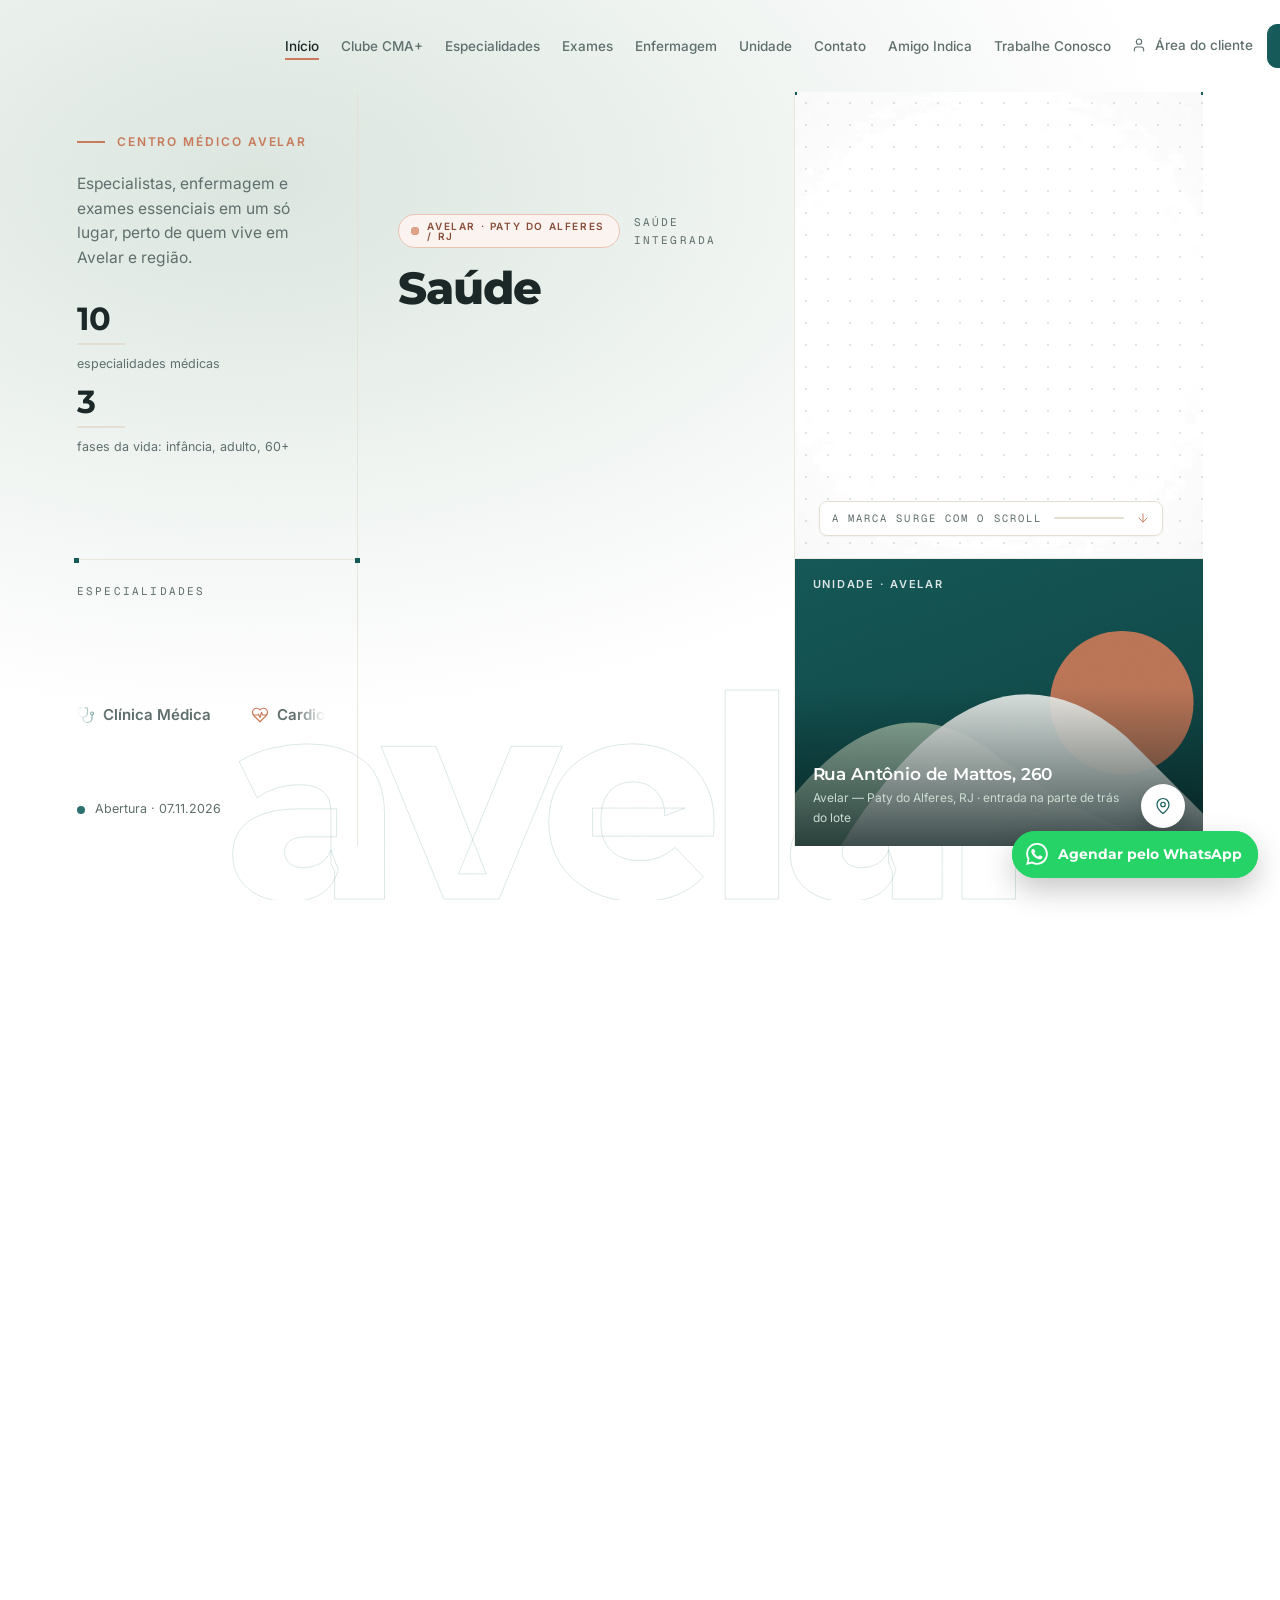
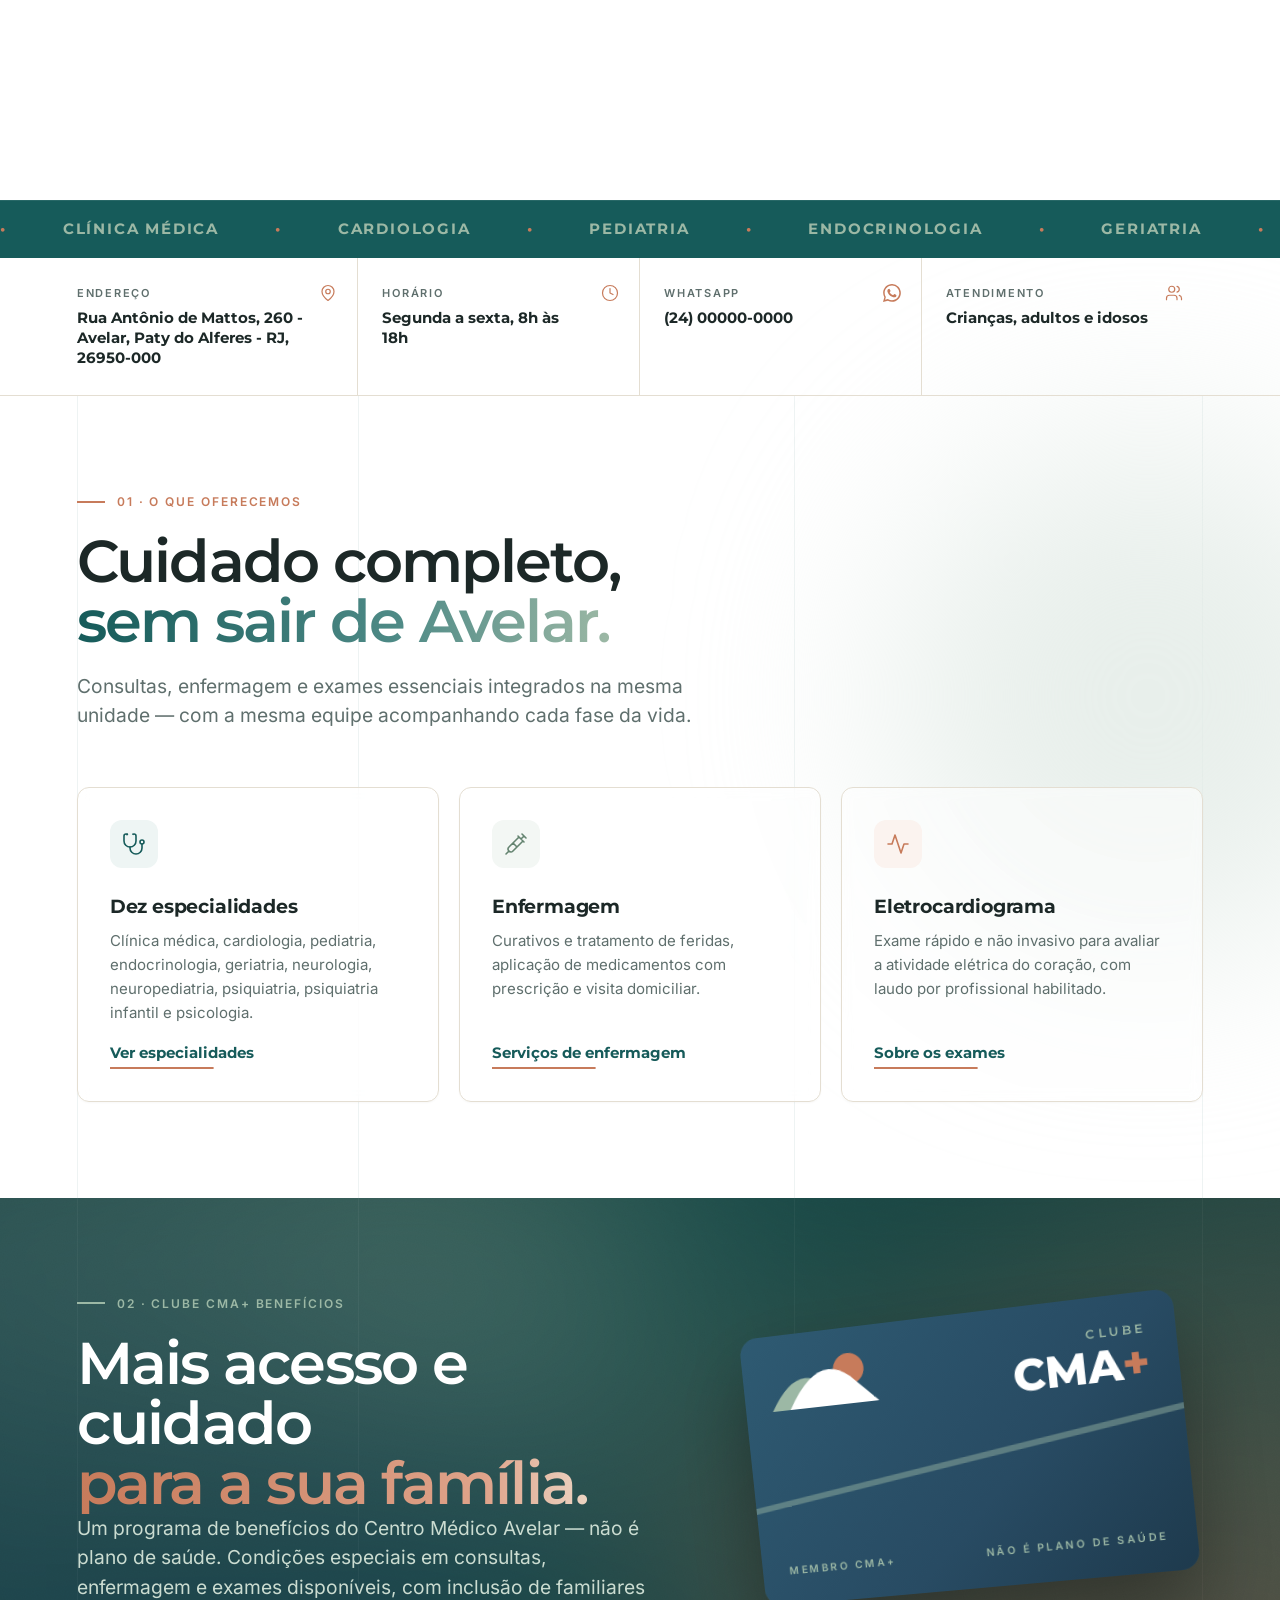
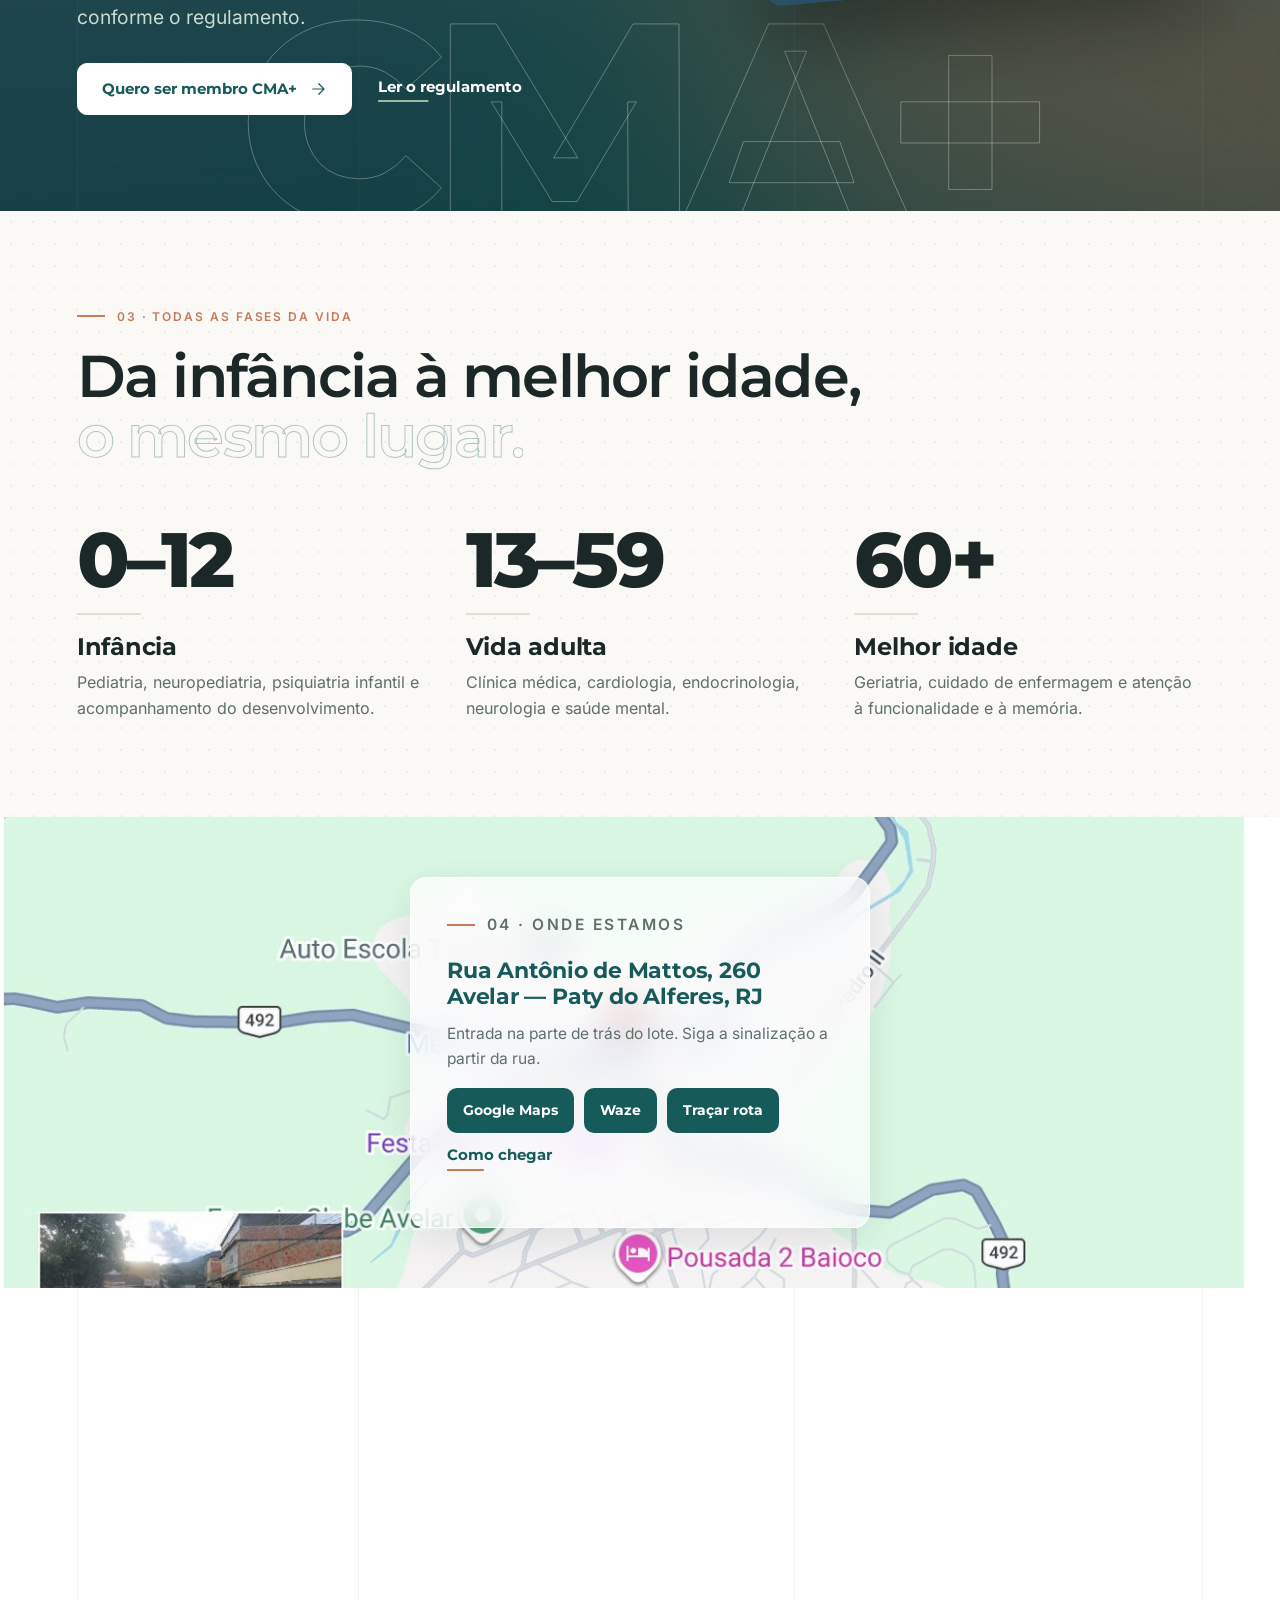
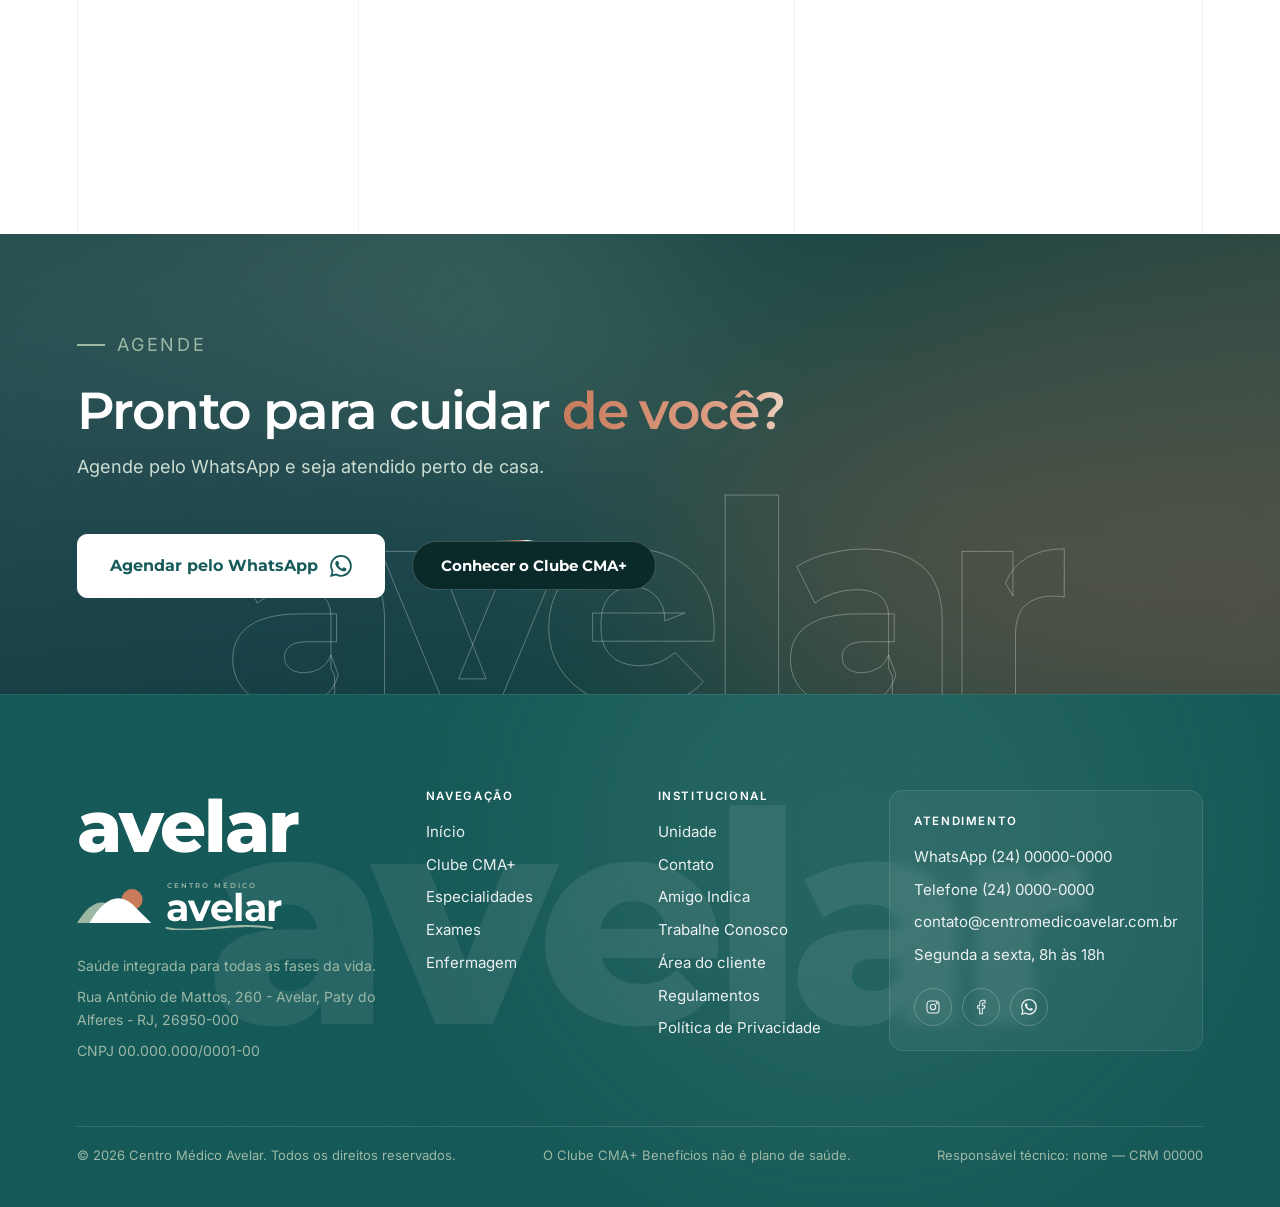
==== site/index.html @ 4a554161 "Reorganiza o projeto para publicação no GitHub Pages - geradores/ vira pacote Python com subpacotes " ====
<!doctype html><html lang="pt-BR"><head><meta charset="utf-8"><meta name="viewport" content="width=device-width, initial-scale=1"><title>Centro Médico Avelar</title><meta name="description" content="Centro Médico Avelar — saúde integrada para todas as fases da vida. Dez especialidades, enfermagem e eletrocardiograma em Avelar, Paty do Alferes/RJ."><meta name="theme-color" content="#165B5A"><link rel="canonical" href="https://centromedicoavelar-code.github.io/site-/"><link rel="icon" href="assets/favicon.svg" type="image/svg+xml"><link rel="icon" href="assets/icon-192.png" type="image/png" sizes="192x192"><link rel="apple-touch-icon" href="assets/apple-touch-icon.png"><link rel="manifest" href="site.webmanifest"><meta property="og:type" content="website"><meta property="og:locale" content="pt_BR"><meta property="og:site_name" content="Centro Médico Avelar"><meta property="og:title" content="Centro Médico Avelar — saúde integrada para todas as fases da vida"><meta property="og:description" content="Centro Médico Avelar — saúde integrada para todas as fases da vida. Dez especialidades, enfermagem e eletrocardiograma em Avelar, Paty do Alferes/RJ."><meta property="og:url" content="https://centromedicoavelar-code.github.io/site-/"><meta property="og:image" content="https://centromedicoavelar-code.github.io/site-/assets/og.jpg"><meta property="og:image:width" content="1200"><meta property="og:image:height" content="630"><meta name="twitter:card" content="summary_large_image"><style>@font-face{font-family:'Montserrat';font-weight:500;src:url([data-uri]) format('woff2');}@font-face{font-family:'Montserrat';font-weight:600;src:url([data-uri]) format('woff2');}@font-face{font-family:'Montserrat';font-weight:700;src:url([data-uri]) format('woff2');}@font-face{font-family:'Montserrat';font-weight:800;src:url([data-uri]) format('woff2');}@font-face{font-family:'Inter';font-weight:400;src:url([data-uri]) format('woff2');}@font-face{font-family:'Inter';font-weight:500;src:url([data-uri]) format('woff2');}@font-face{font-family:'Inter';font-weight:600;src:url([data-uri]) format('woff2');}@font-face{font-family:'Geist Mono';font-weight:400;font-display:swap;src:url([data-uri]) format('woff2');}@font-face{font-family:'Geist Mono';font-weight:500;font-display:swap;src:url([data-uri]) format('woff2');}/* ===== Centro Médico Avelar — site v3 (design system) ===== */
:root{--p:#165B5A;--s:#9CB8A5;--a:#284B63;--ar:#F2EBDD;--w:#FAF9F6;--t:#C77B5B;--ink:#1c2827;--mut:#5f6f6d;--line:#e4ded2;--rad:10px;
  --p50:#EEF5F4;--p100:#D6E7E5;--p800:#0F3B3A;--p900:#0A2A29;--p950:#061A1A;--s50:#F3F7F4;--s100:#E3ECE6;--s200:#CBDCD1;--t50:#FBF3EF;--t100:#F5E1D7;--t300:#DFA38A;--t700:#874D38;--a600:#284B63;
  --grid-color:rgba(22,91,90,.07);--beam-color:#165B5A;
  --ease-out:cubic-bezier(.16,1,.3,1);--ease-elastic:cubic-bezier(.34,1.56,.64,1);--ease-soft:cubic-bezier(.4,0,.2,1);
  --hh:80px;--pad:6%}
*{box-sizing:border-box} html{color-scheme:light;overflow-x:clip}
body{margin:0;background:#fff;color:var(--ink);font-family:'Inter',ui-sans-serif,system-ui,sans-serif;font-size:17px;line-height:1.65;-webkit-font-smoothing:antialiased;overflow-x:clip}
a{color:inherit;text-decoration:none;cursor:pointer} img{max-width:100%} svg.ic{flex:none}
::selection{background:#D6E7E5;color:#0A2A29}
h1,h2,h3,h4{font-family:'Montserrat','Plus Jakarta Sans',sans-serif;margin:0;letter-spacing:-.025em;line-height:1.05}
h1{font-weight:800;font-size:clamp(42px,6.4vw,84px);color:var(--ink);line-height:1.02}
h2.ttl{font-weight:600;font-size:clamp(34px,4.6vw,64px);color:var(--ink);letter-spacing:-.03em;line-height:1.02}
h2.ttl.light{color:#fff}
h3{font-weight:700;font-size:24px;letter-spacing:-.01em;line-height:1.2;color:var(--ink)} .h3{font-size:26px;margin:34px 0 14px;color:var(--p)}
p{margin:0 0 16px} .mono{font-family:'Geist Mono',ui-monospace,Menlo,monospace}
.wrap{max-width:1600px;margin:0 auto;padding:0 24px} .rel{position:relative}
.hide-sm{display:none}
/* --- tipografia utilitária --- */
.eyebrow{font-family:'Inter';font-weight:600;font-size:12px;letter-spacing:.16em;text-transform:uppercase;color:var(--t);margin:0 0 20px;display:flex;align-items:center;gap:12px}
.eyebrow::before{content:"";width:28px;height:2px;background:var(--t);transform-origin:left;animation:eyebrow-line 1s var(--ease-out) both}
.eyebrow.light{color:var(--s)} .eyebrow.light::before{background:var(--s)}
@keyframes eyebrow-line{from{transform:scaleX(0)}to{transform:scaleX(1)}}
.lead{font-size:clamp(18px,1.5vw,21px);color:var(--mut);max-width:640px;line-height:1.55;font-weight:300}
.lead.light{color:var(--s200)} .small{font-size:14px;color:var(--mut)}
.note{font-size:14.5px;color:var(--mut);border-left:2px solid var(--t);padding:6px 0 6px 16px;margin:22px 0} .note a{color:var(--p);text-decoration:underline}
.ds-label{font-family:'Geist Mono',ui-monospace,monospace;font-size:11px;letter-spacing:.2em;text-transform:uppercase;color:var(--mut)}
.text-shine{display:inline-block;background:linear-gradient(90deg,#165B5A 0%,#4E8A86 30%,#9CB8A5 50%,#4E8A86 70%,#165B5A 100%);background-size:200% auto;-webkit-background-clip:text;background-clip:text;color:transparent;animation:shine 6s linear infinite}
.text-shine-warm{display:inline-block;background:linear-gradient(90deg,#C77B5B 0%,#DFA38A 40%,#F2EBDD 55%,#C77B5B 100%);background-size:200% auto;-webkit-background-clip:text;background-clip:text;color:transparent;animation:shine 7s linear infinite}
.text-ghost{color:transparent;-webkit-text-stroke:1px rgba(22,91,90,.32)}
@keyframes shine{0%{background-position:200% center}100%{background-position:-200% center}}
/* text-reveal (máscara) */
.tr{overflow:hidden;display:inline-block;vertical-align:bottom;padding-bottom:.06em;margin-bottom:-.06em}
.trc{transform:translateY(110%);opacity:0;transition:transform 1.2s var(--ease-out),opacity 1.2s ease;display:inline-block}
.is-visible .trc,.reveal-active .trc{transform:translateY(0);opacity:1}
.d1{transition-delay:.12s;animation-delay:.12s} .d2{transition-delay:.24s;animation-delay:.24s} .d3{transition-delay:.4s;animation-delay:.4s}
.scroll-reveal{opacity:0;transform:translateY(22px);transition:opacity 1s var(--ease-out),transform 1s var(--ease-out)} .scroll-reveal.is-visible{opacity:1;transform:none}
.animate-reveal{animation:reveal-up 1s var(--ease-out) both}
@keyframes reveal-up{0%{clip-path:inset(100% 0 0 0);transform:translateY(20px);opacity:0}100%{clip-path:inset(0);transform:none;opacity:1}}
/* --- fundos --- */
.grain{position:relative} .grain::before{content:"";position:absolute;inset:0;background:url("data:image/svg+xml;utf8,<svg xmlns='http://www.w3.org/2000/svg' width='160' height='160'><filter id='n'><feTurbulence type='fractalNoise' baseFrequency='.9' numOctaves='2' stitchTiles='stitch'/><feColorMatrix values='0 0 0 0 0 0 0 0 0 0 0 0 0 0 0 0 0 0 .55 0'/></filter><rect width='100%' height='100%' filter='url(%23n)'/></svg>");opacity:.12;mix-blend-mode:soft-light;pointer-events:none;z-index:1}
.mesh-bg{background:radial-gradient(60% 50% at 10% 10%,rgba(156,184,165,.35),transparent 60%),radial-gradient(50% 45% at 90% 20%,rgba(199,123,91,.16),transparent 60%),radial-gradient(60% 60% at 60% 100%,rgba(40,75,99,.14),transparent 60%),#fff;background-size:200% 200%;animation:mesh-move 18s ease-in-out infinite alternate}
@keyframes mesh-move{0%{background-position:0% 0%}100%{background-position:100% 100%}}
.aurora{background:#0F3B3A;position:relative;overflow:hidden;color:#fff}
.aurora::after{content:"";position:absolute;inset:-20%;pointer-events:none;background:conic-gradient(from 180deg at 50% 50%,#165B5A,#284B63,#9CB8A5 40%,#165B5A 60%,#C77B5B 80%,#165B5A);filter:blur(120px);opacity:.42;animation:spin 40s linear infinite;z-index:0}
.aurora>*{position:relative;z-index:2}
@keyframes spin{to{transform:rotate(360deg)}}
.dots-bg{position:absolute;inset:0;background-image:radial-gradient(rgba(22,91,90,.14) 1px,transparent 1.2px);background-size:22px 22px;animation:dots-move 30s linear infinite;pointer-events:none}
.dots-bg.soft{opacity:.45}
@keyframes dots-move{to{background-position:220px 220px}}
.ambient{position:fixed;inset:0;z-index:0;pointer-events:none;overflow:hidden}
.blob-fx{position:absolute;border-radius:9999px;filter:blur(90px);opacity:.55;animation:drift 26s ease-in-out infinite alternate;will-change:transform}
.blob-fx.b1{top:-12%;right:-10%;width:min(900px,80vw);height:min(900px,80vw);background:#E3ECE6}
.blob-fx.b2{bottom:-12%;left:-10%;width:min(720px,70vw);height:min(720px,70vw);background:#EEF5F4;animation-duration:34s;animation-direction:alternate-reverse}
.blob-fx.b3{top:40%;left:45%;width:min(520px,60vw);height:min(520px,60vw);background:#FBF3EF;opacity:.7;animation-duration:40s}
.blob{position:absolute;width:520px;height:520px;border-radius:50%;filter:blur(100px);pointer-events:none;animation:float 14s ease-in-out infinite;z-index:0}
.blob.b-sage{background:rgba(227,236,230,.8)}
@keyframes drift{0%{transform:translate3d(0,0,0) scale(1)}100%{transform:translate3d(6%,-4%,0) scale(1.08)}}
@keyframes float{0%,100%{transform:translateY(0)}50%{transform:translateY(-14px)}}
/* grid + beams + markers (white-medical) */
.ggrid{position:fixed;inset:0;z-index:0;pointer-events:none;display:none}
.glines{position:absolute;inset:0;pointer-events:none;display:none;z-index:0}
.grid-line-v{position:absolute;top:0;bottom:0;width:1px;background:var(--grid-color);overflow:hidden}
.grid-line-h{position:absolute;left:0;right:0;height:1px;background:var(--grid-color);overflow:hidden}
.beam-v{position:absolute;left:0;top:-30%;width:1px;height:30%;background:linear-gradient(to bottom,transparent,var(--beam-color),transparent);animation:beam-v 6s linear infinite}
.beam-h{position:absolute;top:0;left:-30%;height:1px;width:30%;background:linear-gradient(to right,transparent,var(--beam-color),transparent);animation:beam-h 6s linear infinite}
.beam-t{--beam-color:#C77B5B} .beam-s{--beam-color:#9CB8A5}
@keyframes beam-v{0%{top:-30%}100%{top:130%}} @keyframes beam-h{0%{left:-30%}100%{left:130%}}
.marker{position:absolute;width:5px;height:5px;background:var(--p);z-index:3;display:none}
.marker.tl{top:-2.5px;left:-2.5px} .marker.tr-m{top:-2.5px;right:-2.5px}
.beam-line{position:absolute;top:-1px;left:0;right:0;height:1px;overflow:hidden;display:none}
.beam-vline{position:absolute;top:0;bottom:0;left:-1px;width:1px;overflow:hidden;display:none;z-index:3}
/* --- badges / tiles --- */
.badge{display:inline-flex;align-items:center;gap:8px;padding:6px 12px;border-radius:9999px;font-size:10px;font-weight:700;letter-spacing:.16em;text-transform:uppercase;border:1px solid transparent;line-height:1;font-family:'Inter'}
.badge-t{background:var(--t50);border-color:#EBC3B1;color:var(--t700)} .badge-outline{background:transparent;border-color:var(--line);color:var(--mut)} .badge-p{background:var(--p50);border-color:var(--p100);color:#124A49}
.ping{position:relative;width:8px;height:8px;border-radius:50%;background:#C77B5B;flex:none} .ping::before{content:"";position:absolute;inset:0;border-radius:50%;background:#DFA38A;animation:ping 1.6s cubic-bezier(0,0,.2,1) infinite}
@keyframes ping{75%,100%{transform:scale(2.4);opacity:0}}
.dot{width:8px;height:8px;border-radius:50%;background:#2C716F;flex:none;box-shadow:0 0 0 0 rgba(44,113,111,.5);animation:dotp 2.4s infinite}
@keyframes dotp{70%{box-shadow:0 0 0 8px rgba(44,113,111,0)}100%{box-shadow:0 0 0 0 rgba(44,113,111,0)}}
.tile{width:48px;height:48px;border-radius:12px;display:inline-flex;align-items:center;justify-content:center;flex:none;transition:transform .5s var(--ease-out)}
.tile.p{background:var(--p50);color:var(--p)} .tile.s{background:var(--s50);color:#648470} .tile.t{background:var(--t50);color:var(--t)}
/* --- botões --- */
.btn{display:inline-flex;align-items:center;gap:12px;font-family:'Montserrat';font-weight:700;font-size:15px;padding:16px 24px;border-radius:var(--rad);background:var(--p);color:#fff;border:1.5px solid var(--p);transition:transform .18s var(--ease-soft),background .18s,box-shadow .3s,color .18s;position:relative;overflow:hidden;cursor:pointer;line-height:1}
.btn:hover{background:#0f4746;transform:translateY(-1px);box-shadow:0 12px 30px rgba(22,91,90,.28)} .btn:active{transform:translateY(0) scale(.98)}
.btn svg{transition:transform .18s} .btn:hover svg{transform:translateX(4px)}
.btn.inv{background:#fff;color:var(--p);border-color:#fff} .btn.inv:hover{background:#fff;box-shadow:0 12px 30px rgba(0,0,0,.2)}
.btn.ghost{background:transparent;color:var(--p)} .btn.ghost:hover{background:rgba(22,91,90,.06);box-shadow:none}
.btn.sm{padding:12px 18px;font-size:14px} .btn.lg{padding:20px 32px;font-size:16px}
.btn:focus-visible{outline:2px solid var(--t);outline-offset:3px}
.btn-shimmer::after{content:"";position:absolute;top:0;left:0;height:100%;width:60%;background:linear-gradient(90deg,transparent,rgba(255,255,255,.28),transparent);transform:translateX(-100%) skewX(-15deg);pointer-events:none}
.btn-shimmer:hover::after{animation:shimmer 1.4s infinite}
@keyframes shimmer{from{transform:translateX(-100%) skewX(-15deg)}to{transform:translateX(200%) skewX(-15deg)}}
.btn-beam{position:relative;display:inline-flex;border-radius:9999px;padding:1px;overflow:hidden;isolation:isolate}
.btn-beam::before{content:"";position:absolute;inset:-1000%;background:conic-gradient(from 0deg,transparent 0 300deg,#C77B5B 330deg,#fff 345deg,transparent 360deg);animation:spin 2.4s linear infinite;z-index:-1}
.btn-beam>span{display:inline-flex;align-items:center;gap:14px;border-radius:9999px;background:var(--p);color:#fff;padding:16px 28px;font-family:'Montserrat';font-weight:700;font-size:15px;position:relative;overflow:hidden;transition:background .18s;line-height:1}
.btn-beam:hover>span{background:#0f4746} .btn-beam.dark>span{background:var(--p900);border:1px solid rgba(255,255,255,.2)}
.pill-btn{display:inline-flex;align-items:center;gap:12px;padding:8px 8px 8px 24px;background:#fff;border:1px solid var(--line);border-radius:9999px;box-shadow:0 1px 2px rgba(0,0,0,.04);transition:all .3s var(--ease-out);font-weight:500;font-size:14px;color:#334155;cursor:pointer}
.pill-btn:hover{background:var(--w);border-color:#d3cbba;box-shadow:0 10px 30px rgba(20,40,40,.10)}
.pill-btn .disc{width:36px;height:36px;border-radius:9999px;background:#F1F5F9;display:flex;align-items:center;justify-content:center;color:var(--ink);transition:all .3s}
.pill-btn:hover .disc{background:var(--p);color:#fff;transform:rotate(-45deg)}
.lnk{font-family:'Montserrat';font-weight:700;font-size:15px;color:var(--p);position:relative;padding-bottom:3px;display:inline-block}
.lnk::after{content:"";position:absolute;left:0;bottom:0;width:100%;height:2px;background:var(--t);transform:scaleX(.35);transform-origin:left;transition:.25s var(--ease-out)} .lnk:hover::after{transform:scaleX(1)}
.lnk.light{color:#fff} .lnk.light::after{background:var(--s)}
.ctas{display:flex;gap:26px;align-items:center;flex-wrap:wrap;margin-top:30px}
.disc-btn{width:44px;height:44px;border-radius:50%;background:#fff;color:var(--p);display:inline-flex;align-items:center;justify-content:center;box-shadow:0 10px 24px rgba(0,0,0,.18);transition:transform .3s var(--ease-elastic);flex:none} .disc-btn:hover{transform:scale(1.1)}
.ripple{position:absolute;border-radius:50%;transform:scale(0);background:rgba(255,255,255,.35);animation:ripple .6s linear;pointer-events:none}
@keyframes ripple{to{transform:scale(4);opacity:0}}
/* --- header --- */
#hdr{position:fixed;top:0;left:0;right:0;z-index:50;height:var(--hh);transition:background .4s,border-color .4s,box-shadow .4s;border-bottom:1px solid transparent}
#hdr.scrolled,body:not(.home) #hdr{background:rgba(255,255,255,.72);backdrop-filter:blur(14px);-webkit-backdrop-filter:blur(14px);border-bottom-color:rgba(228,222,210,.7)}
.hwrap{height:100%;display:flex;align-items:center;justify-content:space-between;gap:20px;padding:0 24px}
.brand{display:block;opacity:0;transform:translateY(-10px);transition:opacity .4s var(--ease-out),transform .4s var(--ease-out);pointer-events:none}
#hdr.logo-on .brand,body:not(.home) .brand{opacity:1;transform:none;pointer-events:auto}
.brand .logo{height:40px;width:auto;display:block;transition:transform .7s var(--ease-out)} .brand:hover .logo{transform:translateY(-2px)}
.hnav ul{display:none;list-style:none;margin:0;padding:0;gap:22px;align-items:center}
.nav-link{position:relative;font-size:13.5px;font-weight:500;color:var(--mut);transition:color .18s;white-space:nowrap;padding:6px 0}
.nav-link::after{content:"";position:absolute;left:0;bottom:0;height:2px;width:100%;background:var(--t);transform:scaleX(0);transform-origin:left;transition:transform .3s var(--ease-out)}
.nav-link:hover,.nav-link.on{color:var(--ink)} .nav-link:hover::after,.nav-link.on::after{transform:scaleX(1)}
.hright{display:flex;align-items:center;gap:14px}
.hlink{display:none;align-items:center;gap:8px;white-space:nowrap;font-size:13.5px;font-weight:500;color:var(--mut);transition:color .18s} .hlink:hover{color:var(--p)}
.hright .btn.sm{display:none}
.burger{background:none;border:0;padding:8px;cursor:pointer;color:var(--mut);display:inline-flex} .burger:hover{color:var(--ink)}
.mmenu{position:fixed;inset:0;z-index:60;background:rgba(255,255,255,.95);backdrop-filter:blur(24px);display:flex;flex-direction:column;padding:96px 32px 40px;opacity:0;pointer-events:none;transform:translateY(-16px);transition:opacity .4s,transform .4s var(--ease-out);overflow:auto}
.mmenu.open{opacity:1;pointer-events:auto;transform:none}
.mclose{position:absolute;top:22px;right:20px;background:none;border:0;color:var(--mut);cursor:pointer}
.mnav{display:flex;flex-direction:column;gap:0} .mnav a{font-family:'Montserrat';font-weight:500;font-size:clamp(22px,5vw,30px);letter-spacing:-.02em;padding:14px 0;border-bottom:1px solid var(--line);color:var(--ink);transition:color .2s} .mnav a:hover,.mnav a.on{color:var(--p)}
.mbot{margin-top:auto;padding-top:28px} .mbot .btn{width:100%;justify-content:center}
/* --- hero (marca surge com o scroll) --- */
main{position:relative;z-index:1}
.hero{position:relative;height:190vh}
.hero-sticky{position:sticky;top:0;height:100vh;height:100svh;overflow:hidden;padding-top:var(--hh);display:flex;flex-direction:column}
.ghost-word{position:absolute;left:0;right:0;bottom:-.14em;text-align:center;font-family:'Montserrat';font-weight:800;font-size:22vw;letter-spacing:-.05em;line-height:1;color:transparent;-webkit-text-stroke:1px rgba(22,91,90,.14);pointer-events:none;user-select:none;z-index:0;animation:animationIn 1.6s ease-out .2s both}
@keyframes animationIn{0%{opacity:0;transform:translateY(30px);filter:blur(10px)}100%{opacity:1;transform:translateY(0);filter:blur(0)}}
.h-side,.h-copy,.h-media,.h-card{position:relative;z-index:2}
.h-media{order:1;margin:8px 24px 0;height:min(38vh,300px);border:1px solid rgba(228,222,210,.7);border-radius:14px;overflow:hidden;background:rgba(255,255,255,.6)}
.h-copy{order:2;padding:22px 24px 0;text-align:center}
.h-side,.h-card{display:none}
#scrub{position:absolute;inset:0;width:100%;height:100%;mix-blend-mode:multiply}
.logo-glow{position:absolute;inset:10%;border-radius:9999px;background:radial-gradient(closest-side,rgba(156,184,165,.45),rgba(199,123,91,.18) 50%,transparent 75%);filter:blur(30px);opacity:0;transition:opacity 1.2s;animation:breathe 6s ease-in-out infinite} .hero.s3 .logo-glow{opacity:1}
@keyframes breathe{0%,100%{transform:translateY(0)}50%{transform:translateY(-6px)}}
.rings{position:absolute;left:50%;top:44%;width:90px;height:90px;transform:translate(-50%,-50%);pointer-events:none;opacity:0;transition:opacity 1s} .hero.s3 .rings{opacity:1}
.rings span{position:absolute;inset:0;border-radius:50%;border:1px solid rgba(223,163,138,.6);animation:pulse-ring 2.4s var(--ease-out) infinite}
@keyframes pulse-ring{0%{transform:scale(.6);opacity:.8}100%{transform:scale(2.2);opacity:0}}
.scrub-ui{position:absolute;left:14px;bottom:12px;z-index:4;display:flex;align-items:center;gap:12px;background:rgba(255,255,255,.9);backdrop-filter:blur(6px);border:1px solid var(--line);padding:8px 12px;border-radius:8px;box-shadow:0 1px 2px rgba(0,0,0,.04);transition:opacity .6s} .hero.s4 .scrub-ui{opacity:0}
.scrub-ui .ds-label{font-size:10px} .pbar{width:70px;height:2px;background:var(--line);border-radius:2px;overflow:hidden} .pbar i{display:block;height:100%;width:0;background:var(--t)}
.bounce{animation:bounce 1.6s infinite;color:var(--t)} @keyframes bounce{0%,100%{transform:translateY(0)}50%{transform:translateY(4px)}}
.h-badges{display:flex;align-items:center;gap:14px;justify-content:center;margin-bottom:18px;opacity:0;transform:translateY(14px);transition:all .9s var(--ease-out)}
.hero h1{font-size:clamp(40px,10vw,52px);line-height:.98} .hero h1>span{display:block;opacity:0;transform:translateY(22px);filter:blur(6px);transition:opacity .45s var(--ease-out),transform .45s var(--ease-out),filter .45s}
.hero h1 .l2{margin-left:.35em}
.hero .h-badges,.hero h1 .l1{opacity:1;transform:none;filter:none} .hero.s2 h1 .l2{opacity:1;transform:none;filter:none} .hero.s3 h1 .l3{opacity:1;transform:none;filter:none}
.h-lead{margin:18px auto 0;font-size:16px;color:var(--mut);font-weight:300;max-width:440px;line-height:1.55;opacity:0;transform:translateY(16px);transition:all .45s var(--ease-out)}
.h-ctas{display:flex;flex-wrap:wrap;gap:16px;align-items:center;justify-content:center;margin-top:26px;opacity:0;transform:translateY(16px);transition:all .45s var(--ease-out) .05s}
.h-status{display:flex;align-items:center;gap:10px;justify-content:center;margin-top:24px;font-size:12px;color:var(--mut);opacity:0;transition:opacity .5s .1s}
.st-t{font-weight:600;text-transform:uppercase;letter-spacing:.1em;color:var(--ink);font-size:11px} .st-v{font-size:11px;letter-spacing:.08em;text-transform:uppercase}
.hero.s3 .h-lead,.hero.s4 .h-ctas,.hero.s4 .h-status{opacity:1;transform:none}
.hs-txt{font-size:15.5px;color:var(--mut);line-height:1.6;max-width:360px}
.stats{margin-top:32px;display:flex;flex-direction:column;gap:14px}
.stat .num{font-family:'Montserrat';font-weight:700;font-size:32px;letter-spacing:-.03em;color:var(--ink);transition:color .4s;line-height:1}
.stat .bar{height:2px;width:48px;background:var(--line);margin:8px 0 10px;transition:all .7s var(--ease-out)} .stat:hover .bar{width:100%;background:var(--t)} .stat:hover .num{color:var(--p)}
.stat p{font-size:12.5px;color:var(--mut);line-height:1.4;margin:0}
.hs-bot{position:absolute;left:0;right:0;bottom:0;top:62%;border-top:1px solid rgba(228,222,210,.7);padding:22px 32px 26px 0;display:flex;flex-direction:column;justify-content:space-between}
.mq-mini{position:relative;max-width:360px;height:40px;display:flex;align-items:center;overflow:hidden;margin-top:14px}
.mask-linear-fade{-webkit-mask-image:linear-gradient(to right,transparent,#000 12%,#000 88%,transparent);mask-image:linear-gradient(to right,transparent,#000 12%,#000 88%,transparent)}
.mq-track{display:flex;gap:40px;width:max-content;animation:mq 22s linear infinite} .mq-track span{display:inline-flex;align-items:center;gap:8px;font-weight:600;font-size:15px;color:var(--mut);white-space:nowrap} .mq-track span svg{color:var(--p)} .mq-track span:nth-child(3n+2) svg{color:var(--t)} .mq-track span:nth-child(3n) svg{color:#648470}
.live{display:flex;align-items:center;gap:10px;font-size:12.5px;color:var(--mut)}
.h-card .photo{aspect-ratio:auto;height:100%;border-radius:0} .h-card .photo::before{content:"";position:absolute;inset:0;background:linear-gradient(to top,rgba(6,26,26,.75),transparent 55%);z-index:1} .hc-info{position:absolute;left:18px;right:18px;bottom:18px;z-index:4;display:flex;align-items:flex-end;justify-content:space-between;gap:14px;color:#fff}
.hc-info h3{color:#fff;font-size:17px;font-weight:600;line-height:1.2} .hc-info p{color:var(--s200);font-size:12px;margin:4px 0 0;font-weight:300}
/* --- marquee --- */
.marquee{overflow:hidden;background:var(--p);color:var(--s);padding:16px 0;border-top:1px solid rgba(255,255,255,.08);position:relative;z-index:2}
.track{display:flex;gap:56px;white-space:nowrap;animation:mq 38s linear infinite;font-family:'Montserrat';font-weight:700;font-size:15px;letter-spacing:.12em;text-transform:uppercase;width:max-content}
.track span::before{content:"•";color:var(--t);margin-right:56px}
@keyframes mq{to{transform:translateX(-50%)}}
/* --- seções --- */
.sec{padding:96px 0;position:relative} .sec.white{background:rgba(255,255,255,.78)} .sec.areia{background:rgba(250,249,246,.9)}
.sec>.wrap{position:relative;z-index:2}
.sec-h{max-width:820px;margin-bottom:56px} .sec-h .lead{margin-top:20px}
.facts-sec{padding:0;background:rgba(255,255,255,.78)}
.facts{display:grid;grid-template-columns:repeat(4,1fr);border-bottom:1px solid var(--line)}
.facts>div{padding:26px 24px 26px 0;border-right:1px solid var(--line);position:relative}
.facts>div:last-child{border-right:0} .facts>div+div{padding-left:24px}
.facts svg{position:absolute;top:26px;right:20px;color:var(--t);width:18px;height:18px}
.facts span{display:block;font-size:11px;letter-spacing:.16em;text-transform:uppercase;color:var(--mut);font-weight:600;margin-bottom:6px}
.facts b{font-family:'Montserrat';font-weight:700;font-size:15px;color:var(--ink);line-height:1.35;display:block;padding-right:30px}
.bento3{display:grid;grid-template-columns:repeat(3,1fr);gap:20px} .bento3.two{grid-template-columns:1fr 1fr}
.bento-card{position:relative;overflow:hidden;border:1px solid var(--line);border-radius:12px;background:rgba(255,255,255,.6);backdrop-filter:blur(6px);padding:32px;transition:all .3s var(--ease-out);box-shadow:0 1px 2px rgba(0,0,0,.03);display:flex;flex-direction:column;gap:0}
.bento-card:hover{background:#fff;border-color:#c9c1b0;box-shadow:0 20px 50px rgba(20,40,40,.10);transform:translateY(-2px)}
.bento-card .glow{pointer-events:none;position:absolute;inset:-1px;opacity:0;transition:opacity .3s;background:radial-gradient(420px circle at var(--mouse-x,50%) var(--mouse-y,50%),rgba(22,91,90,.08),transparent 40%);z-index:0}
.bento-card:hover .glow{opacity:1} .bento-card:hover .tile{transform:scale(1.08)}
.bento-card>*{position:relative;z-index:1} .bento-card .tile{margin-bottom:28px} .bento-card h3{font-size:19px;margin-bottom:10px} .bento-card p{font-size:15px;color:var(--mut);line-height:1.6;flex:1} .bento-card .badge{align-self:flex-start}
.split{display:grid;grid-template-columns:1.1fr .9fr;gap:64px;align-items:start;position:relative;z-index:2}
.ghost-l{position:absolute;left:0;right:0;bottom:-.18em;text-align:center;font-family:'Montserrat';font-weight:800;font-size:22vw;line-height:1;letter-spacing:-.05em;color:transparent;-webkit-text-stroke:1px rgba(255,255,255,.3);pointer-events:none;user-select:none;z-index:1!important}
.aurora .lead{color:var(--s200)} .aurora .eyebrow{color:var(--s)} .aurora .eyebrow::before{background:var(--s)}
.cardwrap{display:flex;justify-content:center;align-items:center;perspective:1200px;padding:20px 0} .cardwrap.left{justify-content:flex-start;margin-bottom:10px}
.ccard{width:min(440px,100%);aspect-ratio:1.6;border-radius:18px;background:linear-gradient(135deg,#2e5a72,var(--a) 60%,#1e3a4d);box-shadow:0 40px 80px rgba(0,0,0,.35);padding:26px 28px;display:flex;flex-direction:column;justify-content:space-between;transform:rotate(-6deg) rotateY(-8deg);position:relative;overflow:hidden;transition:transform .8s var(--ease-out)}
.ccard:hover{transform:rotate(-2deg) rotateY(0) translateY(-6px)}
.ccard::after{content:"";position:absolute;left:-30%;right:-30%;top:52%;height:6px;background:rgba(156,184,165,.45);transform:rotate(-8deg)}
.ccard::before{content:"";position:absolute;inset:0;background:linear-gradient(115deg,transparent 30%,rgba(255,255,255,.14) 45%,transparent 60%);transform:translateX(-100%);transition:transform 1.2s var(--ease-out)} .ccard:hover::before{transform:translateX(100%)}
.cc-top{display:flex;justify-content:space-between;align-items:flex-start} .cc-serra{width:112px;height:auto}
.cc-top>span{font-family:'Montserrat';font-weight:600;font-size:12px;letter-spacing:.3em;color:var(--s);text-align:right} .cc-top b{display:block;font-weight:800;font-size:44px;letter-spacing:0;color:#fff;line-height:1} .cc-top i{font-style:normal;color:var(--t)}
.cc-bot{display:flex;justify-content:space-between;font-size:10.5px;letter-spacing:.24em;color:var(--s);font-weight:600}
.fases{display:grid;grid-template-columns:repeat(3,1fr);gap:40px}
.stat.big .num{font-size:clamp(48px,6vw,80px);font-weight:800;letter-spacing:-.04em;color:var(--ink)} .stat.big .bar{width:64px;margin:14px 0 18px} .stat.big h3{margin-bottom:8px} .stat.big p{font-size:16px;color:var(--mut);line-height:1.6}
/* mapa */
.mapa-sec{position:relative;min-height:460px;display:flex;align-items:center;overflow:hidden;background:var(--ar);z-index:2}
.mapa-bg{position:absolute;inset:0} .mapa-bg img{width:100%;height:100%;object-fit:cover;display:block;transition:transform 1.2s var(--ease-out)} .mapa-sec:hover .mapa-bg img{transform:scale(1.03)}
.mapa-card{position:relative;border-radius:16px;padding:34px 36px;max-width:460px;margin:60px 0}
.glass-panel{background:rgba(255,255,255,.72);backdrop-filter:blur(20px);-webkit-backdrop-filter:blur(20px);border:1px solid rgba(255,255,255,.8);box-shadow:0 10px 40px rgba(20,40,40,.10)}
.mapa-card h3{font-size:22px;margin-bottom:10px;color:var(--p)} .mapa-card p{color:var(--mut);font-size:15.5px}
.apps{display:flex;flex-wrap:wrap;gap:10px;align-items:center;margin:14px 0 22px}
.app{display:inline-flex;align-items:center;gap:8px;padding:11px 16px;border-radius:var(--rad);background:var(--p);color:#fff;font-family:'Montserrat';font-weight:700;font-size:14px;transition:all .2s}
.app:hover{background:#0f4746;transform:translateY(-1px);box-shadow:0 10px 24px rgba(22,91,90,.25)} .app.ghost{background:transparent;color:var(--p);border:1.5px solid var(--p)} .app.ghost:hover{background:rgba(22,91,90,.06);box-shadow:none}
.mapa-box{position:relative;border-radius:14px;overflow:hidden;aspect-ratio:16/9;background:var(--ar);margin-bottom:6px;border:1px solid var(--line)}
.mapa-box iframe{position:absolute;inset:0;width:100%;height:100%;border:0}
.mapa-mini{display:block;border-radius:14px;overflow:hidden;margin:6px 0 14px;aspect-ratio:2/1;border:1px solid var(--line)} .mapa-mini img{width:100%;height:100%;object-fit:cover;display:block}
/* faq */
.faq{border-top:1px solid var(--line)} .faq:last-child{border-bottom:1px solid var(--line)}
.faq summary{list-style:none;cursor:pointer;display:flex;justify-content:space-between;align-items:center;gap:20px;padding:20px 0;font-family:'Montserrat';font-weight:700;font-size:18px;color:var(--p)}
.faq summary::-webkit-details-marker{display:none}
.faq summary span{width:28px;height:28px;border-radius:50%;border:1.5px solid var(--p);position:relative;flex:none;transition:.3s var(--ease-out)}
.faq summary span::before,.faq summary span::after{content:"";position:absolute;left:50%;top:50%;width:12px;height:1.5px;background:var(--p);transform:translate(-50%,-50%);transition:.3s} .faq summary span::after{transform:translate(-50%,-50%) rotate(90deg)}
.faq[open] summary span{background:var(--p);transform:rotate(180deg)} .faq[open] summary span::before,.faq[open] summary span::after{background:#fff} .faq[open] summary span::after{transform:translate(-50%,-50%)}
.faq p{color:var(--mut);margin:0 0 20px;max-width:640px;animation:animationIn .6s var(--ease-out)}
/* cta */
.cta{padding:96px 0} .cta-in{display:flex;flex-direction:column;gap:36px;align-items:flex-start;position:relative;z-index:2}
.cta h3{font-size:clamp(34px,4.5vw,52px);font-weight:600;color:#fff;letter-spacing:-.03em;margin-bottom:10px} .cta p{color:var(--s200);font-size:18px;font-weight:300}
.cta .ctas{margin-top:0}
/* páginas internas */
.phead-g{display:grid;grid-template-columns:1.05fr .95fr;gap:48px;align-items:center}
.vcard{position:relative;border-radius:16px;overflow:hidden;background:#fff;border:1px solid var(--line);box-shadow:0 30px 70px rgba(20,40,40,.14);aspect-ratio:16/10}
.vcard video{position:absolute;inset:0;width:100%;height:100%;object-fit:cover;transition:transform 1.5s var(--ease-out)} .vcard:hover video{transform:scale(1.04)}
.vcard::after{content:"";position:absolute;inset:0;background:linear-gradient(to top,rgba(6,26,26,.72),transparent 48%);pointer-events:none}
.vc-top{position:absolute;top:16px;left:18px;z-index:2;background:rgba(255,255,255,.85);backdrop-filter:blur(6px);border:1px solid var(--line);padding:6px 10px;border-radius:6px} .vc-top .ds-label{font-size:10px;color:var(--p)}
.vc-bot{position:absolute;left:20px;right:20px;bottom:18px;z-index:2;display:flex;align-items:flex-end;justify-content:space-between;gap:16px;color:#fff}
.vc-bot h3{color:#fff;font-size:18px;font-weight:600;line-height:1.2} .vc-bot p{color:var(--s200);font-size:12.5px;margin:4px 0 0;font-weight:300}
.vc-btn{width:44px;height:44px;border-radius:50%;background:#fff;color:var(--p);border:0;display:inline-flex;align-items:center;justify-content:center;cursor:pointer;flex:none;box-shadow:0 10px 24px rgba(0,0,0,.2);transition:transform .3s var(--ease-elastic)} .vc-btn:hover{transform:scale(1.1)}
.vc-btn .i-play{display:none} .vc-btn .i-pause{width:12px;height:12px;border-left:3px solid currentColor;border-right:3px solid currentColor;box-sizing:border-box}
.vc-btn.paused .i-play{display:block} .vc-btn.paused .i-pause{display:none}
.phead{padding:calc(var(--hh) + 64px) 0 40px;background:linear-gradient(180deg,rgba(242,235,221,.55) 0%,rgba(255,255,255,0) 100%);overflow:hidden}
.phead>.wrap{position:relative;z-index:2} .phead h1{max-width:16ch;font-size:clamp(40px,6vw,80px)} .phead .lead{margin-top:20px}
.rows{border-top:1px solid var(--p)}
.row{display:grid;grid-template-columns:56px 1.1fr 2fr auto;gap:24px;align-items:center;padding:20px 0;border-bottom:1px solid var(--line);transition:.25s var(--ease-out)}
.row:hover{background:rgba(250,249,246,.9);padding-left:16px;padding-right:16px;margin:0 -16px;border-radius:8px}
.row .num{font-family:'Geist Mono',monospace;font-weight:500;color:var(--t);font-size:13px}
.row .name{font-family:'Montserrat';font-weight:700;font-size:21px;color:var(--p);letter-spacing:-.01em;display:flex;align-items:center;gap:14px} .row .name .tile{width:40px;height:40px;border-radius:10px} .row .name .tile svg{width:20px;height:20px}
.row .desc{color:var(--mut);font-size:15px} .row .go{display:inline-flex;align-items:center;gap:8px;font-family:'Montserrat';font-weight:700;font-size:14px;color:var(--p)} .row .go svg{transition:transform .2s} .row:hover .go svg{transform:translateX(4px)}
.side{border-radius:16px;padding:30px;position:sticky;top:calc(var(--hh) + 16px)} .side h3{margin:16px 0 6px;color:var(--p)} .side .tile{margin-bottom:4px}
.uf label{display:block;margin-top:18px} .uf label>span{display:block;font-size:12px;letter-spacing:.1em;text-transform:uppercase;color:var(--mut);font-weight:600;margin-bottom:6px;transition:color .18s}
.uf input,.uf select,.uf textarea{width:100%;border:0;border-bottom:1.5px solid var(--line);background:transparent;padding:10px 0;font:inherit;font-size:16px;color:var(--ink);border-radius:0;transition:border-color .3s}
.uf input:focus,.uf select:focus,.uf textarea:focus{outline:0;border-bottom-color:var(--p)} .uf label:focus-within>span{color:var(--p)}
.uf .line-anim{position:relative} .uf .line-anim::after{content:"";position:absolute;left:0;bottom:0;height:1.5px;width:100%;background:var(--p);transform:scaleX(0);transform-origin:left;transition:transform .4s var(--ease-out)} .uf .line-anim:focus-within::after{transform:scaleX(1)}
.uf .chk{display:flex;gap:10px;align-items:flex-start;font-size:13px;color:var(--mut);margin-top:22px;line-height:1.5} .uf .chk input{width:auto;margin-top:3px;flex:none;accent-color:var(--p)} .uf .chk a{color:var(--p);text-decoration:underline}
.uf .btn{width:100%;justify-content:center;margin-top:22px;font-size:15px}
.steps{padding-left:22px;margin:0 0 24px} .steps li{margin:10px 0} .steps b{color:var(--p)} .steps a{color:var(--p);text-decoration:underline}
.list{list-style:none;padding:0;margin:0 0 20px} .list li{padding:12px 0 12px 26px;border-bottom:1px solid var(--line);position:relative} .list li::before{content:"";position:absolute;left:0;top:20px;width:10px;height:10px;border-radius:50%;background:var(--t)}
.ecg-line{width:100%;height:60px;margin-bottom:10px} .ecg{stroke-dasharray:1200;stroke-dashoffset:1200;animation:ecg-draw 4s var(--ease-out) infinite}
@keyframes ecg-draw{0%{stroke-dashoffset:1200;opacity:0}10%{opacity:1}70%{stroke-dashoffset:0;opacity:1}100%{stroke-dashoffset:0;opacity:0}}
.chan{display:grid;grid-template-columns:1fr 1fr;border-top:1px solid var(--p);margin-bottom:40px}
.chan>*{display:block;padding:22px 20px 22px 0;border-bottom:1px solid var(--line);position:relative;transition:background .2s} .chan>a:hover{background:rgba(250,249,246,.9)} .chan>*:nth-child(odd){border-right:1px solid var(--line)} .chan>*:nth-child(even){padding-left:20px}
.chan svg{position:absolute;right:16px;top:24px;color:var(--t);width:20px;height:20px}
.chan span{display:block;font-size:11px;letter-spacing:.16em;text-transform:uppercase;color:var(--mut);font-weight:600} .chan b{display:block;font-family:'Montserrat';font-weight:700;font-size:20px;color:var(--p);margin:6px 0 2px;overflow-wrap:anywhere;padding-right:34px} .chan small{color:var(--mut)}
.info dt{font-size:11px;letter-spacing:.16em;text-transform:uppercase;color:var(--t);font-weight:600;margin-top:16px} .info dd{margin:3px 0 0}
.prose{max-width:760px} .prose p{color:var(--mut)}
/* foto */
.photo{position:relative;margin:0;border-radius:14px;overflow:hidden;background:linear-gradient(160deg,var(--c1),var(--c2));aspect-ratio:4/5;isolation:isolate}
.photo.wide{aspect-ratio:16/9;margin-top:10px}
.photo::after{content:"";position:absolute;inset:0;background:url("data:image/svg+xml;utf8,<svg xmlns='http://www.w3.org/2000/svg' width='160' height='160'><filter id='n'><feTurbulence type='fractalNoise' baseFrequency='.9' numOctaves='2' stitchTiles='stitch'/><feColorMatrix values='0 0 0 0 0 0 0 0 0 0 0 0 0 0 0 0 0 0 .55 0'/></filter><rect width='100%' height='100%' filter='url(%23n)'/></svg>");opacity:.18;mix-blend-mode:soft-light;pointer-events:none}
.photo .ph-serra{position:absolute;left:-12%;right:-12%;bottom:-6%;width:124%;height:auto;opacity:.95}
.photo img{position:absolute;inset:0;width:100%;height:100%;object-fit:cover;transition:transform 1.2s var(--ease-out)} .photo:hover img{transform:scale(1.05)}
.photo .cap{position:absolute;left:18px;top:16px;font-size:11px;letter-spacing:.16em;text-transform:uppercase;color:rgba(255,255,255,.85);font-weight:600;z-index:2}
/* footer */
footer{background:var(--p);color:var(--s);padding:96px 0 40px;position:relative;overflow:hidden;z-index:2}
.f-glow{position:absolute;top:-160px;right:10%;width:600px;height:600px;border-radius:50%;background:rgba(156,184,165,.12);filter:blur(120px);animation:drift 26s ease-in-out infinite alternate;pointer-events:none}
footer>.wrap{position:relative;z-index:2}
.fg{display:grid;grid-template-columns:1.6fr 1fr 1fr 1.2fr;gap:36px}
footer h4{font-family:'Inter';font-weight:600;font-size:11.5px;letter-spacing:.14em;text-transform:uppercase;color:#fff;margin:0 0 14px}
footer a{display:block;color:#fff;padding:4px 0;font-size:15px;opacity:.9;transition:color .2s} footer a:hover{opacity:1;color:var(--t300)} footer p{font-size:14px;margin:0 0 8px}
footer .logo{height:48px;width:auto}
.fbig{font-family:'Montserrat';font-weight:800;font-size:clamp(40px,6vw,72px);color:#fff;letter-spacing:-.03em;line-height:1;margin:0 0 20px}
.fbox{background:rgba(255,255,255,.05);border:1px solid rgba(255,255,255,.1);padding:24px;border-radius:14px;backdrop-filter:blur(6px)}
.fbot{border-top:1px solid rgba(255,255,255,.14);margin-top:56px;padding-top:18px;font-size:13px;display:flex;justify-content:space-between;flex-wrap:wrap;gap:10px}
.soc{display:flex;gap:10px;margin-top:16px} .soc a{display:inline-flex;width:38px;height:38px;border-radius:50%;border:1px solid rgba(255,255,255,.25);align-items:center;justify-content:center;padding:0;transition:all .3s} .soc a:hover{background:#fff;color:var(--p);transform:translateY(-3px)} .soc a.wa:hover{background:#25D366;color:#fff} .soc a svg{width:16px;height:16px}
.fghost{position:absolute;left:0;right:0;top:44%;transform:translateY(-50%);text-align:center;opacity:.08;pointer-events:none;user-select:none;line-height:1;font-family:'Montserrat';font-weight:800;font-size:23vw;letter-spacing:-.05em;white-space:nowrap;color:#fff;z-index:1}
/* utilidades fixas */
.wa-fab{position:fixed;right:22px;bottom:22px;z-index:60;display:flex;align-items:center;gap:10px;background:#25D366;color:#fff;padding:12px 16px 12px 14px;border-radius:999px;box-shadow:0 12px 30px rgba(0,0,0,.22);font-family:'Montserrat';font-weight:700;font-size:14px;transition:transform .3s var(--ease-elastic)}
.wa-fab:hover{transform:translateY(-3px) scale(1.03)} .wa-fab::before{content:"";position:absolute;inset:0;border-radius:inherit;border:2px solid #25D366;animation:pulse-ring 2.4s var(--ease-out) infinite}
.toast{position:fixed;left:50%;bottom:90px;transform:translate(-50%,20px);background:var(--a);color:#fff;padding:12px 18px;border-radius:10px;font-size:14px;z-index:70;opacity:0;pointer-events:none;transition:all .4s var(--ease-out);display:flex;align-items:center;gap:10px;box-shadow:0 20px 50px rgba(0,0,0,.25)} .toast svg{color:var(--s)}
.toast.show{opacity:1;transform:translate(-50%,0)}
/* --- responsivo --- */
@media (min-width:640px){ .hide-sm{display:inline} .hide-sm.br{display:block} .hero h1{font-size:clamp(48px,8vw,64px)} }
@media (min-width:1024px){
  :root{--hh:92px}
  .wrap{padding:0 var(--pad)} .hwrap{padding:0 var(--pad)}
  .hnav ul{display:flex} .hlink{display:inline-flex} .hright .btn.sm{display:inline-flex} .burger{display:none}
  .ggrid,.glines,.marker,.beam-line,.beam-vline{display:block}
  .brand .logo{height:44px}
  .hero{height:200vh}
  .hero-sticky{display:block}
  .h-side{display:flex;flex-direction:column;position:absolute;left:var(--pad);top:var(--hh);bottom:6%;width:22%;border-right:1px solid rgba(228,222,210,.7);padding:0}
  .hs-top{padding:40px 32px 0 0;position:absolute;top:0;height:62%;width:100%}
  .h-copy{position:absolute;left:28%;right:38%;top:var(--hh);bottom:6%;padding:0 40px;display:flex;flex-direction:column;justify-content:center;text-align:left;margin:0}
  .h-badges,.h-ctas,.h-status{justify-content:flex-start} .h-lead{margin-left:0;text-align:left}
  .hero h1{font-size:clamp(40px,3.5vw,58px);line-height:.98} .hero h1 .l2{margin-left:.5em}
  .h-media{position:absolute;left:62%;right:var(--pad);top:var(--hh);height:auto;bottom:38%;margin:0;border:0;border-left:1px solid rgba(228,222,210,.7);border-radius:0;background:rgba(255,255,255,.55)}
  .h-card{display:block;position:absolute;left:62%;right:var(--pad);top:62%;bottom:6%;border-left:1px solid rgba(228,222,210,.7);border-top:1px solid rgba(228,222,210,.7);overflow:hidden}
  .scrub-ui{left:24px;bottom:22px} .scrub-ui .ds-label{font-size:10.5px}
}
@media (min-width:1400px){ .hnav ul{gap:28px} .nav-link{font-size:14px} }
@media (max-width:1023px){
  .hero{height:170vh}
  .h-media{height:min(36vh,320px)}
}
@media (max-width:960px){
  .split,.bento3,.bento3.two,.fases,.fg,.phead-g{grid-template-columns:1fr}
  .side{position:static} .sec{padding:64px 0} .cta{padding:72px 0}
  .facts{grid-template-columns:1fr 1fr} .facts>div:nth-child(2){border-right:0} .facts>div:nth-child(n+3){border-top:1px solid var(--line)} .facts>div:nth-child(3){padding-left:0}
  .row{grid-template-columns:44px 1fr;gap:6px 14px} .row .desc{grid-column:2} .row .go{grid-column:2}
  .ghost-l{font-size:30vw}
}
@media (max-width:560px){
  .facts{grid-template-columns:1fr} .facts>div{border-right:0;padding-left:0!important}
  .chan{grid-template-columns:1fr} .chan>*{border-right:0!important;padding-left:0!important}
  .wa-fab span{display:none} .brand .logo{height:36px} .mapa-card{padding:26px}
  .h-media{margin:6px 16px 0;height:min(32vh,240px)} .h-copy{padding:18px 16px 0} .h-lead{font-size:15px}
  .h-ctas{gap:12px} .btn-beam>span{padding:14px 20px;font-size:14px}
  .hero h1{font-size:clamp(38px,11vw,48px)}
  .cc-top b{font-size:36px} .cc-serra{width:90px}
}
@media (max-height:700px) and (max-width:1023px){ .h-lead{display:none} .h-media{height:min(30vh,200px)} }
@media (prefers-reduced-motion:reduce){
  *,*::before,*::after{animation-duration:.01ms!important;animation-iteration-count:1!important;transition-duration:.01ms!important}
  .scroll-reveal,.trc,.h-badges,.hero h1>span,.h-lead,.h-ctas,.h-status{opacity:1!important;transform:none!important;filter:none!important}
  .hero{height:auto} .hero-sticky{position:relative;height:auto;min-height:100vh}
}
</style></head><body><header id="hdr"><div class="hwrap">
  <a class="brand" href="#/inicio" aria-label="Centro Médico Avelar — início"><svg viewBox="40 44 697 163" class="logo" aria-label="Centro Médico Avelar"><circle cx="226.9" cy="103.7" r="35.7" fill="#C77B5B"/><path d="M 40.0 183.5 Q 103.0 78.5 166.0 131.0 Q 208.0 162.5 271.0 183.5 Z" fill="#9CB8A5"/><path d="M 82.0 183.5 Q 155.5 57.5 229.0 120.5 Q 260.5 152.0 292.0 183.5 Z" fill="#165B5A"/><text x="344.0" y="66.0" text-anchor="start" style="font-family:'Montserrat',Arial,sans-serif;font-weight:600;font-size:23.0px;letter-spacing:7.0px" fill="#284B63">CENTRO MÉDICO</text><text x="342.0" y="176.0" style="font-family:'Montserrat',Arial,sans-serif;font-weight:700;font-size:128.0px;letter-spacing:-2.0px" fill="#165B5A">avelar</text><path d="M 344.0 200.0 C 442.0 222.0, 562.0 178.0, 702.0 200.0" fill="none" stroke="#9CB8A5" stroke-width="7.0" stroke-linecap="round"/></svg></a>
  <nav class="hnav" aria-label="Principal"><ul><li><a class="nav-link" href="#/inicio" data-nav="inicio">Início</a></li><li><a class="nav-link" href="#/clube" data-nav="clube">Clube CMA+</a></li><li><a class="nav-link" href="#/especialidades" data-nav="especialidades">Especialidades</a></li><li><a class="nav-link" href="#/exames" data-nav="exames">Exames</a></li><li><a class="nav-link" href="#/enfermagem" data-nav="enfermagem">Enfermagem</a></li><li><a class="nav-link" href="#/unidade" data-nav="unidade">Unidade</a></li><li><a class="nav-link" href="#/contato" data-nav="contato">Contato</a></li><li><a class="nav-link" href="#/indica" data-nav="indica">Amigo Indica</a></li><li><a class="nav-link" href="#/trabalhe" data-nav="trabalhe">Trabalhe Conosco</a></li></ul></nav>
  <div class="hright"><a class="hlink" href="#/cliente"><svg class="ic " viewBox="0 0 24 24" width="16" height="16" fill="none" stroke="currentColor" stroke-width="1.6" stroke-linecap="round" stroke-linejoin="round" aria-hidden="true"><path d="M19 21v-2a4 4 0 0 0-4-4H9a4 4 0 0 0-4 4v2"/><circle cx="12" cy="7" r="4"/></svg> Área do cliente</a><a class="btn sm btn-shimmer" data-wa="Olá! Gostaria de agendar uma consulta no Centro Médico Avelar.">Agendar <svg class="ic " viewBox="0 0 24 24" width="18" height="18" fill="none" stroke="currentColor" stroke-width="1.6" stroke-linecap="round" stroke-linejoin="round" aria-hidden="true"><path d="M5 12h14M13 5l7 7-7 7"/></svg></a><button class="burger" id="open-menu" aria-label="Abrir menu" aria-expanded="false"><svg class="ic " viewBox="0 0 24 24" width="24" height="24" fill="none" stroke="currentColor" stroke-width="1.6" stroke-linecap="round" stroke-linejoin="round" aria-hidden="true"><path d="M4 7h16M4 12h16M4 17h16"/></svg></button></div>
</div></header>
<div class="mmenu" id="mobile-menu" aria-hidden="true"><button class="mclose" id="close-menu" aria-label="Fechar menu"><svg class="ic " viewBox="0 0 24 24" width="26" height="26" fill="none" stroke="currentColor" stroke-width="1.6" stroke-linecap="round" stroke-linejoin="round" aria-hidden="true"><path d="M18 6 6 18M6 6l12 12"/></svg></button><nav class="mnav"><a href="#/inicio" data-nav="inicio">Início</a><a href="#/clube" data-nav="clube">Clube CMA+</a><a href="#/especialidades" data-nav="especialidades">Especialidades</a><a href="#/exames" data-nav="exames">Exames</a><a href="#/enfermagem" data-nav="enfermagem">Enfermagem</a><a href="#/unidade" data-nav="unidade">Unidade</a><a href="#/contato" data-nav="contato">Contato</a><a href="#/indica" data-nav="indica">Amigo Indica</a><a href="#/trabalhe" data-nav="trabalhe">Trabalhe Conosco</a><a href="#/cliente" data-nav="cliente">Área do cliente</a></nav><div class="mbot"><a class="btn btn-shimmer" data-wa="Olá! Gostaria de agendar uma consulta no Centro Médico Avelar.">Agendar consulta <svg class="ic " viewBox="0 0 24 24" width="18" height="18" fill="none" stroke="currentColor" stroke-width="1.6" stroke-linecap="round" stroke-linejoin="round" aria-hidden="true"><path d="M5 12h14M13 5l7 7-7 7"/></svg></a></div></div>
<div class="ambient" aria-hidden="true"><div class="blob-fx b1"></div><div class="blob-fx b2"></div><div class="blob-fx b3"></div></div>
<div class="ggrid" aria-hidden="true"><div class="grid-line-v" style="left:6%"></div><div class="grid-line-v" style="left:28%"><div class="beam-v" style="animation-delay:1s"></div></div><div class="grid-line-v" style="left:62%"><div class="beam-v beam-t" style="animation-duration:7s;animation-delay:3s"></div></div><div class="grid-line-v" style="right:6%"></div><div class="grid-line-h" style="top:62%"><div class="beam-h beam-s" style="animation-duration:9s;animation-delay:2s"></div></div></div><main id="app"></main><footer class="grain"><div class="f-glow"></div><div class="grid-line-h" style="top:0;background:rgba(255,255,255,.08)"><div class="beam-h beam-s" style="animation-duration:8s"></div></div><div class="wrap">
  <div class="fg">
    <div class="scroll-reveal"><p class="fbig">avelar</p><svg viewBox="40 44 697 163" class="logo" aria-label="Centro Médico Avelar"><circle cx="226.9" cy="103.7" r="35.7" fill="#C77B5B"/><path d="M 40.0 183.5 Q 103.0 78.5 166.0 131.0 Q 208.0 162.5 271.0 183.5 Z" fill="#9CB8A5"/><path d="M 82.0 183.5 Q 155.5 57.5 229.0 120.5 Q 260.5 152.0 292.0 183.5 Z" fill="#FFFFFF"/><text x="344.0" y="66.0" text-anchor="start" style="font-family:'Montserrat',Arial,sans-serif;font-weight:600;font-size:23.0px;letter-spacing:7.0px" fill="#9CB8A5">CENTRO MÉDICO</text><text x="342.0" y="176.0" style="font-family:'Montserrat',Arial,sans-serif;font-weight:700;font-size:128.0px;letter-spacing:-2.0px" fill="#FFFFFF">avelar</text><path d="M 344.0 200.0 C 442.0 222.0, 562.0 178.0, 702.0 200.0" fill="none" stroke="#9CB8A5" stroke-width="7.0" stroke-linecap="round"/></svg><p style="margin-top:16px">Saúde integrada para todas as fases da vida.</p><p data-cfg-text="endereco"></p><p>CNPJ <span data-cfg-text="cnpj"></span></p></div>
    <div class="scroll-reveal d1"><h4>Navegação</h4><a href="#/inicio">Início</a><a href="#/clube">Clube CMA+</a><a href="#/especialidades">Especialidades</a><a href="#/exames">Exames</a><a href="#/enfermagem">Enfermagem</a></div>
    <div class="scroll-reveal d2"><h4>Institucional</h4><a href="#/unidade">Unidade</a><a href="#/contato">Contato</a><a href="#/indica">Amigo Indica</a><a href="#/trabalhe">Trabalhe Conosco</a><a href="#/cliente">Área do cliente</a><a href="#/regulamento">Regulamentos</a><a href="#/privacidade">Política de Privacidade</a></div>
    <div class="scroll-reveal d3"><div class="fbox"><h4>Atendimento</h4><a data-wa="Olá! Gostaria de falar com o Centro Médico Avelar.">WhatsApp <span data-cfg-text="whatsapp_fmt"></span></a><a data-cfg="tel">Telefone <span data-cfg-text="telefone"></span></a><a data-cfg="mail"><span data-cfg-text="email"></span></a><a><span data-cfg-text="horario"></span></a>
      <div class="soc"><a data-social="instagram" aria-label="Instagram"><svg class="ic " viewBox="0 0 24 24" width="16" height="16" fill="none" stroke="currentColor" stroke-width="1.6" stroke-linecap="round" stroke-linejoin="round" aria-hidden="true"><rect x="3" y="3" width="18" height="18" rx="5"/><circle cx="12" cy="12" r="4"/><circle cx="17.5" cy="6.5" r=".8" fill="currentColor"/></svg></a><a data-social="facebook" aria-label="Facebook"><svg class="ic " viewBox="0 0 24 24" width="16" height="16" fill="none" stroke="currentColor" stroke-width="1.6" stroke-linecap="round" stroke-linejoin="round" aria-hidden="true"><path d="M18 2h-3a5 5 0 0 0-5 5v3H7v4h3v8h4v-8h3l1-4h-4V7a1 1 0 0 1 1-1h3z"/></svg></a><a data-wa="Olá!" class="wa" aria-label="WhatsApp"><svg viewBox="0 0 24 24" width="22" height="22" fill="currentColor" aria-hidden="true"><path d="M20.5 3.5A11.8 11.8 0 0 0 12 0C5.5 0 .2 5.3.2 11.8c0 2.1.5 4.1 1.6 5.9L0 24l6.5-1.7a11.8 11.8 0 0 0 5.5 1.4c6.5 0 11.8-5.3 11.8-11.8 0-3.2-1.2-6.1-3.3-8.4zM12 21.7c-1.8 0-3.5-.5-5-1.4l-.4-.2-3.8 1 1-3.7-.2-.4A9.7 9.7 0 0 1 2.2 11.8C2.2 6.4 6.6 2 12 2c2.6 0 5.1 1 6.9 2.9a9.7 9.7 0 0 1 2.9 6.9c0 5.4-4.4 9.9-9.8 9.9zm5.4-7.3c-.3-.1-1.8-.9-2-1-.3-.1-.5-.1-.7.1l-.9 1.2c-.2.2-.3.2-.6.1-.3-.1-1.3-.5-2.4-1.5-.9-.8-1.5-1.8-1.7-2.1-.2-.3 0-.5.1-.6l.5-.5.3-.5c.1-.2 0-.4 0-.5L8.9 7c-.2-.6-.5-.5-.7-.5h-.6c-.2 0-.5.1-.8.4-.3.3-1 1-1 2.5s1.1 2.9 1.2 3.1c.1.2 2.1 3.2 5.1 4.5.7.3 1.3.5 1.7.6.7.2 1.4.2 1.9.1.6-.1 1.8-.7 2-1.4.2-.7.2-1.3.2-1.4-.1-.2-.3-.3-.6-.4z"/></svg></a></div></div></div>
  </div>
  <div class="fbot"><span>© <span id="ano"></span> Centro Médico Avelar. Todos os direitos reservados.</span><span>O Clube CMA+ Benefícios não é plano de saúde.</span><span data-cfg-text="rt"></span></div>
</div><div class="fghost" aria-hidden="true">avelar</div></footer>
<a class="wa-fab" data-wa="Olá! Gostaria de agendar uma consulta no Centro Médico Avelar." aria-label="WhatsApp"><svg viewBox="0 0 24 24" width="22" height="22" fill="currentColor" aria-hidden="true"><path d="M20.5 3.5A11.8 11.8 0 0 0 12 0C5.5 0 .2 5.3.2 11.8c0 2.1.5 4.1 1.6 5.9L0 24l6.5-1.7a11.8 11.8 0 0 0 5.5 1.4c6.5 0 11.8-5.3 11.8-11.8 0-3.2-1.2-6.1-3.3-8.4zM12 21.7c-1.8 0-3.5-.5-5-1.4l-.4-.2-3.8 1 1-3.7-.2-.4A9.7 9.7 0 0 1 2.2 11.8C2.2 6.4 6.6 2 12 2c2.6 0 5.1 1 6.9 2.9a9.7 9.7 0 0 1 2.9 6.9c0 5.4-4.4 9.9-9.8 9.9zm5.4-7.3c-.3-.1-1.8-.9-2-1-.3-.1-.5-.1-.7.1l-.9 1.2c-.2.2-.3.2-.6.1-.3-.1-1.3-.5-2.4-1.5-.9-.8-1.5-1.8-1.7-2.1-.2-.3 0-.5.1-.6l.5-.5.3-.5c.1-.2 0-.4 0-.5L8.9 7c-.2-.6-.5-.5-.7-.5h-.6c-.2 0-.5.1-.8.4-.3.3-1 1-1 2.5s1.1 2.9 1.2 3.1c.1.2 2.1 3.2 5.1 4.5.7.3 1.3.5 1.7.6.7.2 1.4.2 1.9.1.6-.1 1.8-.7 2-1.4.2-.7.2-1.3.2-1.4-.1-.2-.3-.3-.6-.4z"/></svg><span>Agendar pelo WhatsApp</span></a>
<div class="toast" id="toast"><svg class="ic " viewBox="0 0 24 24" width="16" height="16" fill="none" stroke="currentColor" stroke-width="1.6" stroke-linecap="round" stroke-linejoin="round" aria-hidden="true"><path d="M20 6 9 17l-5-5"/></svg><span id="toast-t"></span></div><script type="application/ld+json">{"@context": "https://schema.org", "@type": "MedicalClinic", "name": "Centro Médico Avelar", "address": {"@type": "PostalAddress", "streetAddress": "Rua Antônio de Mattos, 260", "addressLocality": "Avelar, Paty do Alferes", "addressRegion": "RJ", "postalCode": "26950-000", "addressCountry": "BR"}, "medicalSpecialty": ["Clínica Médica", "Cardiologia", "Pediatria", "Endocrinologia", "Geriatria", "Neurologia", "Neuropediatria", "Psiquiatria", "Psiquiatria Infantil", "Psicologia"], "url": "https://centromedicoavelar-code.github.io/site-/", "logo": "https://centromedicoavelar-code.github.io/site-/assets/icon-512.png", "image": "https://centromedicoavelar-code.github.io/site-/assets/og.jpg"}</script><script>// ===================== CONFIGURAÇÃO — edite aqui =====================
const CFG = {
  whatsapp: "5524000000000",                 // só números, com DDI e DDD  [PREENCHER]
  whatsapp_fmt: "(24) 00000-0000",           // como aparece no site        [PREENCHER]
  telefone: "(24) 0000-0000",                // [PREENCHER]
  email: "contato@centromedicoavelar.com.br",// [PREENCHER]
  email_rh: "rh@centromedicoavelar.com.br",  // [PREENCHER]
  horario: "Segunda a sexta, 8h às 18h",     // [CONFIRMAR]
  rt: "Responsável técnico: nome — CRM 00000",  // [PREENCHER]
  dpo: "Encarregado pelo tratamento de dados: nome e e-mail a definir.", // [PREENCHER]
  cnpj: "00.000.000/0001-00",                // [PREENCHER]
  endereco: "Rua Antônio de Mattos, 260 - Avelar, Paty do Alferes - RJ, 26950-000",
  lat: "",  // opcional: coordenadas exatas da entrada (Google Maps → botão direito → copiar)
  lng: "",
  instagram: "https://instagram.com/",       // [PREENCHER]
  facebook: "https://facebook.com/",         // [PREENCHER]
  frames: "assets/frames/f{n}.jpg",          // sequência de quadros do vídeo da marca (hero)
  n_frames: 41,
};
// =====================================================================
const PAGES = {"inicio": "\n<section class=\"hero\" id=\"hero\">\n  <div class=\"hero-sticky mesh-bg grain\">\n    <div class=\"ghost-word\" aria-hidden=\"true\">avelar</div>\n    <div class=\"h-side\">\n      <div class=\"hs-top\">\n        <p class=\"eyebrow\">Centro Médico Avelar</p>\n        <p class=\"hs-txt\">Especialistas, enfermagem e exames essenciais em um só lugar, perto de quem vive em Avelar e região.</p>\n        <div class=\"stats\">\n          <div class=\"stat\"><div class=\"num\">10</div><div class=\"bar\"></div><p>especialidades médicas</p></div>\n          <div class=\"stat\"><div class=\"num\">3</div><div class=\"bar\"></div><p>fases da vida: infância, adulto, 60+</p></div>\n        </div>\n      </div>\n      <div class=\"hs-bot\">\n        <span class=\"marker tl\"></span><span class=\"marker tr-m\"></span>\n        <div class=\"beam-line\"><div class=\"beam-h\" style=\"animation-duration:5s\"></div></div>\n        <p class=\"ds-label\">Especialidades</p>\n        <div class=\"mq-mini mask-linear-fade\"><div class=\"mq-track\"><span><svg class=\"ic \" viewBox=\"0 0 24 24\" width=\"18\" height=\"18\" fill=\"none\" stroke=\"currentColor\" stroke-width=\"1.6\" stroke-linecap=\"round\" stroke-linejoin=\"round\" aria-hidden=\"true\"><path d=\"M4.8 2.3A.3.3 0 1 0 5 2H4a2 2 0 0 0-2 2v5a6 6 0 0 0 12 0V4a2 2 0 0 0-2-2h-1a.2.2 0 1 0 .3.3\"/><path d=\"M8 15v1a6 6 0 0 0 6 6 6 6 0 0 0 6-6v-4\"/><circle cx=\"20\" cy=\"10\" r=\"2\"/></svg>Clínica Médica</span><span><svg class=\"ic \" viewBox=\"0 0 24 24\" width=\"18\" height=\"18\" fill=\"none\" stroke=\"currentColor\" stroke-width=\"1.6\" stroke-linecap=\"round\" stroke-linejoin=\"round\" aria-hidden=\"true\"><path d=\"M19 14c1.49-1.46 3-3.21 3-5.5A5.5 5.5 0 0 0 16.5 3c-1.76 0-3 .5-4.5 2-1.5-1.5-2.74-2-4.5-2A5.5 5.5 0 0 0 2 8.5c0 2.3 1.5 4.05 3 5.5l7 7Z\"/><path d=\"M3.22 12H9.5l.5-1 2 4.5 2-7 1.5 3.5h5.27\"/></svg>Cardiologia</span><span><svg class=\"ic \" viewBox=\"0 0 24 24\" width=\"18\" height=\"18\" fill=\"none\" stroke=\"currentColor\" stroke-width=\"1.6\" stroke-linecap=\"round\" stroke-linejoin=\"round\" aria-hidden=\"true\"><path d=\"M16 21v-2a4 4 0 0 0-4-4H6a4 4 0 0 0-4 4v2\"/><circle cx=\"9\" cy=\"7\" r=\"4\"/><path d=\"M22 21v-2a4 4 0 0 0-3-3.87M16 3.13a4 4 0 0 1 0 7.75\"/></svg>Pediatria</span><span><svg class=\"ic \" viewBox=\"0 0 24 24\" width=\"18\" height=\"18\" fill=\"none\" stroke=\"currentColor\" stroke-width=\"1.6\" stroke-linecap=\"round\" stroke-linejoin=\"round\" aria-hidden=\"true\"><path d=\"M22 12h-4l-3 9L9 3l-3 9H2\"/></svg>Endocrinologia</span><span><svg class=\"ic \" viewBox=\"0 0 24 24\" width=\"18\" height=\"18\" fill=\"none\" stroke=\"currentColor\" stroke-width=\"1.6\" stroke-linecap=\"round\" stroke-linejoin=\"round\" aria-hidden=\"true\"><circle cx=\"12\" cy=\"12\" r=\"4\"/><path d=\"M12 2v2M12 20v2M4.93 4.93l1.41 1.41M17.66 17.66l1.41 1.41M2 12h2M20 12h2M4.93 19.07l1.41-1.41M17.66 6.34l1.41-1.41\"/></svg>Geriatria</span><span><svg class=\"ic \" viewBox=\"0 0 24 24\" width=\"18\" height=\"18\" fill=\"none\" stroke=\"currentColor\" stroke-width=\"1.6\" stroke-linecap=\"round\" stroke-linejoin=\"round\" aria-hidden=\"true\"><path d=\"M12 5a3 3 0 1 0-5.997.125 4 4 0 0 0-2.526 5.77 4 4 0 0 0 .556 6.588A4 4 0 1 0 12 18Z\"/><path d=\"M12 5a3 3 0 1 1 5.997.125 4 4 0 0 1 2.526 5.77 4 4 0 0 1-.556 6.588A4 4 0 1 1 12 18Z\"/><path d=\"M12 5v13\"/></svg>Neurologia</span><span><svg class=\"ic \" viewBox=\"0 0 24 24\" width=\"18\" height=\"18\" fill=\"none\" stroke=\"currentColor\" stroke-width=\"1.6\" stroke-linecap=\"round\" stroke-linejoin=\"round\" aria-hidden=\"true\"><path d=\"M4.8 2.3A.3.3 0 1 0 5 2H4a2 2 0 0 0-2 2v5a6 6 0 0 0 12 0V4a2 2 0 0 0-2-2h-1a.2.2 0 1 0 .3.3\"/><path d=\"M8 15v1a6 6 0 0 0 6 6 6 6 0 0 0 6-6v-4\"/><circle cx=\"20\" cy=\"10\" r=\"2\"/></svg>Clínica Médica</span><span><svg class=\"ic \" viewBox=\"0 0 24 24\" width=\"18\" height=\"18\" fill=\"none\" stroke=\"currentColor\" stroke-width=\"1.6\" stroke-linecap=\"round\" stroke-linejoin=\"round\" aria-hidden=\"true\"><path d=\"M19 14c1.49-1.46 3-3.21 3-5.5A5.5 5.5 0 0 0 16.5 3c-1.76 0-3 .5-4.5 2-1.5-1.5-2.74-2-4.5-2A5.5 5.5 0 0 0 2 8.5c0 2.3 1.5 4.05 3 5.5l7 7Z\"/><path d=\"M3.22 12H9.5l.5-1 2 4.5 2-7 1.5 3.5h5.27\"/></svg>Cardiologia</span><span><svg class=\"ic \" viewBox=\"0 0 24 24\" width=\"18\" height=\"18\" fill=\"none\" stroke=\"currentColor\" stroke-width=\"1.6\" stroke-linecap=\"round\" stroke-linejoin=\"round\" aria-hidden=\"true\"><path d=\"M16 21v-2a4 4 0 0 0-4-4H6a4 4 0 0 0-4 4v2\"/><circle cx=\"9\" cy=\"7\" r=\"4\"/><path d=\"M22 21v-2a4 4 0 0 0-3-3.87M16 3.13a4 4 0 0 1 0 7.75\"/></svg>Pediatria</span><span><svg class=\"ic \" viewBox=\"0 0 24 24\" width=\"18\" height=\"18\" fill=\"none\" stroke=\"currentColor\" stroke-width=\"1.6\" stroke-linecap=\"round\" stroke-linejoin=\"round\" aria-hidden=\"true\"><path d=\"M22 12h-4l-3 9L9 3l-3 9H2\"/></svg>Endocrinologia</span><span><svg class=\"ic \" viewBox=\"0 0 24 24\" width=\"18\" height=\"18\" fill=\"none\" stroke=\"currentColor\" stroke-width=\"1.6\" stroke-linecap=\"round\" stroke-linejoin=\"round\" aria-hidden=\"true\"><circle cx=\"12\" cy=\"12\" r=\"4\"/><path d=\"M12 2v2M12 20v2M4.93 4.93l1.41 1.41M17.66 17.66l1.41 1.41M2 12h2M20 12h2M4.93 19.07l1.41-1.41M17.66 6.34l1.41-1.41\"/></svg>Geriatria</span><span><svg class=\"ic \" viewBox=\"0 0 24 24\" width=\"18\" height=\"18\" fill=\"none\" stroke=\"currentColor\" stroke-width=\"1.6\" stroke-linecap=\"round\" stroke-linejoin=\"round\" aria-hidden=\"true\"><path d=\"M12 5a3 3 0 1 0-5.997.125 4 4 0 0 0-2.526 5.77 4 4 0 0 0 .556 6.588A4 4 0 1 0 12 18Z\"/><path d=\"M12 5a3 3 0 1 1 5.997.125 4 4 0 0 1 2.526 5.77 4 4 0 0 1-.556 6.588A4 4 0 1 1 12 18Z\"/><path d=\"M12 5v13\"/></svg>Neurologia</span></div></div>\n        <div class=\"live\"><span class=\"dot\"></span><span>Abertura · 07.11.2026</span></div>\n      </div>\n    </div>\n    <div class=\"h-copy\">\n      <div class=\"h-badges\"><span class=\"badge badge-t\"><span class=\"ping\"></span>Avelar · Paty do Alferes / RJ</span><span class=\"ds-label hide-sm\">Saúde integrada</span></div>\n      <h1><span class=\"l1\">Saúde</span><span class=\"l2 text-ghost\">integrada</span><span class=\"l3\"><span class=\"text-shine\">para todas as <br class=\"hide-sm\">fases da vida.</span></span></h1>\n      <p class=\"h-lead\">Um centro médico com dez especialidades, enfermagem e eletrocardiograma — no coração de Avelar.</p>\n      <div class=\"h-ctas\">\n        <a class=\"btn-beam\" data-wa=\"Olá! Gostaria de agendar uma consulta no Centro Médico Avelar.\"><span class=\"btn-shimmer\">Agendar consulta <svg class=\"ic \" viewBox=\"0 0 24 24\" width=\"18\" height=\"18\" fill=\"none\" stroke=\"currentColor\" stroke-width=\"1.6\" stroke-linecap=\"round\" stroke-linejoin=\"round\" aria-hidden=\"true\"><path d=\"M5 12h14M13 5l7 7-7 7\"/></svg></span></a>\n        <a class=\"pill-btn\" href=\"#/clube\"><span>Conhecer o Clube CMA+</span><span class=\"disc\"><svg class=\"ic \" viewBox=\"0 0 24 24\" width=\"16\" height=\"16\" fill=\"none\" stroke=\"currentColor\" stroke-width=\"1.6\" stroke-linecap=\"round\" stroke-linejoin=\"round\" aria-hidden=\"true\"><path d=\"M5 12h14M13 5l7 7-7 7\"/></svg></span></a>\n      </div>\n      <div class=\"h-status\"><span class=\"dot\"></span><span class=\"st-t\">Atendimento</span><span class=\"st-v mono\" data-cfg-text=\"horario\"></span></div>\n    </div>\n    <div class=\"h-media\">\n      <div class=\"beam-vline\"><div class=\"beam-v\" style=\"animation-duration:4s\"></div></div>\n      <span class=\"marker tl\"></span><span class=\"marker tr-m\"></span>\n      <div class=\"dots-bg\"></div>\n      <div class=\"logo-glow\"></div>\n      <div class=\"rings\"><span></span><span style=\"animation-delay:.8s\"></span><span style=\"animation-delay:1.6s\"></span></div>\n      <canvas id=\"scrub\" aria-label=\"A marca do Centro Médico Avelar surgindo\"></canvas>\n      <div class=\"scrub-ui\"><span class=\"ds-label\">A marca surge com o scroll</span><div class=\"pbar\"><i id=\"pbar\"></i></div><svg class=\"ic bounce\" viewBox=\"0 0 24 24\" width=\"14\" height=\"14\" fill=\"none\" stroke=\"currentColor\" stroke-width=\"1.6\" stroke-linecap=\"round\" stroke-linejoin=\"round\" aria-hidden=\"true\"><path d=\"M12 5v14M5 12l7 7 7-7\"/></svg></div>\n    </div>\n    <div class=\"h-card\">\n      <div class=\"beam-line\"><div class=\"beam-h beam-t\" style=\"animation-duration:6s;animation-direction:reverse\"></div></div>\n      <figure class=\"photo hcard\" data-photo=\"fachada\" style=\"--c1:#165B5A;--c2:#0f4443\"><svg viewBox=\"0 0 240.0 110.0\" class=\"ph-serra\" preserveAspectRatio=\"xMidYMax slice\" aria-hidden=\"true\"><circle cx=\"178.0\" cy=\"34.0\" r=\"34.0\" fill=\"#C77B5B\"/><path d=\"M 0.0 110.0 Q 60.0 10.0 120.0 60.0 Q 160.0 90.0 220.0 110.0 Z\" fill=\"#9CB8A5\"/><path d=\"M 40.0 110.0 Q 110.0 -10.0 180.0 50.0 Q 210.0 80.0 240.0 110.0 Z\" fill=\"rgba(250,249,246,.92)\"/></svg><span class=\"cap\">Unidade · Avelar</span></figure>\n      <div class=\"hc-info\"><div><h3>Rua Antônio de Mattos, 260</h3><p>Avelar — Paty do Alferes, RJ · entrada na parte de trás do lote</p></div><a class=\"disc-btn\" data-cfg=\"maps\" aria-label=\"Abrir no Google Maps\"><svg class=\"ic \" viewBox=\"0 0 24 24\" width=\"18\" height=\"18\" fill=\"none\" stroke=\"currentColor\" stroke-width=\"1.6\" stroke-linecap=\"round\" stroke-linejoin=\"round\" aria-hidden=\"true\"><path d=\"M20 10c0 6-8 12-8 12s-8-6-8-12a8 8 0 0 1 16 0Z\"/><circle cx=\"12\" cy=\"10\" r=\"3\"/></svg></a></div>\n    </div>\n  </div>\n</section>\n\n<div class=\"marquee\" aria-hidden=\"true\"><div class=\"track\"><span>Clínica Médica</span><span>Cardiologia</span><span>Pediatria</span><span>Endocrinologia</span><span>Geriatria</span><span>Neurologia</span><span>Neuropediatria</span><span>Psiquiatria</span><span>Psiquiatria Infantil</span><span>Psicologia</span><span>Clínica Médica</span><span>Cardiologia</span><span>Pediatria</span><span>Endocrinologia</span><span>Geriatria</span><span>Neurologia</span><span>Neuropediatria</span><span>Psiquiatria</span><span>Psiquiatria Infantil</span><span>Psicologia</span></div></div>\n\n<section class=\"sec facts-sec\">\n  <div class=\"wrap facts scroll-reveal\">\n    <div><svg class=\"ic \" viewBox=\"0 0 24 24\" width=\"18\" height=\"18\" fill=\"none\" stroke=\"currentColor\" stroke-width=\"1.6\" stroke-linecap=\"round\" stroke-linejoin=\"round\" aria-hidden=\"true\"><path d=\"M20 10c0 6-8 12-8 12s-8-6-8-12a8 8 0 0 1 16 0Z\"/><circle cx=\"12\" cy=\"10\" r=\"3\"/></svg><span>Endereço</span><b data-cfg-text=\"endereco\"></b></div>\n    <div><svg class=\"ic \" viewBox=\"0 0 24 24\" width=\"18\" height=\"18\" fill=\"none\" stroke=\"currentColor\" stroke-width=\"1.6\" stroke-linecap=\"round\" stroke-linejoin=\"round\" aria-hidden=\"true\"><circle cx=\"12\" cy=\"12\" r=\"10\"/><path d=\"M12 6v6l4 2\"/></svg><span>Horário</span><b data-cfg-text=\"horario\"></b></div>\n    <div><svg viewBox=\"0 0 24 24\" width=\"22\" height=\"22\" fill=\"currentColor\" aria-hidden=\"true\"><path d=\"M20.5 3.5A11.8 11.8 0 0 0 12 0C5.5 0 .2 5.3.2 11.8c0 2.1.5 4.1 1.6 5.9L0 24l6.5-1.7a11.8 11.8 0 0 0 5.5 1.4c6.5 0 11.8-5.3 11.8-11.8 0-3.2-1.2-6.1-3.3-8.4zM12 21.7c-1.8 0-3.5-.5-5-1.4l-.4-.2-3.8 1 1-3.7-.2-.4A9.7 9.7 0 0 1 2.2 11.8C2.2 6.4 6.6 2 12 2c2.6 0 5.1 1 6.9 2.9a9.7 9.7 0 0 1 2.9 6.9c0 5.4-4.4 9.9-9.8 9.9zm5.4-7.3c-.3-.1-1.8-.9-2-1-.3-.1-.5-.1-.7.1l-.9 1.2c-.2.2-.3.2-.6.1-.3-.1-1.3-.5-2.4-1.5-.9-.8-1.5-1.8-1.7-2.1-.2-.3 0-.5.1-.6l.5-.5.3-.5c.1-.2 0-.4 0-.5L8.9 7c-.2-.6-.5-.5-.7-.5h-.6c-.2 0-.5.1-.8.4-.3.3-1 1-1 2.5s1.1 2.9 1.2 3.1c.1.2 2.1 3.2 5.1 4.5.7.3 1.3.5 1.7.6.7.2 1.4.2 1.9.1.6-.1 1.8-.7 2-1.4.2-.7.2-1.3.2-1.4-.1-.2-.3-.3-.6-.4z\"/></svg><span>WhatsApp</span><b data-cfg-text=\"whatsapp_fmt\"></b></div>\n    <div><svg class=\"ic \" viewBox=\"0 0 24 24\" width=\"18\" height=\"18\" fill=\"none\" stroke=\"currentColor\" stroke-width=\"1.6\" stroke-linecap=\"round\" stroke-linejoin=\"round\" aria-hidden=\"true\"><path d=\"M16 21v-2a4 4 0 0 0-4-4H6a4 4 0 0 0-4 4v2\"/><circle cx=\"9\" cy=\"7\" r=\"4\"/><path d=\"M22 21v-2a4 4 0 0 0-3-3.87M16 3.13a4 4 0 0 1 0 7.75\"/></svg><span>Atendimento</span><b>Crianças, adultos e idosos</b></div>\n  </div>\n</section>\n\n<section class=\"sec white rel\">\n  <div class=\"glines\" aria-hidden=\"true\"><div class=\"grid-line-v\" style=\"left:6%\"></div><div class=\"grid-line-v\" style=\"left:28%\"><div class=\"beam-v\"></div></div><div class=\"grid-line-v\" style=\"left:62%\"><div class=\"beam-v beam-t\" style=\"animation-duration:8s;animation-delay:3s\"></div></div><div class=\"grid-line-v\" style=\"right:6%\"></div></div>\n  <div class=\"blob b-sage\" style=\"right:-10%;top:5%\"></div>\n  <div class=\"wrap\">\n    <div class=\"sec-h\"><p class=\"eyebrow scroll-reveal\">01 · O que oferecemos</p><h2 class=\"ttl scroll-reveal\"><span class=\"tr\"><span class=\"trc\">Cuidado completo,</span></span> <span class=\"tr\"><span class=\"trc text-shine d2\">sem sair de Avelar.</span></span></h2><p class=\"lead scroll-reveal d1\">Consultas, enfermagem e exames essenciais integrados na mesma unidade — com a mesma equipe acompanhando cada fase da vida.</p></div>\n    <div class=\"bento3\" data-bento-grid>\n      <a class=\"bento-card scroll-reveal\" href=\"#/especialidades\"><div class=\"glow\"></div><div class=\"tile p\"><svg class=\"ic \" viewBox=\"0 0 24 24\" width=\"24\" height=\"24\" fill=\"none\" stroke=\"currentColor\" stroke-width=\"1.6\" stroke-linecap=\"round\" stroke-linejoin=\"round\" aria-hidden=\"true\"><path d=\"M4.8 2.3A.3.3 0 1 0 5 2H4a2 2 0 0 0-2 2v5a6 6 0 0 0 12 0V4a2 2 0 0 0-2-2h-1a.2.2 0 1 0 .3.3\"/><path d=\"M8 15v1a6 6 0 0 0 6 6 6 6 0 0 0 6-6v-4\"/><circle cx=\"20\" cy=\"10\" r=\"2\"/></svg></div><h3>Dez especialidades</h3><p>Clínica médica, cardiologia, pediatria, endocrinologia, geriatria, neurologia, neuropediatria, psiquiatria, psiquiatria infantil e psicologia.</p><span class=\"lnk\">Ver especialidades</span></a>\n      <a class=\"bento-card scroll-reveal d1\" href=\"#/enfermagem\"><div class=\"glow\"></div><div class=\"tile s\"><svg class=\"ic \" viewBox=\"0 0 24 24\" width=\"24\" height=\"24\" fill=\"none\" stroke=\"currentColor\" stroke-width=\"1.6\" stroke-linecap=\"round\" stroke-linejoin=\"round\" aria-hidden=\"true\"><path d=\"m18 2 4 4M17 7l3-3M19 9 8.7 19.3c-1 1-2.5 1-3.4 0l-.6-.6c-1-1-1-2.5 0-3.4L15 5M9 11l4 4M5 19l-3 3M14 4l6 6\"/></svg></div><h3>Enfermagem</h3><p>Curativos e tratamento de feridas, aplicação de medicamentos com prescrição e visita domiciliar.</p><span class=\"lnk\">Serviços de enfermagem</span></a>\n      <a class=\"bento-card scroll-reveal d2\" href=\"#/exames\"><div class=\"glow\"></div><div class=\"tile t\"><svg class=\"ic \" viewBox=\"0 0 24 24\" width=\"24\" height=\"24\" fill=\"none\" stroke=\"currentColor\" stroke-width=\"1.6\" stroke-linecap=\"round\" stroke-linejoin=\"round\" aria-hidden=\"true\"><path d=\"M22 12h-4l-3 9L9 3l-3 9H2\"/></svg></div><h3>Eletrocardiograma</h3><p>Exame rápido e não invasivo para avaliar a atividade elétrica do coração, com laudo por profissional habilitado.</p><span class=\"lnk\">Sobre os exames</span></a>\n    </div>\n  </div>\n</section>\n\n<section class=\"sec aurora grain rel\">\n  <div class=\"glines\" aria-hidden=\"true\"><div class=\"grid-line-v\" style=\"left:6%;background:rgba(255,255,255,.06)\"></div><div class=\"grid-line-v\" style=\"left:28%;background:rgba(255,255,255,.06)\"><div class=\"beam-v\"></div></div><div class=\"grid-line-v\" style=\"left:62%;background:rgba(255,255,255,.06)\"><div class=\"beam-v beam-t\" style=\"animation-duration:8s;animation-delay:3s\"></div></div><div class=\"grid-line-v\" style=\"right:6%;background:rgba(255,255,255,.06)\"></div></div>\n  <div class=\"ghost-l\" aria-hidden=\"true\">CMA+</div>\n  <div class=\"wrap split\">\n    <div class=\"scroll-reveal\"><p class=\"eyebrow light\">02 · Clube CMA+ Benefícios</p><h2 class=\"ttl light\">Mais acesso e cuidado <span class=\"text-shine-warm\">para a sua família.</span></h2>\n      <p class=\"lead light\">Um programa de benefícios do Centro Médico Avelar — não é plano de saúde. Condições especiais em consultas, enfermagem e exames disponíveis, com inclusão de familiares conforme o regulamento.</p>\n      <div class=\"ctas\"><a class=\"btn inv btn-shimmer\" href=\"#/clube\">Quero ser membro CMA+ <svg class=\"ic \" viewBox=\"0 0 24 24\" width=\"18\" height=\"18\" fill=\"none\" stroke=\"currentColor\" stroke-width=\"1.6\" stroke-linecap=\"round\" stroke-linejoin=\"round\" aria-hidden=\"true\"><path d=\"M5 12h14M13 5l7 7-7 7\"/></svg></a><a class=\"lnk light\" href=\"#/regulamento\">Ler o regulamento</a></div></div>\n    <div class=\"cardwrap scroll-reveal d1\"><div class=\"ccard\"><div class=\"cc-top\"><svg viewBox=\"0 0 240.0 110.0\" class=\"cc-serra\" preserveAspectRatio=\"xMidYMax slice\" aria-hidden=\"true\"><circle cx=\"178.0\" cy=\"34.0\" r=\"34.0\" fill=\"#C77B5B\"/><path d=\"M 0.0 110.0 Q 60.0 10.0 120.0 60.0 Q 160.0 90.0 220.0 110.0 Z\" fill=\"#9CB8A5\"/><path d=\"M 40.0 110.0 Q 110.0 -10.0 180.0 50.0 Q 210.0 80.0 240.0 110.0 Z\" fill=\"#FFFFFF\"/></svg><span>CLUBE <b>CMA<i>+</i></b></span></div><div class=\"cc-bot\"><span>MEMBRO CMA+</span><span>NÃO É PLANO DE SAÚDE</span></div></div></div>\n  </div>\n</section>\n\n<section class=\"sec areia rel\">\n  <div class=\"dots-bg soft\"></div>\n  <div class=\"wrap\">\n    <div class=\"sec-h\"><p class=\"eyebrow scroll-reveal\">03 · Todas as fases da vida</p><h2 class=\"ttl scroll-reveal\"><span class=\"tr\"><span class=\"trc\">Da infância à melhor idade,</span></span> <span class=\"tr\"><span class=\"trc text-ghost d2\">o mesmo lugar.</span></span></h2></div>\n    <div class=\"fases\">\n      <div class=\"stat big scroll-reveal\"><div class=\"num\">0–12</div><div class=\"bar\"></div><h3>Infância</h3><p>Pediatria, neuropediatria, psiquiatria infantil e acompanhamento do desenvolvimento.</p></div>\n      <div class=\"stat big scroll-reveal d1\"><div class=\"num\">13–59</div><div class=\"bar\"></div><h3>Vida adulta</h3><p>Clínica médica, cardiologia, endocrinologia, neurologia e saúde mental.</p></div>\n      <div class=\"stat big scroll-reveal d2\"><div class=\"num\">60+</div><div class=\"bar\"></div><h3>Melhor idade</h3><p>Geriatria, cuidado de enfermagem e atenção à funcionalidade e à memória.</p></div>\n    </div>\n  </div>\n</section>\n\n<section class=\"mapa-sec scroll-reveal\">\n  <a class=\"mapa-bg\" data-cfg=\"maps\"><img src=\"[data-uri]\" alt=\"Mapa de Avelar com a localização do Centro Médico Avelar\"></a>\n  <div class=\"wrap\"><div class=\"mapa-card glass-panel\">\n    <p class=\"eyebrow\">04 · Onde estamos</p><h3>Rua Antônio de Mattos, 260<br>Avelar — Paty do Alferes, RJ</h3>\n    <p>Entrada na parte de trás do lote. Siga a sinalização a partir da rua.</p>\n    <div class=\"apps\"><a class=\"app\" data-cfg=\"maps\">Google Maps</a><a class=\"app\" data-cfg=\"waze\">Waze</a><a class=\"app\" data-cfg=\"rota\">Traçar rota</a><a class=\"lnk\" href=\"#/unidade\">Como chegar</a></div>\n  </div></div>\n</section>\n\n<section class=\"sec white rel\">\n  <div class=\"glines\" aria-hidden=\"true\"><div class=\"grid-line-v\" style=\"left:6%\"></div><div class=\"grid-line-v\" style=\"left:28%\"><div class=\"beam-v\"></div></div><div class=\"grid-line-v\" style=\"left:62%\"><div class=\"beam-v beam-t\" style=\"animation-duration:8s;animation-delay:3s\"></div></div><div class=\"grid-line-v\" style=\"right:6%\"></div></div>\n  <div class=\"wrap split\">\n    <div class=\"scroll-reveal\"><p class=\"eyebrow\">05 · Perguntas frequentes</p><h2 class=\"ttl scroll-reveal\"><span class=\"tr\"><span class=\"trc\">O que as pessoas</span></span> <span class=\"tr\"><span class=\"trc text-ghost d2\">mais perguntam.</span></span></h2></div>\n    <div class=\"scroll-reveal d1\"><details class=\"faq\"><summary>Onde fica o Centro Médico Avelar?<span></span></summary><p>Na Rua Antônio de Mattos, 260, em Avelar, distrito de Paty do Alferes/RJ. A entrada fica na parte de trás do lote; siga a sinalização a partir da rua.</p></details><details class=\"faq\"><summary>Preciso agendar?<span></span></summary><p>Sim. O agendamento é feito pelo WhatsApp ou pelo telefone da unidade.</p></details><details class=\"faq\"><summary>Atendem crianças e idosos?<span></span></summary><p>Sim. Pediatria, neuropediatria e psiquiatria infantil para crianças e adolescentes; geriatria para a pessoa idosa; e as demais especialidades para adultos — tudo na mesma unidade.</p></details><details class=\"faq\"><summary>Fazem exames?<span></span></summary><p>A unidade realiza eletrocardiograma. Outros exames essenciais serão informados na página Exames à medida que ficarem disponíveis.</p></details><details class=\"faq\"><summary>O Clube CMA+ é plano de saúde?<span></span></summary><p>Não. É um programa de benefícios do Centro Médico Avelar. Não oferece cobertura, não substitui plano ou seguro e não inclui urgência, emergência ou internação.</p></details></div>\n  </div>\n</section>\n\n<section class=\"cta aurora grain rel\">\n  <div class=\"ghost-l\" aria-hidden=\"true\">avelar</div>\n  <div class=\"wrap cta-in\">\n    <div class=\"scroll-reveal\"><p class=\"eyebrow light\">Agende</p><h3>Pronto para cuidar <span class=\"text-shine-warm\">de você?</span></h3><p>Agende pelo WhatsApp e seja atendido perto de casa.</p></div>\n    <div class=\"ctas scroll-reveal d1\"><a class=\"btn inv btn-shimmer lg\" data-wa=\"Olá! Gostaria de agendar uma consulta no Centro Médico Avelar.\">Agendar pelo WhatsApp <svg viewBox=\"0 0 24 24\" width=\"22\" height=\"22\" fill=\"currentColor\" aria-hidden=\"true\"><path d=\"M20.5 3.5A11.8 11.8 0 0 0 12 0C5.5 0 .2 5.3.2 11.8c0 2.1.5 4.1 1.6 5.9L0 24l6.5-1.7a11.8 11.8 0 0 0 5.5 1.4c6.5 0 11.8-5.3 11.8-11.8 0-3.2-1.2-6.1-3.3-8.4zM12 21.7c-1.8 0-3.5-.5-5-1.4l-.4-.2-3.8 1 1-3.7-.2-.4A9.7 9.7 0 0 1 2.2 11.8C2.2 6.4 6.6 2 12 2c2.6 0 5.1 1 6.9 2.9a9.7 9.7 0 0 1 2.9 6.9c0 5.4-4.4 9.9-9.8 9.9zm5.4-7.3c-.3-.1-1.8-.9-2-1-.3-.1-.5-.1-.7.1l-.9 1.2c-.2.2-.3.2-.6.1-.3-.1-1.3-.5-2.4-1.5-.9-.8-1.5-1.8-1.7-2.1-.2-.3 0-.5.1-.6l.5-.5.3-.5c.1-.2 0-.4 0-.5L8.9 7c-.2-.6-.5-.5-.7-.5h-.6c-.2 0-.5.1-.8.4-.3.3-1 1-1 2.5s1.1 2.9 1.2 3.1c.1.2 2.1 3.2 5.1 4.5.7.3 1.3.5 1.7.6.7.2 1.4.2 1.9.1.6-.1 1.8-.7 2-1.4.2-.7.2-1.3.2-1.4-.1-.2-.3-.3-.6-.4z\"/></svg></a><a class=\"btn-beam dark\" href=\"#/clube\"><span>Conhecer o Clube CMA+</span></a></div>\n  </div>\n</section>\n", "clube": "<section class=\"phead rel has-media\"><div class=\"glines\" aria-hidden=\"true\"><div class=\"grid-line-v\" style=\"left:6%\"></div><div class=\"grid-line-v\" style=\"left:28%\"><div class=\"beam-v\"></div></div><div class=\"grid-line-v\" style=\"left:62%\"><div class=\"beam-v beam-t\" style=\"animation-duration:8s;animation-delay:3s\"></div></div><div class=\"grid-line-v\" style=\"right:6%\"></div></div><div class=\"blob b-sage\" style=\"right:-14%;top:-30%\"></div><div class=\"wrap phead-g\"><div class=\"phead-t\"><p class=\"eyebrow animate-reveal\">Clube CMA+ Benefícios</p><h1 class=\"reveal-active\"><span class=\"tr\"><span class=\"trc\">Mais acesso e cuidado</span></span> <span class=\"tr\"><span class=\"trc text-ghost d2\">para a sua família.</span></span></h1><p class=\"lead animate-reveal d2\">O programa de benefícios do Centro Médico Avelar. <strong>Não é plano de saúde</strong> — é uma forma de aproximar o cuidado integrado das famílias de Avelar e região.</p></div><div class=\"vcard animate-reveal d2\"><video src=\"assets/clube-cartao.mp4\" poster=\"assets/clube-cartao-poster.jpg\" autoplay muted loop playsinline preload=\"metadata\"></video><div class=\"vc-top\"><span class=\"ds-label\">Clube CMA+ · vídeo</span></div><div class=\"vc-bot\"><div><h3>O seu cartão de membro</h3><p>Benefícios reais, perto de casa — para você e sua família.</p></div><button class=\"vc-btn\" data-video-toggle aria-label=\"Pausar ou retomar o vídeo\"><svg class=\"ic i-play\" viewBox=\"0 0 24 24\" width=\"16\" height=\"16\" fill=\"none\" stroke=\"currentColor\" stroke-width=\"1.6\" stroke-linecap=\"round\" stroke-linejoin=\"round\" aria-hidden=\"true\"><path d=\"m6 3 14 9-14 9V3z\"/></svg><span class=\"i-pause\"></span></button></div></div></div></section>\n<section class=\"sec white rel\"><div class=\"wrap split\">\n  <div class=\"scroll-reveal\">\n    <div class=\"cardwrap left\"><div class=\"ccard\"><div class=\"cc-top\"><svg viewBox=\"0 0 240.0 110.0\" class=\"cc-serra\" preserveAspectRatio=\"xMidYMax slice\" aria-hidden=\"true\"><circle cx=\"178.0\" cy=\"34.0\" r=\"34.0\" fill=\"#C77B5B\"/><path d=\"M 0.0 110.0 Q 60.0 10.0 120.0 60.0 Q 160.0 90.0 220.0 110.0 Z\" fill=\"#9CB8A5\"/><path d=\"M 40.0 110.0 Q 110.0 -10.0 180.0 50.0 Q 210.0 80.0 240.0 110.0 Z\" fill=\"#FFFFFF\"/></svg><span>CLUBE <b>CMA<i>+</i></b></span></div><div class=\"cc-bot\"><span>MEMBRO CMA+</span><span>NÃO É PLANO DE SAÚDE</span></div></div></div>\n    <h2 class=\"h3\">Como funciona</h2>\n    <ol class=\"steps\"><li><b>Adesão.</b> Preencha o formulário ou fale conosco pelo WhatsApp.</li><li><b>Confirmação.</b> A equipe valida seus dados e apresenta o regulamento.</li><li><b>Uso.</b> Como membro CMA+, você e sua família acessam os benefícios na unidade.</li></ol>\n    <h2 class=\"h3\">O que o clube oferece</h2>\n    <ul class=\"list\"><li>Condições especiais em consultas com as especialidades da unidade</li><li>Condições especiais em serviços de enfermagem e exames disponíveis</li><li>Inclusão de familiares conforme o regulamento</li><li>Participação no programa Amigo Indica</li></ul>\n    <p class=\"note\">Benefícios, valores e condições vigentes constam no <a href=\"#/regulamento\">Regulamento do Clube CMA+</a>. O Clube CMA+ não é plano de saúde, não oferece cobertura e não inclui urgência, emergência ou internação.</p>\n    <h2 class=\"h3\">Perguntas frequentes</h2><details class=\"faq\"><summary>O Clube CMA+ é plano de saúde?<span></span></summary><p>Não. É um programa de benefícios do Centro Médico Avelar. Não oferece cobertura, não substitui plano ou seguro e não inclui urgência, emergência ou internação.</p></details><details class=\"faq\"><summary>Preciso agendar?<span></span></summary><p>Sim. O agendamento é feito pelo WhatsApp ou pelo telefone da unidade.</p></details>\n  </div>\n  <aside class=\"side glass-panel scroll-reveal d1\"><span class=\"badge badge-t\">Adesão</span><h3>Solicitar adesão</h3><p class=\"small\">Enviaremos a mensagem pelo WhatsApp para a equipe concluir a adesão.</p>\n    <form data-form=\"clube\" class=\"uf\"><label class=\"line-anim\"><span>Nome completo</span><input name=\"Nome\" type=\"text\" placeholder=\"Como devemos te chamar?\" required></label><label class=\"line-anim\"><span>Telefone / WhatsApp</span><input name=\"Telefone\" type=\"tel\" placeholder=\"(24) 9 0000-0000\" required></label><label class=\"line-anim\"><span>E-mail</span><input name=\"E-mail\" type=\"email\" placeholder=\"\" required></label><label class=\"line-anim\"><span>Data de nascimento</span><input name=\"Nascimento\" type=\"date\" placeholder=\"\" required></label><label><span>Familiares a incluir</span><select name=\"Familiares\"><option>Só eu</option><option>1</option><option>2</option><option>3</option><option>4 ou mais</option></select></label><label class=\"chk\"><input type=\"checkbox\" required><span>Autorizo o contato do Centro Médico Avelar e li a <a href=\"#/privacidade\">Política de Privacidade</a>.</span></label><button class=\"btn btn-shimmer\" type=\"submit\">Enviar pelo WhatsApp <svg class=\"ic \" viewBox=\"0 0 24 24\" width=\"18\" height=\"18\" fill=\"none\" stroke=\"currentColor\" stroke-width=\"1.6\" stroke-linecap=\"round\" stroke-linejoin=\"round\" aria-hidden=\"true\"><path d=\"M5 12h14M13 5l7 7-7 7\"/></svg></button></form>\n  </aside>\n</div></section>", "especialidades": "<section class=\"phead rel\"><div class=\"glines\" aria-hidden=\"true\"><div class=\"grid-line-v\" style=\"left:6%\"></div><div class=\"grid-line-v\" style=\"left:28%\"><div class=\"beam-v\"></div></div><div class=\"grid-line-v\" style=\"left:62%\"><div class=\"beam-v beam-t\" style=\"animation-duration:8s;animation-delay:3s\"></div></div><div class=\"grid-line-v\" style=\"right:6%\"></div></div><div class=\"blob b-sage\" style=\"right:-14%;top:-30%\"></div><div class=\"wrap\"><div class=\"phead-t\"><p class=\"eyebrow animate-reveal\">Especialidades</p><h1 class=\"reveal-active\"><span class=\"tr\"><span class=\"trc\">Cuidado completo</span></span> <span class=\"tr\"><span class=\"trc text-ghost d2\">em um só lugar.</span></span></h1><p class=\"lead animate-reveal d2\">Especialidades para crianças, adultos e idosos, com enfermagem e exames integrados na mesma unidade.</p><div class=\"ctas animate-reveal d3\"><a class=\"btn btn-shimmer\" data-wa=\"Olá! Gostaria de agendar uma consulta no Centro Médico Avelar.\">Agendar consulta <svg class=\"ic \" viewBox=\"0 0 24 24\" width=\"18\" height=\"18\" fill=\"none\" stroke=\"currentColor\" stroke-width=\"1.6\" stroke-linecap=\"round\" stroke-linejoin=\"round\" aria-hidden=\"true\"><path d=\"M5 12h14M13 5l7 7-7 7\"/></svg></a></div></div></div></section>\n<section class=\"sec white rel\"><div class=\"wrap\">\n  <div class=\"rows scroll-reveal\"><a class=\"row\" data-wa=\"Olá! Gostaria de agendar uma consulta de Clínica Médica no Centro Médico Avelar.\"><span class=\"num\">01</span><span class=\"name\"><div class=\"tile s\"><svg class=\"ic \" viewBox=\"0 0 24 24\" width=\"24\" height=\"24\" fill=\"none\" stroke=\"currentColor\" stroke-width=\"1.6\" stroke-linecap=\"round\" stroke-linejoin=\"round\" aria-hidden=\"true\"><path d=\"M4.8 2.3A.3.3 0 1 0 5 2H4a2 2 0 0 0-2 2v5a6 6 0 0 0 12 0V4a2 2 0 0 0-2-2h-1a.2.2 0 1 0 .3.3\"/><path d=\"M8 15v1a6 6 0 0 0 6 6 6 6 0 0 0 6-6v-4\"/><circle cx=\"20\" cy=\"10\" r=\"2\"/></svg></div>Clínica Médica</span><span class=\"desc\">Avaliação geral, acompanhamento de condições crônicas e prevenção — a porta de entrada do cuidado.</span><span class=\"go\">Agendar <svg class=\"ic \" viewBox=\"0 0 24 24\" width=\"18\" height=\"18\" fill=\"none\" stroke=\"currentColor\" stroke-width=\"1.6\" stroke-linecap=\"round\" stroke-linejoin=\"round\" aria-hidden=\"true\"><path d=\"M5 12h14M13 5l7 7-7 7\"/></svg></span></a><a class=\"row\" data-wa=\"Olá! Gostaria de agendar uma consulta de Cardiologia no Centro Médico Avelar.\"><span class=\"num\">02</span><span class=\"name\"><div class=\"tile p\"><svg class=\"ic \" viewBox=\"0 0 24 24\" width=\"24\" height=\"24\" fill=\"none\" stroke=\"currentColor\" stroke-width=\"1.6\" stroke-linecap=\"round\" stroke-linejoin=\"round\" aria-hidden=\"true\"><path d=\"M19 14c1.49-1.46 3-3.21 3-5.5A5.5 5.5 0 0 0 16.5 3c-1.76 0-3 .5-4.5 2-1.5-1.5-2.74-2-4.5-2A5.5 5.5 0 0 0 2 8.5c0 2.3 1.5 4.05 3 5.5l7 7Z\"/><path d=\"M3.22 12H9.5l.5-1 2 4.5 2-7 1.5 3.5h5.27\"/></svg></div>Cardiologia</span><span class=\"desc\">Avaliação cardiovascular, controle da pressão arterial e interpretação do ECG feito na unidade.</span><span class=\"go\">Agendar <svg class=\"ic \" viewBox=\"0 0 24 24\" width=\"18\" height=\"18\" fill=\"none\" stroke=\"currentColor\" stroke-width=\"1.6\" stroke-linecap=\"round\" stroke-linejoin=\"round\" aria-hidden=\"true\"><path d=\"M5 12h14M13 5l7 7-7 7\"/></svg></span></a><a class=\"row\" data-wa=\"Olá! Gostaria de agendar uma consulta de Pediatria no Centro Médico Avelar.\"><span class=\"num\">03</span><span class=\"name\"><div class=\"tile s\"><svg class=\"ic \" viewBox=\"0 0 24 24\" width=\"24\" height=\"24\" fill=\"none\" stroke=\"currentColor\" stroke-width=\"1.6\" stroke-linecap=\"round\" stroke-linejoin=\"round\" aria-hidden=\"true\"><path d=\"M16 21v-2a4 4 0 0 0-4-4H6a4 4 0 0 0-4 4v2\"/><circle cx=\"9\" cy=\"7\" r=\"4\"/><path d=\"M22 21v-2a4 4 0 0 0-3-3.87M16 3.13a4 4 0 0 1 0 7.75\"/></svg></div>Pediatria</span><span class=\"desc\">Crescimento, desenvolvimento, puericultura e as queixas comuns da infância.</span><span class=\"go\">Agendar <svg class=\"ic \" viewBox=\"0 0 24 24\" width=\"18\" height=\"18\" fill=\"none\" stroke=\"currentColor\" stroke-width=\"1.6\" stroke-linecap=\"round\" stroke-linejoin=\"round\" aria-hidden=\"true\"><path d=\"M5 12h14M13 5l7 7-7 7\"/></svg></span></a><a class=\"row\" data-wa=\"Olá! Gostaria de agendar uma consulta de Endocrinologia no Centro Médico Avelar.\"><span class=\"num\">04</span><span class=\"name\"><div class=\"tile p\"><svg class=\"ic \" viewBox=\"0 0 24 24\" width=\"24\" height=\"24\" fill=\"none\" stroke=\"currentColor\" stroke-width=\"1.6\" stroke-linecap=\"round\" stroke-linejoin=\"round\" aria-hidden=\"true\"><path d=\"M22 12h-4l-3 9L9 3l-3 9H2\"/></svg></div>Endocrinologia</span><span class=\"desc\">Diabetes, tireoide, obesidade e demais distúrbios hormonais, com acompanhamento contínuo.</span><span class=\"go\">Agendar <svg class=\"ic \" viewBox=\"0 0 24 24\" width=\"18\" height=\"18\" fill=\"none\" stroke=\"currentColor\" stroke-width=\"1.6\" stroke-linecap=\"round\" stroke-linejoin=\"round\" aria-hidden=\"true\"><path d=\"M5 12h14M13 5l7 7-7 7\"/></svg></span></a><a class=\"row\" data-wa=\"Olá! Gostaria de agendar uma consulta de Geriatria no Centro Médico Avelar.\"><span class=\"num\">05</span><span class=\"name\"><div class=\"tile s\"><svg class=\"ic \" viewBox=\"0 0 24 24\" width=\"24\" height=\"24\" fill=\"none\" stroke=\"currentColor\" stroke-width=\"1.6\" stroke-linecap=\"round\" stroke-linejoin=\"round\" aria-hidden=\"true\"><circle cx=\"12\" cy=\"12\" r=\"4\"/><path d=\"M12 2v2M12 20v2M4.93 4.93l1.41 1.41M17.66 17.66l1.41 1.41M2 12h2M20 12h2M4.93 19.07l1.41-1.41M17.66 6.34l1.41-1.41\"/></svg></div>Geriatria</span><span class=\"desc\">Funcionalidade, memória, quedas, polifarmácia e qualidade de vida da pessoa idosa.</span><span class=\"go\">Agendar <svg class=\"ic \" viewBox=\"0 0 24 24\" width=\"18\" height=\"18\" fill=\"none\" stroke=\"currentColor\" stroke-width=\"1.6\" stroke-linecap=\"round\" stroke-linejoin=\"round\" aria-hidden=\"true\"><path d=\"M5 12h14M13 5l7 7-7 7\"/></svg></span></a><a class=\"row\" data-wa=\"Olá! Gostaria de agendar uma consulta de Neurologia no Centro Médico Avelar.\"><span class=\"num\">06</span><span class=\"name\"><div class=\"tile p\"><svg class=\"ic \" viewBox=\"0 0 24 24\" width=\"24\" height=\"24\" fill=\"none\" stroke=\"currentColor\" stroke-width=\"1.6\" stroke-linecap=\"round\" stroke-linejoin=\"round\" aria-hidden=\"true\"><path d=\"M12 5a3 3 0 1 0-5.997.125 4 4 0 0 0-2.526 5.77 4 4 0 0 0 .556 6.588A4 4 0 1 0 12 18Z\"/><path d=\"M12 5a3 3 0 1 1 5.997.125 4 4 0 0 1 2.526 5.77 4 4 0 0 1-.556 6.588A4 4 0 1 1 12 18Z\"/><path d=\"M12 5v13\"/></svg></div>Neurologia</span><span class=\"desc\">Cefaleias, epilepsia, distúrbios do movimento e queixas neurológicas em adultos.</span><span class=\"go\">Agendar <svg class=\"ic \" viewBox=\"0 0 24 24\" width=\"18\" height=\"18\" fill=\"none\" stroke=\"currentColor\" stroke-width=\"1.6\" stroke-linecap=\"round\" stroke-linejoin=\"round\" aria-hidden=\"true\"><path d=\"M5 12h14M13 5l7 7-7 7\"/></svg></span></a><a class=\"row\" data-wa=\"Olá! Gostaria de agendar uma consulta de Neuropediatria no Centro Médico Avelar.\"><span class=\"num\">07</span><span class=\"name\"><div class=\"tile s\"><svg class=\"ic \" viewBox=\"0 0 24 24\" width=\"24\" height=\"24\" fill=\"none\" stroke=\"currentColor\" stroke-width=\"1.6\" stroke-linecap=\"round\" stroke-linejoin=\"round\" aria-hidden=\"true\"><path d=\"M12 5a3 3 0 1 0-5.997.125 4 4 0 0 0-2.526 5.77 4 4 0 0 0 .556 6.588A4 4 0 1 0 12 18Z\"/><path d=\"M12 5a3 3 0 1 1 5.997.125 4 4 0 0 1 2.526 5.77 4 4 0 0 1-.556 6.588A4 4 0 1 1 12 18Z\"/><path d=\"M12 5v13\"/></svg></div>Neuropediatria</span><span class=\"desc\">Desenvolvimento neurológico da criança e do adolescente: atrasos, epilepsia, cefaleias, TDAH e transtornos do neurodesenvolvimento.</span><span class=\"go\">Agendar <svg class=\"ic \" viewBox=\"0 0 24 24\" width=\"18\" height=\"18\" fill=\"none\" stroke=\"currentColor\" stroke-width=\"1.6\" stroke-linecap=\"round\" stroke-linejoin=\"round\" aria-hidden=\"true\"><path d=\"M5 12h14M13 5l7 7-7 7\"/></svg></span></a><a class=\"row\" data-wa=\"Olá! Gostaria de agendar uma consulta de Psiquiatria no Centro Médico Avelar.\"><span class=\"num\">08</span><span class=\"name\"><div class=\"tile p\"><svg class=\"ic \" viewBox=\"0 0 24 24\" width=\"24\" height=\"24\" fill=\"none\" stroke=\"currentColor\" stroke-width=\"1.6\" stroke-linecap=\"round\" stroke-linejoin=\"round\" aria-hidden=\"true\"><path d=\"M19 21v-2a4 4 0 0 0-4-4H9a4 4 0 0 0-4 4v2\"/><circle cx=\"12\" cy=\"7\" r=\"4\"/></svg></div>Psiquiatria</span><span class=\"desc\">Avaliação e acompanhamento em saúde mental do adulto, integrados à psicologia.</span><span class=\"go\">Agendar <svg class=\"ic \" viewBox=\"0 0 24 24\" width=\"18\" height=\"18\" fill=\"none\" stroke=\"currentColor\" stroke-width=\"1.6\" stroke-linecap=\"round\" stroke-linejoin=\"round\" aria-hidden=\"true\"><path d=\"M5 12h14M13 5l7 7-7 7\"/></svg></span></a><a class=\"row\" data-wa=\"Olá! Gostaria de agendar uma consulta de Psiquiatria Infantil no Centro Médico Avelar.\"><span class=\"num\">09</span><span class=\"name\"><div class=\"tile s\"><svg class=\"ic \" viewBox=\"0 0 24 24\" width=\"24\" height=\"24\" fill=\"none\" stroke=\"currentColor\" stroke-width=\"1.6\" stroke-linecap=\"round\" stroke-linejoin=\"round\" aria-hidden=\"true\"><path d=\"M16 21v-2a4 4 0 0 0-4-4H6a4 4 0 0 0-4 4v2\"/><circle cx=\"9\" cy=\"7\" r=\"4\"/><path d=\"M22 21v-2a4 4 0 0 0-3-3.87M16 3.13a4 4 0 0 1 0 7.75\"/></svg></div>Psiquiatria Infantil</span><span class=\"desc\">Saúde mental da criança e do adolescente, com avaliação cuidadosa, orientação à família e integração com a escola e a psicologia.</span><span class=\"go\">Agendar <svg class=\"ic \" viewBox=\"0 0 24 24\" width=\"18\" height=\"18\" fill=\"none\" stroke=\"currentColor\" stroke-width=\"1.6\" stroke-linecap=\"round\" stroke-linejoin=\"round\" aria-hidden=\"true\"><path d=\"M5 12h14M13 5l7 7-7 7\"/></svg></span></a><a class=\"row\" data-wa=\"Olá! Gostaria de agendar uma consulta de Psicologia no Centro Médico Avelar.\"><span class=\"num\">10</span><span class=\"name\"><div class=\"tile p\"><svg class=\"ic \" viewBox=\"0 0 24 24\" width=\"24\" height=\"24\" fill=\"none\" stroke=\"currentColor\" stroke-width=\"1.6\" stroke-linecap=\"round\" stroke-linejoin=\"round\" aria-hidden=\"true\"><path d=\"M19 14c1.49-1.46 3-3.21 3-5.5A5.5 5.5 0 0 0 16.5 3c-1.76 0-3 .5-4.5 2-1.5-1.5-2.74-2-4.5-2A5.5 5.5 0 0 0 2 8.5c0 2.3 1.5 4.05 3 5.5l7 7Z\"/><path d=\"M3.22 12H9.5l.5-1 2 4.5 2-7 1.5 3.5h5.27\"/></svg></div>Psicologia</span><span class=\"desc\">Atendimento psicológico para crianças, adultos e famílias.</span><span class=\"go\">Agendar <svg class=\"ic \" viewBox=\"0 0 24 24\" width=\"18\" height=\"18\" fill=\"none\" stroke=\"currentColor\" stroke-width=\"1.6\" stroke-linecap=\"round\" stroke-linejoin=\"round\" aria-hidden=\"true\"><path d=\"M5 12h14M13 5l7 7-7 7\"/></svg></span></a></div>\n  <p class=\"note\">A disponibilidade de cada especialidade e a agenda dos profissionais são informadas no agendamento. Consultas não substituem atendimento de urgência ou emergência.</p>\n</div></section>", "exames": "<section class=\"phead rel\"><div class=\"glines\" aria-hidden=\"true\"><div class=\"grid-line-v\" style=\"left:6%\"></div><div class=\"grid-line-v\" style=\"left:28%\"><div class=\"beam-v\"></div></div><div class=\"grid-line-v\" style=\"left:62%\"><div class=\"beam-v beam-t\" style=\"animation-duration:8s;animation-delay:3s\"></div></div><div class=\"grid-line-v\" style=\"right:6%\"></div></div><div class=\"blob b-sage\" style=\"right:-14%;top:-30%\"></div><div class=\"wrap\"><div class=\"phead-t\"><p class=\"eyebrow animate-reveal\">Exames</p><h1 class=\"reveal-active\"><span class=\"tr\"><span class=\"trc\">Exames essenciais,</span></span> <span class=\"tr\"><span class=\"trc text-ghost d2\">perto de você.</span></span></h1><p class=\"lead animate-reveal d2\">Realizados na unidade, com resultado entregue ao paciente e ao médico solicitante.</p></div></div></section>\n<section class=\"sec white rel\"><div class=\"wrap split\">\n  <div class=\"scroll-reveal\">\n    <svg class=\"ecg-line\" viewBox=\"0 0 1200 80\" fill=\"none\" aria-hidden=\"true\"><path d=\"M0 40 H1200\" stroke=\"#E4DED2\" stroke-width=\"1\"/><path class=\"ecg\" d=\"M0 40 H300 L330 40 L345 10 L360 70 L375 25 L390 40 H700 L720 40 L735 15 L750 65 L765 30 L780 40 H1200\" stroke=\"#C77B5B\" stroke-width=\"2\" stroke-linecap=\"round\" stroke-linejoin=\"round\"/></svg>\n    <h2 class=\"h3\">Eletrocardiograma (ECG)</h2>\n    <p>Exame rápido, indolor e não invasivo que registra a atividade elétrica do coração. Utilizado na avaliação cardiológica de rotina, no acompanhamento de condições conhecidas e em avaliações pré-operatórias, sempre com indicação médica.</p>\n    <ul class=\"list\"><li>Duração aproximada de 10 minutos</li><li>Não exige jejum nem preparo especial</li><li>Laudo emitido por profissional habilitado</li></ul>\n    <p class=\"note\">O ECG não substitui a avaliação médica. O resultado deve ser interpretado pelo profissional que acompanha o paciente.</p>\n    <div class=\"ctas\"><a class=\"btn btn-shimmer\" data-wa=\"Olá! Gostaria de agendar um eletrocardiograma no Centro Médico Avelar.\">Agendar ECG <svg class=\"ic \" viewBox=\"0 0 24 24\" width=\"18\" height=\"18\" fill=\"none\" stroke=\"currentColor\" stroke-width=\"1.6\" stroke-linecap=\"round\" stroke-linejoin=\"round\" aria-hidden=\"true\"><path d=\"M5 12h14M13 5l7 7-7 7\"/></svg></a></div>\n    <h2 class=\"h3\" style=\"margin-top:44px\">Outros exames</h2>\n    <p>Novos exames essenciais serão informados nesta página à medida que ficarem disponíveis. Para orientações sobre exames solicitados em consulta, fale com a equipe.</p>\n  </div>\n  <aside class=\"side glass-panel scroll-reveal d1\"><div class=\"tile p\"><svg class=\"ic \" viewBox=\"0 0 24 24\" width=\"24\" height=\"24\" fill=\"none\" stroke=\"currentColor\" stroke-width=\"1.6\" stroke-linecap=\"round\" stroke-linejoin=\"round\" aria-hidden=\"true\"><path d=\"M14.5 2H6a2 2 0 0 0-2 2v16a2 2 0 0 0 2 2h12a2 2 0 0 0 2-2V7.5L14.5 2z\"/><path d=\"M14 2v6h6M16 13H8M16 17H8\"/></svg></div><h3>Resultado de exames</h3><p class=\"small\">Retirada na unidade mediante documento com foto e protocolo. O acesso on-line será disponibilizado na Área do Cliente.</p><a class=\"btn ghost\" href=\"#/cliente\">Área do cliente <svg class=\"ic \" viewBox=\"0 0 24 24\" width=\"18\" height=\"18\" fill=\"none\" stroke=\"currentColor\" stroke-width=\"1.6\" stroke-linecap=\"round\" stroke-linejoin=\"round\" aria-hidden=\"true\"><path d=\"M5 12h14M13 5l7 7-7 7\"/></svg></a>\n    <h3 style=\"margin-top:30px\">Preparo</h3><p class=\"small\">O ECG não exige preparo. Para outros exames, siga as orientações entregues no agendamento.</p></aside>\n</div></section>", "enfermagem": "<section class=\"phead rel\"><div class=\"glines\" aria-hidden=\"true\"><div class=\"grid-line-v\" style=\"left:6%\"></div><div class=\"grid-line-v\" style=\"left:28%\"><div class=\"beam-v\"></div></div><div class=\"grid-line-v\" style=\"left:62%\"><div class=\"beam-v beam-t\" style=\"animation-duration:8s;animation-delay:3s\"></div></div><div class=\"grid-line-v\" style=\"right:6%\"></div></div><div class=\"blob b-sage\" style=\"right:-14%;top:-30%\"></div><div class=\"wrap\"><div class=\"phead-t\"><p class=\"eyebrow animate-reveal\">Enfermagem</p><h1 class=\"reveal-active\"><span class=\"tr\"><span class=\"trc\">Cuidado de enfermagem</span></span> <span class=\"tr\"><span class=\"trc text-ghost d2\">perto de você.</span></span></h1><p class=\"lead animate-reveal d2\">Serviços realizados por profissionais de enfermagem, com técnica, segurança e ambiente organizado.</p></div></div></section>\n<section class=\"sec white rel\"><div class=\"wrap\">\n  <div class=\"bento3\" data-bento-grid>\n    <div class=\"bento-card scroll-reveal\"><div class=\"glow\"></div><div class=\"tile p\"><svg class=\"ic \" viewBox=\"0 0 24 24\" width=\"24\" height=\"24\" fill=\"none\" stroke=\"currentColor\" stroke-width=\"1.6\" stroke-linecap=\"round\" stroke-linejoin=\"round\" aria-hidden=\"true\"><path d=\"M12 22s8-4 8-10V5l-8-3-8 3v7c0 6 8 10 8 10z\"/></svg></div><h3>Curativos e tratamento de feridas</h3><p>Avaliação, limpeza, cobertura e acompanhamento da evolução, com registro e orientação ao paciente e à família.</p></div>\n    <div class=\"bento-card scroll-reveal d1\"><div class=\"glow\"></div><div class=\"tile s\"><svg class=\"ic \" viewBox=\"0 0 24 24\" width=\"24\" height=\"24\" fill=\"none\" stroke=\"currentColor\" stroke-width=\"1.6\" stroke-linecap=\"round\" stroke-linejoin=\"round\" aria-hidden=\"true\"><path d=\"m18 2 4 4M17 7l3-3M19 9 8.7 19.3c-1 1-2.5 1-3.4 0l-.6-.6c-1-1-1-2.5 0-3.4L15 5M9 11l4 4M5 19l-3 3M14 4l6 6\"/></svg></div><h3>Aplicação de medicamentos</h3><p>Administração de injetáveis mediante prescrição, com verificação de identidade, dose e via.</p></div>\n    <div class=\"bento-card scroll-reveal d2\"><div class=\"glow\"></div><div class=\"tile t\"><svg class=\"ic \" viewBox=\"0 0 24 24\" width=\"24\" height=\"24\" fill=\"none\" stroke=\"currentColor\" stroke-width=\"1.6\" stroke-linecap=\"round\" stroke-linejoin=\"round\" aria-hidden=\"true\"><path d=\"m3 9 9-7 9 7v11a2 2 0 0 1-2 2H5a2 2 0 0 1-2-2z\"/><path d=\"M9 22V12h6v10\"/></svg></div><h3>Visita domiciliar</h3><p>Atendimento no domicílio para pacientes com dificuldade de locomoção, conforme avaliação prévia.</p></div>\n  </div>\n  <div class=\"split\" style=\"margin-top:50px\"><div class=\"scroll-reveal\"><figure class=\"photo wide\" data-photo=\"atendimento\" style=\"--c1:#2a6b69;--c2:#165B5A\"><svg viewBox=\"0 0 240.0 110.0\" class=\"ph-serra\" preserveAspectRatio=\"xMidYMax slice\" aria-hidden=\"true\"><circle cx=\"178.0\" cy=\"34.0\" r=\"34.0\" fill=\"#C77B5B\"/><path d=\"M 0.0 110.0 Q 60.0 10.0 120.0 60.0 Q 160.0 90.0 220.0 110.0 Z\" fill=\"#9CB8A5\"/><path d=\"M 40.0 110.0 Q 110.0 -10.0 180.0 50.0 Q 210.0 80.0 240.0 110.0 Z\" fill=\"rgba(250,249,246,.92)\"/></svg><span class=\"cap\">Enfermagem</span></figure></div>\n    <div class=\"scroll-reveal d1\"><p class=\"note\">Serviços sujeitos à avaliação e indicação profissional. Não realizamos atendimento de urgência ou emergência.</p><a class=\"btn btn-shimmer\" data-wa=\"Olá! Gostaria de informações sobre os serviços de enfermagem do Centro Médico Avelar.\">Falar com a enfermagem <svg class=\"ic \" viewBox=\"0 0 24 24\" width=\"18\" height=\"18\" fill=\"none\" stroke=\"currentColor\" stroke-width=\"1.6\" stroke-linecap=\"round\" stroke-linejoin=\"round\" aria-hidden=\"true\"><path d=\"M5 12h14M13 5l7 7-7 7\"/></svg></a></div></div>\n</div></section>", "unidade": "<section class=\"phead rel\"><div class=\"glines\" aria-hidden=\"true\"><div class=\"grid-line-v\" style=\"left:6%\"></div><div class=\"grid-line-v\" style=\"left:28%\"><div class=\"beam-v\"></div></div><div class=\"grid-line-v\" style=\"left:62%\"><div class=\"beam-v beam-t\" style=\"animation-duration:8s;animation-delay:3s\"></div></div><div class=\"grid-line-v\" style=\"right:6%\"></div></div><div class=\"blob b-sage\" style=\"right:-14%;top:-30%\"></div><div class=\"wrap\"><div class=\"phead-t\"><p class=\"eyebrow animate-reveal\">Unidade</p><h1 class=\"reveal-active\"><span class=\"tr\"><span class=\"trc\">Avelar —</span></span> <span class=\"tr\"><span class=\"trc text-ghost d2\">Paty do Alferes, RJ.</span></span></h1><p class=\"lead animate-reveal d2\">Uma unidade central, pensada para o acesso fácil de quem vive em Avelar e região.</p></div></div></section>\n<section class=\"sec white rel\"><div class=\"wrap split\">\n  <div class=\"scroll-reveal\">\n    <div class=\"mapa-box\">\n      <a class=\"mapa-bg\" data-cfg=\"maps\"><img src=\"[data-uri]\" alt=\"Mapa de Avelar com a localização do Centro Médico Avelar\"></a>\n      <iframe data-embed hidden title=\"Mapa — Centro Médico Avelar\" loading=\"lazy\" referrerpolicy=\"no-referrer-when-downgrade\" allowfullscreen></iframe>\n    </div>\n    <div class=\"apps\"><a class=\"app\" data-cfg=\"maps\">Google Maps</a><a class=\"app\" data-cfg=\"waze\">Waze</a><a class=\"app\" data-cfg=\"rota\">Traçar rota</a><a class=\"app\" data-cfg=\"apple\">Apple Maps</a><a class=\"app ghost\" data-cfg=\"interativo\">Ver mapa interativo</a><a class=\"app ghost\" data-cfg=\"copiar\"><svg class=\"ic \" viewBox=\"0 0 24 24\" width=\"16\" height=\"16\" fill=\"none\" stroke=\"currentColor\" stroke-width=\"1.6\" stroke-linecap=\"round\" stroke-linejoin=\"round\" aria-hidden=\"true\"><rect x=\"8\" y=\"8\" width=\"14\" height=\"14\" rx=\"2\"/><path d=\"M4 16c-1.1 0-2-.9-2-2V4c0-1.1.9-2 2-2h10c1.1 0 2 .9 2 2\"/></svg> Copiar endereço</a></div>\n    <h2 class=\"h3\">Como chegar</h2>\n    <p>A unidade fica na <strong>Rua Antônio de Mattos, 260</strong>, em Avelar. A entrada está na parte de trás do lote: ao chegar pela rua, siga a placa com a seta de entrada. Há sinalização ao longo do percurso.</p>\n    <a class=\"lnk\" data-wa=\"Olá! Preciso de ajuda para chegar ao Centro Médico Avelar.\">Pedir orientação pelo WhatsApp</a>\n  </div>\n  <aside class=\"side glass-panel scroll-reveal d1\"><div class=\"tile t\"><svg class=\"ic \" viewBox=\"0 0 24 24\" width=\"24\" height=\"24\" fill=\"none\" stroke=\"currentColor\" stroke-width=\"1.6\" stroke-linecap=\"round\" stroke-linejoin=\"round\" aria-hidden=\"true\"><path d=\"M20 10c0 6-8 12-8 12s-8-6-8-12a8 8 0 0 1 16 0Z\"/><circle cx=\"12\" cy=\"10\" r=\"3\"/></svg></div><h3>Informações da unidade</h3>\n    <dl class=\"info\"><dt>Endereço</dt><dd data-cfg-text=\"endereco\"></dd><dt>Horário</dt><dd data-cfg-text=\"horario\"></dd><dt>Telefone</dt><dd data-cfg-text=\"telefone\"></dd><dt>WhatsApp</dt><dd data-cfg-text=\"whatsapp_fmt\"></dd><dt>Serviços</dt><dd>Consultas · Enfermagem · ECG · Clube CMA+</dd><dt>Responsável técnico</dt><dd data-cfg-text=\"rt\"></dd></dl></aside>\n</div></section>", "contato": "<section class=\"phead rel\"><div class=\"glines\" aria-hidden=\"true\"><div class=\"grid-line-v\" style=\"left:6%\"></div><div class=\"grid-line-v\" style=\"left:28%\"><div class=\"beam-v\"></div></div><div class=\"grid-line-v\" style=\"left:62%\"><div class=\"beam-v beam-t\" style=\"animation-duration:8s;animation-delay:3s\"></div></div><div class=\"grid-line-v\" style=\"right:6%\"></div></div><div class=\"blob b-sage\" style=\"right:-14%;top:-30%\"></div><div class=\"wrap\"><div class=\"phead-t\"><p class=\"eyebrow animate-reveal\">Contato</p><h1 class=\"reveal-active\"><span class=\"tr\"><span class=\"trc\">Fale</span></span> <span class=\"tr\"><span class=\"trc text-ghost d2\">com a gente.</span></span></h1><p class=\"lead animate-reveal d2\">Agendamentos, informações e dúvidas pelo WhatsApp ou pelo telefone da unidade.</p></div></div></section>\n<section class=\"sec white rel\"><div class=\"wrap split\">\n  <div class=\"scroll-reveal\">\n    <div class=\"chan\"><a data-wa=\"Olá! Gostaria de falar com o Centro Médico Avelar.\"><svg viewBox=\"0 0 24 24\" width=\"22\" height=\"22\" fill=\"currentColor\" aria-hidden=\"true\"><path d=\"M20.5 3.5A11.8 11.8 0 0 0 12 0C5.5 0 .2 5.3.2 11.8c0 2.1.5 4.1 1.6 5.9L0 24l6.5-1.7a11.8 11.8 0 0 0 5.5 1.4c6.5 0 11.8-5.3 11.8-11.8 0-3.2-1.2-6.1-3.3-8.4zM12 21.7c-1.8 0-3.5-.5-5-1.4l-.4-.2-3.8 1 1-3.7-.2-.4A9.7 9.7 0 0 1 2.2 11.8C2.2 6.4 6.6 2 12 2c2.6 0 5.1 1 6.9 2.9a9.7 9.7 0 0 1 2.9 6.9c0 5.4-4.4 9.9-9.8 9.9zm5.4-7.3c-.3-.1-1.8-.9-2-1-.3-.1-.5-.1-.7.1l-.9 1.2c-.2.2-.3.2-.6.1-.3-.1-1.3-.5-2.4-1.5-.9-.8-1.5-1.8-1.7-2.1-.2-.3 0-.5.1-.6l.5-.5.3-.5c.1-.2 0-.4 0-.5L8.9 7c-.2-.6-.5-.5-.7-.5h-.6c-.2 0-.5.1-.8.4-.3.3-1 1-1 2.5s1.1 2.9 1.2 3.1c.1.2 2.1 3.2 5.1 4.5.7.3 1.3.5 1.7.6.7.2 1.4.2 1.9.1.6-.1 1.8-.7 2-1.4.2-.7.2-1.3.2-1.4-.1-.2-.3-.3-.6-.4z\"/></svg><span>WhatsApp</span><b data-cfg-text=\"whatsapp_fmt\"></b><small>Agendamentos e informações</small></a><a data-cfg=\"tel\"><svg class=\"ic \" viewBox=\"0 0 24 24\" width=\"20\" height=\"20\" fill=\"none\" stroke=\"currentColor\" stroke-width=\"1.6\" stroke-linecap=\"round\" stroke-linejoin=\"round\" aria-hidden=\"true\"><path d=\"M22 16.92v3a2 2 0 0 1-2.18 2 19.79 19.79 0 0 1-8.63-3.07 19.5 19.5 0 0 1-6-6 19.79 19.79 0 0 1-3.07-8.67A2 2 0 0 1 4.11 2h3a2 2 0 0 1 2 1.72 12.84 12.84 0 0 0 .7 2.81 2 2 0 0 1-.45 2.11L8.09 9.91a16 16 0 0 0 6 6l1.27-1.27a2 2 0 0 1 2.11-.45 12.84 12.84 0 0 0 2.81.7A2 2 0 0 1 22 16.92z\"/></svg><span>Telefone</span><b data-cfg-text=\"telefone\"></b><small>Atendimento na unidade</small></a><a data-cfg=\"mail\"><svg class=\"ic \" viewBox=\"0 0 24 24\" width=\"20\" height=\"20\" fill=\"none\" stroke=\"currentColor\" stroke-width=\"1.6\" stroke-linecap=\"round\" stroke-linejoin=\"round\" aria-hidden=\"true\"><rect x=\"2\" y=\"4\" width=\"20\" height=\"16\" rx=\"2\"/><path d=\"m22 7-8.97 5.7a1.94 1.94 0 0 1-2.06 0L2 7\"/></svg><span>E-mail</span><b data-cfg-text=\"email\"></b><small>Assuntos administrativos</small></a><div><svg class=\"ic \" viewBox=\"0 0 24 24\" width=\"20\" height=\"20\" fill=\"none\" stroke=\"currentColor\" stroke-width=\"1.6\" stroke-linecap=\"round\" stroke-linejoin=\"round\" aria-hidden=\"true\"><circle cx=\"12\" cy=\"12\" r=\"10\"/><path d=\"M12 6v6l4 2\"/></svg><span>Horário</span><b data-cfg-text=\"horario\"></b><small>Segunda a sexta</small></div></div>\n    <h2 class=\"h3\">Endereço</h2>\n    <a class=\"mapa-mini\" data-cfg=\"maps\"><img src=\"[data-uri]\" alt=\"Mapa\"></a>\n    <p data-cfg-text=\"endereco\"></p>\n    <div class=\"apps\"><a class=\"app\" data-cfg=\"maps\">Google Maps</a><a class=\"app\" data-cfg=\"waze\">Waze</a><a class=\"app\" data-cfg=\"rota\">Traçar rota</a></div>\n  </div>\n  <aside class=\"side glass-panel scroll-reveal d1\"><div class=\"tile p\"><svg class=\"ic \" viewBox=\"0 0 24 24\" width=\"24\" height=\"24\" fill=\"none\" stroke=\"currentColor\" stroke-width=\"1.6\" stroke-linecap=\"round\" stroke-linejoin=\"round\" aria-hidden=\"true\"><rect x=\"2\" y=\"4\" width=\"20\" height=\"16\" rx=\"2\"/><path d=\"m22 7-8.97 5.7a1.94 1.94 0 0 1-2.06 0L2 7\"/></svg></div><h3>Envie uma mensagem</h3>\n    <form data-form=\"contato\" class=\"uf\"><label class=\"line-anim\"><span>Nome</span><input name=\"Nome\" type=\"text\" placeholder=\"\" required></label><label class=\"line-anim\"><span>Telefone / WhatsApp</span><input name=\"Telefone\" type=\"tel\" placeholder=\"\" required></label><label><span>Assunto</span><select name=\"Assunto\"><option>Agendamento</option><option>Clube CMA+</option><option>Exames</option><option>Enfermagem</option><option>Outro</option></select></label><label class=\"line-anim\"><span>Mensagem</span><textarea name=\"Mensagem\" rows=\"4\" placeholder=\"Conte brevemente o motivo\" required></textarea></label><label class=\"chk\"><input type=\"checkbox\" required><span>Autorizo o contato do Centro Médico Avelar e li a <a href=\"#/privacidade\">Política de Privacidade</a>.</span></label><button class=\"btn btn-shimmer\" type=\"submit\">Enviar pelo WhatsApp <svg class=\"ic \" viewBox=\"0 0 24 24\" width=\"18\" height=\"18\" fill=\"none\" stroke=\"currentColor\" stroke-width=\"1.6\" stroke-linecap=\"round\" stroke-linejoin=\"round\" aria-hidden=\"true\"><path d=\"M5 12h14M13 5l7 7-7 7\"/></svg></button></form></aside>\n</div></section>", "indica": "<section class=\"phead rel\"><div class=\"glines\" aria-hidden=\"true\"><div class=\"grid-line-v\" style=\"left:6%\"></div><div class=\"grid-line-v\" style=\"left:28%\"><div class=\"beam-v\"></div></div><div class=\"grid-line-v\" style=\"left:62%\"><div class=\"beam-v beam-t\" style=\"animation-duration:8s;animation-delay:3s\"></div></div><div class=\"grid-line-v\" style=\"right:6%\"></div></div><div class=\"blob b-sage\" style=\"right:-14%;top:-30%\"></div><div class=\"wrap\"><div class=\"phead-t\"><p class=\"eyebrow animate-reveal\">Amigo Indica</p><h1 class=\"reveal-active\"><span class=\"tr\"><span class=\"trc\">Indique</span></span> <span class=\"tr\"><span class=\"trc text-ghost d2\">quem você gosta.</span></span></h1><p class=\"lead animate-reveal d2\">Membros CMA+ podem indicar amigos e familiares. Quando a pessoa indicada conclui a adesão, quem indicou participa do programa de reconhecimento, conforme o regulamento.</p></div></div></section>\n<section class=\"sec white rel\"><div class=\"wrap split\">\n  <div class=\"scroll-reveal\"><h2 class=\"h3\">Como funciona</h2>\n    <ol class=\"steps\"><li><b>Você indica.</b> Informe seu nome, seu número de membro e os contatos dos amigos.</li><li><b>A gente conversa.</b> A equipe entra em contato com a pessoa indicada.</li><li><b>Adesão concluída.</b> O reconhecimento é aplicado conforme o <a href=\"#/regulamento\">Regulamento Amigo Indica</a>.</li></ol>\n    <p class=\"note\">Programa exclusivo para membros CMA+. Ainda não é membro? <a href=\"#/clube\">Solicite sua adesão.</a></p></div>\n  <aside class=\"side glass-panel scroll-reveal d1\"><div class=\"tile t\"><svg class=\"ic \" viewBox=\"0 0 24 24\" width=\"24\" height=\"24\" fill=\"none\" stroke=\"currentColor\" stroke-width=\"1.6\" stroke-linecap=\"round\" stroke-linejoin=\"round\" aria-hidden=\"true\"><rect x=\"3\" y=\"8\" width=\"18\" height=\"4\" rx=\"1\"/><path d=\"M12 8v13M19 12v7a2 2 0 0 1-2 2H7a2 2 0 0 1-2-2v-7M7.5 8a2.5 2.5 0 0 1 0-5C11 3 12 8 12 8s1-5 4.5-5a2.5 2.5 0 0 1 0 5\"/></svg></div><h3>Indicar amigos</h3>\n    <form data-form=\"indica\" class=\"uf\"><label class=\"line-anim\"><span>Seu nome</span><input name=\"Nome\" type=\"text\" placeholder=\"\" required></label><label class=\"line-anim\"><span>Seu telefone</span><input name=\"Telefone\" type=\"tel\" placeholder=\"\" required></label><label class=\"line-anim\"><span>Seu número de membro CMA+</span><input name=\"Membro\" type=\"text\" placeholder=\"\" required></label><label class=\"line-anim\"><span>Nome e telefone dos amigos</span><textarea name=\"Indicados\" rows=\"4\" placeholder=\"Um por linha: nome — telefone\" required></textarea></label><label class=\"chk\"><input type=\"checkbox\" required><span>Autorizo o contato do Centro Médico Avelar e li a <a href=\"#/privacidade\">Política de Privacidade</a>.</span></label><button class=\"btn btn-shimmer\" type=\"submit\">Enviar pelo WhatsApp <svg class=\"ic \" viewBox=\"0 0 24 24\" width=\"18\" height=\"18\" fill=\"none\" stroke=\"currentColor\" stroke-width=\"1.6\" stroke-linecap=\"round\" stroke-linejoin=\"round\" aria-hidden=\"true\"><path d=\"M5 12h14M13 5l7 7-7 7\"/></svg></button></form></aside>\n</div></section>", "trabalhe": "<section class=\"phead rel\"><div class=\"glines\" aria-hidden=\"true\"><div class=\"grid-line-v\" style=\"left:6%\"></div><div class=\"grid-line-v\" style=\"left:28%\"><div class=\"beam-v\"></div></div><div class=\"grid-line-v\" style=\"left:62%\"><div class=\"beam-v beam-t\" style=\"animation-duration:8s;animation-delay:3s\"></div></div><div class=\"grid-line-v\" style=\"right:6%\"></div></div><div class=\"blob b-sage\" style=\"right:-14%;top:-30%\"></div><div class=\"wrap\"><div class=\"phead-t\"><p class=\"eyebrow animate-reveal\">Trabalhe Conosco</p><h1 class=\"reveal-active\"><span class=\"tr\"><span class=\"trc\">Faça parte</span></span> <span class=\"tr\"><span class=\"trc text-ghost d2\">do time.</span></span></h1><p class=\"lead animate-reveal d2\">Cadastre-se no banco de talentos do Centro Médico Avelar e participe dos próximos processos seletivos.</p></div></div></section>\n<section class=\"sec white rel\"><div class=\"wrap split\">\n  <div class=\"scroll-reveal\"><h2 class=\"h3\">Quem buscamos</h2><p>Profissionais de saúde, recepção e apoio administrativo que compartilhem o jeito de cuidar do Centro Médico Avelar: humano, direto, seguro e próximo da comunidade.</p>\n    <h2 class=\"h3\">Vagas abertas</h2><p class=\"note\">Nenhuma vaga publicada no momento. Cadastre-se para ser avisado.</p><figure class=\"photo wide\" data-photo=\"equipe\" style=\"--c1:#284B63;--c2:#1b3448\"><svg viewBox=\"0 0 240.0 110.0\" class=\"ph-serra\" preserveAspectRatio=\"xMidYMax slice\" aria-hidden=\"true\"><circle cx=\"178.0\" cy=\"34.0\" r=\"34.0\" fill=\"#C77B5B\"/><path d=\"M 0.0 110.0 Q 60.0 10.0 120.0 60.0 Q 160.0 90.0 220.0 110.0 Z\" fill=\"#9CB8A5\"/><path d=\"M 40.0 110.0 Q 110.0 -10.0 180.0 50.0 Q 210.0 80.0 240.0 110.0 Z\" fill=\"rgba(250,249,246,.92)\"/></svg><span class=\"cap\">Equipe</span></figure></div>\n  <aside class=\"side glass-panel scroll-reveal d1\"><div class=\"tile p\"><svg class=\"ic \" viewBox=\"0 0 24 24\" width=\"24\" height=\"24\" fill=\"none\" stroke=\"currentColor\" stroke-width=\"1.6\" stroke-linecap=\"round\" stroke-linejoin=\"round\" aria-hidden=\"true\"><rect x=\"2\" y=\"7\" width=\"20\" height=\"14\" rx=\"2\"/><path d=\"M16 7V5a2 2 0 0 0-2-2h-4a2 2 0 0 0-2 2v2\"/></svg></div><h3>Cadastrar currículo</h3>\n    <form data-form=\"trabalhe\" class=\"uf\"><label class=\"line-anim\"><span>Nome completo</span><input name=\"Nome\" type=\"text\" placeholder=\"\" required></label><label class=\"line-anim\"><span>Telefone / WhatsApp</span><input name=\"Telefone\" type=\"tel\" placeholder=\"\" required></label><label class=\"line-anim\"><span>E-mail</span><input name=\"E-mail\" type=\"email\" placeholder=\"\" required></label><label><span>Área de interesse</span><select name=\"Área\"><option>Enfermagem</option><option>Medicina</option><option>Psicologia</option><option>Recepção</option><option>Administrativo</option><option>Higienização</option><option>Outra</option></select></label><label class=\"line-anim\"><span>Resumo profissional</span><textarea name=\"Resumo\" rows=\"4\" placeholder=\"\" required></textarea></label><label class=\"chk\"><input type=\"checkbox\" required><span>Autorizo o contato do Centro Médico Avelar e li a <a href=\"#/privacidade\">Política de Privacidade</a>.</span></label><button class=\"btn btn-shimmer\" type=\"submit\">Enviar por e-mail <svg class=\"ic \" viewBox=\"0 0 24 24\" width=\"18\" height=\"18\" fill=\"none\" stroke=\"currentColor\" stroke-width=\"1.6\" stroke-linecap=\"round\" stroke-linejoin=\"round\" aria-hidden=\"true\"><path d=\"M5 12h14M13 5l7 7-7 7\"/></svg></button><p class=\"small\">Anexe o currículo em PDF ao e-mail que será aberto.</p></form></aside>\n</div></section>", "cliente": "<section class=\"phead rel\"><div class=\"glines\" aria-hidden=\"true\"><div class=\"grid-line-v\" style=\"left:6%\"></div><div class=\"grid-line-v\" style=\"left:28%\"><div class=\"beam-v\"></div></div><div class=\"grid-line-v\" style=\"left:62%\"><div class=\"beam-v beam-t\" style=\"animation-duration:8s;animation-delay:3s\"></div></div><div class=\"grid-line-v\" style=\"right:6%\"></div></div><div class=\"blob b-sage\" style=\"right:-14%;top:-30%\"></div><div class=\"wrap\"><div class=\"phead-t\"><p class=\"eyebrow animate-reveal\">Área do Cliente</p><h1 class=\"reveal-active\"><span class=\"tr\"><span class=\"trc\">Seus resultados,</span></span> <span class=\"tr\"><span class=\"trc text-ghost d2\">no seu tempo.</span></span></h1><p class=\"lead animate-reveal d2\">Acompanhe exames, agendamentos e o seu Clube CMA+ em um só lugar. O acesso on-line está em implantação.</p></div></div></section>\n<section class=\"sec white rel\"><div class=\"wrap split\">\n  <div class=\"scroll-reveal\">\n    <div class=\"bento3 two\" data-bento-grid>\n      <div class=\"bento-card\"><div class=\"glow\"></div><div class=\"tile p\"><svg class=\"ic \" viewBox=\"0 0 24 24\" width=\"24\" height=\"24\" fill=\"none\" stroke=\"currentColor\" stroke-width=\"1.6\" stroke-linecap=\"round\" stroke-linejoin=\"round\" aria-hidden=\"true\"><path d=\"M14.5 2H6a2 2 0 0 0-2 2v16a2 2 0 0 0 2 2h12a2 2 0 0 0 2-2V7.5L14.5 2z\"/><path d=\"M14 2v6h6M16 13H8M16 17H8\"/></svg></div><h3>Resultados de exames</h3><p>Laudos disponíveis assim que revisados, com aviso por WhatsApp ou e-mail.</p><span class=\"badge badge-outline\">Em breve</span></div>\n      <div class=\"bento-card\"><div class=\"glow\"></div><div class=\"tile s\"><svg class=\"ic \" viewBox=\"0 0 24 24\" width=\"24\" height=\"24\" fill=\"none\" stroke=\"currentColor\" stroke-width=\"1.6\" stroke-linecap=\"round\" stroke-linejoin=\"round\" aria-hidden=\"true\"><circle cx=\"12\" cy=\"12\" r=\"10\"/><path d=\"M12 6v6l4 2\"/></svg></div><h3>Agendamentos</h3><p>Próximas consultas, histórico e confirmação com um toque.</p><span class=\"badge badge-outline\">Em breve</span></div>\n      <div class=\"bento-card\"><div class=\"glow\"></div><div class=\"tile t\"><svg class=\"ic \" viewBox=\"0 0 24 24\" width=\"24\" height=\"24\" fill=\"none\" stroke=\"currentColor\" stroke-width=\"1.6\" stroke-linecap=\"round\" stroke-linejoin=\"round\" aria-hidden=\"true\"><path d=\"m12 2 3.09 6.26L22 9.27l-5 4.87 1.18 6.88L12 17.77l-6.18 3.25L7 14.14 2 9.27l6.91-1.01L12 2z\"/></svg></div><h3>Clube CMA+</h3><p>Carteirinha digital, familiares incluídos e benefícios vigentes.</p><span class=\"badge badge-outline\">Em breve</span></div>\n      <div class=\"bento-card\"><div class=\"glow\"></div><div class=\"tile p\"><svg class=\"ic \" viewBox=\"0 0 24 24\" width=\"24\" height=\"24\" fill=\"none\" stroke=\"currentColor\" stroke-width=\"1.6\" stroke-linecap=\"round\" stroke-linejoin=\"round\" aria-hidden=\"true\"><path d=\"M12 22s8-4 8-10V5l-8-3-8 3v7c0 6 8 10 8 10z\"/></svg></div><h3>Privacidade</h3><p>Dados tratados conforme a LGPD, com acesso restrito ao titular.</p><a class=\"lnk\" href=\"#/privacidade\">Política de privacidade</a></div>\n    </div>\n    <p class=\"note\">Enquanto o acesso on-line não é liberado, resultados podem ser retirados na unidade mediante documento com foto e protocolo.</p>\n  </div>\n  <aside class=\"side glass-panel scroll-reveal d1\"><div class=\"tile p\"><svg class=\"ic \" viewBox=\"0 0 24 24\" width=\"24\" height=\"24\" fill=\"none\" stroke=\"currentColor\" stroke-width=\"1.6\" stroke-linecap=\"round\" stroke-linejoin=\"round\" aria-hidden=\"true\"><rect x=\"3\" y=\"11\" width=\"18\" height=\"11\" rx=\"2\"/><path d=\"M7 11V7a5 5 0 0 1 10 0v4\"/></svg></div><h3>Entrar</h3><p class=\"small\">Acesso liberado em breve para pacientes e membros CMA+.</p>\n    <form class=\"uf\" data-form=\"cliente\"><label class=\"line-anim\"><span>CPF</span><input name=\"CPF\" inputmode=\"numeric\" placeholder=\"000.000.000-00\" required></label><label class=\"line-anim\"><span>Senha</span><input name=\"Senha\" type=\"password\" placeholder=\"••••••••\" required></label><button class=\"btn btn-shimmer\" type=\"submit\">Entrar <svg class=\"ic \" viewBox=\"0 0 24 24\" width=\"18\" height=\"18\" fill=\"none\" stroke=\"currentColor\" stroke-width=\"1.6\" stroke-linecap=\"round\" stroke-linejoin=\"round\" aria-hidden=\"true\"><path d=\"M5 12h14M13 5l7 7-7 7\"/></svg></button><p class=\"small\" style=\"margin-top:14px\">Primeiro acesso? <a class=\"lnk\" data-wa=\"Olá! Gostaria de solicitar meu acesso à Área do Cliente do Centro Médico Avelar.\">Solicitar pelo WhatsApp</a></p></form></aside>\n</div></section>", "privacidade": "<section class=\"phead rel\"><div class=\"glines\" aria-hidden=\"true\"><div class=\"grid-line-v\" style=\"left:6%\"></div><div class=\"grid-line-v\" style=\"left:28%\"><div class=\"beam-v\"></div></div><div class=\"grid-line-v\" style=\"left:62%\"><div class=\"beam-v beam-t\" style=\"animation-duration:8s;animation-delay:3s\"></div></div><div class=\"grid-line-v\" style=\"right:6%\"></div></div><div class=\"blob b-sage\" style=\"right:-14%;top:-30%\"></div><div class=\"wrap\"><div class=\"phead-t\"><p class=\"eyebrow animate-reveal\">LGPD</p><h1 class=\"reveal-active\"><span class=\"tr\"><span class=\"trc\">Política de</span></span> <span class=\"tr\"><span class=\"trc text-ghost d2\">Privacidade.</span></span></h1><p class=\"lead animate-reveal d2\">Como o Centro Médico Avelar trata os dados pessoais coletados por este site.</p></div></div></section>\n<section class=\"sec white rel\"><div class=\"wrap prose scroll-reveal\">\n<p>O Centro Médico Avelar trata dados pessoais em conformidade com a Lei nº 13.709/2018 (Lei Geral de Proteção de Dados Pessoais).</p>\n<h2 class=\"h3\">Dados coletados</h2><p>Os formulários coletam nome, telefone, e-mail, data de nascimento e as informações que o titular decidir incluir. Os dados são enviados diretamente pelo canal escolhido (WhatsApp ou e-mail) e não são armazenados por este site.</p>\n<h2 class=\"h3\">Finalidades</h2><p>Agendamento e atendimento, adesão ao Clube CMA+, programa Amigo Indica, processos seletivos e resposta a solicitações de contato.</p>\n<h2 class=\"h3\">Direitos do titular</h2><p>Confirmação da existência de tratamento, acesso, correção, anonimização, eliminação, portabilidade e revogação do consentimento, mediante solicitação pelos canais de contato da unidade.</p>\n<h2 class=\"h3\">Encarregado</h2><p data-cfg-text=\"dpo\"></p>\n</div></section>", "regulamento": "<section class=\"phead rel\"><div class=\"glines\" aria-hidden=\"true\"><div class=\"grid-line-v\" style=\"left:6%\"></div><div class=\"grid-line-v\" style=\"left:28%\"><div class=\"beam-v\"></div></div><div class=\"grid-line-v\" style=\"left:62%\"><div class=\"beam-v beam-t\" style=\"animation-duration:8s;animation-delay:3s\"></div></div><div class=\"grid-line-v\" style=\"right:6%\"></div></div><div class=\"blob b-sage\" style=\"right:-14%;top:-30%\"></div><div class=\"wrap\"><div class=\"phead-t\"><p class=\"eyebrow animate-reveal\">Regulamentos</p><h1 class=\"reveal-active\"><span class=\"tr\"><span class=\"trc\">Clube CMA+</span></span> <span class=\"tr\"><span class=\"trc text-ghost d2\">e Amigo Indica.</span></span></h1><p class=\"lead animate-reveal d2\">Os regulamentos completos serão publicados nesta página. Até lá, estão disponíveis para consulta na unidade.</p></div></div></section>\n<section class=\"sec white rel\"><div class=\"wrap prose scroll-reveal\">\n<h2 class=\"h3\">Regulamento do Clube CMA+ Benefícios</h2><p>Natureza do programa (programa de benefícios; não é plano de saúde), adesão, inclusão de familiares, vigência, cancelamento, benefícios vigentes e condições de uso.</p>\n<h2 class=\"h3\">Regulamento Amigo Indica</h2><p>Elegibilidade (membros CMA+), forma de indicação, critérios de reconhecimento, prazos e vedações.</p>\n</div></section>"};
const $ = (s, r = document) => r.querySelector(s), $$ = (s, r = document) => Array.from(r.querySelectorAll(s));
const reduce = window.matchMedia('(prefers-reduced-motion: reduce)').matches;
const app = $('#app'), hdr = $('#hdr');
function wa(msg){ return 'https://wa.me/' + CFG.whatsapp + '?text=' + encodeURIComponent(msg); }
function geo(){ return (CFG.lat && CFG.lng) ? (CFG.lat + ',' + CFG.lng) : CFG.endereco; }
const GEO = {
  maps:  () => 'https://www.google.com/maps/search/?api=1&query=' + encodeURIComponent(geo()),
  rota:  () => 'https://www.google.com/maps/dir/?api=1&destination=' + encodeURIComponent(geo()) + '&travelmode=driving',
  waze:  () => (CFG.lat && CFG.lng) ? ('https://waze.com/ul?ll=' + CFG.lat + ',' + CFG.lng + '&navigate=yes') : ('https://waze.com/ul?q=' + encodeURIComponent(CFG.endereco) + '&navigate=yes'),
  apple: () => 'https://maps.apple.com/?daddr=' + encodeURIComponent(geo()),
  embed: () => 'https://www.google.com/maps?q=' + encodeURIComponent(geo()) + '&z=17&hl=pt-BR&output=embed',
};
const TITLES = {inicio:'Centro Médico Avelar',clube:'Clube CMA+ Benefícios',especialidades:'Especialidades',exames:'Exames',enfermagem:'Enfermagem',unidade:'Unidade',contato:'Contato',indica:'Amigo Indica',trabalhe:'Trabalhe Conosco',cliente:'Área do Cliente',privacidade:'Política de Privacidade',regulamento:'Regulamentos'};

// ---------- toast ----------
let toastT;
function toast(t){ const el = $('#toast'); $('#toast-t').textContent = t; el.classList.add('show'); clearTimeout(toastT); toastT = setTimeout(() => el.classList.remove('show'), 2600); }

// ---------- menu mobile ----------
const mm = $('#mobile-menu');
function menu(open){ mm.classList.toggle('open', open); mm.setAttribute('aria-hidden', String(!open)); $('#open-menu').setAttribute('aria-expanded', String(open)); document.body.style.overflow = open ? 'hidden' : ''; }
$('#open-menu').addEventListener('click', () => menu(true));
$('#close-menu').addEventListener('click', () => menu(false));
$$('#mobile-menu a').forEach(a => a.addEventListener('click', () => menu(false)));
document.addEventListener('keydown', e => { if (e.key === 'Escape') menu(false); });

// ---------- vínculos (WhatsApp, config, formulários) ----------
function bind(root){
  $$('[data-wa]', root).forEach(a => { a.href = wa(a.dataset.wa); a.target = '_blank'; a.rel = 'noopener'; });
  $$('[data-cfg-text]', root).forEach(el => { el.textContent = CFG[el.dataset.cfgText] || ''; });
  $$('[data-cfg]', root).forEach(a => {
    const k = a.dataset.cfg;
    if (k === 'tel') a.href = 'tel:' + CFG.telefone.replace(/\D/g, '');
    else if (k === 'mail') a.href = 'mailto:' + CFG.email;
    else if (GEO[k]) { a.href = GEO[k](); a.target = '_blank'; a.rel = 'noopener'; }
    else if (k === 'interativo') { a.href = '#'; a.addEventListener('click', e => { e.preventDefault(); const f = $('iframe[data-embed]'); if (f) { f.src = GEO.embed(); f.hidden = false; a.hidden = true; } else window.open(GEO.maps(), '_blank', 'noopener'); }); }
    else if (k === 'copiar') { a.href = '#'; a.addEventListener('click', e => { e.preventDefault(); if (navigator.clipboard) navigator.clipboard.writeText(CFG.endereco).then(() => toast('Endereço copiado')); }); }
    else { a.href = CFG[k] || '#'; if (/^https?:/.test(CFG[k] || '')) { a.target = '_blank'; a.rel = 'noopener'; } }
  });
  $$('[data-social]', root).forEach(a => { a.href = CFG[a.dataset.social]; a.target = '_blank'; a.rel = 'noopener'; });
  $$('form[data-form]', root).forEach(f => f.addEventListener('submit', e => {
    e.preventDefault();
    const kind = f.dataset.form;
    if (kind === 'cliente') { toast('Área do Cliente em implantação — solicite seu acesso pelo WhatsApp.'); return; }
    const fd = new FormData(f), linhas = [];
    for (const [k, v] of fd.entries()) if (v && v !== 'on') linhas.push(k + ': ' + v);
    const head = {clube:'Solicitação de adesão ao Clube CMA+', contato:'Mensagem pelo site', indica:'Indicação — Amigo Indica', trabalhe:'Cadastro no banco de talentos'}[kind];
    const corpo = head + '\n' + linhas.join('\n');
    if (kind === 'trabalhe') location.href = 'mailto:' + CFG.email_rh + '?subject=' + encodeURIComponent(head) + '&body=' + encodeURIComponent(corpo + '\n\n(Anexe seu currículo em PDF a este e-mail.)');
    else window.open(wa(corpo), '_blank', 'noopener');
    toast('Abrindo o canal de envio…');
  }));
  // glow que segue o mouse (bento)
  $$('[data-bento-grid]', root).forEach(g => g.addEventListener('mousemove', e => {
    $$('.bento-card', g).forEach(c => { const r = c.getBoundingClientRect(); c.style.setProperty('--mouse-x', (e.clientX - r.left) + 'px'); c.style.setProperty('--mouse-y', (e.clientY - r.top) + 'px'); });
  }));
  // vídeo: pausar / retomar
  $$('[data-video-toggle]', root).forEach(b => b.addEventListener('click', () => {
    const v = b.closest('.vcard').querySelector('video'); if (v.paused) { v.play(); b.classList.remove('paused'); } else { v.pause(); b.classList.add('paused'); }
  }));
  // ripple
  $$('.btn', root).forEach(b => b.addEventListener('click', e => {
    const r = b.getBoundingClientRect(), s = document.createElement('span'); s.className = 'ripple';
    const d = Math.max(r.width, r.height); s.style.cssText = `width:${d}px;height:${d}px;left:${e.clientX - r.left - d/2}px;top:${e.clientY - r.top - d/2}px`;
    b.appendChild(s); setTimeout(() => s.remove(), 650);
  }));
}

// ---------- revelação ao rolar ----------
let io;
function observe(root){
  if (io) io.disconnect();
  io = new IntersectionObserver(es => es.forEach(e => { if (e.isIntersecting) { e.target.classList.add('is-visible'); io.unobserve(e.target); } }), {threshold: .1});
  $$('.scroll-reveal', root).forEach(el => io.observe(el));
  $$('.scroll-reveal', document.querySelector('footer')).forEach(el => io.observe(el));
}

// ---------- hero: a marca surge com o scroll (sequência de quadros em canvas) ----------
const hero = { el: null, cv: null, ctx: null, imgs: [], last: -1, active: false };
function heroSetup(){
  hero.el = $('#hero'); hero.cv = $('#scrub'); hero.active = !!hero.el;
  if (!hero.active) return;
  hero.ctx = hero.cv.getContext('2d'); hero.last = -1;
  if (!hero.imgs.length) {
    for (let i = 1; i <= CFG.n_frames; i++) {
      const im = new Image(); im.decoding = 'async';
      im.src = CFG.frames.replace('{n}', String(i).padStart(3, '0'));
      im.onload = () => { hero.loaded = (hero.loaded || 0) + 1; if (i === 1 || i === hero.lastWanted || hero.loaded === CFG.n_frames) heroUpdate(true); };
      hero.imgs.push(im);
    }
  }
  heroResize(); heroUpdate(true);
}
function heroResize(){
  if (!hero.active) return;
  const r = hero.cv.getBoundingClientRect(), dpr = Math.min(window.devicePixelRatio || 1, 2);
  hero.cv.width = Math.round(r.width * dpr); hero.cv.height = Math.round(r.height * dpr); hero.last = -1;
}
function heroDraw(i){
  const im = hero.imgs[i]; hero.lastWanted = i + 1;
  if (!im || !im.complete || !im.naturalWidth) { // usa o último quadro carregado antes deste
    for (let j = i; j >= 0; j--) if (hero.imgs[j].complete && hero.imgs[j].naturalWidth) { i = j; break; }
    if (!hero.imgs[i].complete) return;
  }
  const cw = hero.cv.width, ch = hero.cv.height, img = hero.imgs[i];
  const s = Math.max(cw / img.naturalWidth, ch / img.naturalHeight), w = img.naturalWidth * s, h = img.naturalHeight * s;
  hero.ctx.clearRect(0, 0, cw, ch); hero.ctx.drawImage(img, (cw - w) / 2, (ch - h) / 2, w, h);
}
function heroUpdate(force){
  if (!hero.active || !hero.el.isConnected) return;
  const vh = window.innerHeight, rect = hero.el.getBoundingClientRect();
  const total = Math.max(1, hero.el.offsetHeight - vh);
  let p = reduce ? 1 : Math.min(1, Math.max(0, -rect.top / total));
  const fi = Math.round(Math.min(1, p / .5) * (CFG.n_frames - 1));
  if (fi !== hero.last || force) { heroDraw(fi); hero.last = fi; }
  const pb = $('#pbar'); if (pb) pb.style.width = (Math.min(1, p / .5) * 100) + '%';
  hero.el.classList.toggle('s2', p > .06); hero.el.classList.toggle('s3', p > .16); hero.el.classList.toggle('s4', p > .3);
  hdr.classList.toggle('logo-on', p > .55);           // a logo aparece no cabeçalho quando a marca já surgiu
  hdr.classList.toggle('scrolled', rect.bottom - vh < 40 || p > .55);
}
let ticking = false;
window.addEventListener('scroll', () => { if (!ticking) { ticking = true; requestAnimationFrame(() => { heroUpdate(); ticking = false; }); } }, {passive: true});
window.addEventListener('resize', () => { heroResize(); heroUpdate(true); });

// ---------- roteador ----------
function render(){
  const key = (location.hash.replace('#/', '') || 'inicio').split('?')[0];
  const page = PAGES[key] ? key : 'inicio';
  app.innerHTML = PAGES[page];
  document.body.classList.toggle('home', page === 'inicio');
  $$('[data-nav]').forEach(a => a.classList.toggle('on', a.dataset.nav === page));
  hdr.classList.remove('logo-on', 'scrolled');
  menu(false);
  window.scrollTo({top: 0, behavior: 'instant'});
  bind(app);
  document.title = (TITLES[page] || 'Centro Médico Avelar') + (page === 'inicio' ? '' : ' — Centro Médico Avelar');
  observe(app);
  $$('.reveal-active', app).forEach(el => { el.classList.remove('reveal-active'); requestAnimationFrame(() => el.classList.add('reveal-active')); });
  hero.active = false;
  if (page === 'inicio') heroSetup();
}
window.addEventListener('hashchange', render);
bind(document.body); render();
$('#ano').textContent = new Date().getFullYear();
</script></body></html>
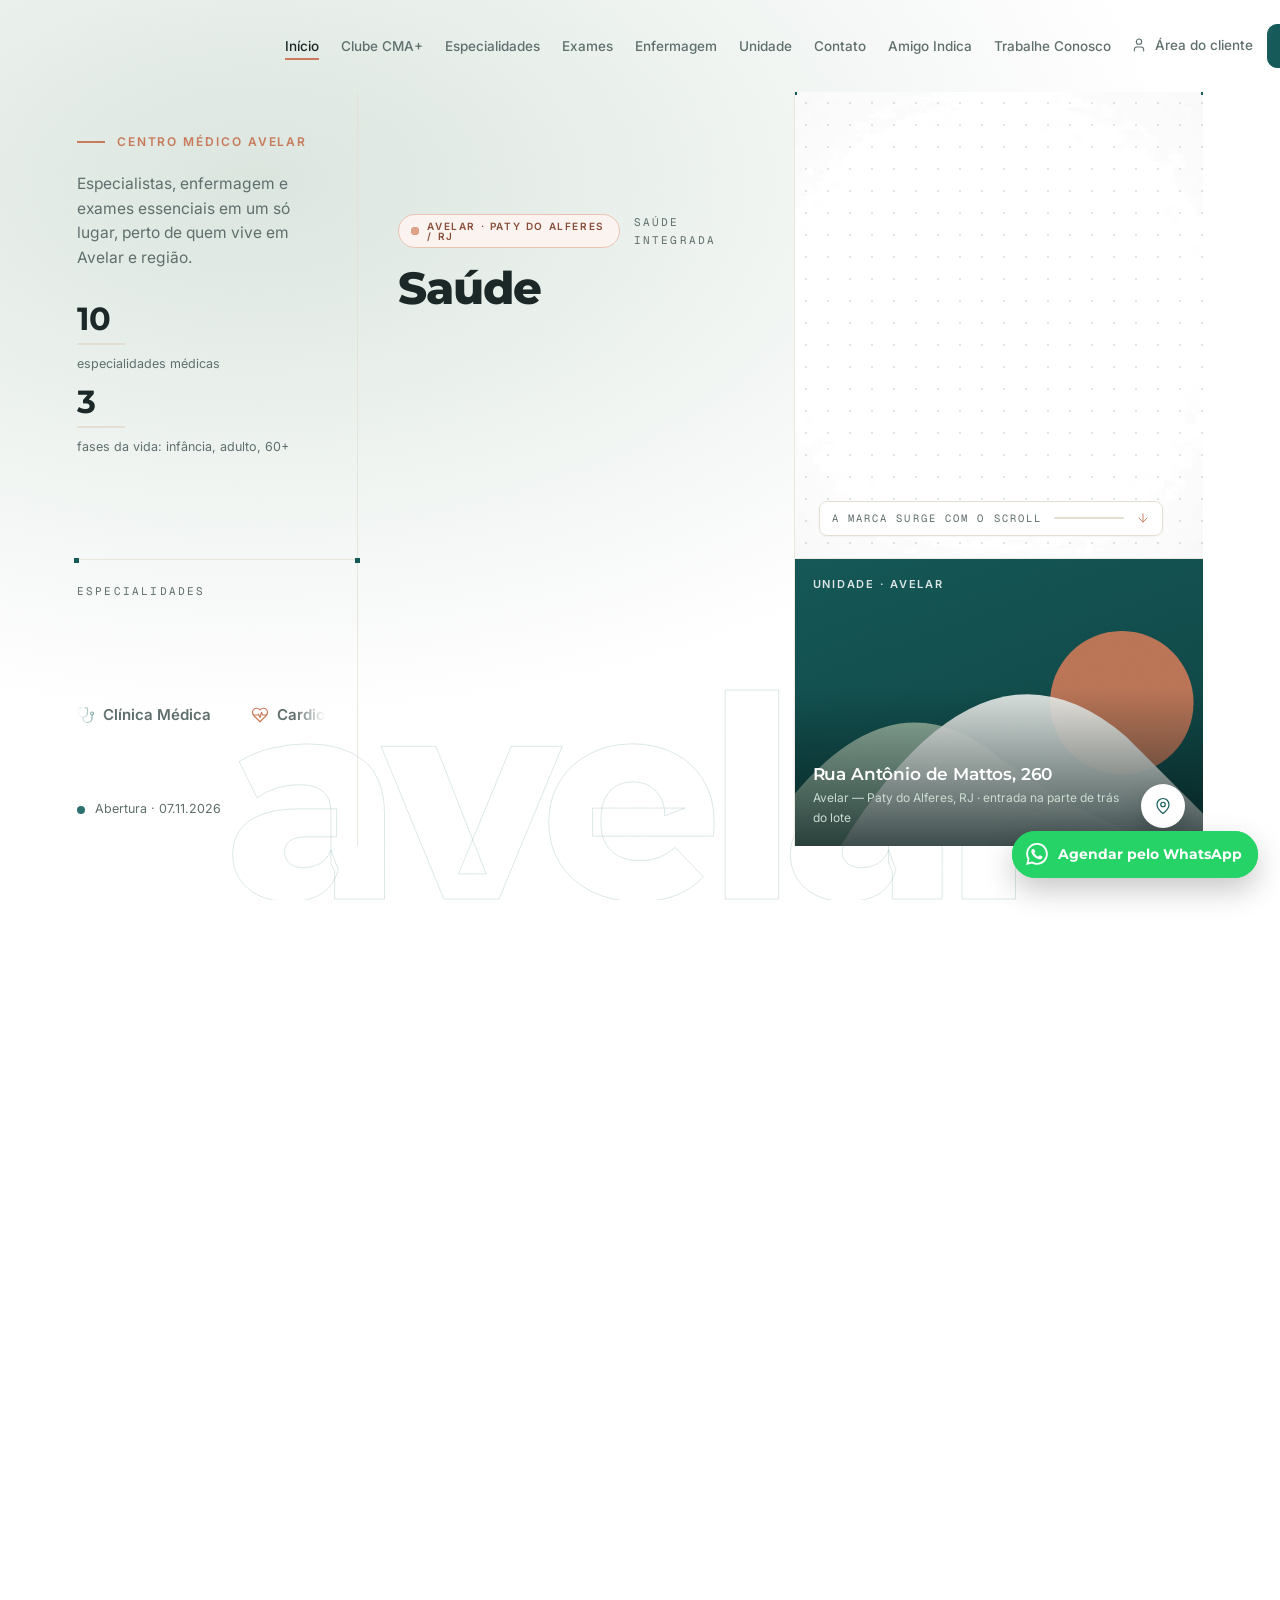
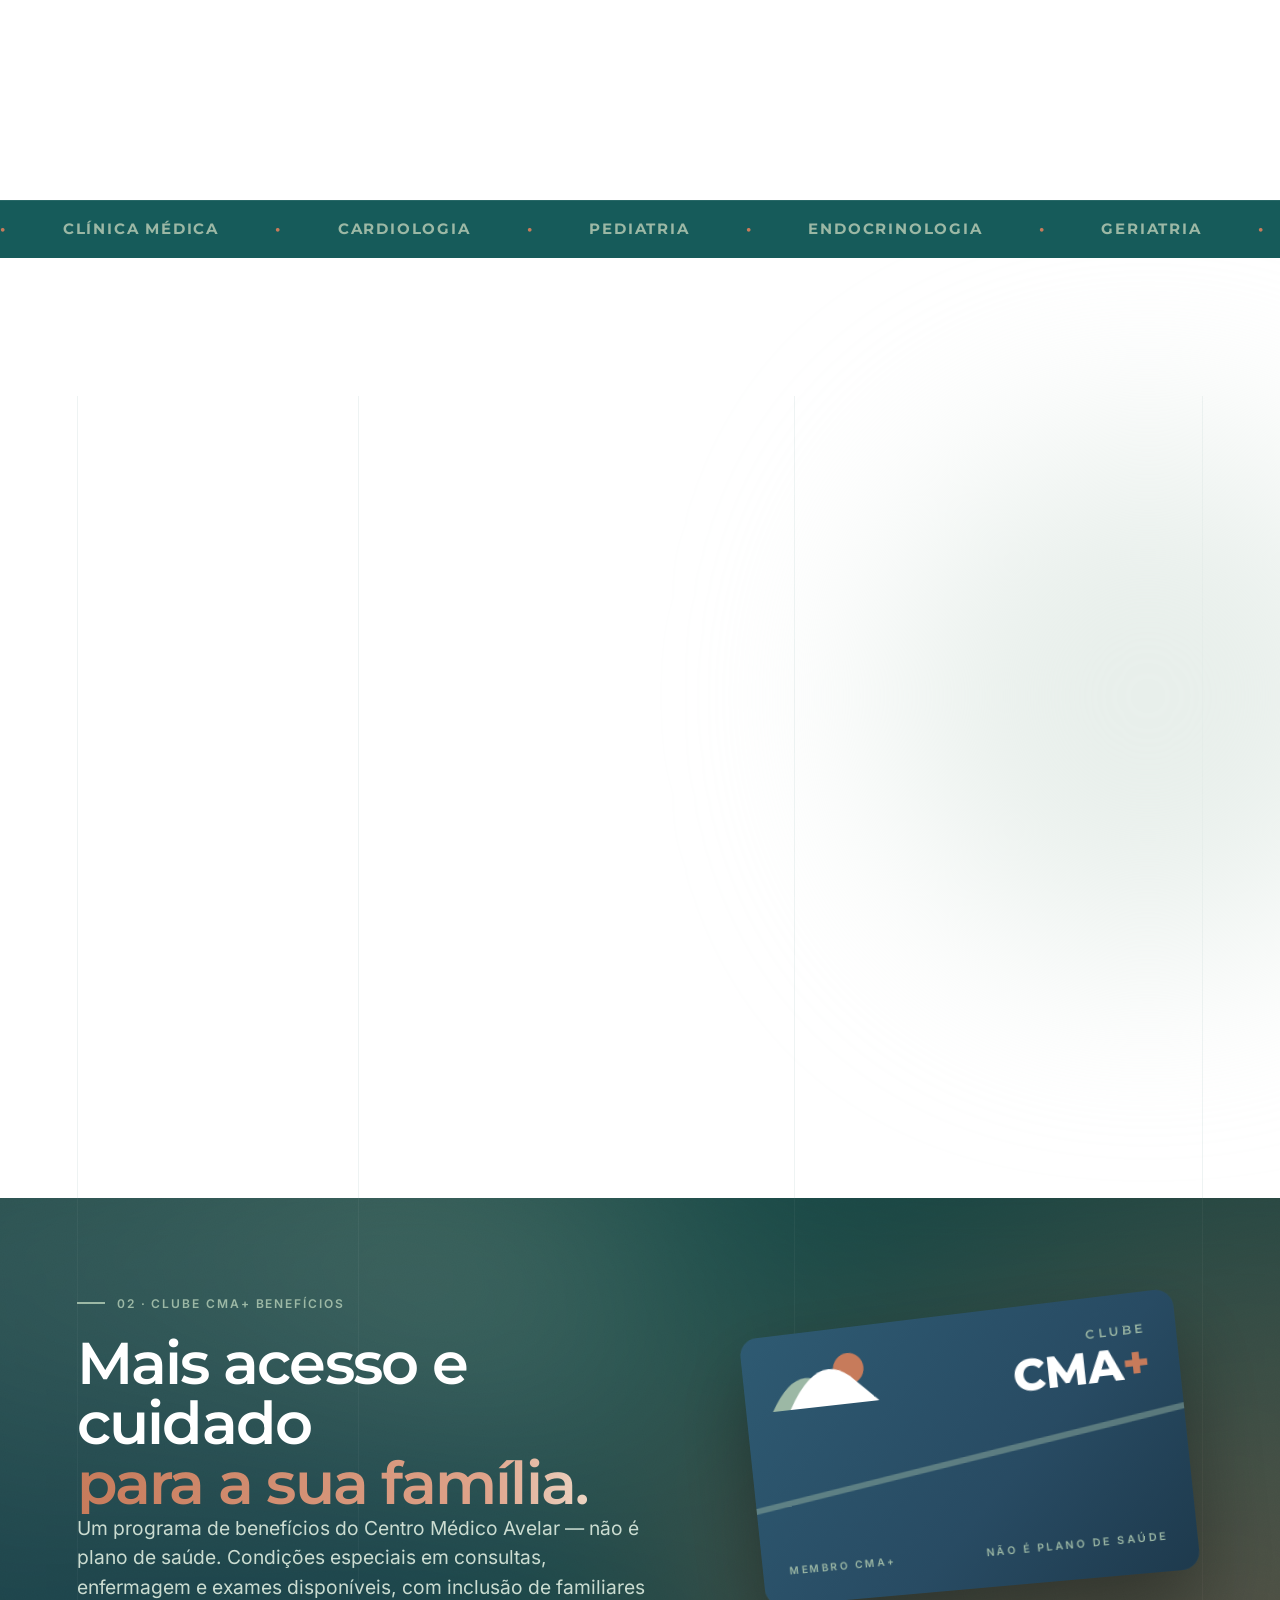
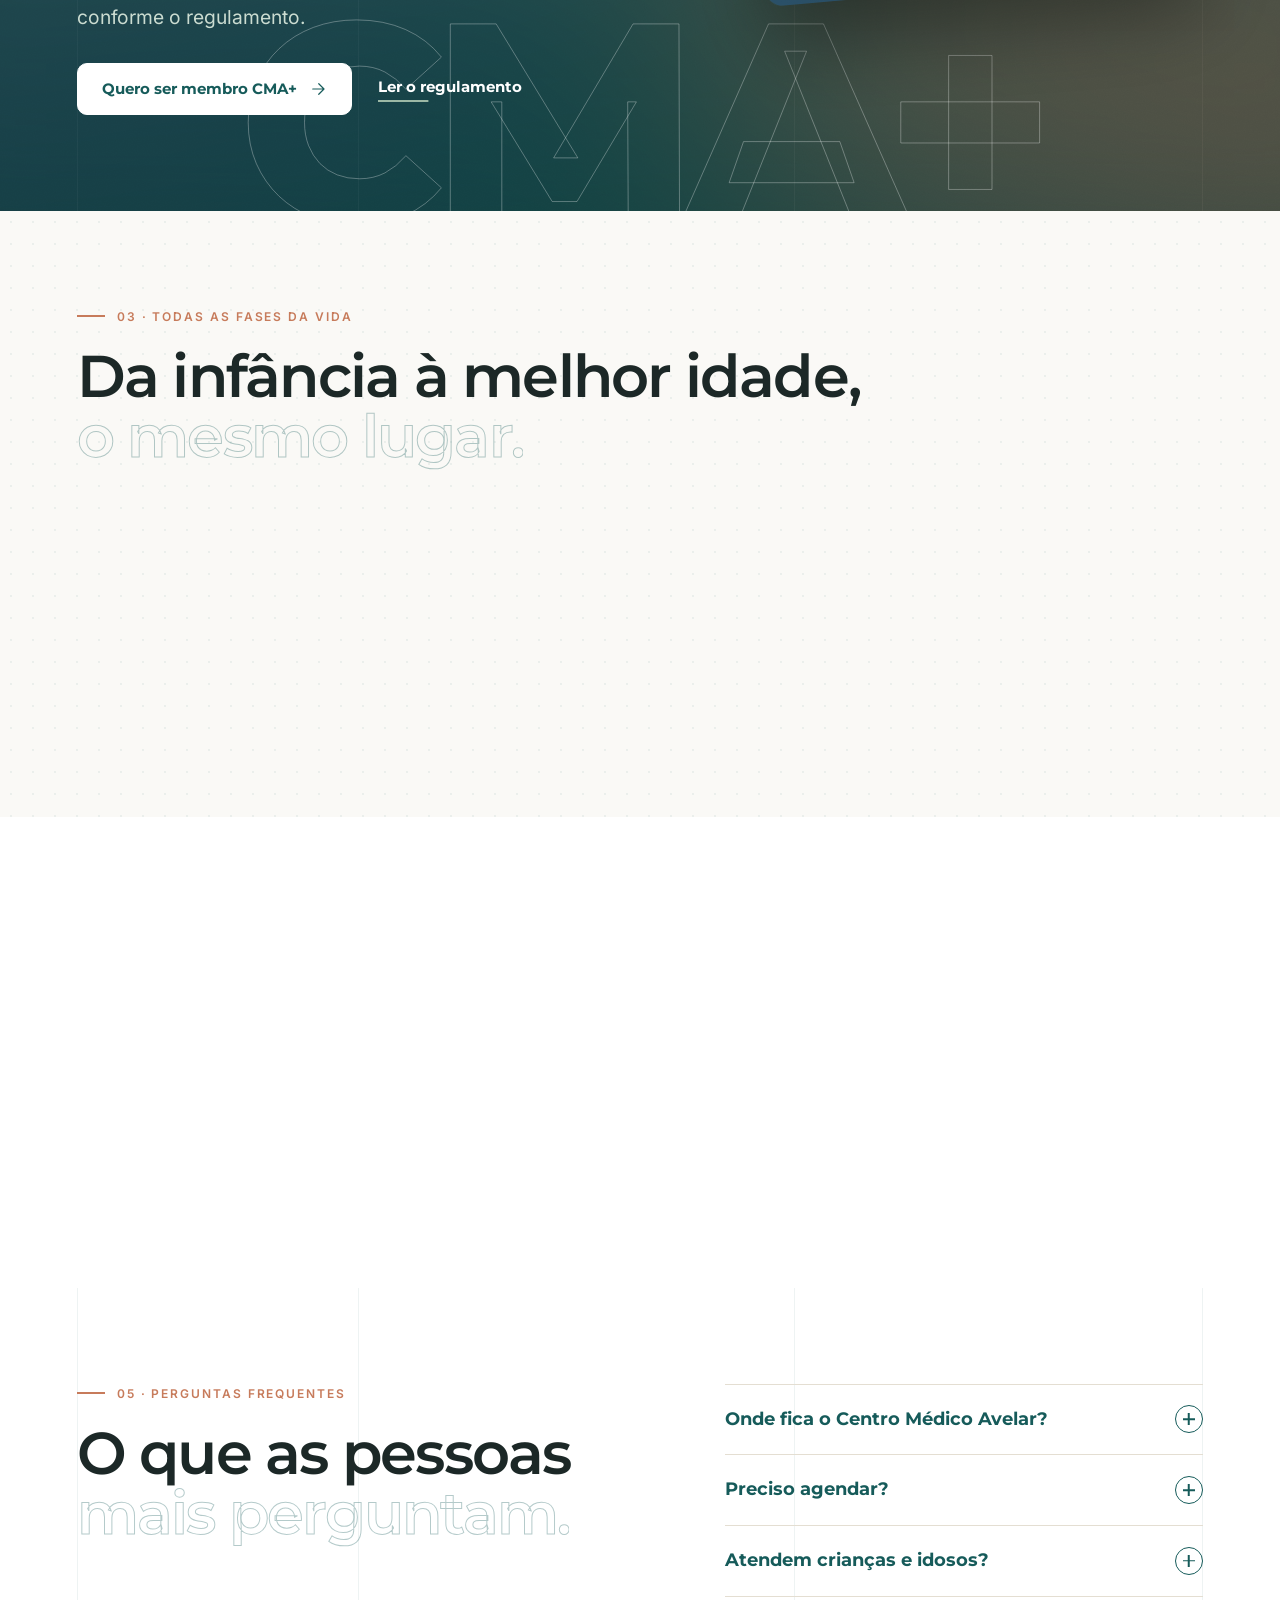
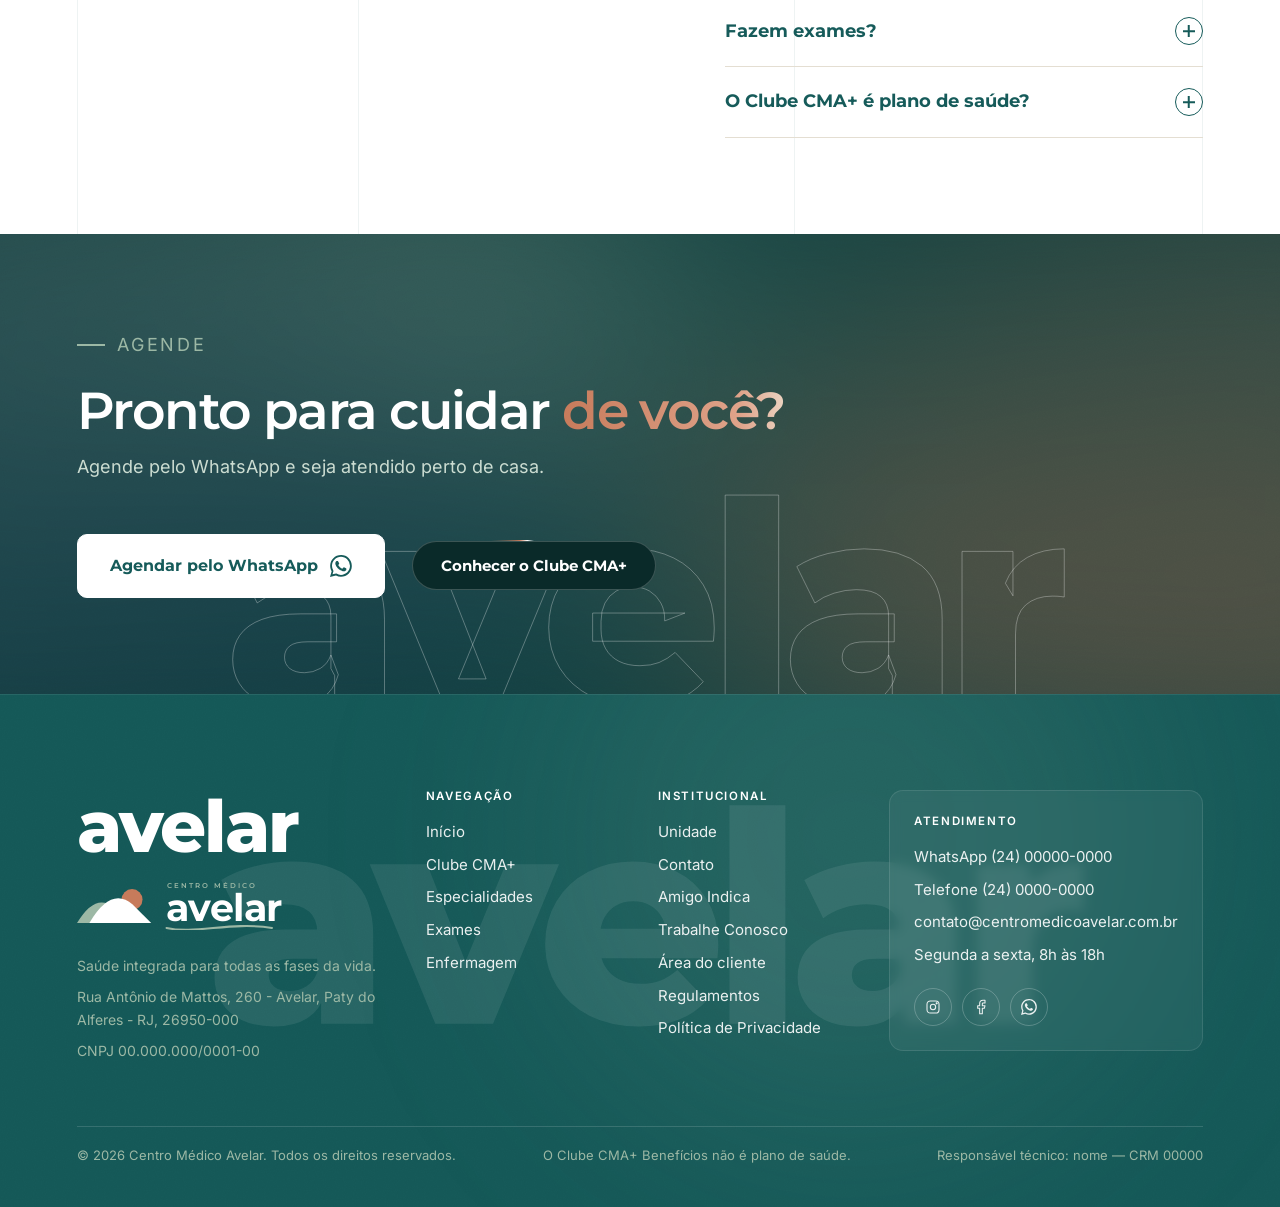
==== commit f4a6522e: "URL provisória do Vercel (site-kpj7-black.vercel.app) no canonical, Open Graph e sitemap Co-Authored" ====
--- a/site/index.html
+++ b/site/index.html
@@ -1,4 +1,4 @@
-<!doctype html><html lang="pt-BR"><head><meta charset="utf-8"><meta name="viewport" content="width=device-width, initial-scale=1"><title>Centro Médico Avelar</title><meta name="description" content="Centro Médico Avelar — saúde integrada para todas as fases da vida. Dez especialidades, enfermagem e eletrocardiograma em Avelar, Paty do Alferes/RJ."><meta name="theme-color" content="#165B5A"><link rel="canonical" href="https://centromedicoavelar-code.github.io/site-/"><link rel="icon" href="assets/favicon.svg" type="image/svg+xml"><link rel="icon" href="assets/icon-192.png" type="image/png" sizes="192x192"><link rel="apple-touch-icon" href="assets/apple-touch-icon.png"><link rel="manifest" href="site.webmanifest"><meta property="og:type" content="website"><meta property="og:locale" content="pt_BR"><meta property="og:site_name" content="Centro Médico Avelar"><meta property="og:title" content="Centro Médico Avelar — saúde integrada para todas as fases da vida"><meta property="og:description" content="Centro Médico Avelar — saúde integrada para todas as fases da vida. Dez especialidades, enfermagem e eletrocardiograma em Avelar, Paty do Alferes/RJ."><meta property="og:url" content="https://centromedicoavelar-code.github.io/site-/"><meta property="og:image" content="https://centromedicoavelar-code.github.io/site-/assets/og.jpg"><meta property="og:image:width" content="1200"><meta property="og:image:height" content="630"><meta name="twitter:card" content="summary_large_image"><style>@font-face{font-family:'Montserrat';font-weight:500;src:url([data-uri]) format('woff2');}@font-face{font-family:'Montserrat';font-weight:600;src:url([data-uri]) format('woff2');}@font-face{font-family:'Montserrat';font-weight:700;src:url([data-uri]) format('woff2');}@font-face{font-family:'Montserrat';font-weight:800;src:url([data-uri]) format('woff2');}@font-face{font-family:'Inter';font-weight:400;src:url([data-uri]) format('woff2');}@font-face{font-family:'Inter';font-weight:500;src:url([data-uri]) format('woff2');}@font-face{font-family:'Inter';font-weight:600;src:url([data-uri]) format('woff2');}@font-face{font-family:'Geist Mono';font-weight:400;font-display:swap;src:url([data-uri]) format('woff2');}@font-face{font-family:'Geist Mono';font-weight:500;font-display:swap;src:url([data-uri]) format('woff2');}/* ===== Centro Médico Avelar — site v3 (design system) ===== */
+<!doctype html><html lang="pt-BR"><head><meta charset="utf-8"><meta name="viewport" content="width=device-width, initial-scale=1"><title>Centro Médico Avelar</title><meta name="description" content="Centro Médico Avelar — saúde integrada para todas as fases da vida. Dez especialidades, enfermagem e eletrocardiograma em Avelar, Paty do Alferes/RJ."><meta name="theme-color" content="#165B5A"><link rel="canonical" href="https://site-kpj7-black.vercel.app/"><link rel="icon" href="assets/favicon.svg" type="image/svg+xml"><link rel="icon" href="assets/icon-192.png" type="image/png" sizes="192x192"><link rel="apple-touch-icon" href="assets/apple-touch-icon.png"><link rel="manifest" href="site.webmanifest"><meta property="og:type" content="website"><meta property="og:locale" content="pt_BR"><meta property="og:site_name" content="Centro Médico Avelar"><meta property="og:title" content="Centro Médico Avelar — saúde integrada para todas as fases da vida"><meta property="og:description" content="Centro Médico Avelar — saúde integrada para todas as fases da vida. Dez especialidades, enfermagem e eletrocardiograma em Avelar, Paty do Alferes/RJ."><meta property="og:url" content="https://site-kpj7-black.vercel.app/"><meta property="og:image" content="https://site-kpj7-black.vercel.app/assets/og.jpg"><meta property="og:image:width" content="1200"><meta property="og:image:height" content="630"><meta name="twitter:card" content="summary_large_image"><style>@font-face{font-family:'Montserrat';font-weight:500;src:url([data-uri]) format('woff2');}@font-face{font-family:'Montserrat';font-weight:600;src:url([data-uri]) format('woff2');}@font-face{font-family:'Montserrat';font-weight:700;src:url([data-uri]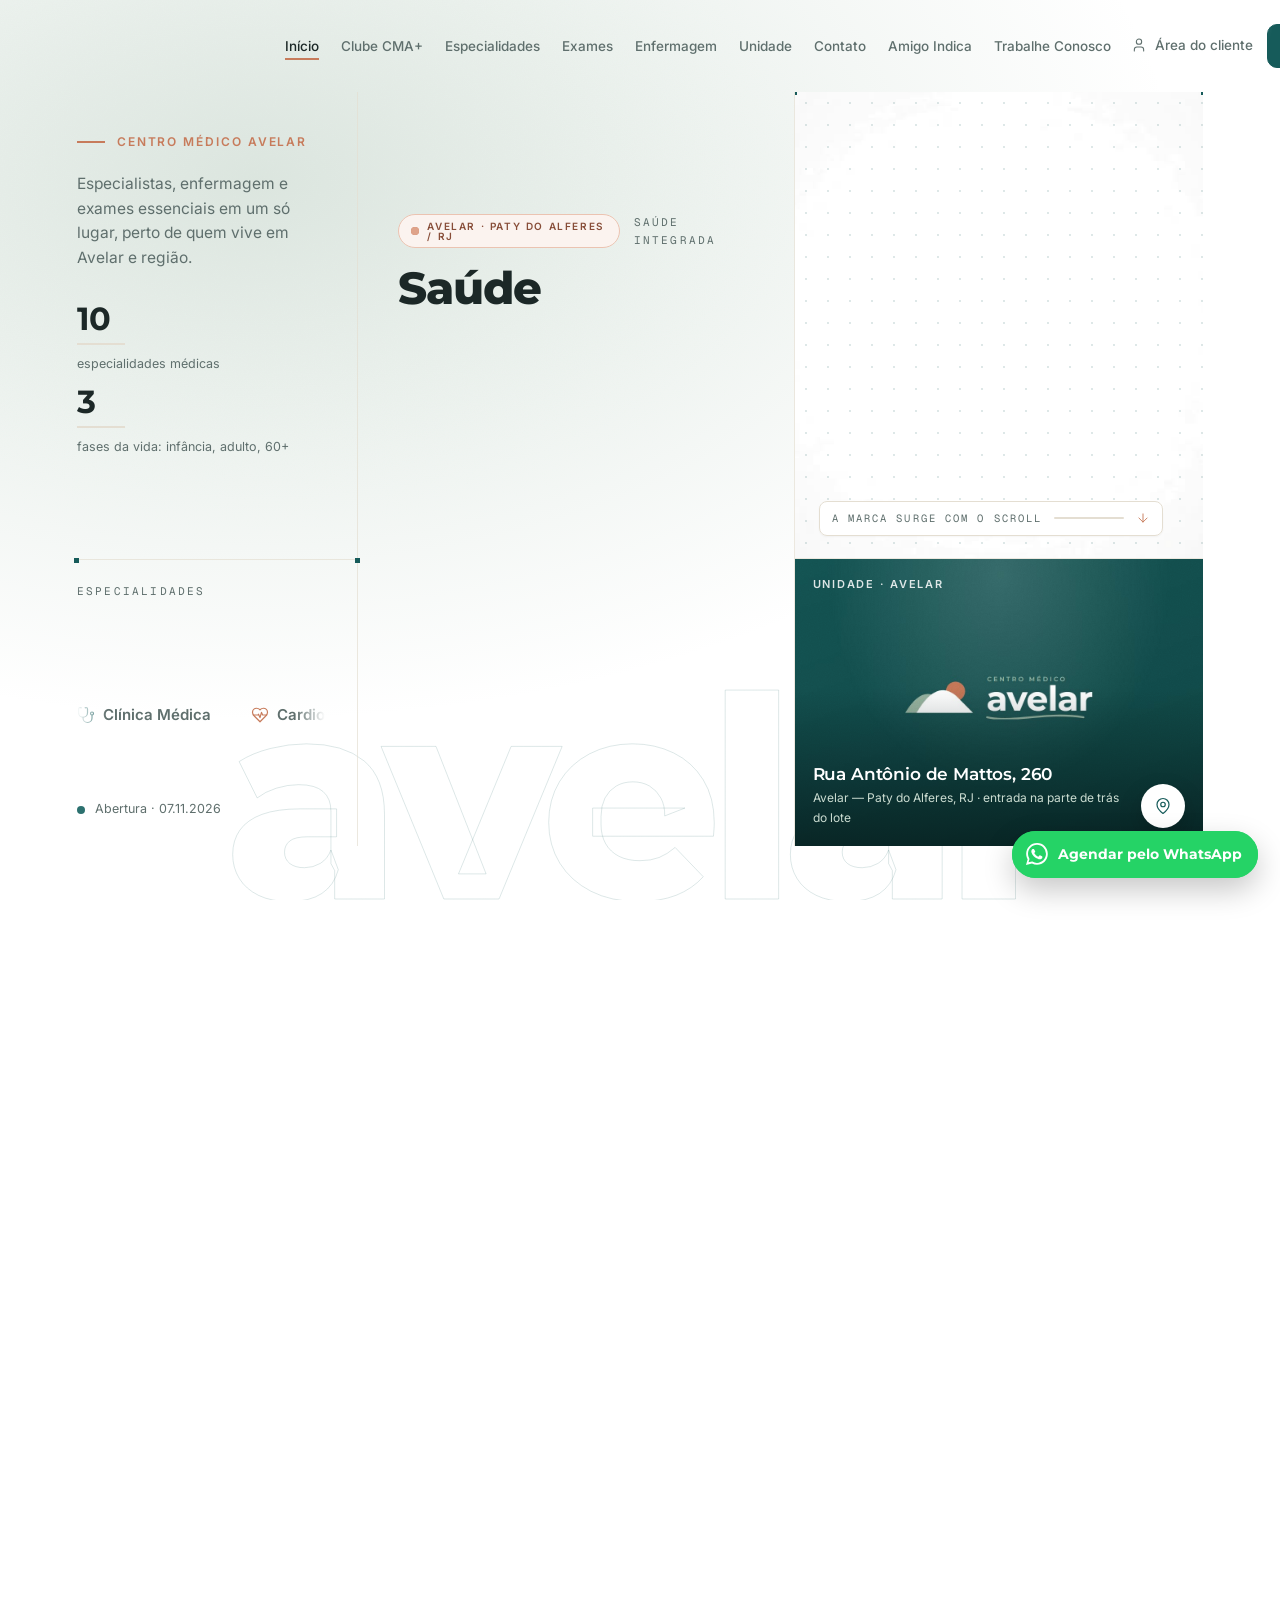
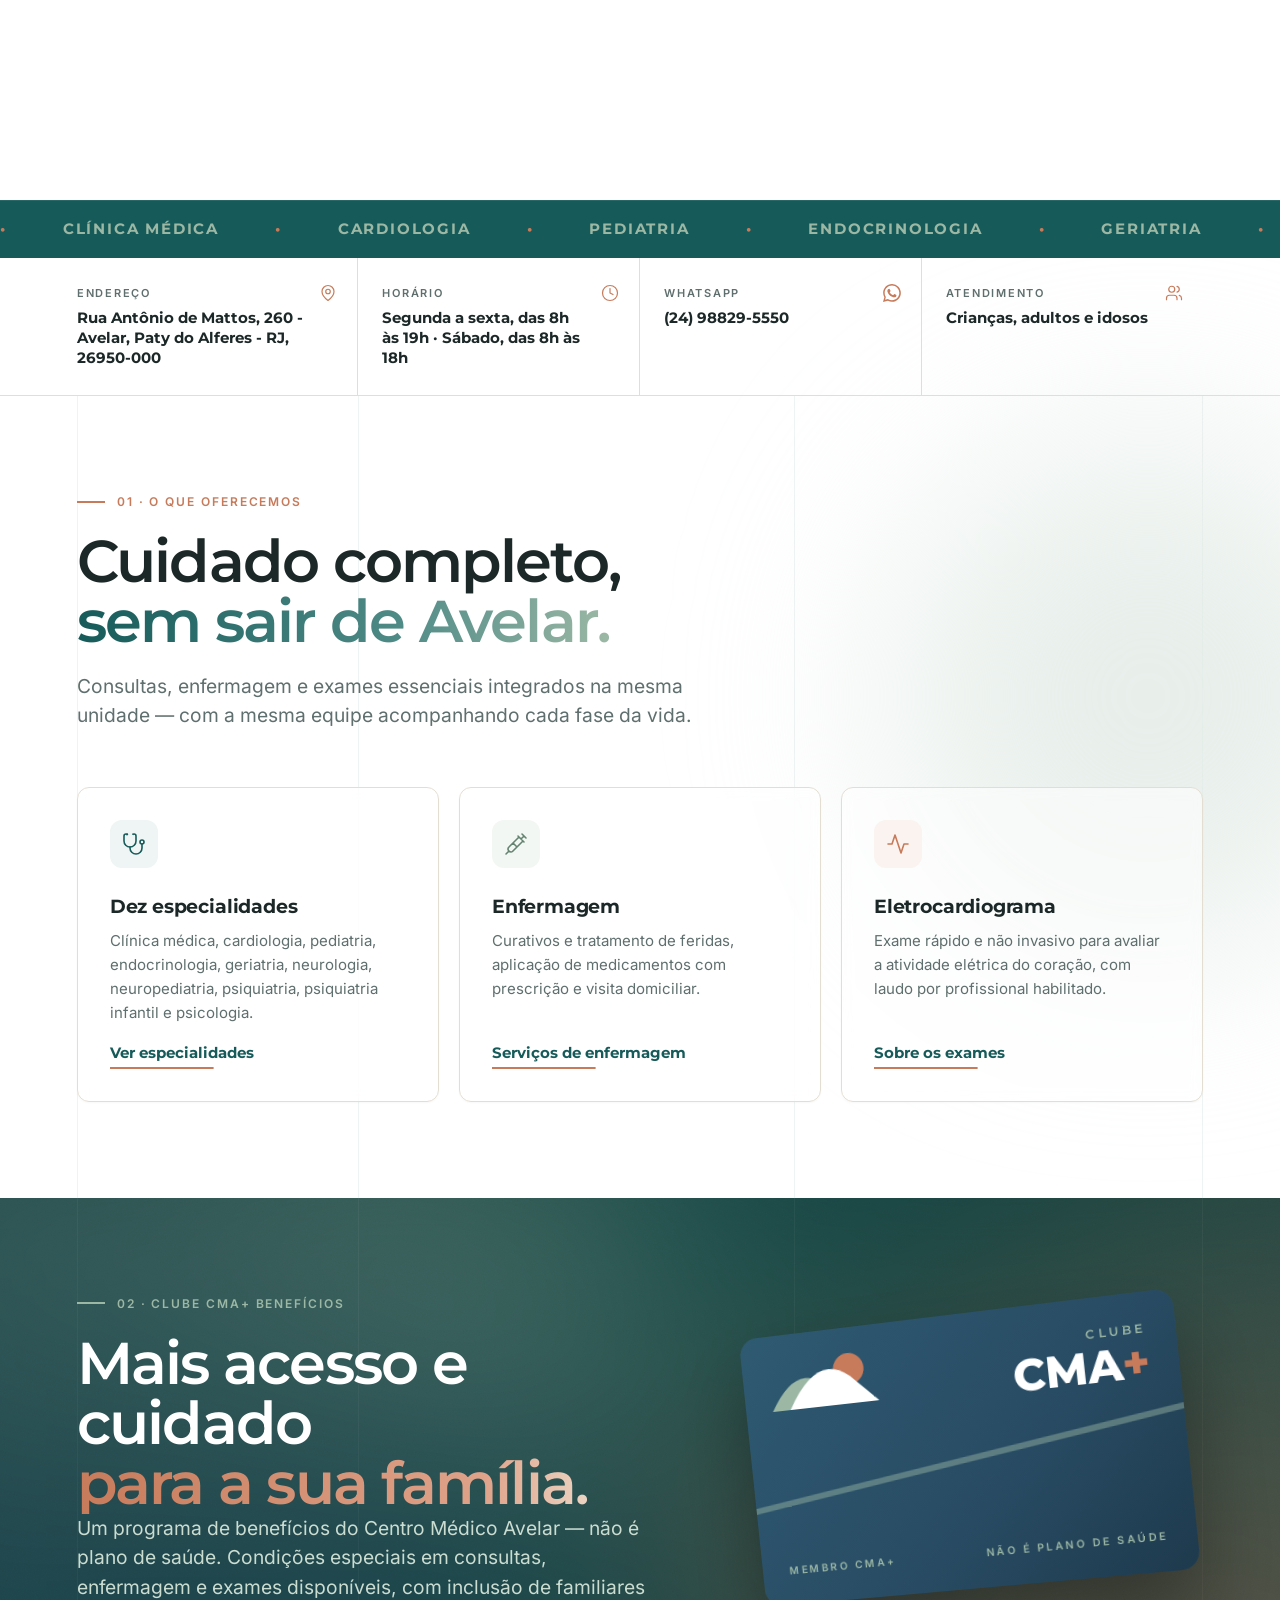
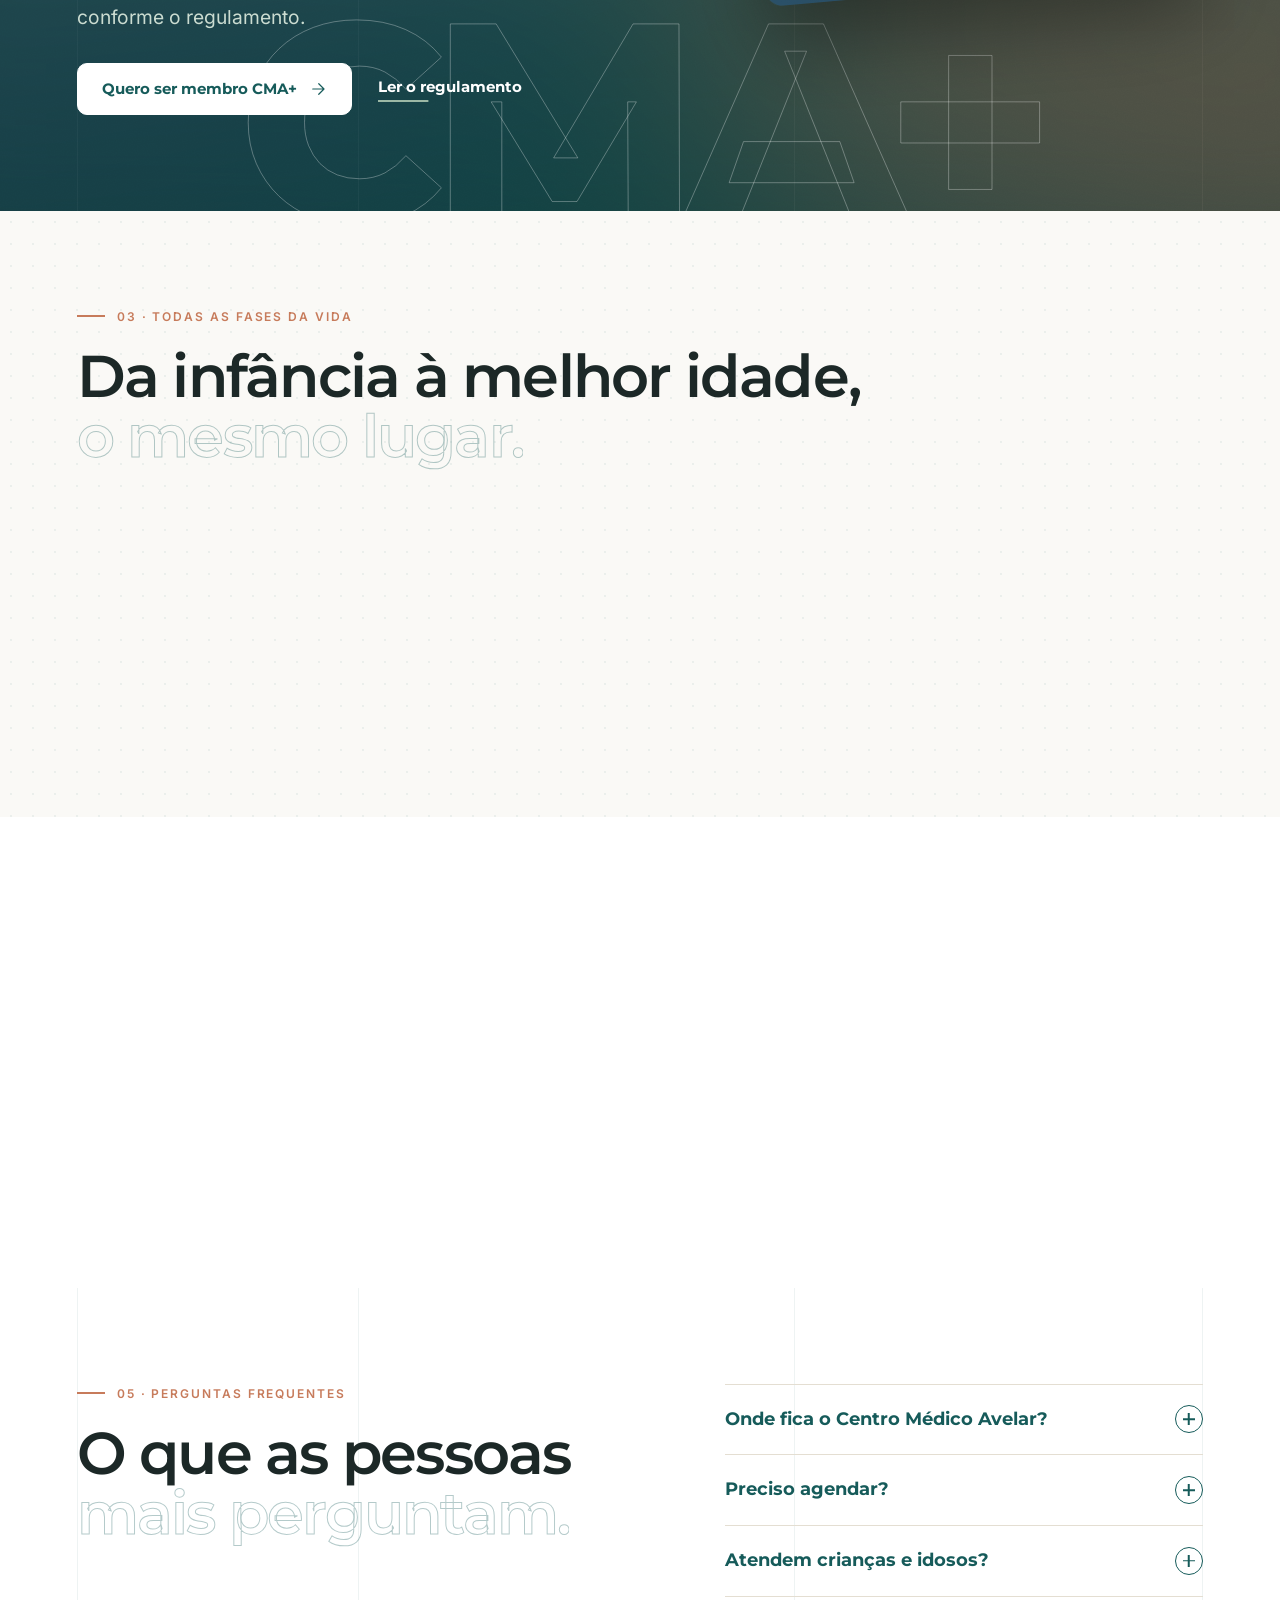
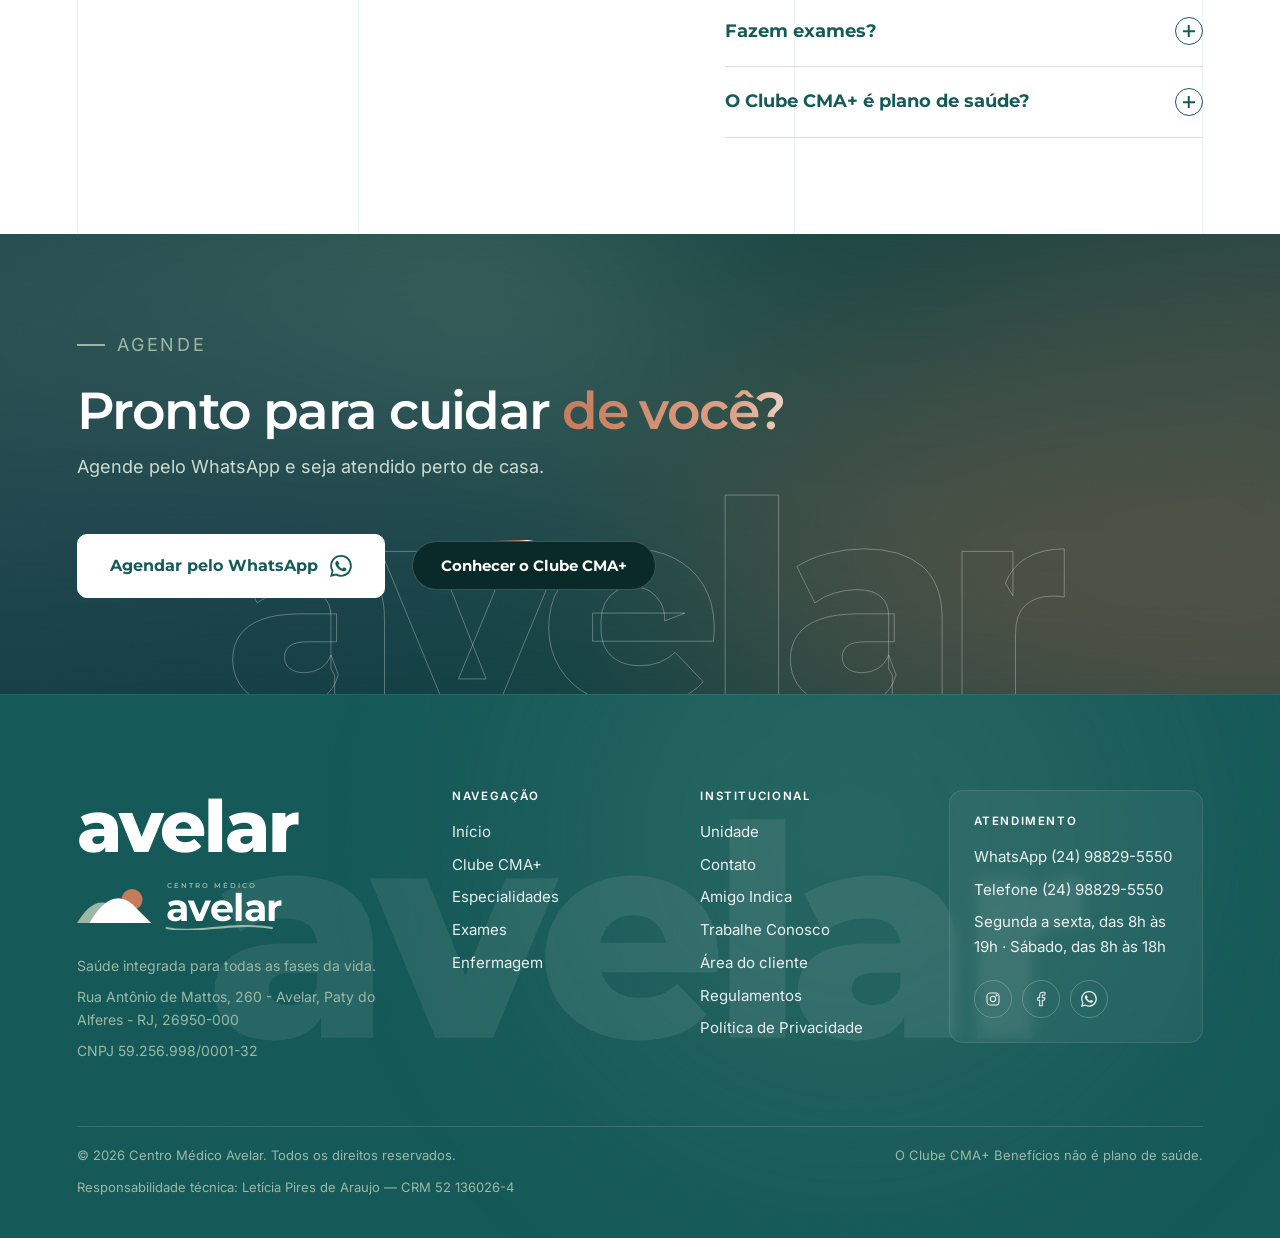
==== commit 12186440: "Dados reais da clínica no CFG, domínio ativo e artes provisórias de foto - CFG preenchido: WhatsApp " ====
--- a/site/index.html
+++ b/site/index.html
@@ -1,4 +1,4 @@
-<!doctype html><html lang="pt-BR"><head><meta charset="utf-8"><meta name="viewport" content="width=device-width, initial-scale=1"><title>Centro Médico Avelar</title><meta name="description" content="Centro Médico Avelar — saúde integrada para todas as fases da vida. Dez especialidades, enfermagem e eletrocardiograma em Avelar, Paty do Alferes/RJ."><meta name="theme-color" content="#165B5A"><link rel="canonical" href="https://site-kpj7-black.vercel.app/"><link rel="icon" href="assets/favicon.svg" type="image/svg+xml"><link rel="icon" href="assets/icon-192.png" type="image/png" sizes="192x192"><link rel="apple-touch-icon" href="assets/apple-touch-icon.png"><link rel="manifest" href="site.webmanifest"><meta property="og:type" content="website"><meta property="og:locale" content="pt_BR"><meta property="og:site_name" content="Centro Médico Avelar"><meta property="og:title" content="Centro Médico Avelar — saúde integrada para todas as fases da vida"><meta property="og:description" content="Centro Médico Avelar — saúde integrada para todas as fases da vida. Dez especialidades, enfermagem e eletrocardiograma em Avelar, Paty do Alferes/RJ."><meta property="og:url" content="https://site-kpj7-black.vercel.app/"><meta property="og:image" content="https://site-kpj7-black.vercel.app/assets/og.jpg"><meta property="og:image:width" content="1200"><meta property="og:image:height" content="630"><meta name="twitter:card" content="summary_large_image"><style>@font-face{font-family:'Montserrat';font-weight:500;src:url([data-uri]) format('woff2');}@font-face{font-family:'Montserrat';font-weight:600;src:url([data-uri]) format('woff2');}@font-face{font-family:'Montserrat';font-weight:700;src:url([data-uri]) format('woff2');}@font-face{font-family:'Montserrat';font-weight:800;src:url([data-uri]) format('woff2');}@font-face{font-family:'Inter';font-weight:400;src:url([data-uri]) format('woff2');}@font-face{font-family:'Inter';font-weight:500;src:url([data-uri]) format('woff2');}@font-face{font-family:'Inter';font-weight:600;src:url([data-uri]) format('woff2');}@font-face{font-family:'Geist Mono';font-weight:400;font-display:swap;src:url([data-uri]) format('woff2');}@font-face{font-family:'Geist Mono';font-weight:500;font-display:swap;src:url([data-uri]) format('woff2');}/* ===== Centro Médico Avelar — site v3 (design system) ===== */
+<!doctype html><html lang="pt-BR"><head><meta charset="utf-8"><meta name="viewport" content="width=device-width, initial-scale=1"><title>Centro Médico Avelar</title><meta name="description" content="Centro Médico Avelar — saúde integrada para todas as fases da vida. Dez especialidades, enfermagem e eletrocardiograma em Avelar, Paty do Alferes/RJ."><meta name="theme-color" content="#165B5A"><link rel="canonical" href="https://www.centromedicoavelar.com/"><link rel="icon" href="assets/favicon.svg" type="image/svg+xml"><link rel="icon" href="assets/icon-192.png" type="image/png" sizes="192x192"><link rel="apple-touch-icon" href="assets/apple-touch-icon.png"><link rel="manifest" href="site.webmanifest"><meta property="og:type" content="website"><meta property="og:locale" content="pt_BR"><meta property="og:site_name" content="Centro Médico Avelar"><meta property="og:title" content="Centro Médico Avelar — saúde integrada para todas as fases da vida"><meta property="og:description" content="Centro Médico Avelar — saúde integrada para todas as fases da vida. Dez especialidades, enfermagem e eletrocardiograma em Avelar, Paty do Alferes/RJ."><meta property="og:url" content="https://www.centromedicoavelar.com/"><meta property="og:image" content="https://www.centromedicoavelar.com/assets/og.jpg"><meta property="og:image:width" content="1200"><meta property="og:image:height" content="630"><meta name="twitter:card" content="summary_large_image"><style>@font-face{font-family:'Montserrat';font-weight:500;src:url([data-uri]) format('woff2');}@font-face{font-family:'Montserrat';font-weight:600;src:url([data-uri]) format('woff2');}@font-face{font-family:'Montserrat';font-weight:700;src:url([data-uri]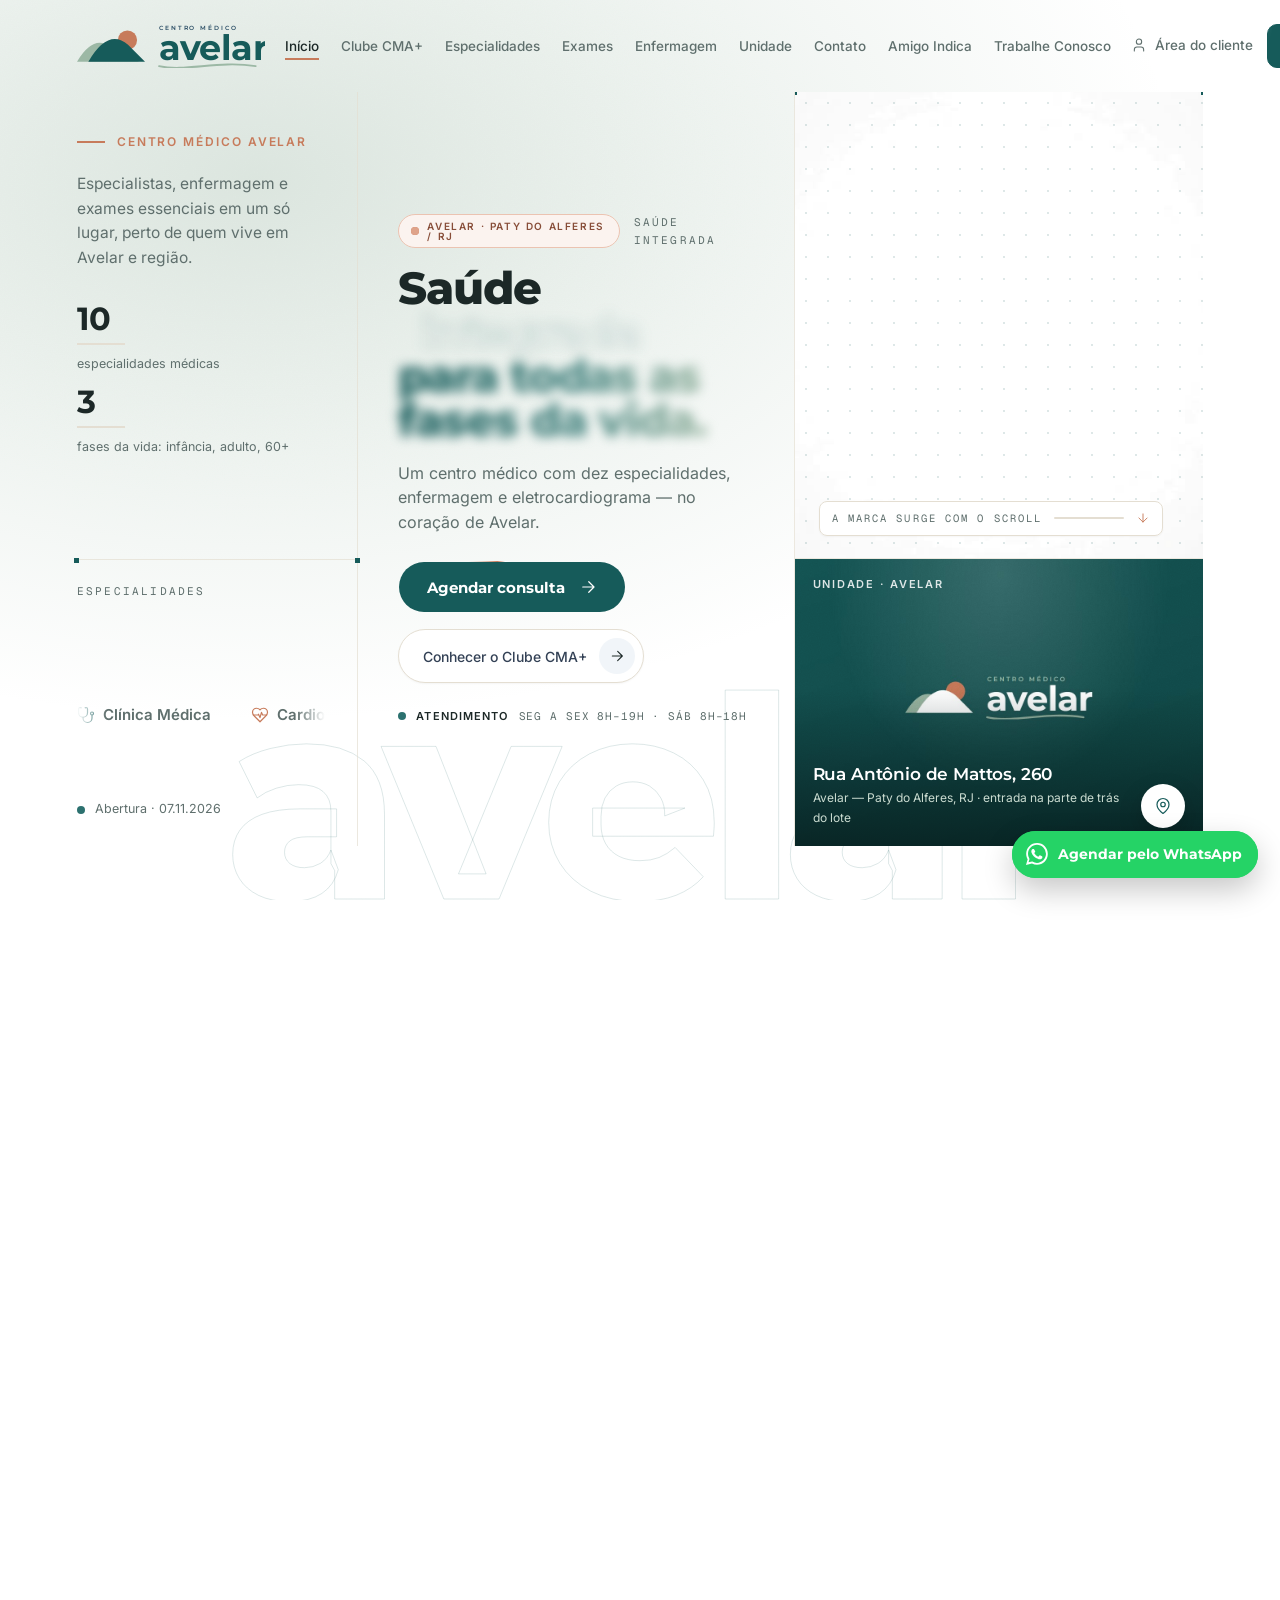
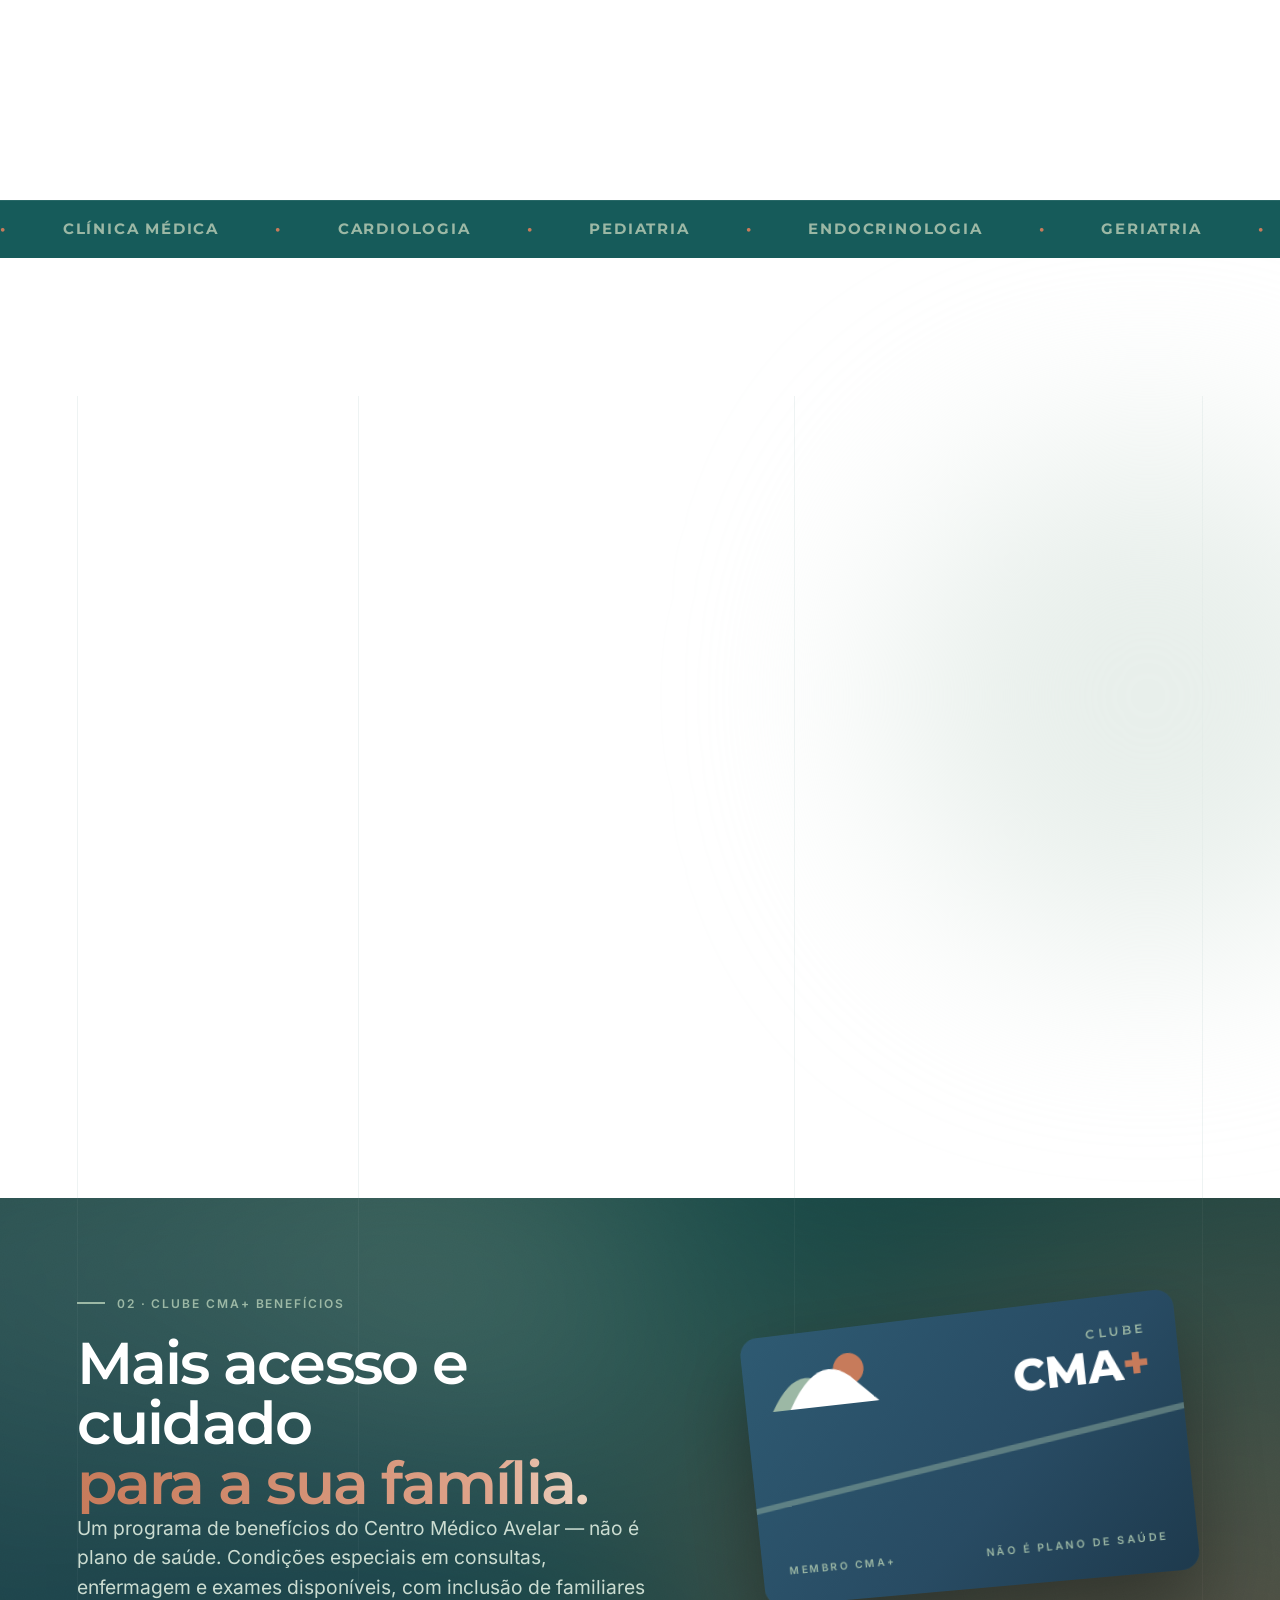
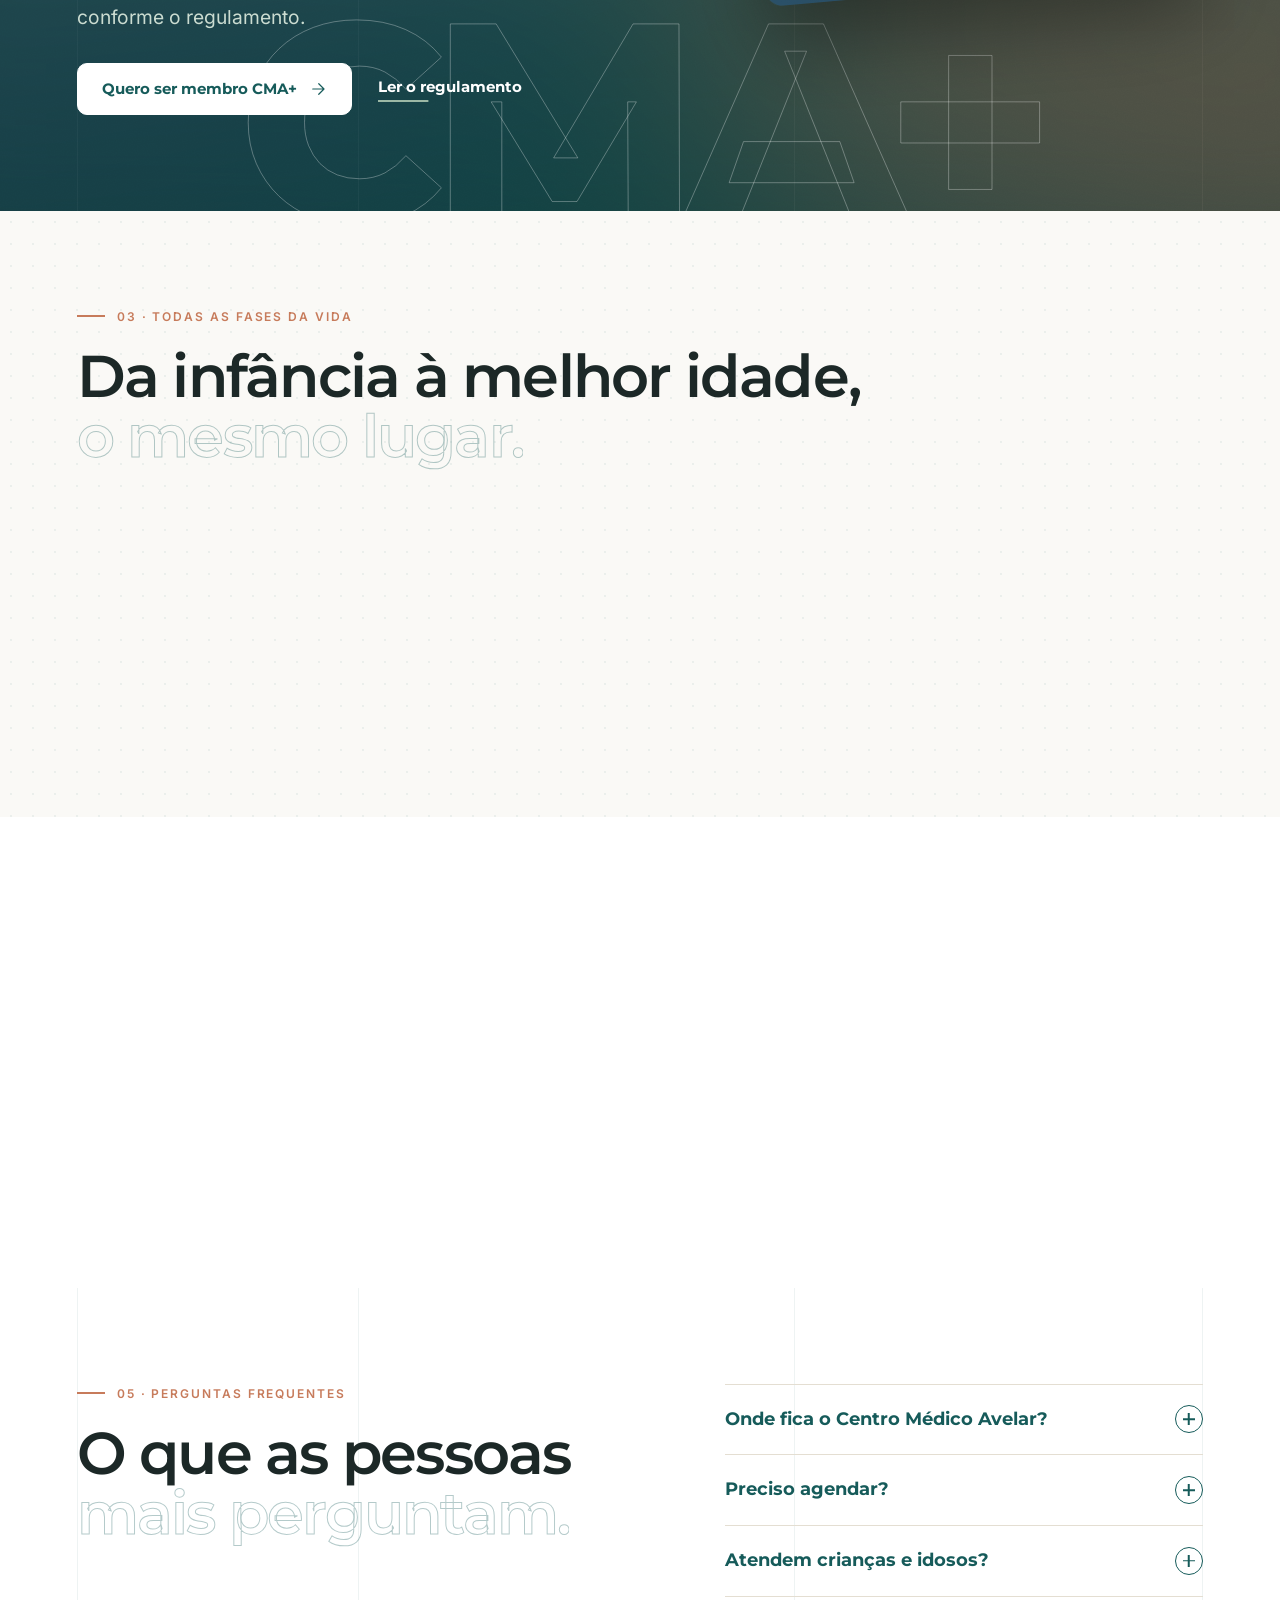
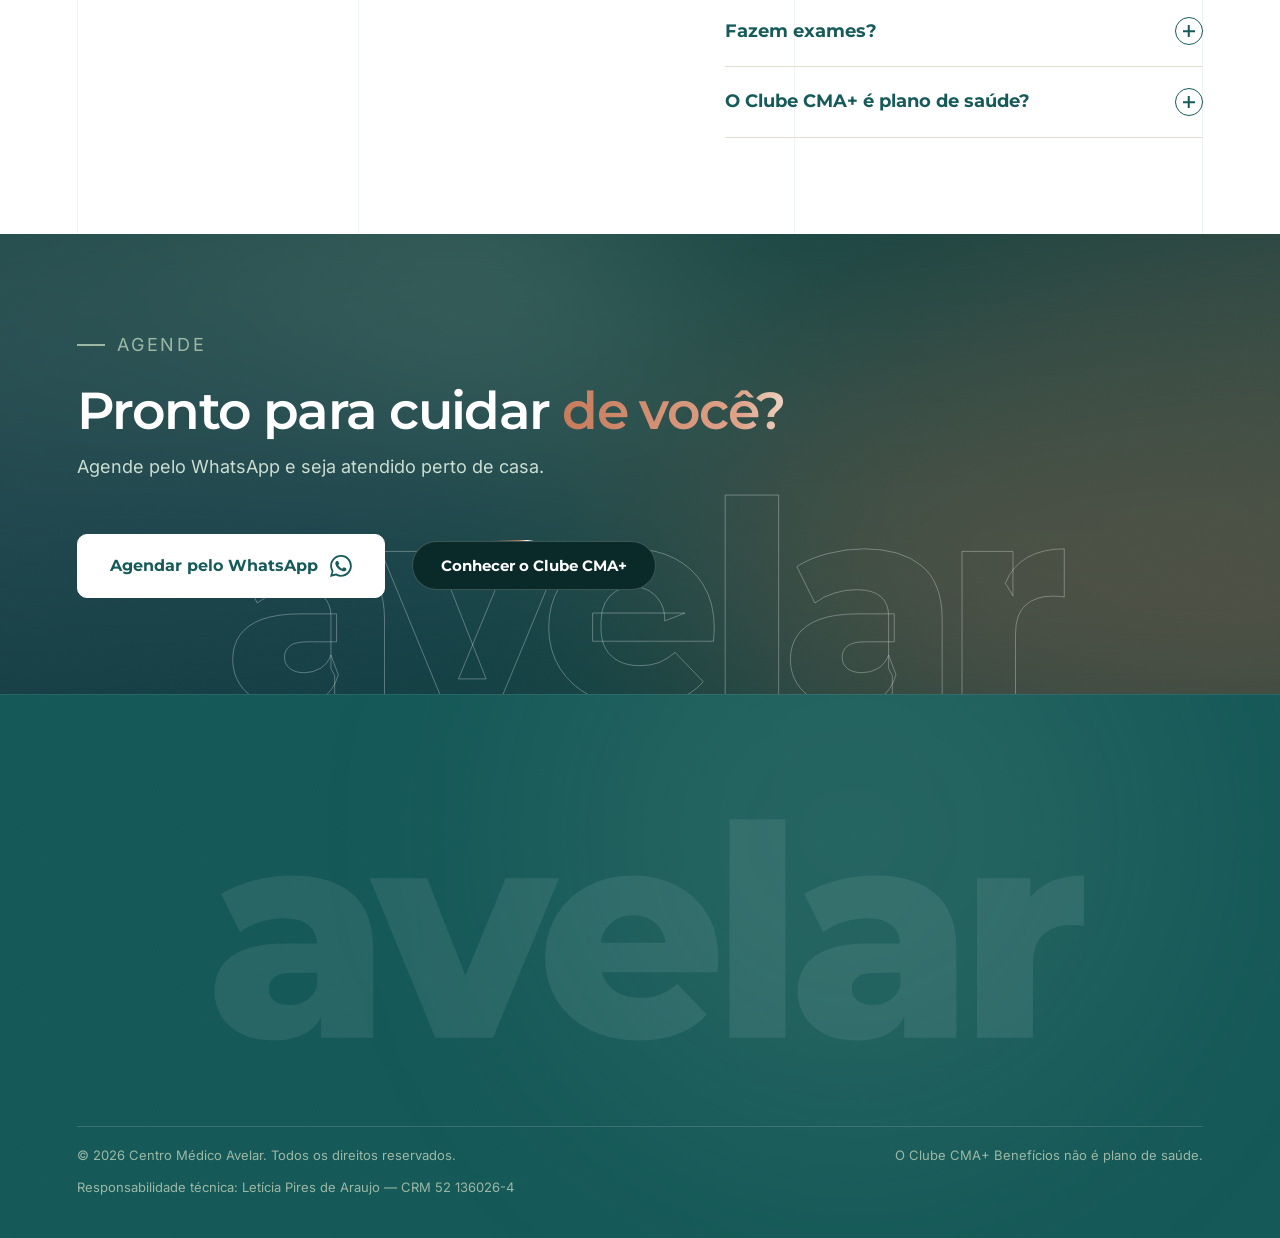
==== commit d86056eb: "Área do Cliente leva ao aplicativo do paciente A página tinha um formulário de CPF e senha que não a" ====
--- a/site/index.html
+++ b/site/index.html
@@ -243,6 +243,7 @@
 .row .num{font-family:'Geist Mono',monospace;font-weight:500;color:var(--t);font-size:13px}
 .row .name{font-family:'Montserrat';font-weight:700;font-size:21px;color:var(--p);letter-spacing:-.01em;display:flex;align-items:center;gap:14px} .row .name .tile{width:40px;height:40px;border-radius:10px} .row .name .tile svg{width:20px;height:20px}
 .row .desc{color:var(--mut);font-size:15px} .row .go{display:inline-flex;align-items:center;gap:8px;font-family:'Montserrat';font-weight:700;font-size:14px;color:var(--p)} .row .go svg{transition:transform .2s} .row:hover .go svg{transform:translateX(4px)}
+.side>.btn{width:100%;justify-content:center;margin-top:22px}
 .side{border-radius:16px;padding:30px;position:sticky;top:calc(var(--hh) + 16px)} .side h3{margin:16px 0 6px;color:var(--p)} .side .tile{margin-bottom:4px}
 .uf label{display:block;margin-top:18px} .uf label>span{display:block;font-size:12px;letter-spacing:.1em;text-transform:uppercase;color:var(--mut);font-weight:600;margin-bottom:6px;transition:color .18s}
 .uf input,.uf select,.uf textarea{width:100%;border:0;border-bottom:1.5px solid var(--line);background:transparent;padding:10px 0;font:inherit;font-size:16px;color:var(--ink);border-radius:0;transition:border-color .3s}
@@ -368,13 +369,15 @@
   endereco: "Rua Antônio de Mattos, 260 - Avelar, Paty do Alferes - RJ, 26950-000",
   lat: "",  // opcional: coordenadas exatas da entrada (Google Maps → botão direito → copiar)
   lng: "",
+  app: "https://app.centromedicoavelar.com",                  // aplicativo do paciente (login por e-mail e senha)
+  app_conta: "https://app.centromedicoavelar.com/criar-conta",// primeiro acesso
   instagram: "https://www.instagram.com/centromedicoavelar/",
   facebook: "https://www.facebook.com/profile.php?id=61594360353271",
   frames: "assets/frames/f{n}.jpg",          // sequência de quadros do vídeo da marca (hero)
   n_frames: 41,
 };
 // =====================================================================
-const PAGES = {"inicio": "\n<section class=\"hero\" id=\"hero\">\n  <div class=\"hero-sticky mesh-bg grain\">\n    <div class=\"ghost-word\" aria-hidden=\"true\">avelar</div>\n    <div class=\"h-side\">\n      <div class=\"hs-top\">\n        <p class=\"eyebrow\">Centro Médico Avelar</p>\n        <p class=\"hs-txt\">Especialistas, enfermagem e exames essenciais em um só lugar, perto de quem vive em Avelar e região.</p>\n        <div class=\"stats\">\n          <div class=\"stat\"><div class=\"num\">10</div><div class=\"bar\"></div><p>especialidades médicas</p></div>\n          <div class=\"stat\"><div class=\"num\">3</div><div class=\"bar\"></div><p>fases da vida: infância, adulto, 60+</p></div>\n        </div>\n      </div>\n      <div class=\"hs-bot\">\n        <span class=\"marker tl\"></span><span class=\"marker tr-m\"></span>\n        <div class=\"beam-line\"><div class=\"beam-h\" style=\"animation-duration:5s\"></div></div>\n        <p class=\"ds-label\">Especialidades</p>\n        <div class=\"mq-mini mask-linear-fade\"><div class=\"mq-track\"><span><svg class=\"ic \" viewBox=\"0 0 24 24\" width=\"18\" height=\"18\" fill=\"none\" stroke=\"currentColor\" stroke-width=\"1.6\" stroke-linecap=\"round\" stroke-linejoin=\"round\" aria-hidden=\"true\"><path d=\"M4.8 2.3A.3.3 0 1 0 5 2H4a2 2 0 0 0-2 2v5a6 6 0 0 0 12 0V4a2 2 0 0 0-2-2h-1a.2.2 0 1 0 .3.3\"/><path d=\"M8 15v1a6 6 0 0 0 6 6 6 6 0 0 0 6-6v-4\"/><circle cx=\"20\" cy=\"10\" r=\"2\"/></svg>Clínica Médica</span><span><svg class=\"ic \" viewBox=\"0 0 24 24\" width=\"18\" height=\"18\" fill=\"none\" stroke=\"currentColor\" stroke-width=\"1.6\" stroke-linecap=\"round\" stroke-linejoin=\"round\" aria-hidden=\"true\"><path d=\"M19 14c1.49-1.46 3-3.21 3-5.5A5.5 5.5 0 0 0 16.5 3c-1.76 0-3 .5-4.5 2-1.5-1.5-2.74-2-4.5-2A5.5 5.5 0 0 0 2 8.5c0 2.3 1.5 4.05 3 5.5l7 7Z\"/><path d=\"M3.22 12H9.5l.5-1 2 4.5 2-7 1.5 3.5h5.27\"/></svg>Cardiologia</span><span><svg class=\"ic \" viewBox=\"0 0 24 24\" width=\"18\" height=\"18\" fill=\"none\" stroke=\"currentColor\" stroke-width=\"1.6\" stroke-linecap=\"round\" stroke-linejoin=\"round\" aria-hidden=\"true\"><path d=\"M16 21v-2a4 4 0 0 0-4-4H6a4 4 0 0 0-4 4v2\"/><circle cx=\"9\" cy=\"7\" r=\"4\"/><path d=\"M22 21v-2a4 4 0 0 0-3-3.87M16 3.13a4 4 0 0 1 0 7.75\"/></svg>Pediatria</span><span><svg class=\"ic \" viewBox=\"0 0 24 24\" width=\"18\" height=\"18\" fill=\"none\" stroke=\"currentColor\" stroke-width=\"1.6\" stroke-linecap=\"round\" stroke-linejoin=\"round\" aria-hidden=\"true\"><path d=\"M22 12h-4l-3 9L9 3l-3 9H2\"/></svg>Endocrinologia</span><span><svg class=\"ic \" viewBox=\"0 0 24 24\" width=\"18\" height=\"18\" fill=\"none\" stroke=\"currentColor\" stroke-width=\"1.6\" stroke-linecap=\"round\" stroke-linejoin=\"round\" aria-hidden=\"true\"><circle cx=\"12\" cy=\"12\" r=\"4\"/><path d=\"M12 2v2M12 20v2M4.93 4.93l1.41 1.41M17.66 17.66l1.41 1.41M2 12h2M20 12h2M4.93 19.07l1.41-1.41M17.66 6.34l1.41-1.41\"/></svg>Geriatria</span><span><svg class=\"ic \" viewBox=\"0 0 24 24\" width=\"18\" height=\"18\" fill=\"none\" stroke=\"currentColor\" stroke-width=\"1.6\" stroke-linecap=\"round\" stroke-linejoin=\"round\" aria-hidden=\"true\"><path d=\"M12 5a3 3 0 1 0-5.997.125 4 4 0 0 0-2.526 5.77 4 4 0 0 0 .556 6.588A4 4 0 1 0 12 18Z\"/><path d=\"M12 5a3 3 0 1 1 5.997.125 4 4 0 0 1 2.526 5.77 4 4 0 0 1-.556 6.588A4 4 0 1 1 12 18Z\"/><path d=\"M12 5v13\"/></svg>Neurologia</span><span><svg class=\"ic \" viewBox=\"0 0 24 24\" width=\"18\" height=\"18\" fill=\"none\" stroke=\"currentColor\" stroke-width=\"1.6\" stroke-linecap=\"round\" stroke-linejoin=\"round\" aria-hidden=\"true\"><path d=\"M4.8 2.3A.3.3 0 1 0 5 2H4a2 2 0 0 0-2 2v5a6 6 0 0 0 12 0V4a2 2 0 0 0-2-2h-1a.2.2 0 1 0 .3.3\"/><path d=\"M8 15v1a6 6 0 0 0 6 6 6 6 0 0 0 6-6v-4\"/><circle cx=\"20\" cy=\"10\" r=\"2\"/></svg>Clínica Médica</span><span><svg class=\"ic \" viewBox=\"0 0 24 24\" width=\"18\" height=\"18\" fill=\"none\" stroke=\"currentColor\" stroke-width=\"1.6\" stroke-linecap=\"round\" stroke-linejoin=\"round\" aria-hidden=\"true\"><path d=\"M19 14c1.49-1.46 3-3.21 3-5.5A5.5 5.5 0 0 0 16.5 3c-1.76 0-3 .5-4.5 2-1.5-1.5-2.74-2-4.5-2A5.5 5.5 0 0 0 2 8.5c0 2.3 1.5 4.05 3 5.5l7 7Z\"/><path d=\"M3.22 12H9.5l.5-1 2 4.5 2-7 1.5 3.5h5.27\"/></svg>Cardiologia</span><span><svg class=\"ic \" viewBox=\"0 0 24 24\" width=\"18\" height=\"18\" fill=\"none\" stroke=\"currentColor\" stroke-width=\"1.6\" stroke-linecap=\"round\" stroke-linejoin=\"round\" aria-hidden=\"true\"><path d=\"M16 21v-2a4 4 0 0 0-4-4H6a4 4 0 0 0-4 4v2\"/><circle cx=\"9\" cy=\"7\" r=\"4\"/><path d=\"M22 21v-2a4 4 0 0 0-3-3.87M16 3.13a4 4 0 0 1 0 7.75\"/></svg>Pediatria</span><span><svg class=\"ic \" viewBox=\"0 0 24 24\" width=\"18\" height=\"18\" fill=\"none\" stroke=\"currentColor\" stroke-width=\"1.6\" stroke-linecap=\"round\" stroke-linejoin=\"round\" aria-hidden=\"true\"><path d=\"M22 12h-4l-3 9L9 3l-3 9H2\"/></svg>Endocrinologia</span><span><svg class=\"ic \" viewBox=\"0 0 24 24\" width=\"18\" height=\"18\" fill=\"none\" stroke=\"currentColor\" stroke-width=\"1.6\" stroke-linecap=\"round\" stroke-linejoin=\"round\" aria-hidden=\"true\"><circle cx=\"12\" cy=\"12\" r=\"4\"/><path d=\"M12 2v2M12 20v2M4.93 4.93l1.41 1.41M17.66 17.66l1.41 1.41M2 12h2M20 12h2M4.93 19.07l1.41-1.41M17.66 6.34l1.41-1.41\"/></svg>Geriatria</span><span><svg class=\"ic \" viewBox=\"0 0 24 24\" width=\"18\" height=\"18\" fill=\"none\" stroke=\"currentColor\" stroke-width=\"1.6\" stroke-linecap=\"round\" stroke-linejoin=\"round\" aria-hidden=\"true\"><path d=\"M12 5a3 3 0 1 0-5.997.125 4 4 0 0 0-2.526 5.77 4 4 0 0 0 .556 6.588A4 4 0 1 0 12 18Z\"/><path d=\"M12 5a3 3 0 1 1 5.997.125 4 4 0 0 1 2.526 5.77 4 4 0 0 1-.556 6.588A4 4 0 1 1 12 18Z\"/><path d=\"M12 5v13\"/></svg>Neurologia</span></div></div>\n        <div class=\"live\"><span class=\"dot\"></span><span>Abertura · 07.11.2026</span></div>\n      </div>\n    </div>\n    <div class=\"h-copy\">\n      <div class=\"h-badges\"><span class=\"badge badge-t\"><span class=\"ping\"></span>Avelar · Paty do Alferes / RJ</span><span class=\"ds-label hide-sm\">Saúde integrada</span></div>\n      <h1><span class=\"l1\">Saúde</span><span class=\"l2 text-ghost\">integrada</span><span class=\"l3\"><span class=\"text-shine\">para todas as <br class=\"hide-sm\">fases da vida.</span></span></h1>\n      <p class=\"h-lead\">Um centro médico com dez especialidades, enfermagem e eletrocardiograma — no coração de Avelar.</p>\n      <div class=\"h-ctas\">\n        <a class=\"btn-beam\" data-wa=\"Olá! Gostaria de agendar uma consulta no Centro Médico Avelar.\"><span class=\"btn-shimmer\">Agendar consulta <svg class=\"ic \" viewBox=\"0 0 24 24\" width=\"18\" height=\"18\" fill=\"none\" stroke=\"currentColor\" stroke-width=\"1.6\" stroke-linecap=\"round\" stroke-linejoin=\"round\" aria-hidden=\"true\"><path d=\"M5 12h14M13 5l7 7-7 7\"/></svg></span></a>\n        <a class=\"pill-btn\" href=\"#/clube\"><span>Conhecer o Clube CMA+</span><span class=\"disc\"><svg class=\"ic \" viewBox=\"0 0 24 24\" width=\"16\" height=\"16\" fill=\"none\" stroke=\"currentColor\" stroke-width=\"1.6\" stroke-linecap=\"round\" stroke-linejoin=\"round\" aria-hidden=\"true\"><path d=\"M5 12h14M13 5l7 7-7 7\"/></svg></span></a>\n      </div>\n      <div class=\"h-status\"><span class=\"dot\"></span><span class=\"st-t\">Atendimento</span><span class=\"st-v mono\" data-cfg-text=\"horario_curto\"></span></div>\n    </div>\n    <div class=\"h-media\">\n      <div class=\"beam-vline\"><div class=\"beam-v\" style=\"animation-duration:4s\"></div></div>\n      <span class=\"marker tl\"></span><span class=\"marker tr-m\"></span>\n      <div class=\"dots-bg\"></div>\n      <div class=\"logo-glow\"></div>\n      <div class=\"rings\"><span></span><span style=\"animation-delay:.8s\"></span><span style=\"animation-delay:1.6s\"></span></div>\n      <canvas id=\"scrub\" aria-label=\"A marca do Centro Médico Avelar surgindo\"></canvas>\n      <div class=\"scrub-ui\"><span class=\"ds-label\">A marca surge com o scroll</span><div class=\"pbar\"><i id=\"pbar\"></i></div><svg class=\"ic bounce\" viewBox=\"0 0 24 24\" width=\"14\" height=\"14\" fill=\"none\" stroke=\"currentColor\" stroke-width=\"1.6\" stroke-linecap=\"round\" stroke-linejoin=\"round\" aria-hidden=\"true\"><path d=\"M12 5v14M5 12l7 7 7-7\"/></svg></div>\n    </div>\n    <div class=\"h-card\">\n      <div class=\"beam-line\"><div class=\"beam-h beam-t\" style=\"animation-duration:6s;animation-direction:reverse\"></div></div>\n      <figure class=\"photo hcard\" data-photo=\"fachada\" style=\"--c1:#165B5A;--c2:#0f4443\"><svg viewBox=\"0 0 240.0 110.0\" class=\"ph-serra\" preserveAspectRatio=\"xMidYMax slice\" aria-hidden=\"true\"><circle cx=\"178.0\" cy=\"34.0\" r=\"34.0\" fill=\"#C77B5B\"/><path d=\"M 0.0 110.0 Q 60.0 10.0 120.0 60.0 Q 160.0 90.0 220.0 110.0 Z\" fill=\"#9CB8A5\"/><path d=\"M 40.0 110.0 Q 110.0 -10.0 180.0 50.0 Q 210.0 80.0 240.0 110.0 Z\" fill=\"rgba(250,249,246,.92)\"/></svg><img src=\"fotos/fachada.placeholder.jpg\" alt=\"Centro Médico Avelar\"><span class=\"cap\">Unidade · Avelar</span></figure>\n      <div class=\"hc-info\"><div><h3>Rua Antônio de Mattos, 260</h3><p>Avelar — Paty do Alferes, RJ · entrada na parte de trás do lote</p></div><a class=\"disc-btn\" data-cfg=\"maps\" aria-label=\"Abrir no Google Maps\"><svg class=\"ic \" viewBox=\"0 0 24 24\" width=\"18\" height=\"18\" fill=\"none\" stroke=\"currentColor\" stroke-width=\"1.6\" stroke-linecap=\"round\" stroke-linejoin=\"round\" aria-hidden=\"true\"><path d=\"M20 10c0 6-8 12-8 12s-8-6-8-12a8 8 0 0 1 16 0Z\"/><circle cx=\"12\" cy=\"10\" r=\"3\"/></svg></a></div>\n    </div>\n  </div>\n</section>\n\n<div class=\"marquee\" aria-hidden=\"true\"><div class=\"track\"><span>Clínica Médica</span><span>Cardiologia</span><span>Pediatria</span><span>Endocrinologia</span><span>Geriatria</span><span>Neurologia</span><span>Neuropediatria</span><span>Psiquiatria</span><span>Psiquiatria Infantil</span><span>Psicologia</span><span>Clínica Médica</span><span>Cardiologia</span><span>Pediatria</span><span>Endocrinologia</span><span>Geriatria</span><span>Neurologia</span><span>Neuropediatria</span><span>Psiquiatria</span><span>Psiquiatria Infantil</span><span>Psicologia</span></div></div>\n\n<section class=\"sec facts-sec\">\n  <div class=\"wrap facts scroll-reveal\">\n    <div><svg class=\"ic \" viewBox=\"0 0 24 24\" width=\"18\" height=\"18\" fill=\"none\" stroke=\"currentColor\" stroke-width=\"1.6\" stroke-linecap=\"round\" stroke-linejoin=\"round\" aria-hidden=\"true\"><path d=\"M20 10c0 6-8 12-8 12s-8-6-8-12a8 8 0 0 1 16 0Z\"/><circle cx=\"12\" cy=\"10\" r=\"3\"/></svg><span>Endereço</span><b data-cfg-text=\"endereco\"></b></div>\n    <div><svg class=\"ic \" viewBox=\"0 0 24 24\" width=\"18\" height=\"18\" fill=\"none\" stroke=\"currentColor\" stroke-width=\"1.6\" stroke-linecap=\"round\" stroke-linejoin=\"round\" aria-hidden=\"true\"><circle cx=\"12\" cy=\"12\" r=\"10\"/><path d=\"M12 6v6l4 2\"/></svg><span>Horário</span><b data-cfg-text=\"horario\"></b></div>\n    <div><svg viewBox=\"0 0 24 24\" width=\"22\" height=\"22\" fill=\"currentColor\" aria-hidden=\"true\"><path d=\"M20.5 3.5A11.8 11.8 0 0 0 12 0C5.5 0 .2 5.3.2 11.8c0 2.1.5 4.1 1.6 5.9L0 24l6.5-1.7a11.8 11.8 0 0 0 5.5 1.4c6.5 0 11.8-5.3 11.8-11.8 0-3.2-1.2-6.1-3.3-8.4zM12 21.7c-1.8 0-3.5-.5-5-1.4l-.4-.2-3.8 1 1-3.7-.2-.4A9.7 9.7 0 0 1 2.2 11.8C2.2 6.4 6.6 2 12 2c2.6 0 5.1 1 6.9 2.9a9.7 9.7 0 0 1 2.9 6.9c0 5.4-4.4 9.9-9.8 9.9zm5.4-7.3c-.3-.1-1.8-.9-2-1-.3-.1-.5-.1-.7.1l-.9 1.2c-.2.2-.3.2-.6.1-.3-.1-1.3-.5-2.4-1.5-.9-.8-1.5-1.8-1.7-2.1-.2-.3 0-.5.1-.6l.5-.5.3-.5c.1-.2 0-.4 0-.5L8.9 7c-.2-.6-.5-.5-.7-.5h-.6c-.2 0-.5.1-.8.4-.3.3-1 1-1 2.5s1.1 2.9 1.2 3.1c.1.2 2.1 3.2 5.1 4.5.7.3 1.3.5 1.7.6.7.2 1.4.2 1.9.1.6-.1 1.8-.7 2-1.4.2-.7.2-1.3.2-1.4-.1-.2-.3-.3-.6-.4z\"/></svg><span>WhatsApp</span><b data-cfg-text=\"whatsapp_fmt\"></b></div>\n    <div><svg class=\"ic \" viewBox=\"0 0 24 24\" width=\"18\" height=\"18\" fill=\"none\" stroke=\"currentColor\" stroke-width=\"1.6\" stroke-linecap=\"round\" stroke-linejoin=\"round\" aria-hidden=\"true\"><path d=\"M16 21v-2a4 4 0 0 0-4-4H6a4 4 0 0 0-4 4v2\"/><circle cx=\"9\" cy=\"7\" r=\"4\"/><path d=\"M22 21v-2a4 4 0 0 0-3-3.87M16 3.13a4 4 0 0 1 0 7.75\"/></svg><span>Atendimento</span><b>Crianças, adultos e idosos</b></div>\n  </div>\n</section>\n\n<section class=\"sec white rel\">\n  <div class=\"glines\" aria-hidden=\"true\"><div class=\"grid-line-v\" style=\"left:6%\"></div><div class=\"grid-line-v\" style=\"left:28%\"><div class=\"beam-v\"></div></div><div class=\"grid-line-v\" style=\"left:62%\"><div class=\"beam-v beam-t\" style=\"animation-duration:8s;animation-delay:3s\"></div></div><div class=\"grid-line-v\" style=\"right:6%\"></div></div>\n  <div class=\"blob b-sage\" style=\"right:-10%;top:5%\"></div>\n  <div class=\"wrap\">\n    <div class=\"sec-h\"><p class=\"eyebrow scroll-reveal\">01 · O que oferecemos</p><h2 class=\"ttl scroll-reveal\"><span class=\"tr\"><span class=\"trc\">Cuidado completo,</span></span> <span class=\"tr\"><span class=\"trc text-shine d2\">sem sair de Avelar.</span></span></h2><p class=\"lead scroll-reveal d1\">Consultas, enfermagem e exames essenciais integrados na mesma unidade — com a mesma equipe acompanhando cada fase da vida.</p></div>\n    <div class=\"bento3\" data-bento-grid>\n      <a class=\"bento-card scroll-reveal\" href=\"#/especialidades\"><div class=\"glow\"></div><div class=\"tile p\"><svg class=\"ic \" viewBox=\"0 0 24 24\" width=\"24\" height=\"24\" fill=\"none\" stroke=\"currentColor\" stroke-width=\"1.6\" stroke-linecap=\"round\" stroke-linejoin=\"round\" aria-hidden=\"true\"><path d=\"M4.8 2.3A.3.3 0 1 0 5 2H4a2 2 0 0 0-2 2v5a6 6 0 0 0 12 0V4a2 2 0 0 0-2-2h-1a.2.2 0 1 0 .3.3\"/><path d=\"M8 15v1a6 6 0 0 0 6 6 6 6 0 0 0 6-6v-4\"/><circle cx=\"20\" cy=\"10\" r=\"2\"/></svg></div><h3>Dez especialidades</h3><p>Clínica médica, cardiologia, pediatria, endocrinologia, geriatria, neurologia, neuropediatria, psiquiatria, psiquiatria infantil e psicologia.</p><span class=\"lnk\">Ver especialidades</span></a>\n      <a class=\"bento-card scroll-reveal d1\" href=\"#/enfermagem\"><div class=\"glow\"></div><div class=\"tile s\"><svg class=\"ic \" viewBox=\"0 0 24 24\" width=\"24\" height=\"24\" fill=\"none\" stroke=\"currentColor\" stroke-width=\"1.6\" stroke-linecap=\"round\" stroke-linejoin=\"round\" aria-hidden=\"true\"><path d=\"m18 2 4 4M17 7l3-3M19 9 8.7 19.3c-1 1-2.5 1-3.4 0l-.6-.6c-1-1-1-2.5 0-3.4L15 5M9 11l4 4M5 19l-3 3M14 4l6 6\"/></svg></div><h3>Enfermagem</h3><p>Curativos e tratamento de feridas, aplicação de medicamentos com prescrição e visita domiciliar.</p><span class=\"lnk\">Serviços de enfermagem</span></a>\n      <a class=\"bento-card scroll-reveal d2\" href=\"#/exames\"><div class=\"glow\"></div><div class=\"tile t\"><svg class=\"ic \" viewBox=\"0 0 24 24\" width=\"24\" height=\"24\" fill=\"none\" stroke=\"currentColor\" stroke-width=\"1.6\" stroke-linecap=\"round\" stroke-linejoin=\"round\" aria-hidden=\"true\"><path d=\"M22 12h-4l-3 9L9 3l-3 9H2\"/></svg></div><h3>Eletrocardiograma</h3><p>Exame rápido e não invasivo para avaliar a atividade elétrica do coração, com laudo por profissional habilitado.</p><span class=\"lnk\">Sobre os exames</span></a>\n    </div>\n  </div>\n</section>\n\n<section class=\"sec aurora grain rel\">\n  <div class=\"glines\" aria-hidden=\"true\"><div class=\"grid-line-v\" style=\"left:6%;background:rgba(255,255,255,.06)\"></div><div class=\"grid-line-v\" style=\"left:28%;background:rgba(255,255,255,.06)\"><div class=\"beam-v\"></div></div><div class=\"grid-line-v\" style=\"left:62%;background:rgba(255,255,255,.06)\"><div class=\"beam-v beam-t\" style=\"animation-duration:8s;animation-delay:3s\"></div></div><div class=\"grid-line-v\" style=\"right:6%;background:rgba(255,255,255,.06)\"></div></div>\n  <div class=\"ghost-l\" aria-hidden=\"true\">CMA+</div>\n  <div class=\"wrap split\">\n    <div class=\"scroll-reveal\"><p class=\"eyebrow light\">02 · Clube CMA+ Benefícios</p><h2 class=\"ttl light\">Mais acesso e cuidado <span class=\"text-shine-warm\">para a sua família.</span></h2>\n      <p class=\"lead light\">Um programa de benefícios do Centro Médico Avelar — não é plano de saúde. Condições especiais em consultas, enfermagem e exames disponíveis, com inclusão de familiares conforme o regulamento.</p>\n      <div class=\"ctas\"><a class=\"btn inv btn-shimmer\" href=\"#/clube\">Quero ser membro CMA+ <svg class=\"ic \" viewBox=\"0 0 24 24\" width=\"18\" height=\"18\" fill=\"none\" stroke=\"currentColor\" stroke-width=\"1.6\" stroke-linecap=\"round\" stroke-linejoin=\"round\" aria-hidden=\"true\"><path d=\"M5 12h14M13 5l7 7-7 7\"/></svg></a><a class=\"lnk light\" href=\"#/regulamento\">Ler o regulamento</a></div></div>\n    <div class=\"cardwrap scroll-reveal d1\"><div class=\"ccard\"><div class=\"cc-top\"><svg viewBox=\"0 0 240.0 110.0\" class=\"cc-serra\" preserveAspectRatio=\"xMidYMax slice\" aria-hidden=\"true\"><circle cx=\"178.0\" cy=\"34.0\" r=\"34.0\" fill=\"#C77B5B\"/><path d=\"M 0.0 110.0 Q 60.0 10.0 120.0 60.0 Q 160.0 90.0 220.0 110.0 Z\" fill=\"#9CB8A5\"/><path d=\"M 40.0 110.0 Q 110.0 -10.0 180.0 50.0 Q 210.0 80.0 240.0 110.0 Z\" fill=\"#FFFFFF\"/></svg><span>CLUBE <b>CMA<i>+</i></b></span></div><div class=\"cc-bot\"><span>MEMBRO CMA+</span><span>NÃO É PLANO DE SAÚDE</span></div></div></div>\n  </div>\n</section>\n\n<section class=\"sec areia rel\">\n  <div class=\"dots-bg soft\"></div>\n  <div class=\"wrap\">\n    <div class=\"sec-h\"><p class=\"eyebrow scroll-reveal\">03 · Todas as fases da vida</p><h2 class=\"ttl scroll-reveal\"><span class=\"tr\"><span class=\"trc\">Da infância à melhor idade,</span></span> <span class=\"tr\"><span class=\"trc text-ghost d2\">o mesmo lugar.</span></span></h2></div>\n    <div class=\"fases\">\n      <div class=\"stat big scroll-reveal\"><div class=\"num\">0–12</div><div class=\"bar\"></div><h3>Infância</h3><p>Pediatria, neuropediatria, psiquiatria infantil e acompanhamento do desenvolvimento.</p></div>\n      <div class=\"stat big scroll-reveal d1\"><div class=\"num\">13–59</div><div class=\"bar\"></div><h3>Vida adulta</h3><p>Clínica médica, cardiologia, endocrinologia, neurologia e saúde mental.</p></div>\n      <div class=\"stat big scroll-reveal d2\"><div class=\"num\">60+</div><div class=\"bar\"></div><h3>Melhor idade</h3><p>Geriatria, cuidado de enfermagem e atenção à funcionalidade e à memória.</p></div>\n    </div>\n  </div>\n</section>\n\n<section class=\"mapa-sec scroll-reveal\">\n  <a class=\"mapa-bg\" data-cfg=\"maps\"><img src=\"[data-uri]\" alt=\"Mapa de Avelar com a localização do Centro Médico Avelar\"></a>\n  <div class=\"wrap\"><div class=\"mapa-card glass-panel\">\n    <p class=\"eyebrow\">04 · Onde estamos</p><h3>Rua Antônio de Mattos, 260<br>Avelar — Paty do Alferes, RJ</h3>\n    <p>Entrada na parte de trás do lote. Siga a sinalização a partir da rua.</p>\n    <div class=\"apps\"><a class=\"app\" data-cfg=\"maps\">Google Maps</a><a class=\"app\" data-cfg=\"waze\">Waze</a><a class=\"app\" data-cfg=\"rota\">Traçar rota</a><a class=\"lnk\" href=\"#/unidade\">Como chegar</a></div>\n  </div></div>\n</section>\n\n<section class=\"sec white rel\">\n  <div class=\"glines\" aria-hidden=\"true\"><div class=\"grid-line-v\" style=\"left:6%\"></div><div class=\"grid-line-v\" style=\"left:28%\"><div class=\"beam-v\"></div></div><div class=\"grid-line-v\" style=\"left:62%\"><div class=\"beam-v beam-t\" style=\"animation-duration:8s;animation-delay:3s\"></div></div><div class=\"grid-line-v\" style=\"right:6%\"></div></div>\n  <div class=\"wrap split\">\n    <div class=\"scroll-reveal\"><p class=\"eyebrow\">05 · Perguntas frequentes</p><h2 class=\"ttl scroll-reveal\"><span class=\"tr\"><span class=\"trc\">O que as pessoas</span></span> <span class=\"tr\"><span class=\"trc text-ghost d2\">mais perguntam.</span></span></h2></div>\n    <div class=\"scroll-reveal d1\"><details class=\"faq\"><summary>Onde fica o Centro Médico Avelar?<span></span></summary><p>Na Rua Antônio de Mattos, 260, em Avelar, distrito de Paty do Alferes/RJ. A entrada fica na parte de trás do lote; siga a sinalização a partir da rua.</p></details><details class=\"faq\"><summary>Preciso agendar?<span></span></summary><p>Sim. O agendamento é feito pelo WhatsApp ou pelo telefone da unidade.</p></details><details class=\"faq\"><summary>Atendem crianças e idosos?<span></span></summary><p>Sim. Pediatria, neuropediatria e psiquiatria infantil para crianças e adolescentes; geriatria para a pessoa idosa; e as demais especialidades para adultos — tudo na mesma unidade.</p></details><details class=\"faq\"><summary>Fazem exames?<span></span></summary><p>A unidade realiza eletrocardiograma. Outros exames essenciais serão informados na página Exames à medida que ficarem disponíveis.</p></details><details class=\"faq\"><summary>O Clube CMA+ é plano de saúde?<span></span></summary><p>Não. É um programa de benefícios do Centro Médico Avelar. Não oferece cobertura, não substitui plano ou seguro e não inclui urgência, emergência ou internação.</p></details></div>\n  </div>\n</section>\n\n<section class=\"cta aurora grain rel\">\n  <div class=\"ghost-l\" aria-hidden=\"true\">avelar</div>\n  <div class=\"wrap cta-in\">\n    <div class=\"scroll-reveal\"><p class=\"eyebrow light\">Agende</p><h3>Pronto para cuidar <span class=\"text-shine-warm\">de você?</span></h3><p>Agende pelo WhatsApp e seja atendido perto de casa.</p></div>\n    <div class=\"ctas scroll-reveal d1\"><a class=\"btn inv btn-shimmer lg\" data-wa=\"Olá! Gostaria de agendar uma consulta no Centro Médico Avelar.\">Agendar pelo WhatsApp <svg viewBox=\"0 0 24 24\" width=\"22\" height=\"22\" fill=\"currentColor\" aria-hidden=\"true\"><path d=\"M20.5 3.5A11.8 11.8 0 0 0 12 0C5.5 0 .2 5.3.2 11.8c0 2.1.5 4.1 1.6 5.9L0 24l6.5-1.7a11.8 11.8 0 0 0 5.5 1.4c6.5 0 11.8-5.3 11.8-11.8 0-3.2-1.2-6.1-3.3-8.4zM12 21.7c-1.8 0-3.5-.5-5-1.4l-.4-.2-3.8 1 1-3.7-.2-.4A9.7 9.7 0 0 1 2.2 11.8C2.2 6.4 6.6 2 12 2c2.6 0 5.1 1 6.9 2.9a9.7 9.7 0 0 1 2.9 6.9c0 5.4-4.4 9.9-9.8 9.9zm5.4-7.3c-.3-.1-1.8-.9-2-1-.3-.1-.5-.1-.7.1l-.9 1.2c-.2.2-.3.2-.6.1-.3-.1-1.3-.5-2.4-1.5-.9-.8-1.5-1.8-1.7-2.1-.2-.3 0-.5.1-.6l.5-.5.3-.5c.1-.2 0-.4 0-.5L8.9 7c-.2-.6-.5-.5-.7-.5h-.6c-.2 0-.5.1-.8.4-.3.3-1 1-1 2.5s1.1 2.9 1.2 3.1c.1.2 2.1 3.2 5.1 4.5.7.3 1.3.5 1.7.6.7.2 1.4.2 1.9.1.6-.1 1.8-.7 2-1.4.2-.7.2-1.3.2-1.4-.1-.2-.3-.3-.6-.4z\"/></svg></a><a class=\"btn-beam dark\" href=\"#/clube\"><span>Conhecer o Clube CMA+</span></a></div>\n  </div>\n</section>\n", "clube": "<section class=\"phead rel has-media\"><div class=\"glines\" aria-hidden=\"true\"><div class=\"grid-line-v\" style=\"left:6%\"></div><div class=\"grid-line-v\" style=\"left:28%\"><div class=\"beam-v\"></div></div><div class=\"grid-line-v\" style=\"left:62%\"><div class=\"beam-v beam-t\" style=\"animation-duration:8s;animation-delay:3s\"></div></div><div class=\"grid-line-v\" style=\"right:6%\"></div></div><div class=\"blob b-sage\" style=\"right:-14%;top:-30%\"></div><div class=\"wrap phead-g\"><div class=\"phead-t\"><p class=\"eyebrow animate-reveal\">Clube CMA+ Benefícios</p><h1 class=\"reveal-active\"><span class=\"tr\"><span class=\"trc\">Mais acesso e cuidado</span></span> <span class=\"tr\"><span class=\"trc text-ghost d2\">para a sua família.</span></span></h1><p class=\"lead animate-reveal d2\">O programa de benefícios do Centro Médico Avelar. <strong>Não é plano de saúde</strong> — é uma forma de aproximar o cuidado integrado das famílias de Avelar e região.</p></div><div class=\"vcard animate-reveal d2\"><video src=\"assets/clube-cartao.mp4\" poster=\"assets/clube-cartao-poster.jpg\" autoplay muted loop playsinline preload=\"metadata\"></video><div class=\"vc-top\"><span class=\"ds-label\">Clube CMA+ · vídeo</span></div><div class=\"vc-bot\"><div><h3>O seu cartão de membro</h3><p>Benefícios reais, perto de casa — para você e sua família.</p></div><button class=\"vc-btn\" data-video-toggle aria-label=\"Pausar ou retomar o vídeo\"><svg class=\"ic i-play\" viewBox=\"0 0 24 24\" width=\"16\" height=\"16\" fill=\"none\" stroke=\"currentColor\" stroke-width=\"1.6\" stroke-linecap=\"round\" stroke-linejoin=\"round\" aria-hidden=\"true\"><path d=\"m6 3 14 9-14 9V3z\"/></svg><span class=\"i-pause\"></span></button></div></div></div></section>\n<section class=\"sec white rel\"><div class=\"wrap split\">\n  <div class=\"scroll-reveal\">\n    <div class=\"cardwrap left\"><div class=\"ccard\"><div class=\"cc-top\"><svg viewBox=\"0 0 240.0 110.0\" class=\"cc-serra\" preserveAspectRatio=\"xMidYMax slice\" aria-hidden=\"true\"><circle cx=\"178.0\" cy=\"34.0\" r=\"34.0\" fill=\"#C77B5B\"/><path d=\"M 0.0 110.0 Q 60.0 10.0 120.0 60.0 Q 160.0 90.0 220.0 110.0 Z\" fill=\"#9CB8A5\"/><path d=\"M 40.0 110.0 Q 110.0 -10.0 180.0 50.0 Q 210.0 80.0 240.0 110.0 Z\" fill=\"#FFFFFF\"/></svg><span>CLUBE <b>CMA<i>+</i></b></span></div><div class=\"cc-bot\"><span>MEMBRO CMA+</span><span>NÃO É PLANO DE SAÚDE</span></div></div></div>\n    <h2 class=\"h3\">Como funciona</h2>\n    <ol class=\"steps\"><li><b>Adesão.</b> Preencha o formulário ou fale conosco pelo WhatsApp.</li><li><b>Confirmação.</b> A equipe valida seus dados e apresenta o regulamento.</li><li><b>Uso.</b> Como membro CMA+, você e sua família acessam os benefícios na unidade.</li></ol>\n    <h2 class=\"h3\">O que o clube oferece</h2>\n    <ul class=\"list\"><li>Condições especiais em consultas com as especialidades da unidade</li><li>Condições especiais em serviços de enfermagem e exames disponíveis</li><li>Inclusão de familiares conforme o regulamento</li><li>Participação no programa Amigo Indica</li></ul>\n    <p class=\"note\">Benefícios, valores e condições vigentes constam no <a href=\"#/regulamento\">Regulamento do Clube CMA+</a>. O Clube CMA+ não é plano de saúde, não oferece cobertura e não inclui urgência, emergência ou internação.</p>\n    <h2 class=\"h3\">Perguntas frequentes</h2><details class=\"faq\"><summary>O Clube CMA+ é plano de saúde?<span></span></summary><p>Não. É um programa de benefícios do Centro Médico Avelar. Não oferece cobertura, não substitui plano ou seguro e não inclui urgência, emergência ou internação.</p></details><details class=\"faq\"><summary>Preciso agendar?<span></span></summary><p>Sim. O agendamento é feito pelo WhatsApp ou pelo telefone da unidade.</p></details>\n  </div>\n  <aside class=\"side glass-panel scroll-reveal d1\"><span class=\"badge badge-t\">Adesão</span><h3>Solicitar adesão</h3><p class=\"small\">Enviaremos a mensagem pelo WhatsApp para a equipe concluir a adesão.</p>\n    <form data-form=\"clube\" class=\"uf\"><label class=\"line-anim\"><span>Nome completo</span><input name=\"Nome\" type=\"text\" placeholder=\"Como devemos te chamar?\" required></label><label class=\"line-anim\"><span>Telefone / WhatsApp</span><input name=\"Telefone\" type=\"tel\" placeholder=\"(24) 9 0000-0000\" required></label><label class=\"line-anim\"><span>E-mail</span><input name=\"E-mail\" type=\"email\" placeholder=\"\" required></label><label class=\"line-anim\"><span>Data de nascimento</span><input name=\"Nascimento\" type=\"date\" placeholder=\"\" required></label><label><span>Familiares a incluir</span><select name=\"Familiares\"><option>Só eu</option><option>1</option><option>2</option><option>3</option><option>4 ou mais</option></select></label><label class=\"chk\"><input type=\"checkbox\" required><span>Autorizo o contato do Centro Médico Avelar e li a <a href=\"#/privacidade\">Política de Privacidade</a>.</span></label><button class=\"btn btn-shimmer\" type=\"submit\">Enviar pelo WhatsApp <svg class=\"ic \" viewBox=\"0 0 24 24\" width=\"18\" height=\"18\" fill=\"none\" stroke=\"currentColor\" stroke-width=\"1.6\" stroke-linecap=\"round\" stroke-linejoin=\"round\" aria-hidden=\"true\"><path d=\"M5 12h14M13 5l7 7-7 7\"/></svg></button></form>\n  </aside>\n</div></section>", "especialidades": "<section class=\"phead rel\"><div class=\"glines\" aria-hidden=\"true\"><div class=\"grid-line-v\" style=\"left:6%\"></div><div class=\"grid-line-v\" style=\"left:28%\"><div class=\"beam-v\"></div></div><div class=\"grid-line-v\" style=\"left:62%\"><div class=\"beam-v beam-t\" style=\"animation-duration:8s;animation-delay:3s\"></div></div><div class=\"grid-line-v\" style=\"right:6%\"></div></div><div class=\"blob b-sage\" style=\"right:-14%;top:-30%\"></div><div class=\"wrap\"><div class=\"phead-t\"><p class=\"eyebrow animate-reveal\">Especialidades</p><h1 class=\"reveal-active\"><span class=\"tr\"><span class=\"trc\">Cuidado completo</span></span> <span class=\"tr\"><span class=\"trc text-ghost d2\">em um só lugar.</span></span></h1><p class=\"lead animate-reveal d2\">Especialidades para crianças, adultos e idosos, com enfermagem e exames integrados na mesma unidade.</p><div class=\"ctas animate-reveal d3\"><a class=\"btn btn-shimmer\" data-wa=\"Olá! Gostaria de agendar uma consulta no Centro Médico Avelar.\">Agendar consulta <svg class=\"ic \" viewBox=\"0 0 24 24\" width=\"18\" height=\"18\" fill=\"none\" stroke=\"currentColor\" stroke-width=\"1.6\" stroke-linecap=\"round\" stroke-linejoin=\"round\" aria-hidden=\"true\"><path d=\"M5 12h14M13 5l7 7-7 7\"/></svg></a></div></div></div></section>\n<section class=\"sec white rel\"><div class=\"wrap\">\n  <div class=\"rows scroll-reveal\"><a class=\"row\" data-wa=\"Olá! Gostaria de agendar uma consulta de Clínica Médica no Centro Médico Avelar.\"><span class=\"num\">01</span><span class=\"name\"><div class=\"tile s\"><svg class=\"ic \" viewBox=\"0 0 24 24\" width=\"24\" height=\"24\" fill=\"none\" stroke=\"currentColor\" stroke-width=\"1.6\" stroke-linecap=\"round\" stroke-linejoin=\"round\" aria-hidden=\"true\"><path d=\"M4.8 2.3A.3.3 0 1 0 5 2H4a2 2 0 0 0-2 2v5a6 6 0 0 0 12 0V4a2 2 0 0 0-2-2h-1a.2.2 0 1 0 .3.3\"/><path d=\"M8 15v1a6 6 0 0 0 6 6 6 6 0 0 0 6-6v-4\"/><circle cx=\"20\" cy=\"10\" r=\"2\"/></svg></div>Clínica Médica</span><span class=\"desc\">Avaliação geral, acompanhamento de condições crônicas e prevenção — a porta de entrada do cuidado.</span><span class=\"go\">Agendar <svg class=\"ic \" viewBox=\"0 0 24 24\" width=\"18\" height=\"18\" fill=\"none\" stroke=\"currentColor\" stroke-width=\"1.6\" stroke-linecap=\"round\" stroke-linejoin=\"round\" aria-hidden=\"true\"><path d=\"M5 12h14M13 5l7 7-7 7\"/></svg></span></a><a class=\"row\" data-wa=\"Olá! Gostaria de agendar uma consulta de Cardiologia no Centro Médico Avelar.\"><span class=\"num\">02</span><span class=\"name\"><div class=\"tile p\"><svg class=\"ic \" viewBox=\"0 0 24 24\" width=\"24\" height=\"24\" fill=\"none\" stroke=\"currentColor\" stroke-width=\"1.6\" stroke-linecap=\"round\" stroke-linejoin=\"round\" aria-hidden=\"true\"><path d=\"M19 14c1.49-1.46 3-3.21 3-5.5A5.5 5.5 0 0 0 16.5 3c-1.76 0-3 .5-4.5 2-1.5-1.5-2.74-2-4.5-2A5.5 5.5 0 0 0 2 8.5c0 2.3 1.5 4.05 3 5.5l7 7Z\"/><path d=\"M3.22 12H9.5l.5-1 2 4.5 2-7 1.5 3.5h5.27\"/></svg></div>Cardiologia</span><span class=\"desc\">Avaliação cardiovascular, controle da pressão arterial e interpretação do ECG feito na unidade.</span><span class=\"go\">Agendar <svg class=\"ic \" viewBox=\"0 0 24 24\" width=\"18\" height=\"18\" fill=\"none\" stroke=\"currentColor\" stroke-width=\"1.6\" stroke-linecap=\"round\" stroke-linejoin=\"round\" aria-hidden=\"true\"><path d=\"M5 12h14M13 5l7 7-7 7\"/></svg></span></a><a class=\"row\" data-wa=\"Olá! Gostaria de agendar uma consulta de Pediatria no Centro Médico Avelar.\"><span class=\"num\">03</span><span class=\"name\"><div class=\"tile s\"><svg class=\"ic \" viewBox=\"0 0 24 24\" width=\"24\" height=\"24\" fill=\"none\" stroke=\"currentColor\" stroke-width=\"1.6\" stroke-linecap=\"round\" stroke-linejoin=\"round\" aria-hidden=\"true\"><path d=\"M16 21v-2a4 4 0 0 0-4-4H6a4 4 0 0 0-4 4v2\"/><circle cx=\"9\" cy=\"7\" r=\"4\"/><path d=\"M22 21v-2a4 4 0 0 0-3-3.87M16 3.13a4 4 0 0 1 0 7.75\"/></svg></div>Pediatria</span><span class=\"desc\">Crescimento, desenvolvimento, puericultura e as queixas comuns da infância.</span><span class=\"go\">Agendar <svg class=\"ic \" viewBox=\"0 0 24 24\" width=\"18\" height=\"18\" fill=\"none\" stroke=\"currentColor\" stroke-width=\"1.6\" stroke-linecap=\"round\" stroke-linejoin=\"round\" aria-hidden=\"true\"><path d=\"M5 12h14M13 5l7 7-7 7\"/></svg></span></a><a class=\"row\" data-wa=\"Olá! Gostaria de agendar uma consulta de Endocrinologia no Centro Médico Avelar.\"><span class=\"num\">04</span><span class=\"name\"><div class=\"tile p\"><svg class=\"ic \" viewBox=\"0 0 24 24\" width=\"24\" height=\"24\" fill=\"none\" stroke=\"currentColor\" stroke-width=\"1.6\" stroke-linecap=\"round\" stroke-linejoin=\"round\" aria-hidden=\"true\"><path d=\"M22 12h-4l-3 9L9 3l-3 9H2\"/></svg></div>Endocrinologia</span><span class=\"desc\">Diabetes, tireoide, obesidade e demais distúrbios hormonais, com acompanhamento contínuo.</span><span class=\"go\">Agendar <svg class=\"ic \" viewBox=\"0 0 24 24\" width=\"18\" height=\"18\" fill=\"none\" stroke=\"currentColor\" stroke-width=\"1.6\" stroke-linecap=\"round\" stroke-linejoin=\"round\" aria-hidden=\"true\"><path d=\"M5 12h14M13 5l7 7-7 7\"/></svg></span></a><a class=\"row\" data-wa=\"Olá! Gostaria de agendar uma consulta de Geriatria no Centro Médico Avelar.\"><span class=\"num\">05</span><span class=\"name\"><div class=\"tile s\"><svg class=\"ic \" viewBox=\"0 0 24 24\" width=\"24\" height=\"24\" fill=\"none\" stroke=\"currentColor\" stroke-width=\"1.6\" stroke-linecap=\"round\" stroke-linejoin=\"round\" aria-hidden=\"true\"><circle cx=\"12\" cy=\"12\" r=\"4\"/><path d=\"M12 2v2M12 20v2M4.93 4.93l1.41 1.41M17.66 17.66l1.41 1.41M2 12h2M20 12h2M4.93 19.07l1.41-1.41M17.66 6.34l1.41-1.41\"/></svg></div>Geriatria</span><span class=\"desc\">Funcionalidade, memória, quedas, polifarmácia e qualidade de vida da pessoa idosa.</span><span class=\"go\">Agendar <svg class=\"ic \" viewBox=\"0 0 24 24\" width=\"18\" height=\"18\" fill=\"none\" stroke=\"currentColor\" stroke-width=\"1.6\" stroke-linecap=\"round\" stroke-linejoin=\"round\" aria-hidden=\"true\"><path d=\"M5 12h14M13 5l7 7-7 7\"/></svg></span></a><a class=\"row\" data-wa=\"Olá! Gostaria de agendar uma consulta de Neurologia no Centro Médico Avelar.\"><span class=\"num\">06</span><span class=\"name\"><div class=\"tile p\"><svg class=\"ic \" viewBox=\"0 0 24 24\" width=\"24\" height=\"24\" fill=\"none\" stroke=\"currentColor\" stroke-width=\"1.6\" stroke-linecap=\"round\" stroke-linejoin=\"round\" aria-hidden=\"true\"><path d=\"M12 5a3 3 0 1 0-5.997.125 4 4 0 0 0-2.526 5.77 4 4 0 0 0 .556 6.588A4 4 0 1 0 12 18Z\"/><path d=\"M12 5a3 3 0 1 1 5.997.125 4 4 0 0 1 2.526 5.77 4 4 0 0 1-.556 6.588A4 4 0 1 1 12 18Z\"/><path d=\"M12 5v13\"/></svg></div>Neurologia</span><span class=\"desc\">Cefaleias, epilepsia, distúrbios do movimento e queixas neurológicas em adultos.</span><span class=\"go\">Agendar <svg class=\"ic \" viewBox=\"0 0 24 24\" width=\"18\" height=\"18\" fill=\"none\" stroke=\"currentColor\" stroke-width=\"1.6\" stroke-linecap=\"round\" stroke-linejoin=\"round\" aria-hidden=\"true\"><path d=\"M5 12h14M13 5l7 7-7 7\"/></svg></span></a><a class=\"row\" data-wa=\"Olá! Gostaria de agendar uma consulta de Neuropediatria no Centro Médico Avelar.\"><span class=\"num\">07</span><span class=\"name\"><div class=\"tile s\"><svg class=\"ic \" viewBox=\"0 0 24 24\" width=\"24\" height=\"24\" fill=\"none\" stroke=\"currentColor\" stroke-width=\"1.6\" stroke-linecap=\"round\" stroke-linejoin=\"round\" aria-hidden=\"true\"><path d=\"M12 5a3 3 0 1 0-5.997.125 4 4 0 0 0-2.526 5.77 4 4 0 0 0 .556 6.588A4 4 0 1 0 12 18Z\"/><path d=\"M12 5a3 3 0 1 1 5.997.125 4 4 0 0 1 2.526 5.77 4 4 0 0 1-.556 6.588A4 4 0 1 1 12 18Z\"/><path d=\"M12 5v13\"/></svg></div>Neuropediatria</span><span class=\"desc\">Desenvolvimento neurológico da criança e do adolescente: atrasos, epilepsia, cefaleias, TDAH e transtornos do neurodesenvolvimento.</span><span class=\"go\">Agendar <svg class=\"ic \" viewBox=\"0 0 24 24\" width=\"18\" height=\"18\" fill=\"none\" stroke=\"currentColor\" stroke-width=\"1.6\" stroke-linecap=\"round\" stroke-linejoin=\"round\" aria-hidden=\"true\"><path d=\"M5 12h14M13 5l7 7-7 7\"/></svg></span></a><a class=\"row\" data-wa=\"Olá! Gostaria de agendar uma consulta de Psiquiatria no Centro Médico Avelar.\"><span class=\"num\">08</span><span class=\"name\"><div class=\"tile p\"><svg class=\"ic \" viewBox=\"0 0 24 24\" width=\"24\" height=\"24\" fill=\"none\" stroke=\"currentColor\" stroke-width=\"1.6\" stroke-linecap=\"round\" stroke-linejoin=\"round\" aria-hidden=\"true\"><path d=\"M19 21v-2a4 4 0 0 0-4-4H9a4 4 0 0 0-4 4v2\"/><circle cx=\"12\" cy=\"7\" r=\"4\"/></svg></div>Psiquiatria</span><span class=\"desc\">Avaliação e acompanhamento em saúde mental do adulto, integrados à psicologia.</span><span class=\"go\">Agendar <svg class=\"ic \" viewBox=\"0 0 24 24\" width=\"18\" height=\"18\" fill=\"none\" stroke=\"currentColor\" stroke-width=\"1.6\" stroke-linecap=\"round\" stroke-linejoin=\"round\" aria-hidden=\"true\"><path d=\"M5 12h14M13 5l7 7-7 7\"/></svg></span></a><a class=\"row\" data-wa=\"Olá! Gostaria de agendar uma consulta de Psiquiatria Infantil no Centro Médico Avelar.\"><span class=\"num\">09</span><span class=\"name\"><div class=\"tile s\"><svg class=\"ic \" viewBox=\"0 0 24 24\" width=\"24\" height=\"24\" fill=\"none\" stroke=\"currentColor\" stroke-width=\"1.6\" stroke-linecap=\"round\" stroke-linejoin=\"round\" aria-hidden=\"true\"><path d=\"M16 21v-2a4 4 0 0 0-4-4H6a4 4 0 0 0-4 4v2\"/><circle cx=\"9\" cy=\"7\" r=\"4\"/><path d=\"M22 21v-2a4 4 0 0 0-3-3.87M16 3.13a4 4 0 0 1 0 7.75\"/></svg></div>Psiquiatria Infantil</span><span class=\"desc\">Saúde mental da criança e do adolescente, com avaliação cuidadosa, orientação à família e integração com a escola e a psicologia.</span><span class=\"go\">Agendar <svg class=\"ic \" viewBox=\"0 0 24 24\" width=\"18\" height=\"18\" fill=\"none\" stroke=\"currentColor\" stroke-width=\"1.6\" stroke-linecap=\"round\" stroke-linejoin=\"round\" aria-hidden=\"true\"><path d=\"M5 12h14M13 5l7 7-7 7\"/></svg></span></a><a class=\"row\" data-wa=\"Olá! Gostaria de agendar uma consulta de Psicologia no Centro Médico Avelar.\"><span class=\"num\">10</span><span class=\"name\"><div class=\"tile p\"><svg class=\"ic \" viewBox=\"0 0 24 24\" width=\"24\" height=\"24\" fill=\"none\" stroke=\"currentColor\" stroke-width=\"1.6\" stroke-linecap=\"round\" stroke-linejoin=\"round\" aria-hidden=\"true\"><path d=\"M19 14c1.49-1.46 3-3.21 3-5.5A5.5 5.5 0 0 0 16.5 3c-1.76 0-3 .5-4.5 2-1.5-1.5-2.74-2-4.5-2A5.5 5.5 0 0 0 2 8.5c0 2.3 1.5 4.05 3 5.5l7 7Z\"/><path d=\"M3.22 12H9.5l.5-1 2 4.5 2-7 1.5 3.5h5.27\"/></svg></div>Psicologia</span><span class=\"desc\">Atendimento psicológico para crianças, adultos e famílias.</span><span class=\"go\">Agendar <svg class=\"ic \" viewBox=\"0 0 24 24\" width=\"18\" height=\"18\" fill=\"none\" stroke=\"currentColor\" stroke-width=\"1.6\" stroke-linecap=\"round\" stroke-linejoin=\"round\" aria-hidden=\"true\"><path d=\"M5 12h14M13 5l7 7-7 7\"/></svg></span></a></div>\n  <p class=\"note\">A disponibilidade de cada especialidade e a agenda dos profissionais são informadas no agendamento. Consultas não substituem atendimento de urgência ou emergência.</p>\n</div></section>", "exames": "<section class=\"phead rel\"><div class=\"glines\" aria-hidden=\"true\"><div class=\"grid-line-v\" style=\"left:6%\"></div><div class=\"grid-line-v\" style=\"left:28%\"><div class=\"beam-v\"></div></div><div class=\"grid-line-v\" style=\"left:62%\"><div class=\"beam-v beam-t\" style=\"animation-duration:8s;animation-delay:3s\"></div></div><div class=\"grid-line-v\" style=\"right:6%\"></div></div><div class=\"blob b-sage\" style=\"right:-14%;top:-30%\"></div><div class=\"wrap\"><div class=\"phead-t\"><p class=\"eyebrow animate-reveal\">Exames</p><h1 class=\"reveal-active\"><span class=\"tr\"><span class=\"trc\">Exames essenciais,</span></span> <span class=\"tr\"><span class=\"trc text-ghost d2\">perto de você.</span></span></h1><p class=\"lead animate-reveal d2\">Realizados na unidade, com resultado entregue ao paciente e ao médico solicitante.</p></div></div></section>\n<section class=\"sec white rel\"><div class=\"wrap split\">\n  <div class=\"scroll-reveal\">\n    <svg class=\"ecg-line\" viewBox=\"0 0 1200 80\" fill=\"none\" aria-hidden=\"true\"><path d=\"M0 40 H1200\" stroke=\"#E4DED2\" stroke-width=\"1\"/><path class=\"ecg\" d=\"M0 40 H300 L330 40 L345 10 L360 70 L375 25 L390 40 H700 L720 40 L735 15 L750 65 L765 30 L780 40 H1200\" stroke=\"#C77B5B\" stroke-width=\"2\" stroke-linecap=\"round\" stroke-linejoin=\"round\"/></svg>\n    <h2 class=\"h3\">Eletrocardiograma (ECG)</h2>\n    <p>Exame rápido, indolor e não invasivo que registra a atividade elétrica do coração. Utilizado na avaliação cardiológica de rotina, no acompanhamento de condições conhecidas e em avaliações pré-operatórias, sempre com indicação médica.</p>\n    <ul class=\"list\"><li>Duração aproximada de 10 minutos</li><li>Não exige jejum nem preparo especial</li><li>Laudo emitido por profissional habilitado</li></ul>\n    <p class=\"note\">O ECG não substitui a avaliação médica. O resultado deve ser interpretado pelo profissional que acompanha o paciente.</p>\n    <div class=\"ctas\"><a class=\"btn btn-shimmer\" data-wa=\"Olá! Gostaria de agendar um eletrocardiograma no Centro Médico Avelar.\">Agendar ECG <svg class=\"ic \" viewBox=\"0 0 24 24\" width=\"18\" height=\"18\" fill=\"none\" stroke=\"currentColor\" stroke-width=\"1.6\" stroke-linecap=\"round\" stroke-linejoin=\"round\" aria-hidden=\"true\"><path d=\"M5 12h14M13 5l7 7-7 7\"/></svg></a></div>\n    <h2 class=\"h3\" style=\"margin-top:44px\">Outros exames</h2>\n    <p>Novos exames essenciais serão informados nesta página à medida que ficarem disponíveis. Para orientações sobre exames solicitados em consulta, fale com a equipe.</p>\n  </div>\n  <aside class=\"side glass-panel scroll-reveal d1\"><div class=\"tile p\"><svg class=\"ic \" viewBox=\"0 0 24 24\" width=\"24\" height=\"24\" fill=\"none\" stroke=\"currentColor\" stroke-width=\"1.6\" stroke-linecap=\"round\" stroke-linejoin=\"round\" aria-hidden=\"true\"><path d=\"M14.5 2H6a2 2 0 0 0-2 2v16a2 2 0 0 0 2 2h12a2 2 0 0 0 2-2V7.5L14.5 2z\"/><path d=\"M14 2v6h6M16 13H8M16 17H8\"/></svg></div><h3>Resultado de exames</h3><p class=\"small\">Retirada na unidade mediante documento com foto e protocolo. O acesso on-line será disponibilizado na Área do Cliente.</p><a class=\"btn ghost\" href=\"#/cliente\">Área do cliente <svg class=\"ic \" viewBox=\"0 0 24 24\" width=\"18\" height=\"18\" fill=\"none\" stroke=\"currentColor\" stroke-width=\"1.6\" stroke-linecap=\"round\" stroke-linejoin=\"round\" aria-hidden=\"true\"><path d=\"M5 12h14M13 5l7 7-7 7\"/></svg></a>\n    <h3 style=\"margin-top:30px\">Preparo</h3><p class=\"small\">O ECG não exige preparo. Para outros exames, siga as orientações entregues no agendamento.</p></aside>\n</div></section>", "enfermagem": "<section class=\"phead rel\"><div class=\"glines\" aria-hidden=\"true\"><div class=\"grid-line-v\" style=\"left:6%\"></div><div class=\"grid-line-v\" style=\"left:28%\"><div class=\"beam-v\"></div></div><div class=\"grid-line-v\" style=\"left:62%\"><div class=\"beam-v beam-t\" style=\"animation-duration:8s;animation-delay:3s\"></div></div><div class=\"grid-line-v\" style=\"right:6%\"></div></div><div class=\"blob b-sage\" style=\"right:-14%;top:-30%\"></div><div class=\"wrap\"><div class=\"phead-t\"><p class=\"eyebrow animate-reveal\">Enfermagem</p><h1 class=\"reveal-active\"><span class=\"tr\"><span class=\"trc\">Cuidado de enfermagem</span></span> <span class=\"tr\"><span class=\"trc text-ghost d2\">perto de você.</span></span></h1><p class=\"lead animate-reveal d2\">Serviços realizados por profissionais de enfermagem, com técnica, segurança e ambiente organizado.</p></div></div></section>\n<section class=\"sec white rel\"><div class=\"wrap\">\n  <div class=\"bento3\" data-bento-grid>\n    <div class=\"bento-card scroll-reveal\"><div class=\"glow\"></div><div class=\"tile p\"><svg class=\"ic \" viewBox=\"0 0 24 24\" width=\"24\" height=\"24\" fill=\"none\" stroke=\"currentColor\" stroke-width=\"1.6\" stroke-linecap=\"round\" stroke-linejoin=\"round\" aria-hidden=\"true\"><path d=\"M12 22s8-4 8-10V5l-8-3-8 3v7c0 6 8 10 8 10z\"/></svg></div><h3>Curativos e tratamento de feridas</h3><p>Avaliação, limpeza, cobertura e acompanhamento da evolução, com registro e orientação ao paciente e à família.</p></div>\n    <div class=\"bento-card scroll-reveal d1\"><div class=\"glow\"></div><div class=\"tile s\"><svg class=\"ic \" viewBox=\"0 0 24 24\" width=\"24\" height=\"24\" fill=\"none\" stroke=\"currentColor\" stroke-width=\"1.6\" stroke-linecap=\"round\" stroke-linejoin=\"round\" aria-hidden=\"true\"><path d=\"m18 2 4 4M17 7l3-3M19 9 8.7 19.3c-1 1-2.5 1-3.4 0l-.6-.6c-1-1-1-2.5 0-3.4L15 5M9 11l4 4M5 19l-3 3M14 4l6 6\"/></svg></div><h3>Aplicação de medicamentos</h3><p>Administração de injetáveis mediante prescrição, com verificação de identidade, dose e via.</p></div>\n    <div class=\"bento-card scroll-reveal d2\"><div class=\"glow\"></div><div class=\"tile t\"><svg class=\"ic \" viewBox=\"0 0 24 24\" width=\"24\" height=\"24\" fill=\"none\" stroke=\"currentColor\" stroke-width=\"1.6\" stroke-linecap=\"round\" stroke-linejoin=\"round\" aria-hidden=\"true\"><path d=\"m3 9 9-7 9 7v11a2 2 0 0 1-2 2H5a2 2 0 0 1-2-2z\"/><path d=\"M9 22V12h6v10\"/></svg></div><h3>Visita domiciliar</h3><p>Atendimento no domicílio para pacientes com dificuldade de locomoção, conforme avaliação prévia.</p></div>\n  </div>\n  <div class=\"split\" style=\"margin-top:50px\"><div class=\"scroll-reveal\"><figure class=\"photo wide\" data-photo=\"atendimento\" style=\"--c1:#2a6b69;--c2:#165B5A\"><svg viewBox=\"0 0 240.0 110.0\" class=\"ph-serra\" preserveAspectRatio=\"xMidYMax slice\" aria-hidden=\"true\"><circle cx=\"178.0\" cy=\"34.0\" r=\"34.0\" fill=\"#C77B5B\"/><path d=\"M 0.0 110.0 Q 60.0 10.0 120.0 60.0 Q 160.0 90.0 220.0 110.0 Z\" fill=\"#9CB8A5\"/><path d=\"M 40.0 110.0 Q 110.0 -10.0 180.0 50.0 Q 210.0 80.0 240.0 110.0 Z\" fill=\"rgba(250,249,246,.92)\"/></svg><img src=\"fotos/atendimento.placeholder.jpg\" alt=\"Centro Médico Avelar\" loading=\"lazy\"><span class=\"cap\">Enfermagem</span></figure></div>\n    <div class=\"scroll-reveal d1\"><p class=\"note\">Serviços sujeitos à avaliação e indicação profissional. Não realizamos atendimento de urgência ou emergência.</p><a class=\"btn btn-shimmer\" data-wa=\"Olá! Gostaria de informações sobre os serviços de enfermagem do Centro Médico Avelar.\">Falar com a enfermagem <svg class=\"ic \" viewBox=\"0 0 24 24\" width=\"18\" height=\"18\" fill=\"none\" stroke=\"currentColor\" stroke-width=\"1.6\" stroke-linecap=\"round\" stroke-linejoin=\"round\" aria-hidden=\"true\"><path d=\"M5 12h14M13 5l7 7-7 7\"/></svg></a></div></div>\n</div></section>", "unidade": "<section class=\"phead rel\"><div class=\"glines\" aria-hidden=\"true\"><div class=\"grid-line-v\" style=\"left:6%\"></div><div class=\"grid-line-v\" style=\"left:28%\"><div class=\"beam-v\"></div></div><div class=\"grid-line-v\" style=\"left:62%\"><div class=\"beam-v beam-t\" style=\"animation-duration:8s;animation-delay:3s\"></div></div><div class=\"grid-line-v\" style=\"right:6%\"></div></div><div class=\"blob b-sage\" style=\"right:-14%;top:-30%\"></div><div class=\"wrap\"><div class=\"phead-t\"><p class=\"eyebrow animate-reveal\">Unidade</p><h1 class=\"reveal-active\"><span class=\"tr\"><span class=\"trc\">Avelar —</span></span> <span class=\"tr\"><span class=\"trc text-ghost d2\">Paty do Alferes, RJ.</span></span></h1><p class=\"lead animate-reveal d2\">Uma unidade central, pensada para o acesso fácil de quem vive em Avelar e região.</p></div></div></section>\n<section class=\"sec white rel\"><div class=\"wrap split\">\n  <div class=\"scroll-reveal\">\n    <div class=\"mapa-box\">\n      <a class=\"mapa-bg\" data-cfg=\"maps\"><img src=\"[data-uri]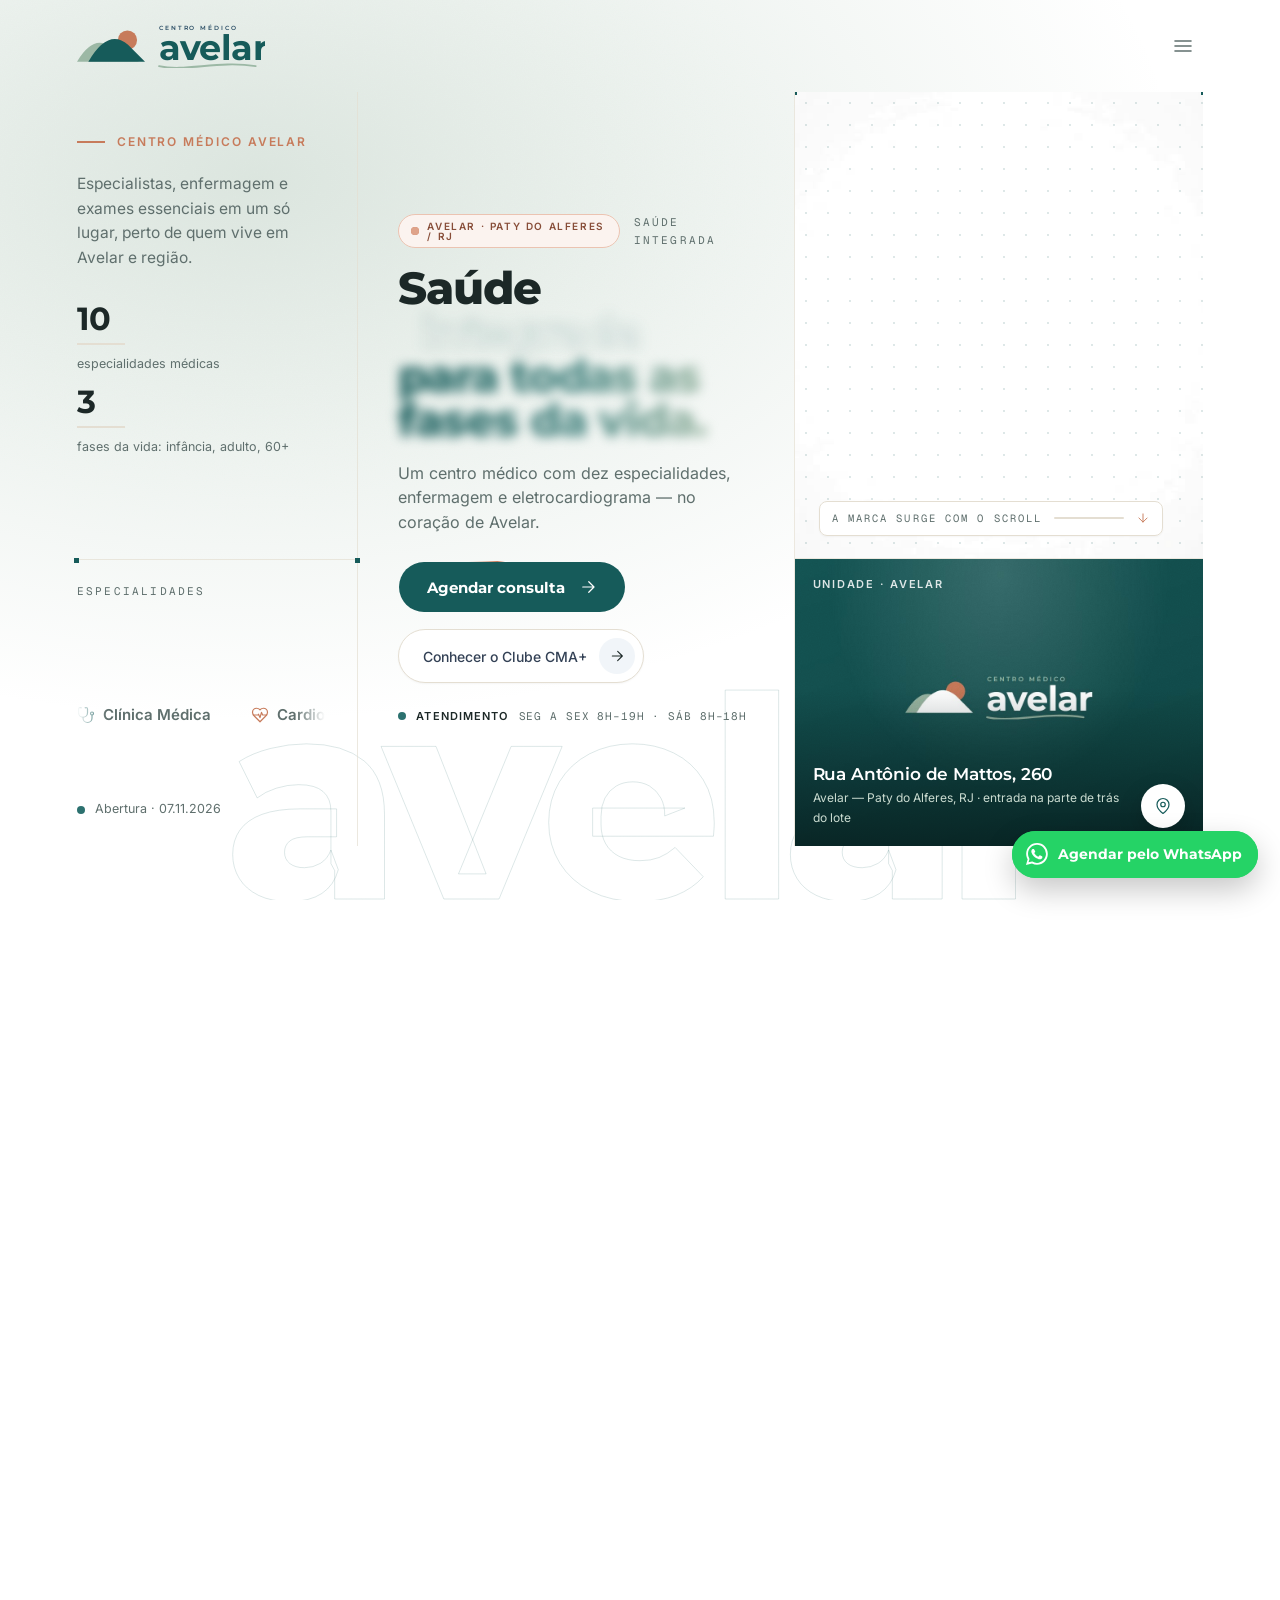
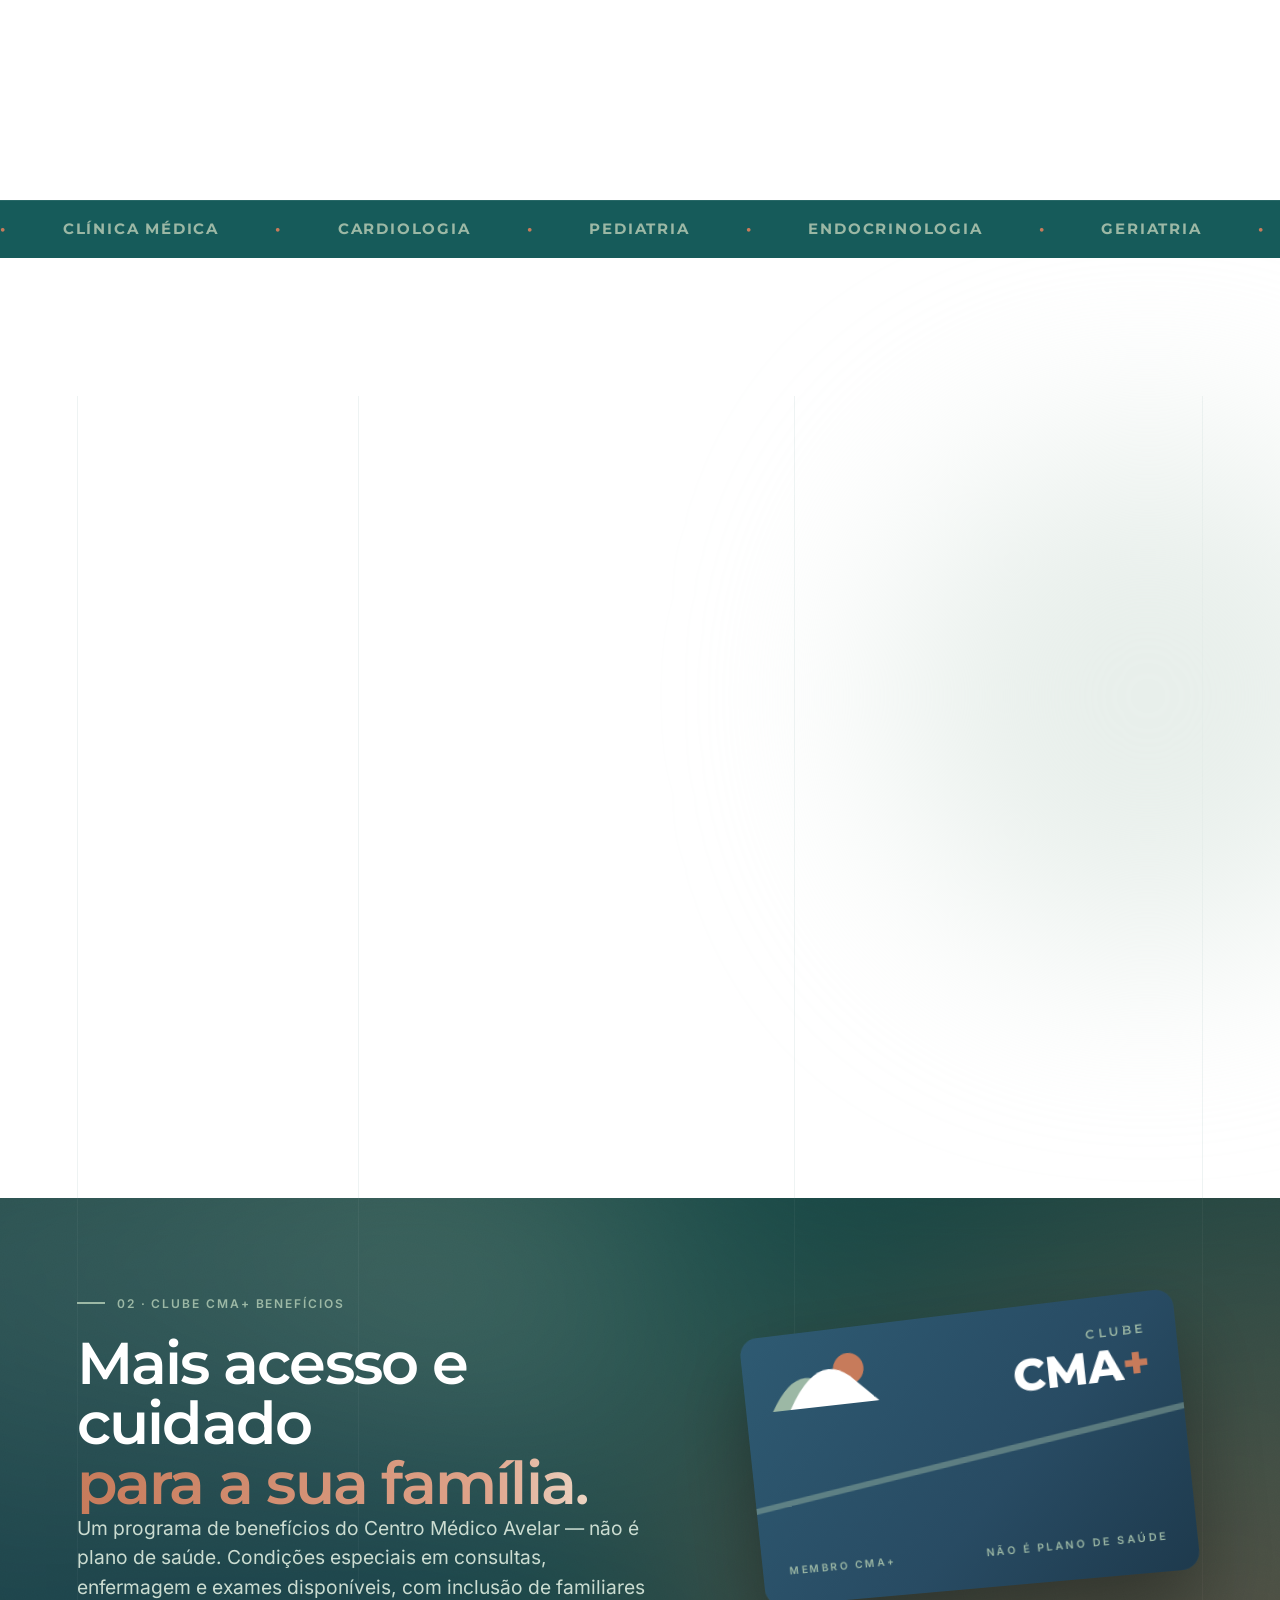
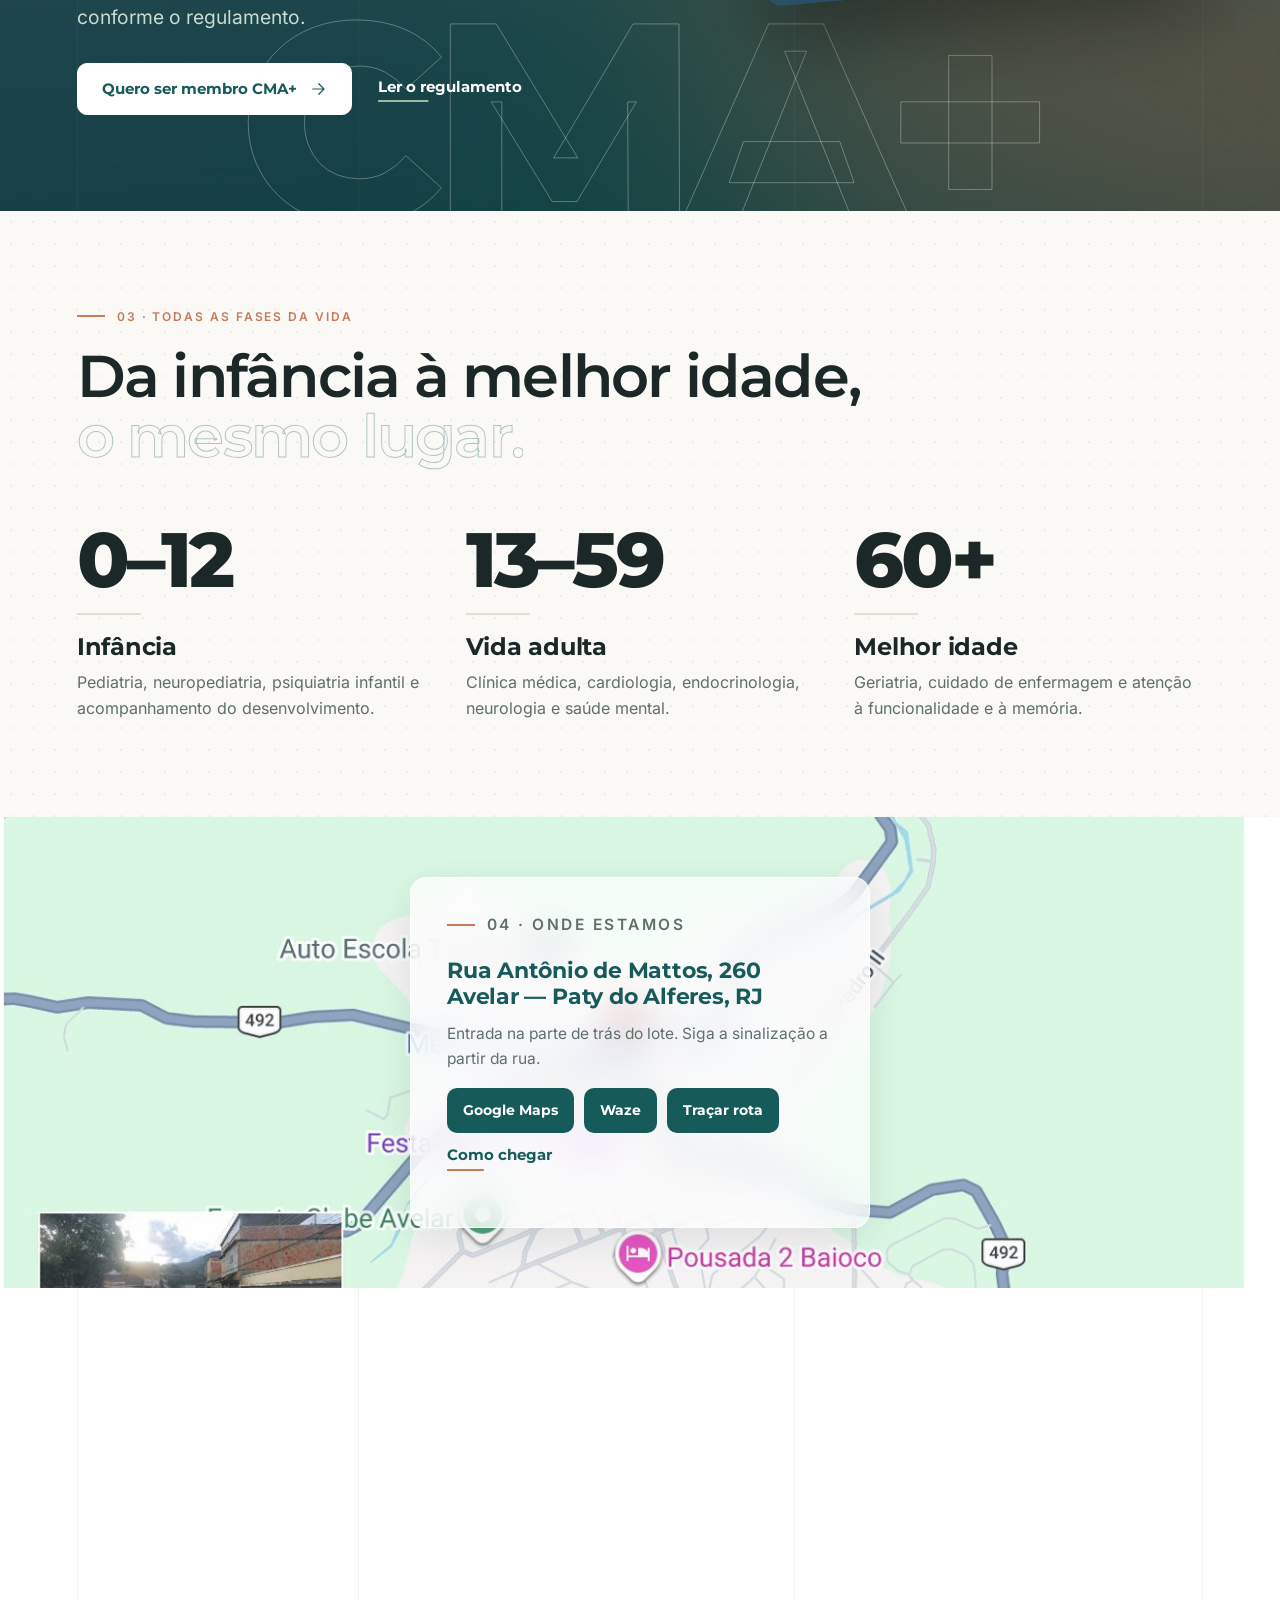
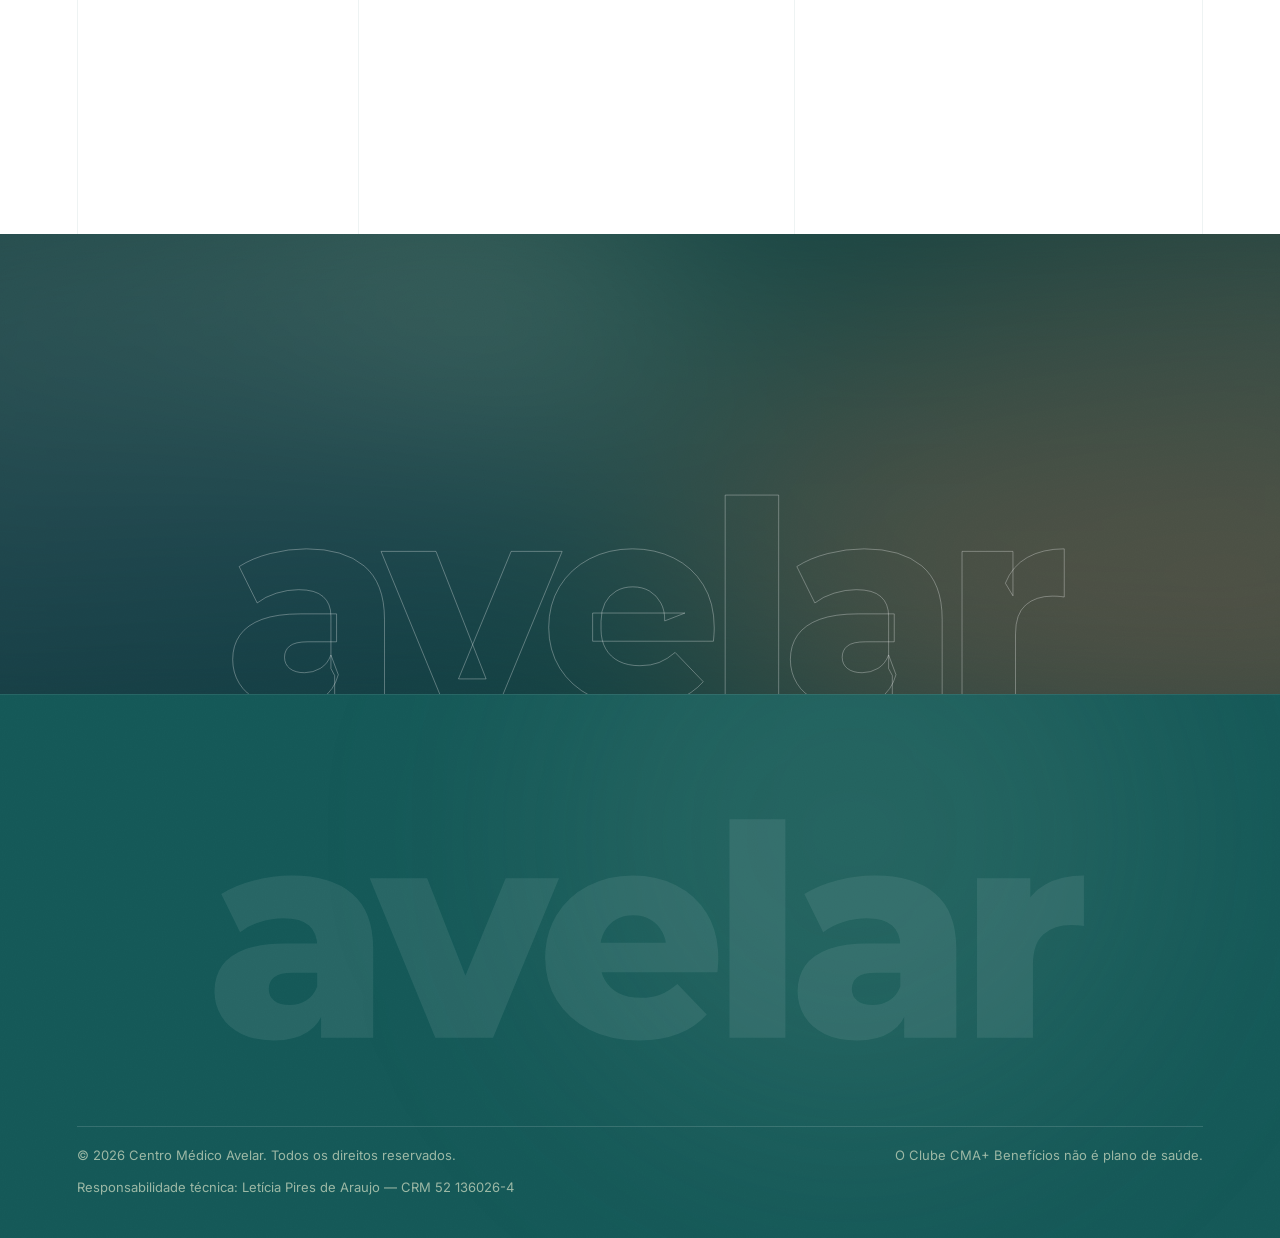
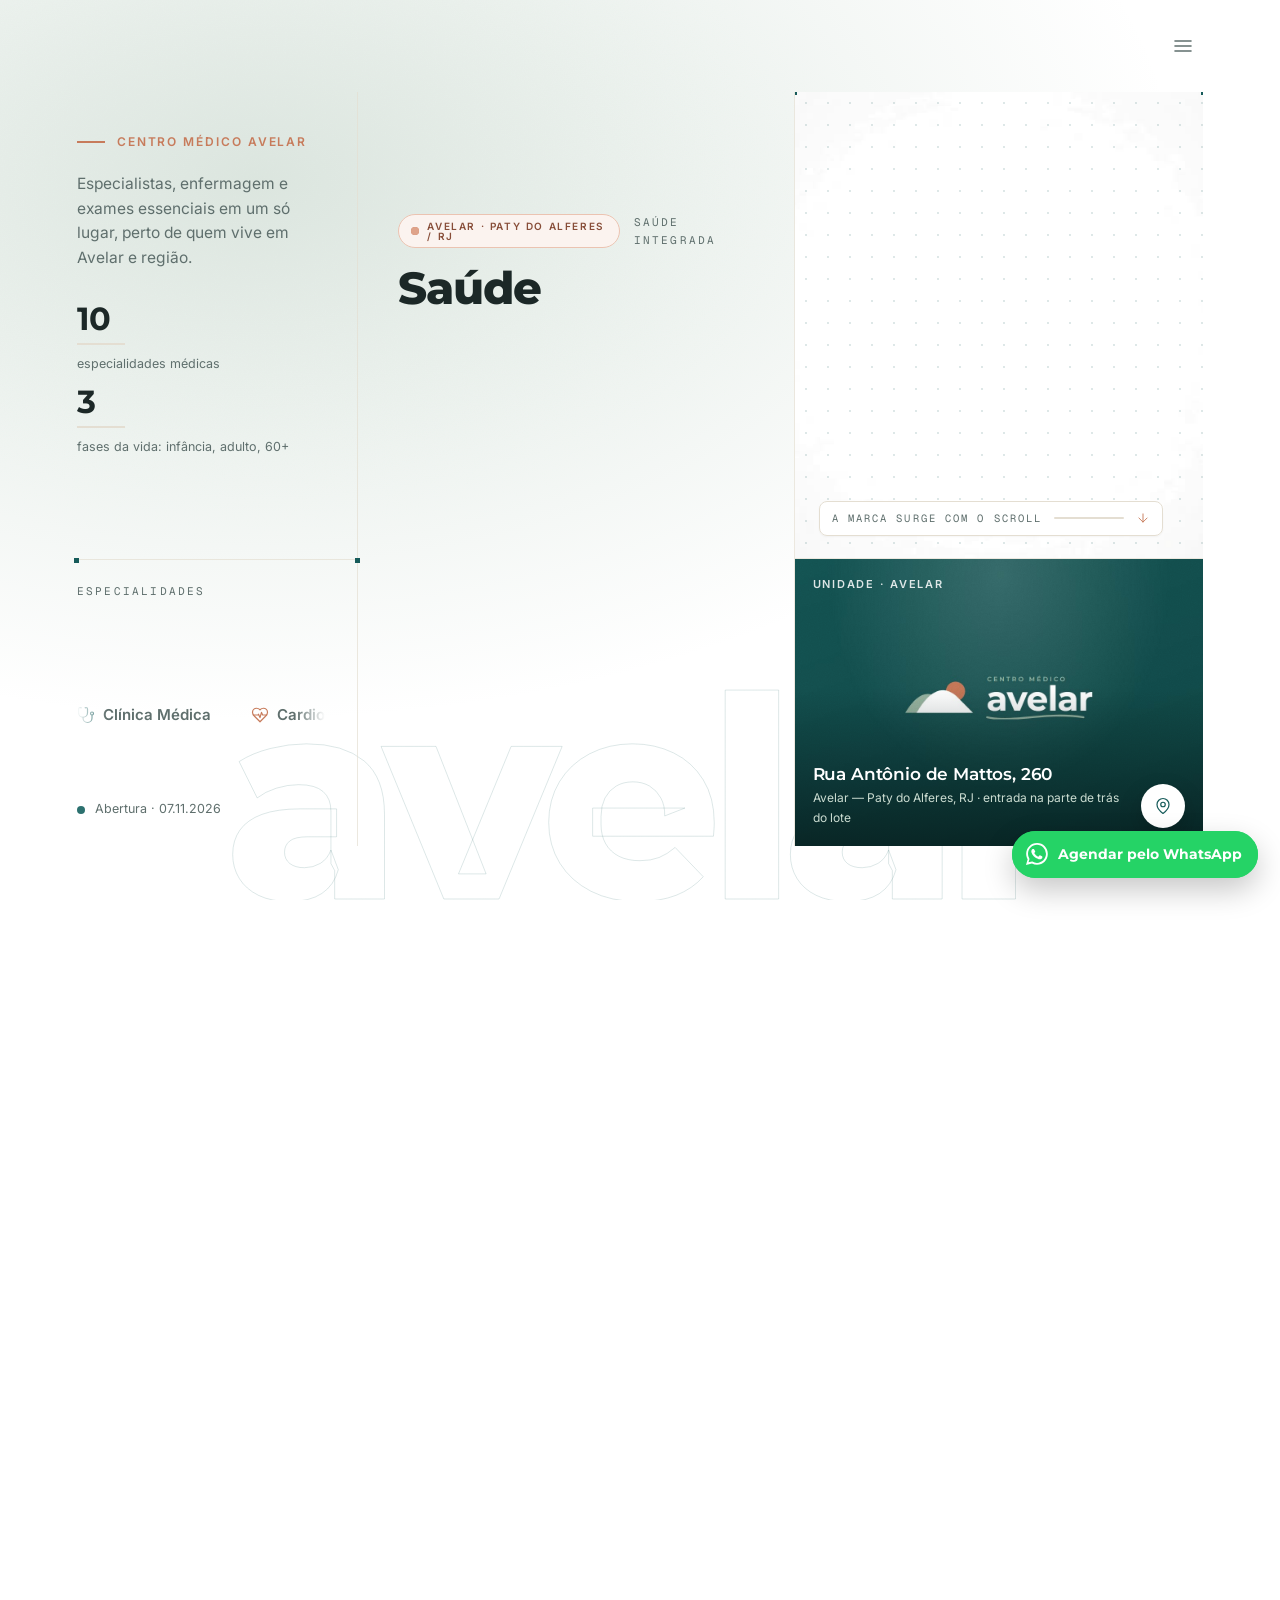
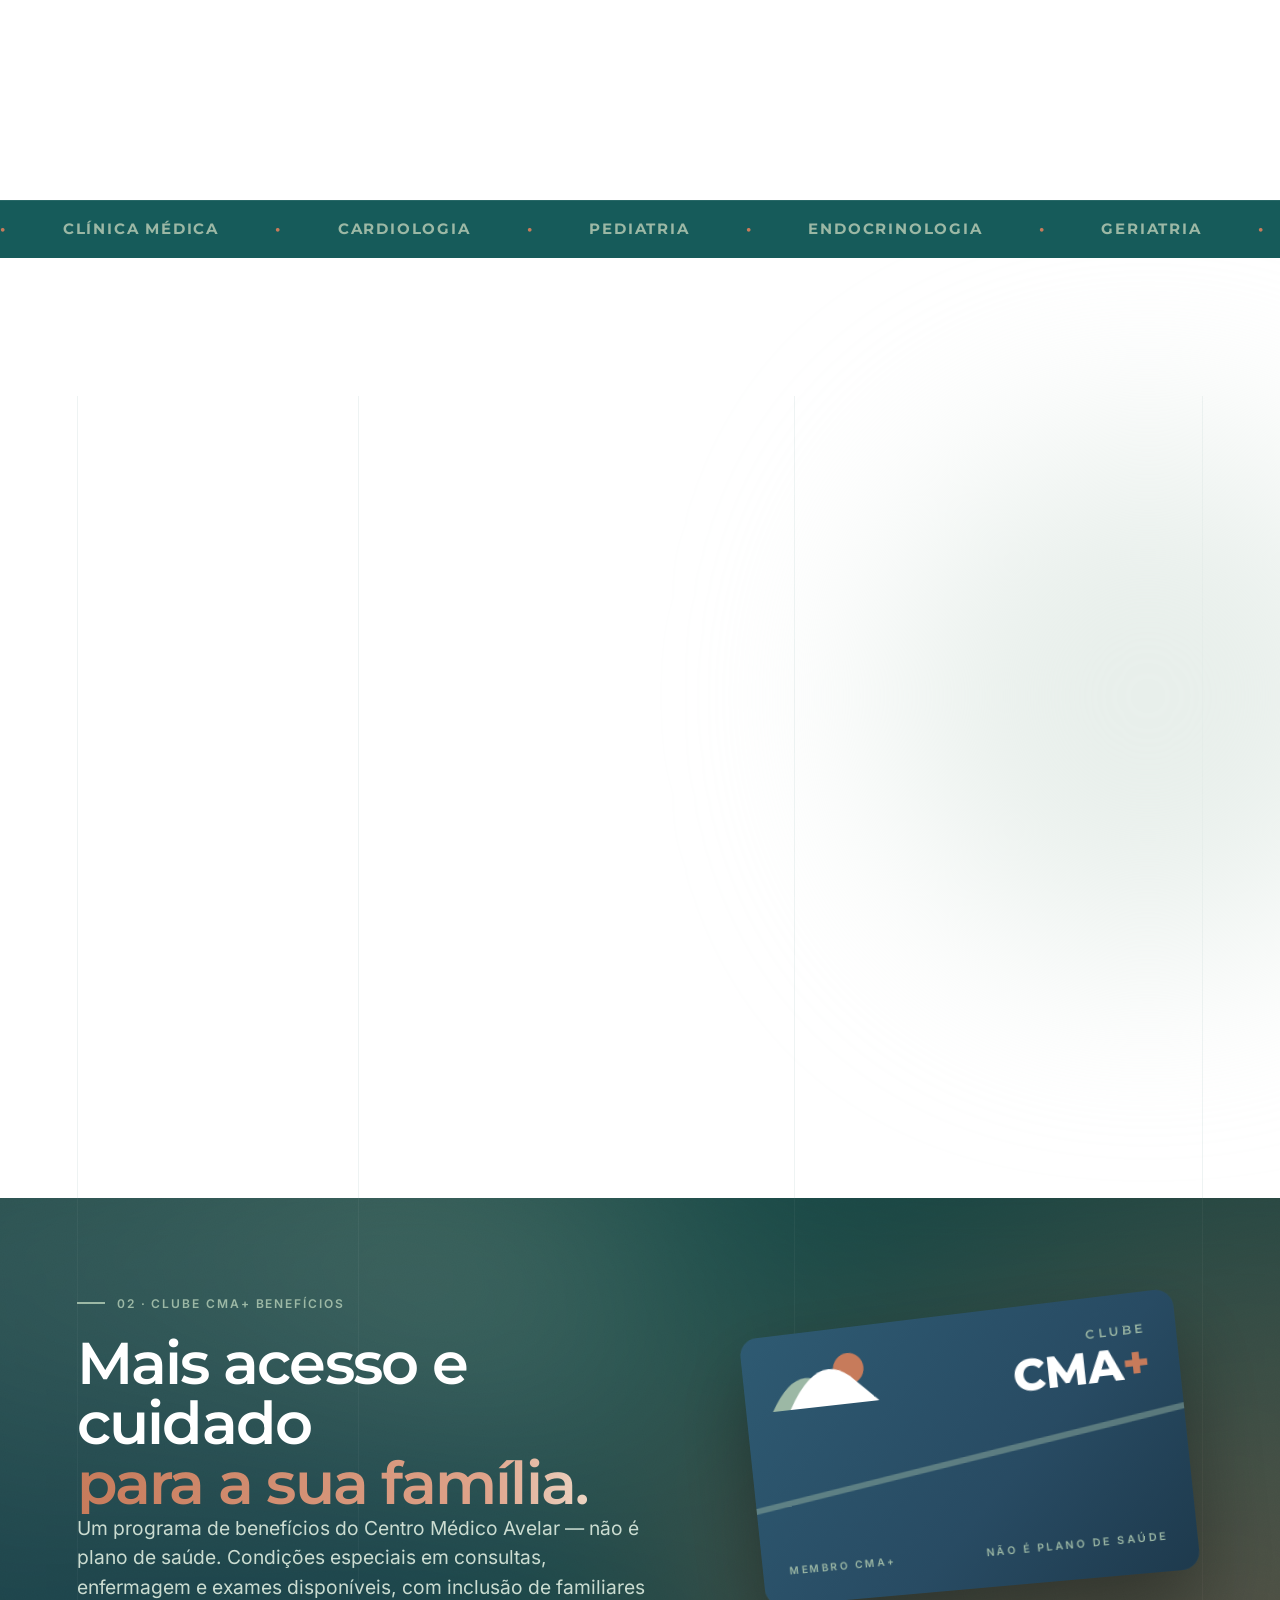
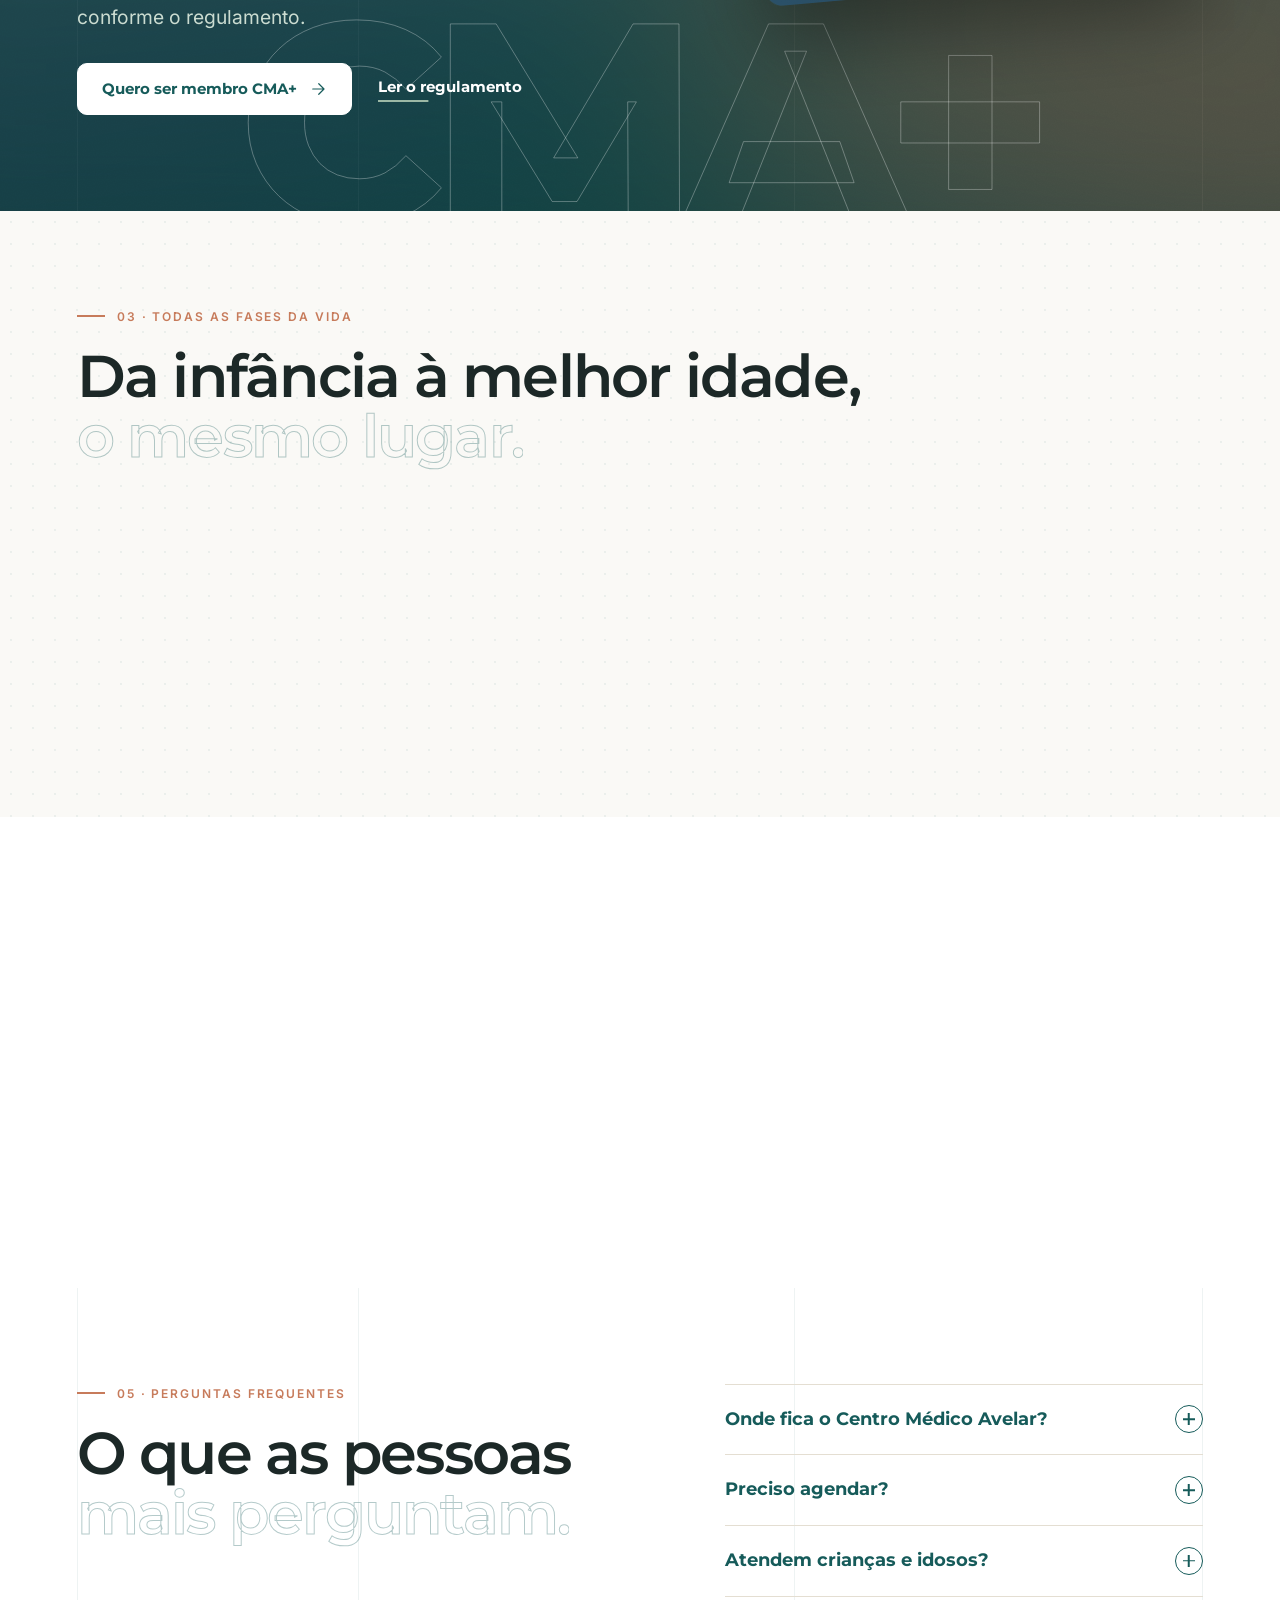
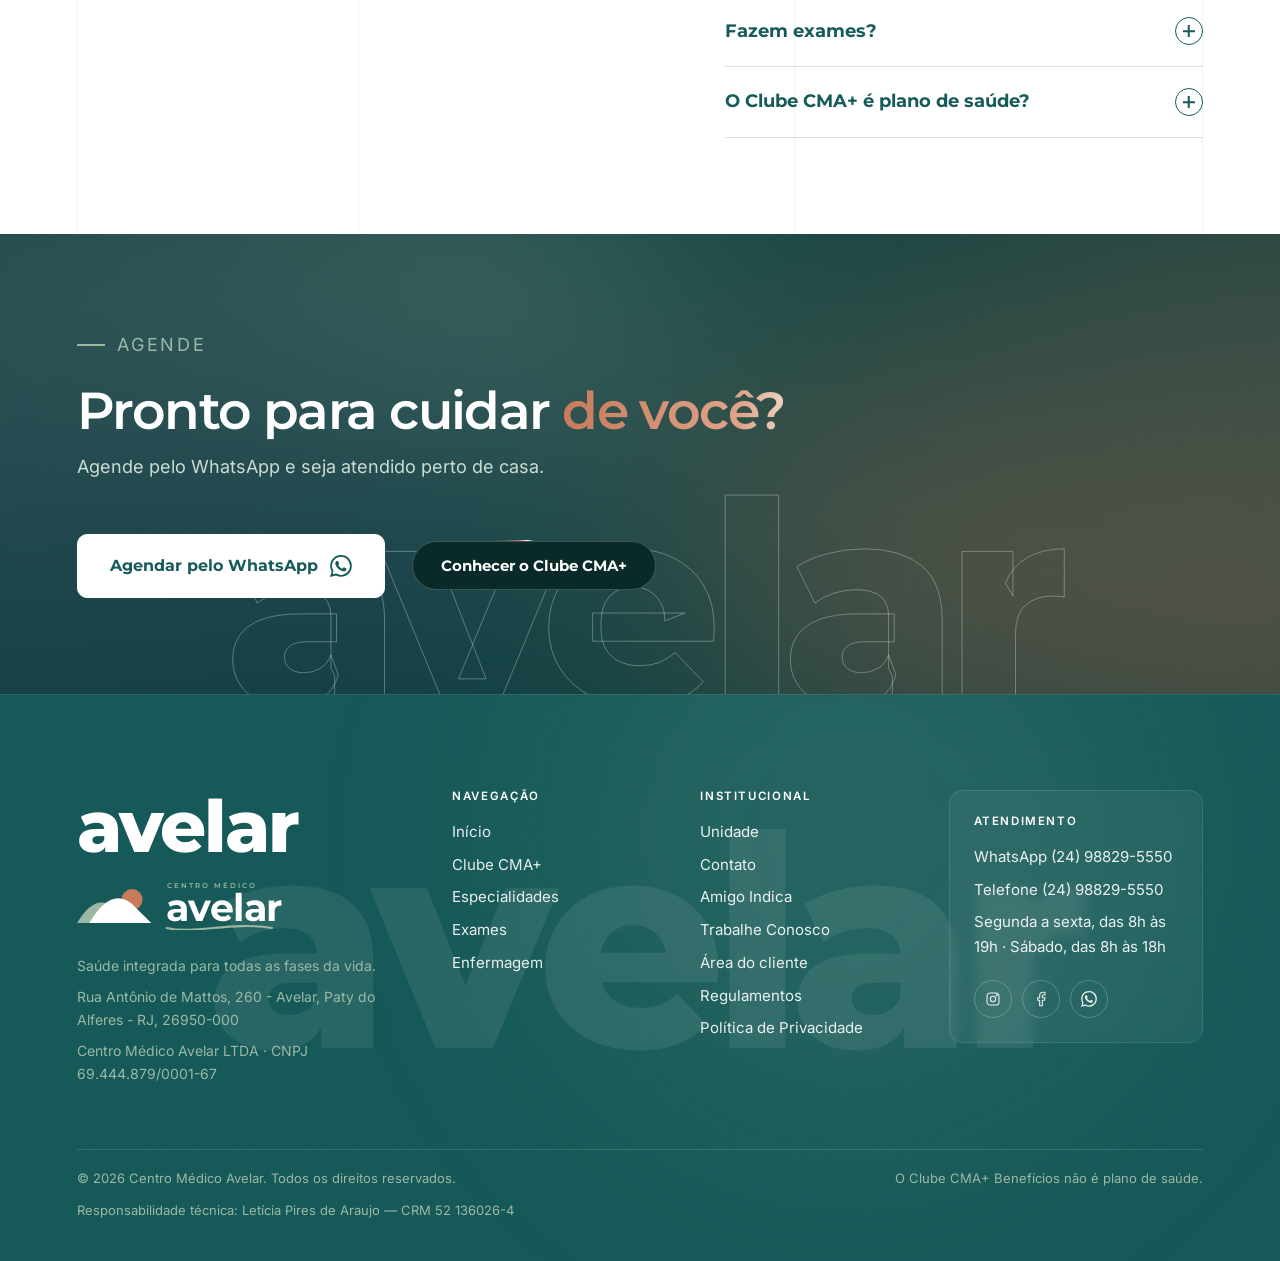
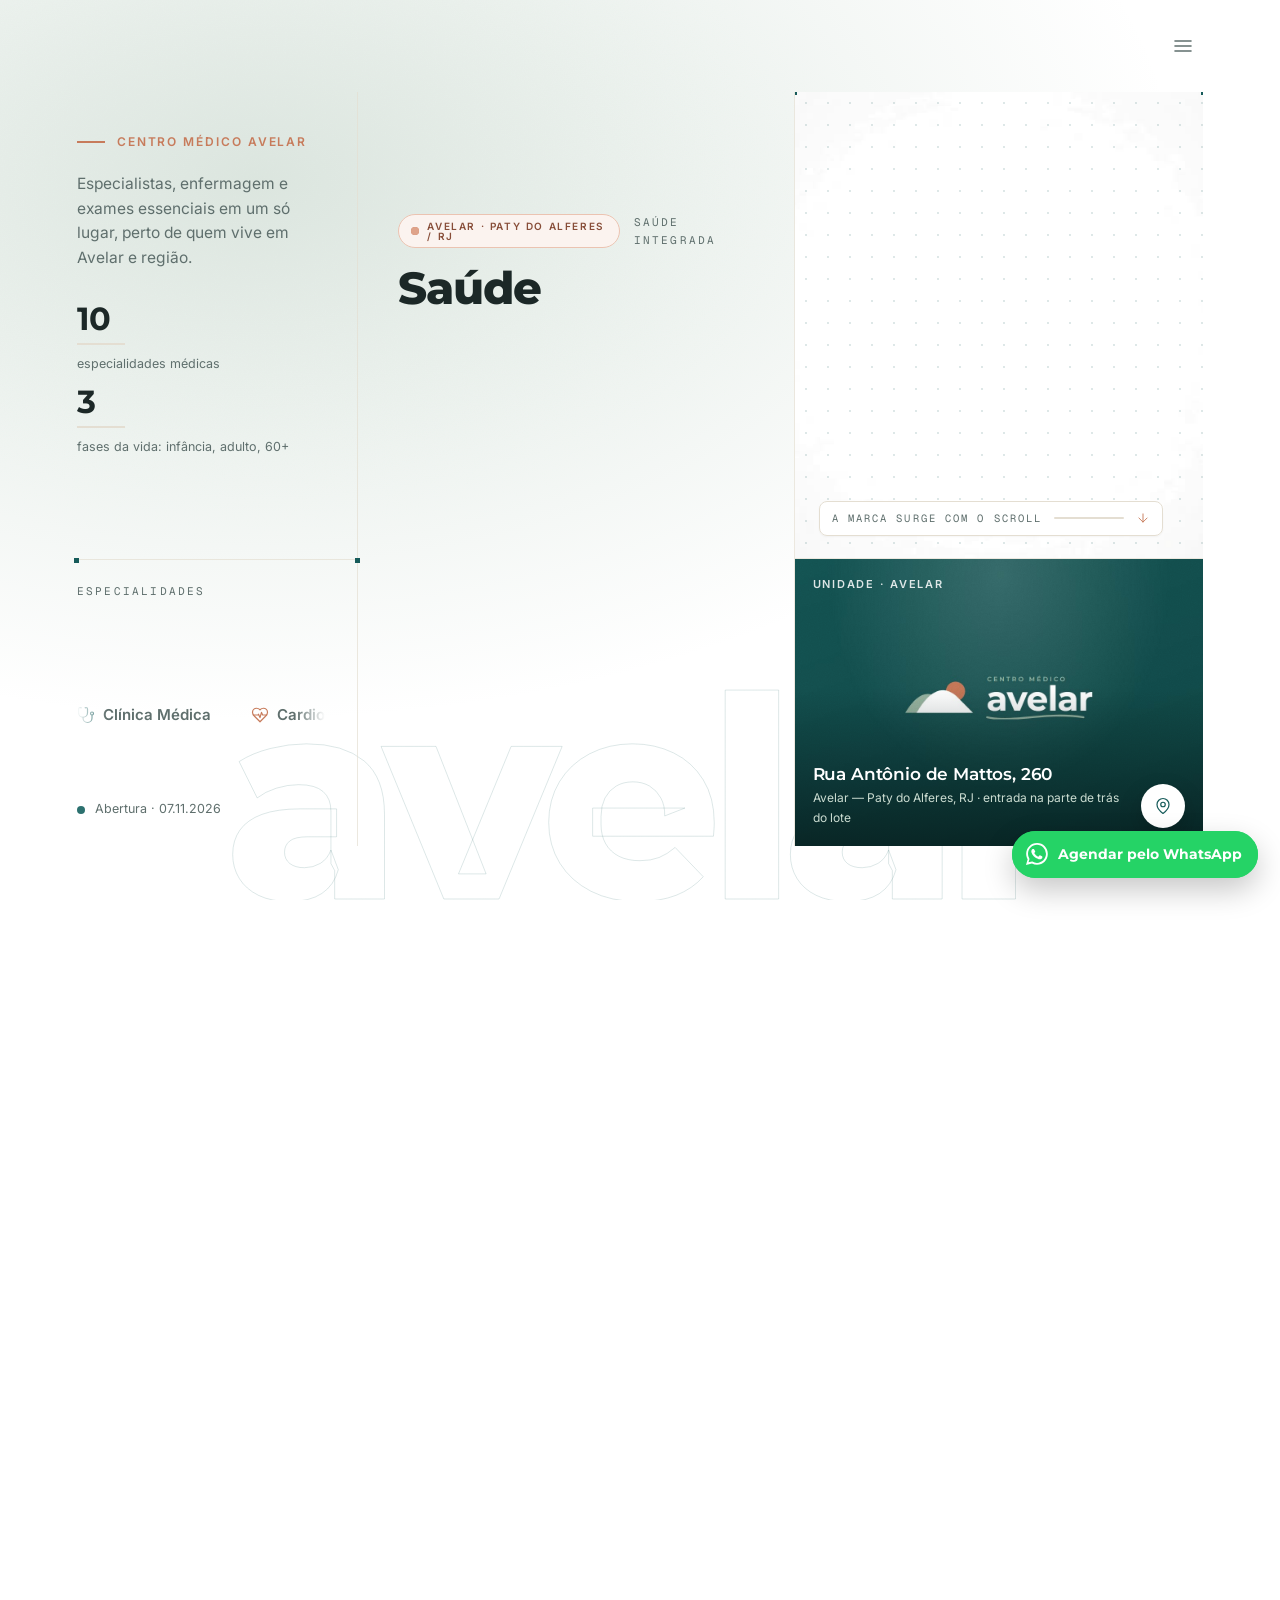
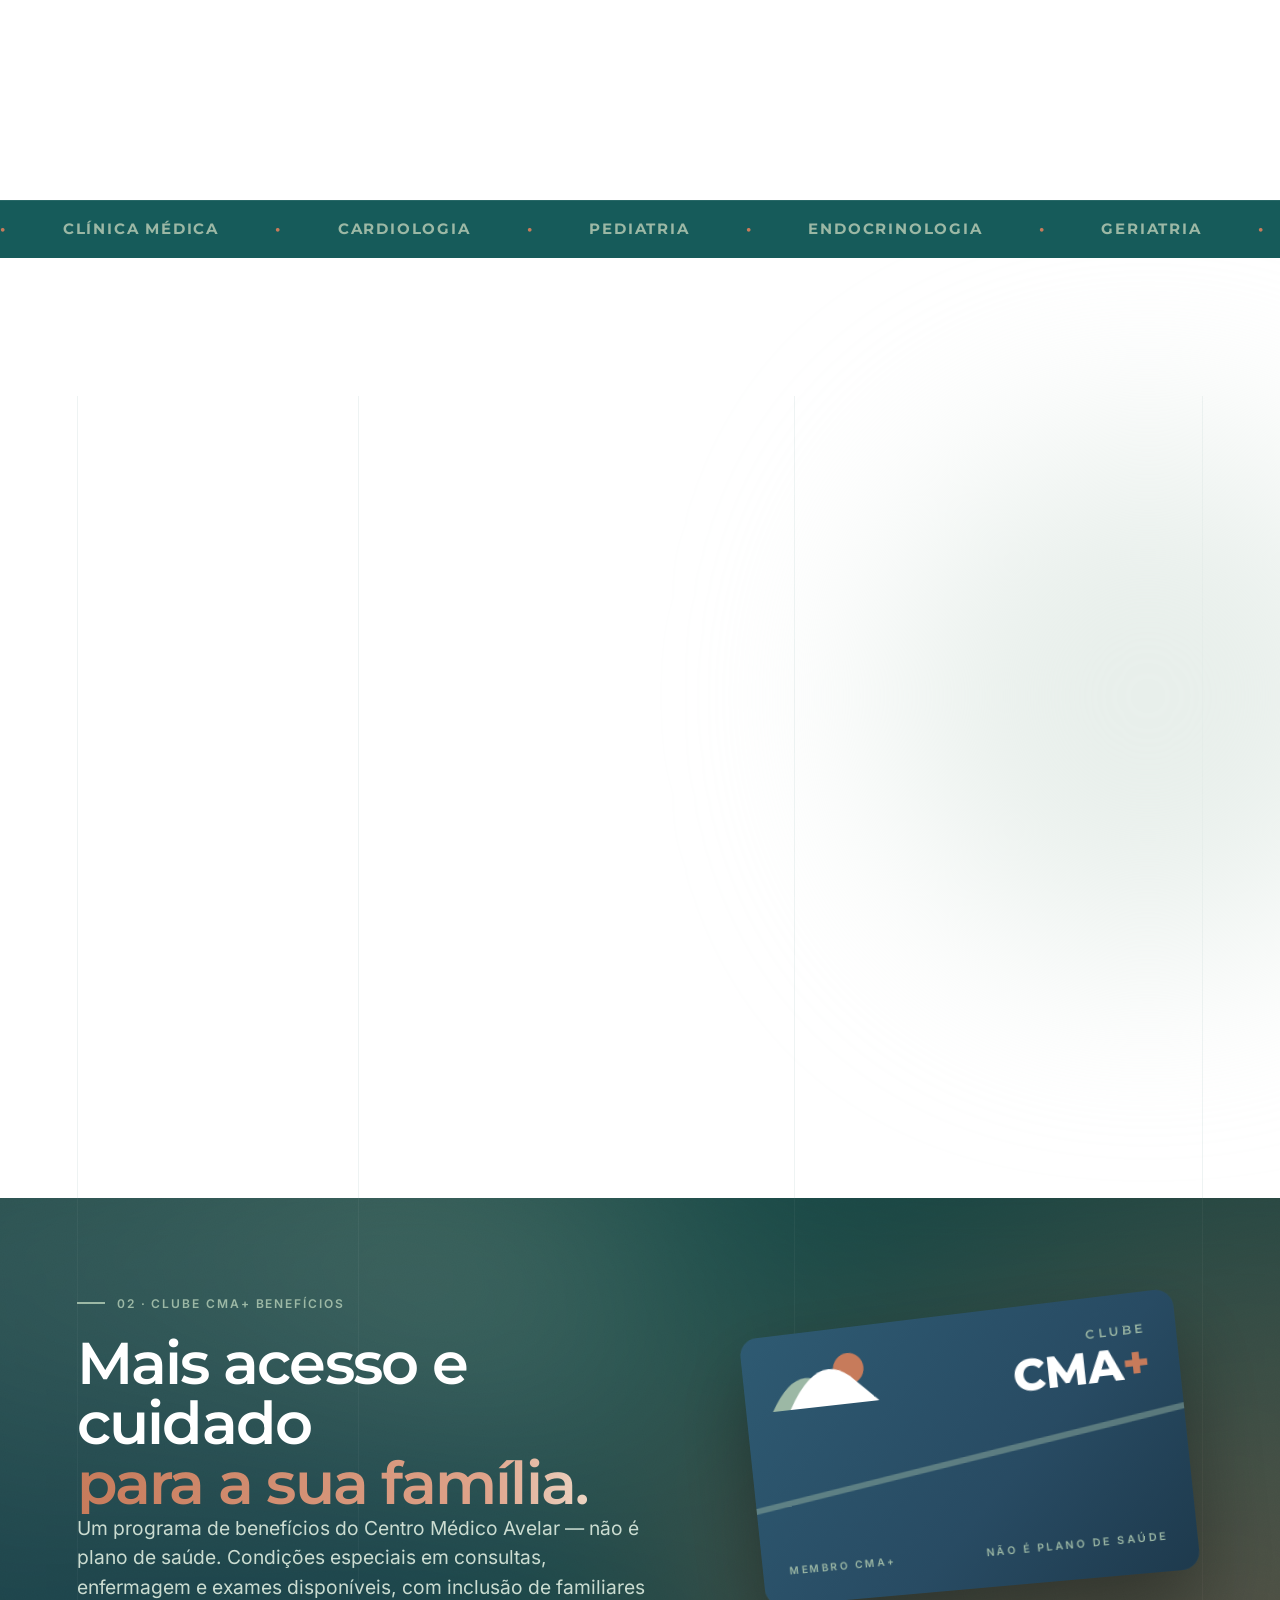
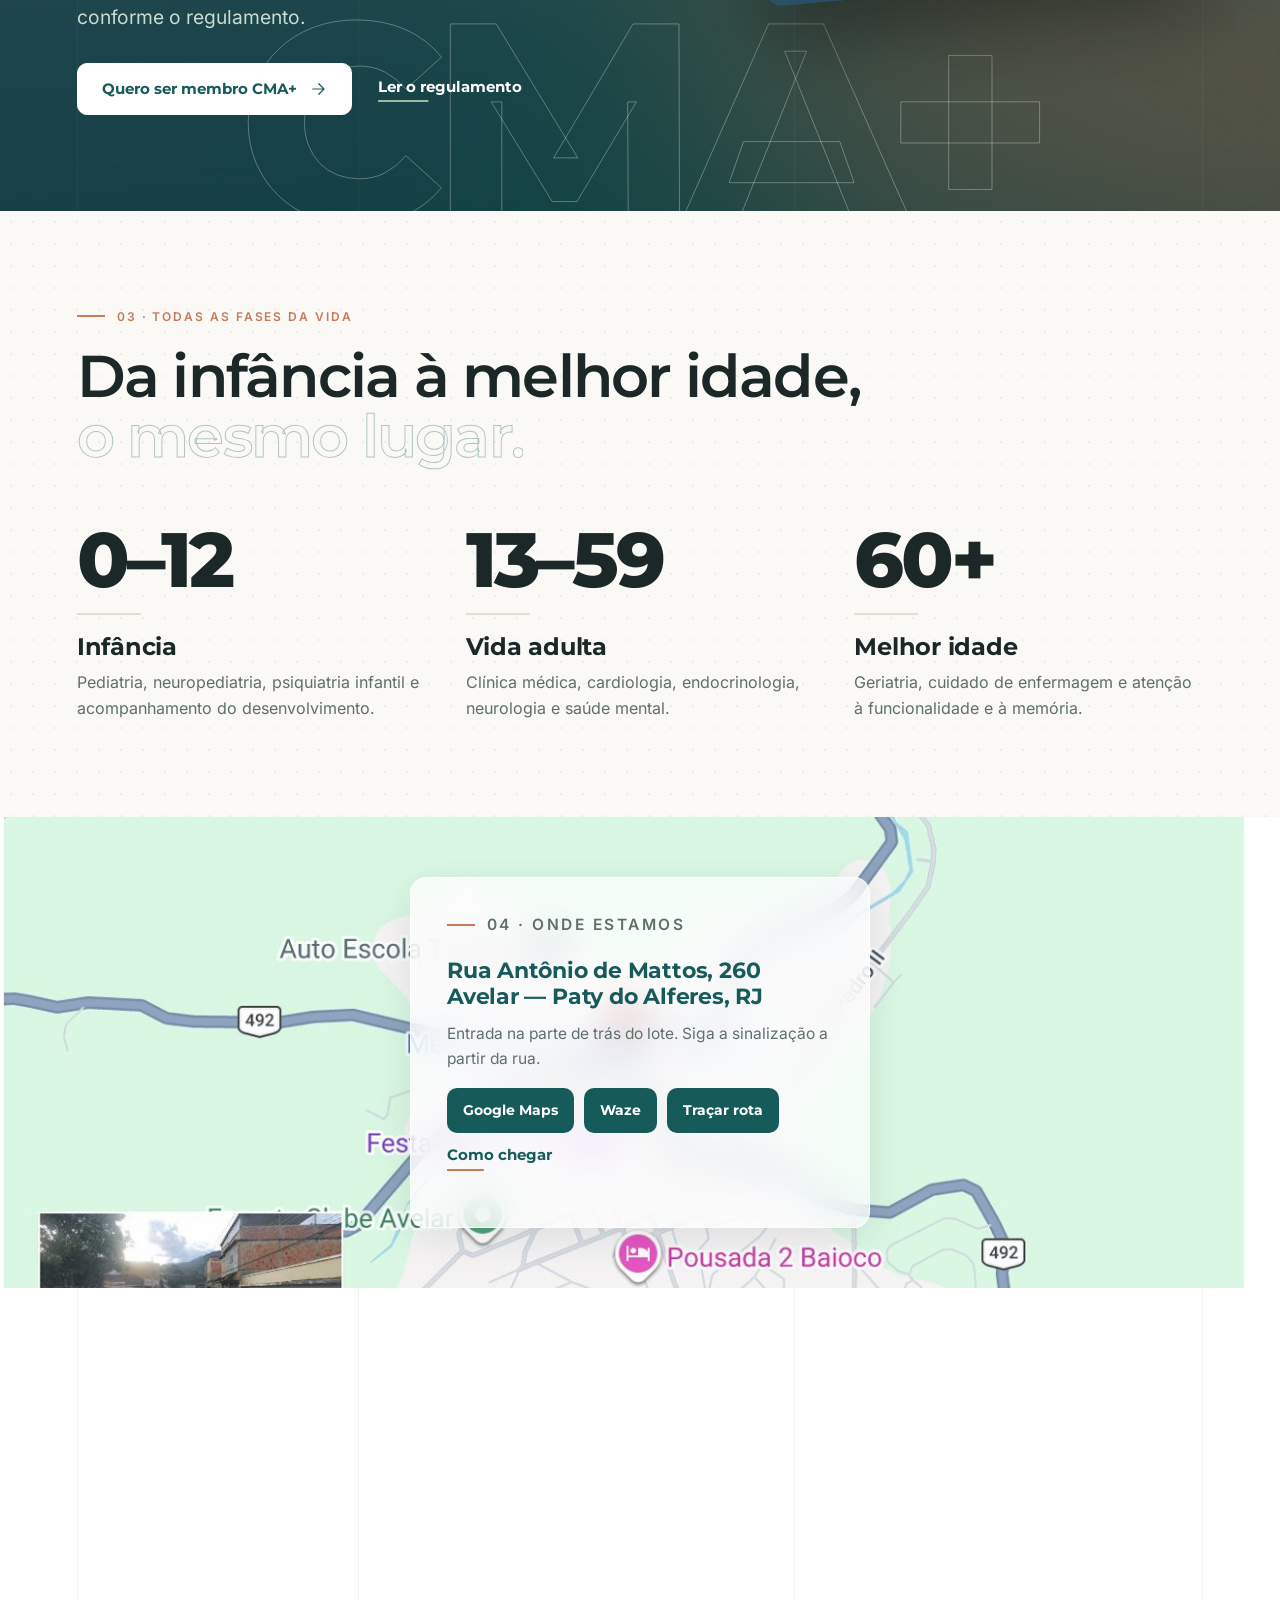
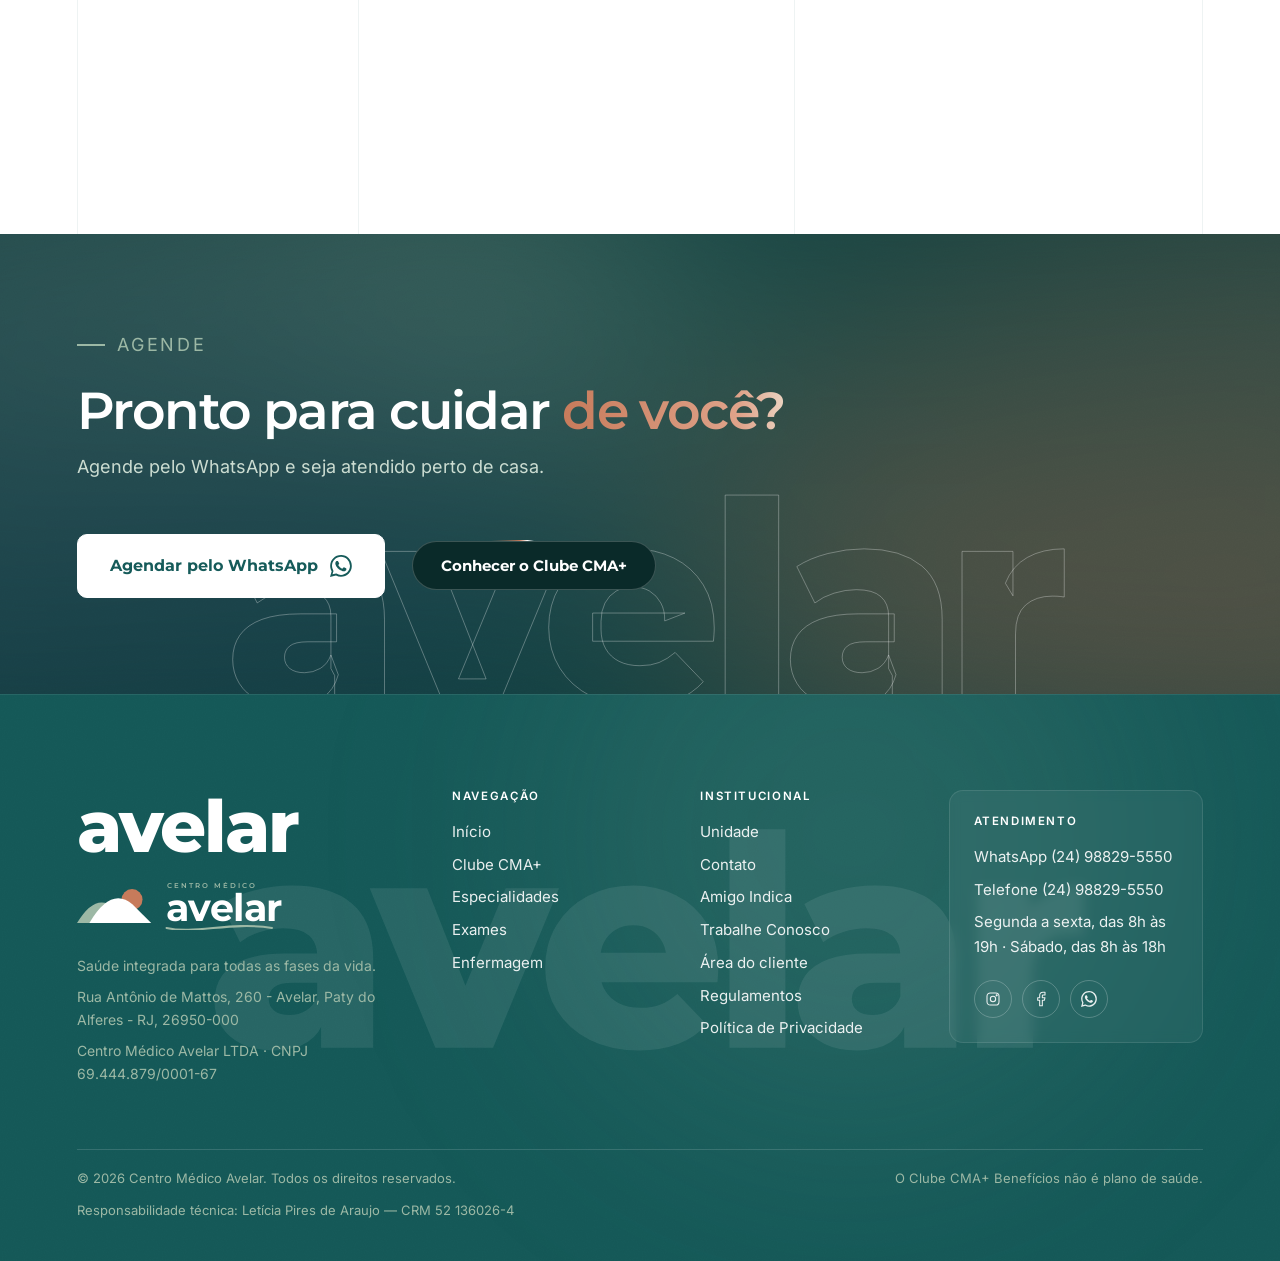
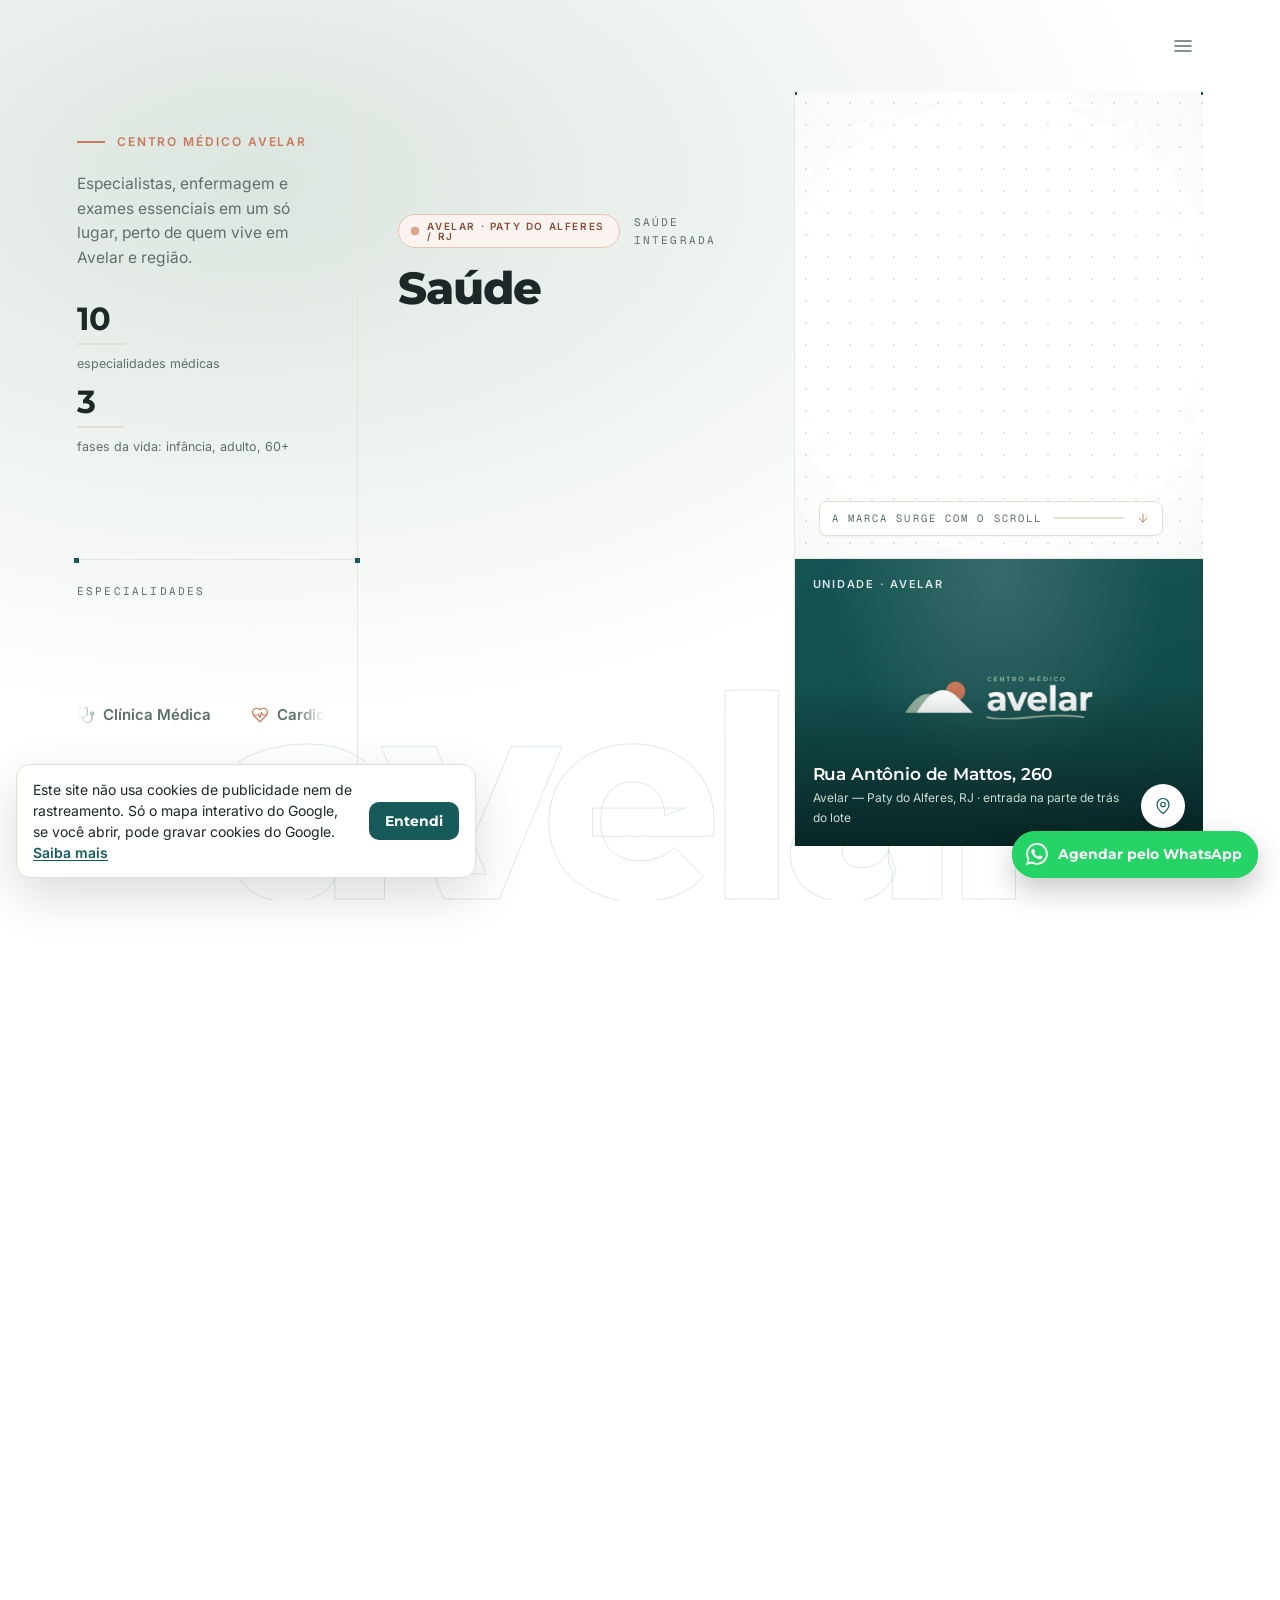
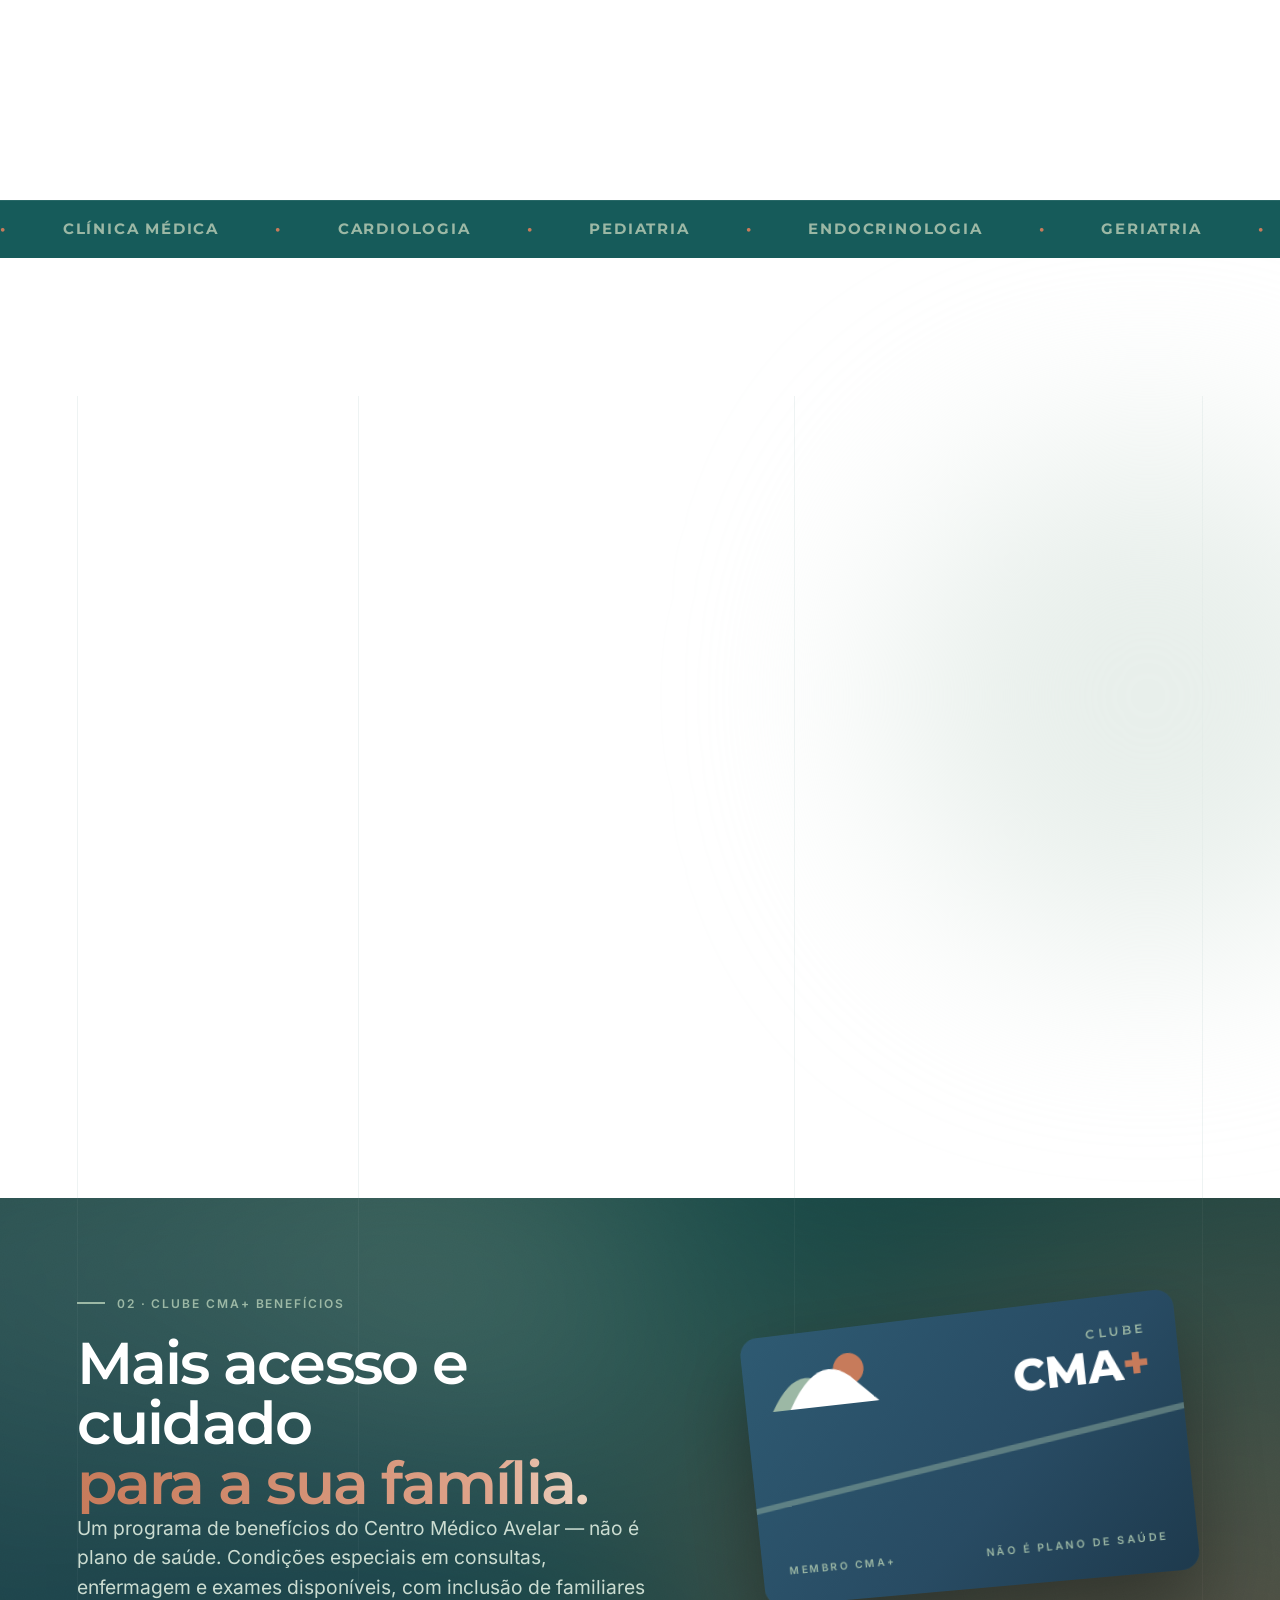
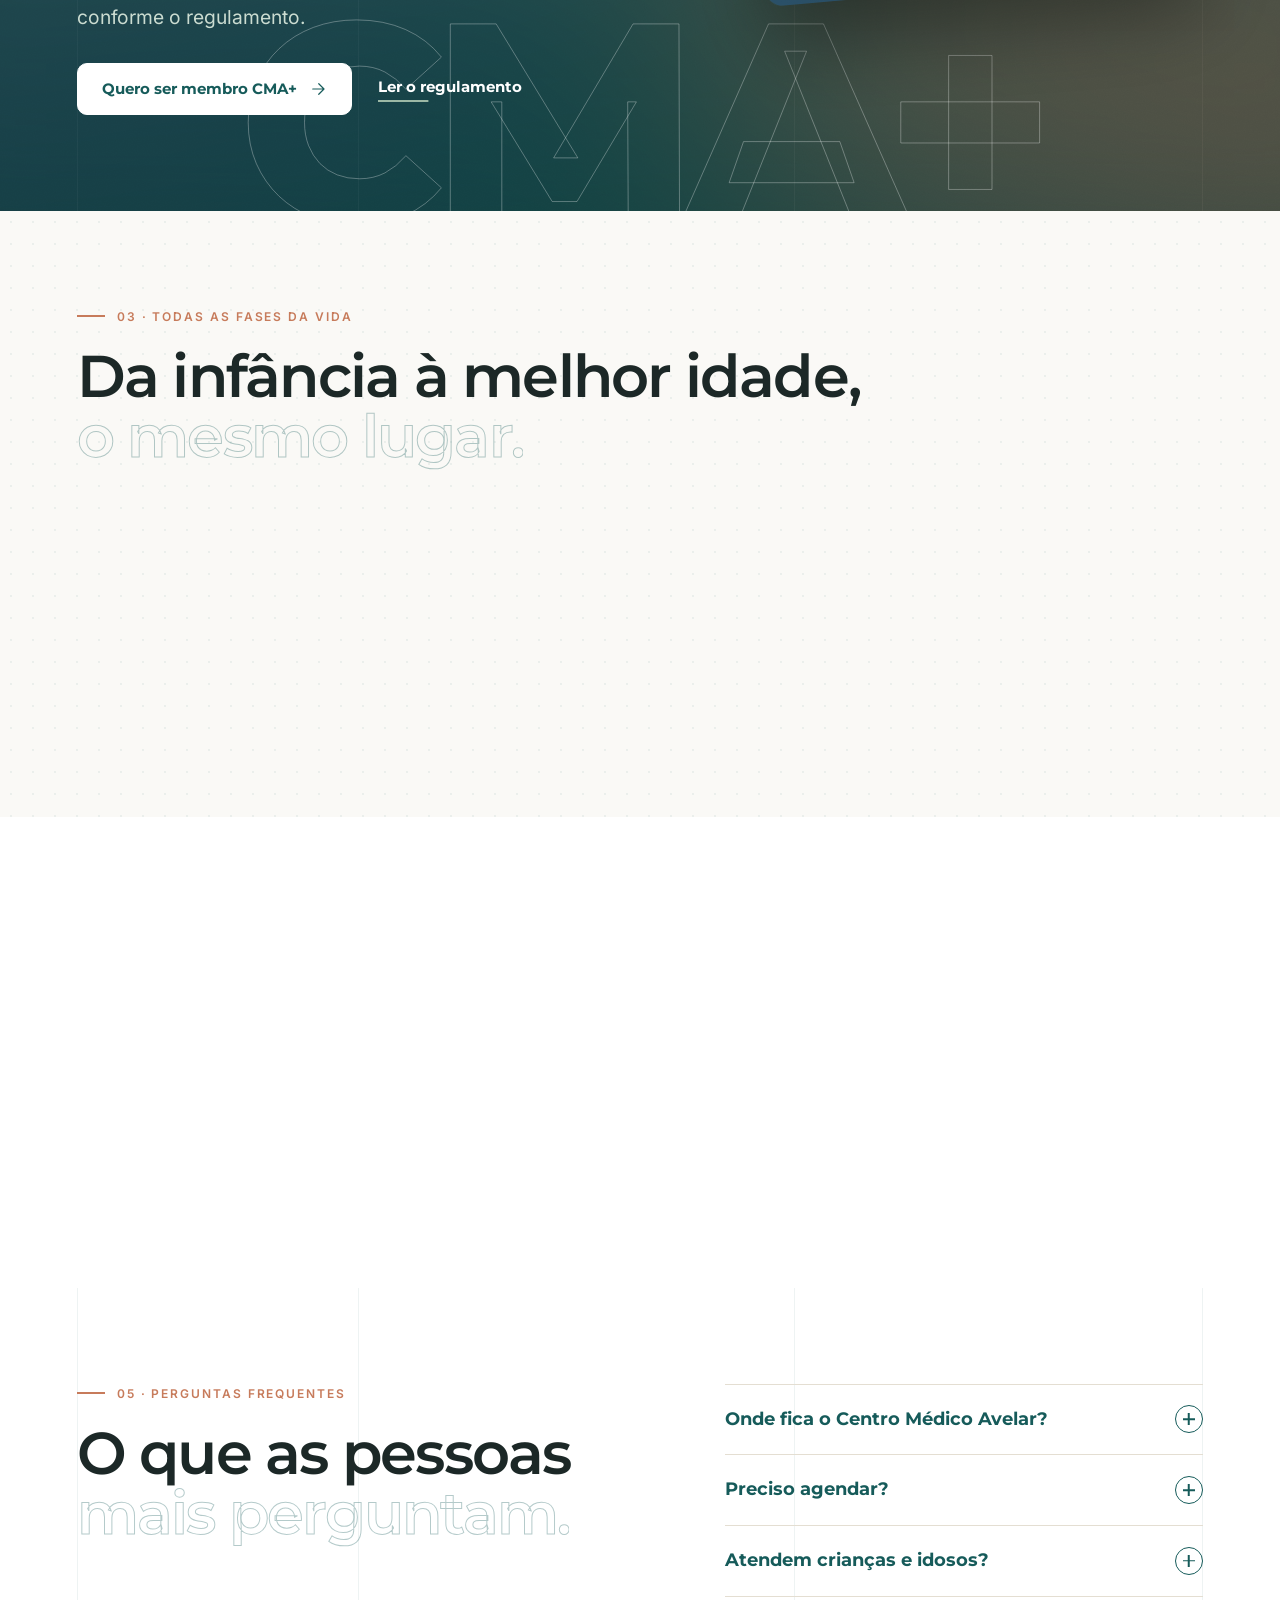
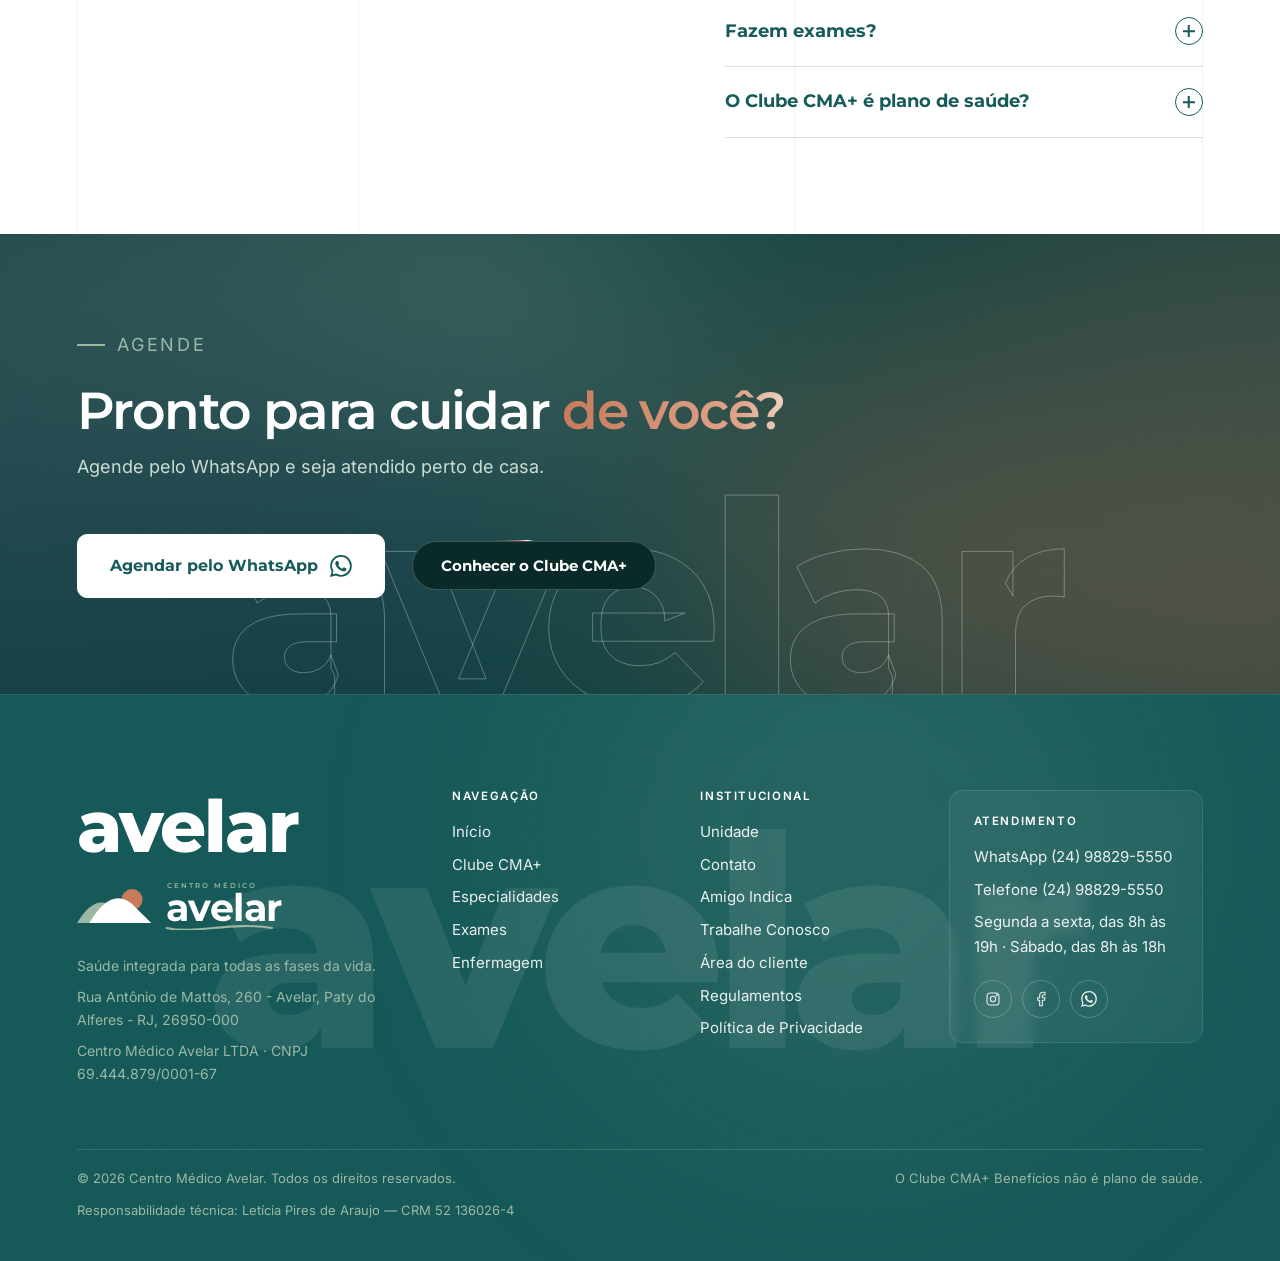
